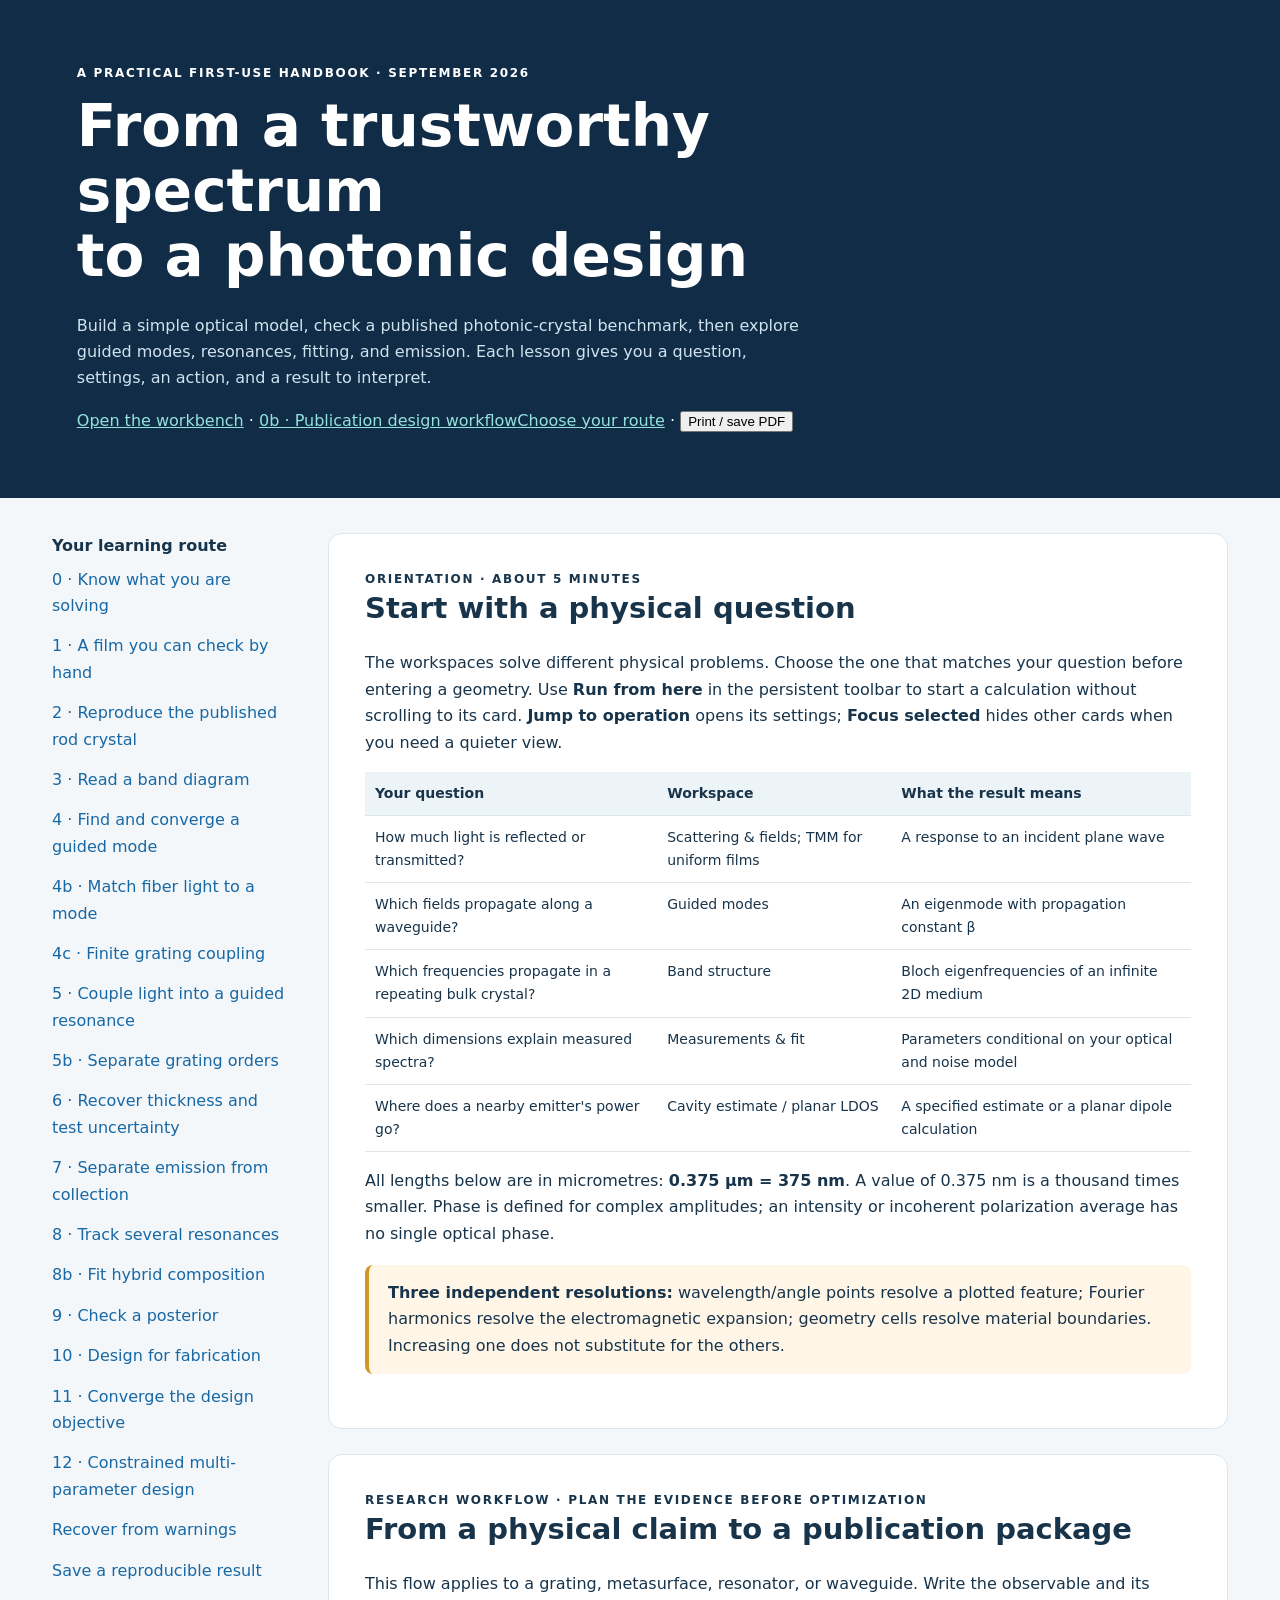
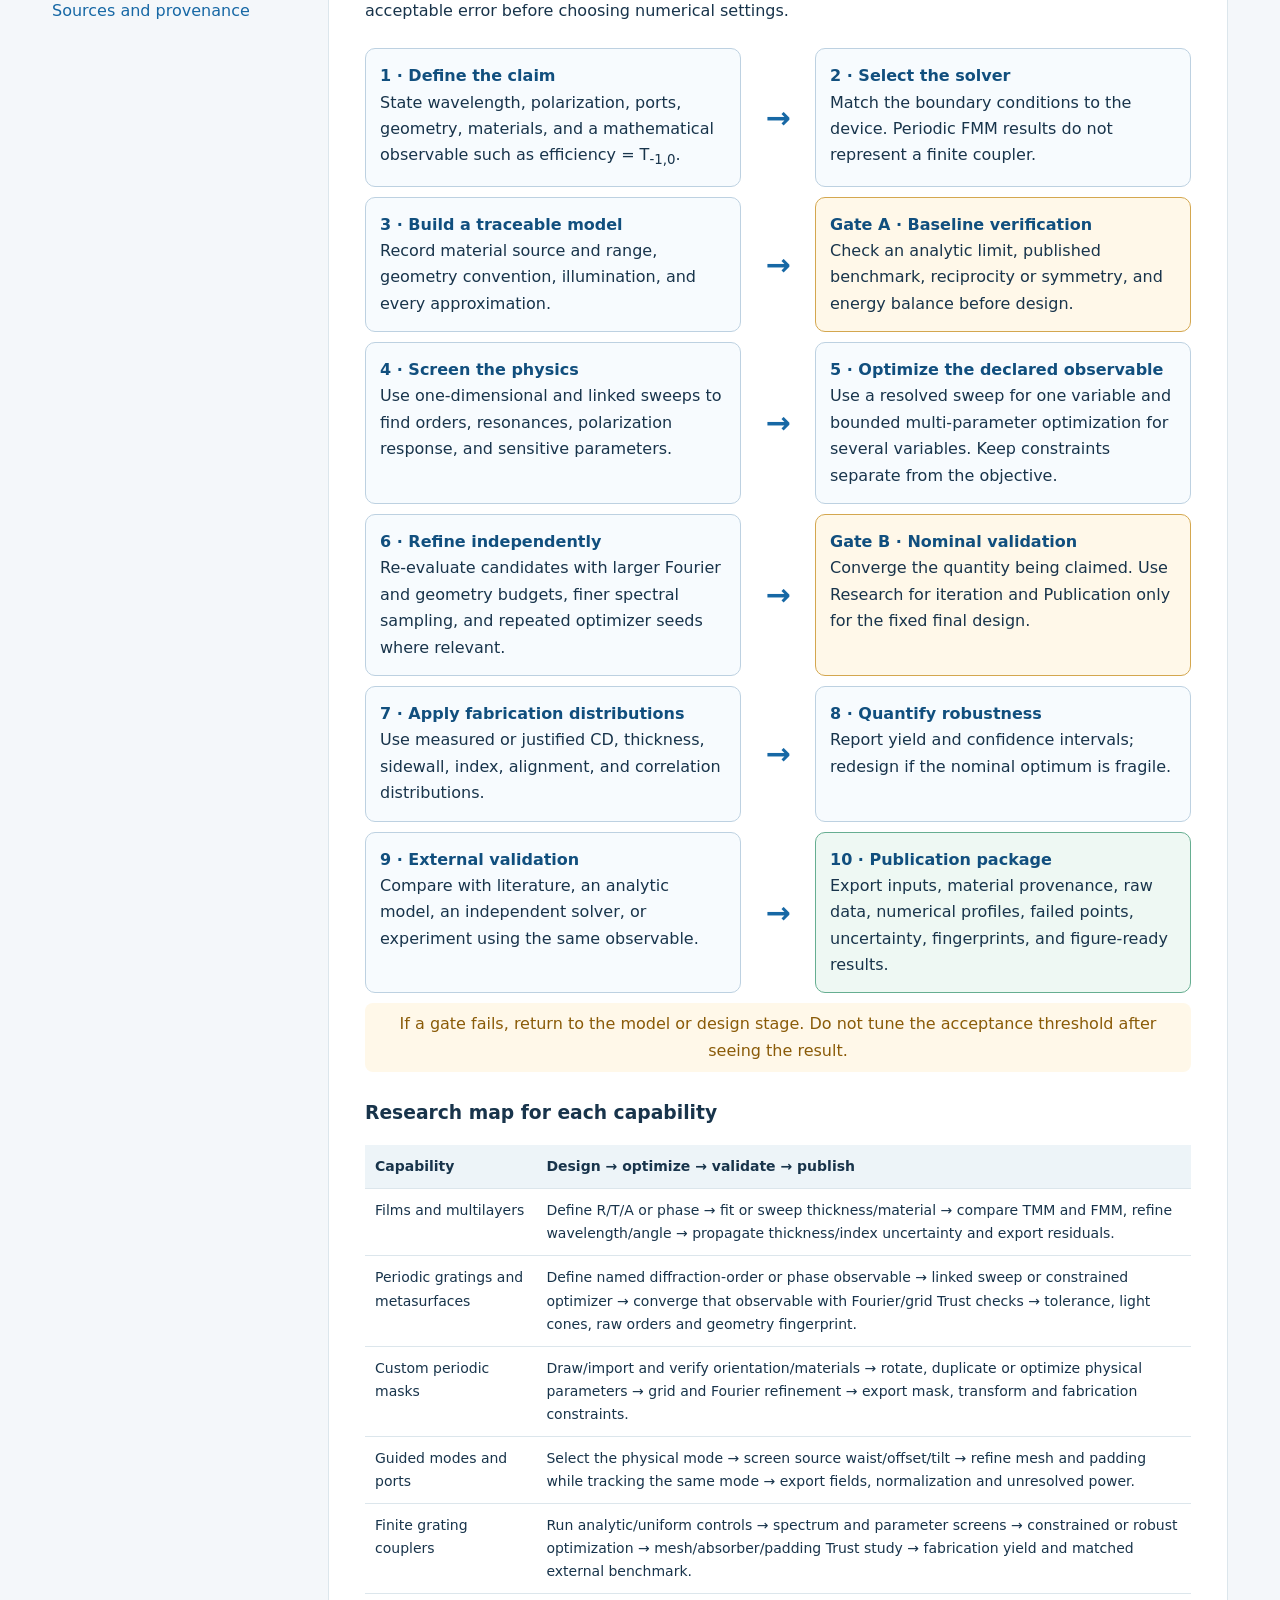
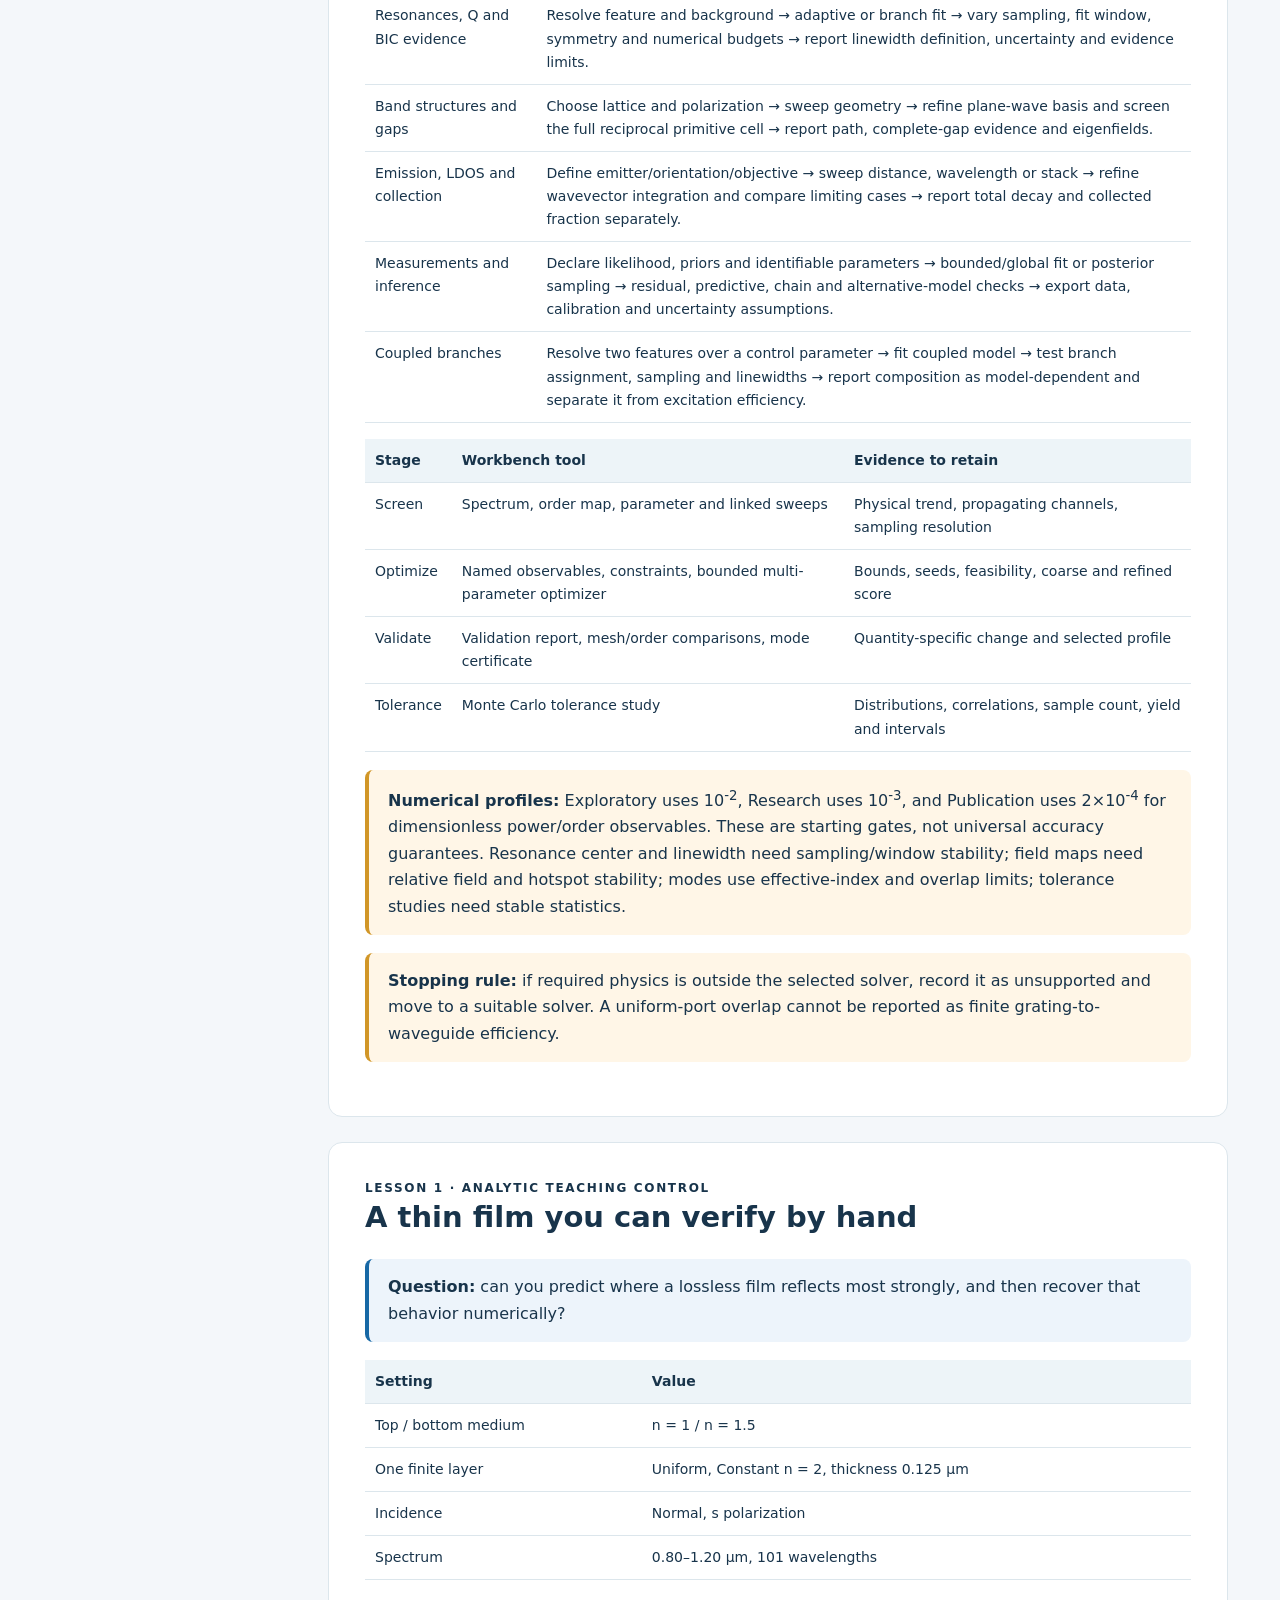
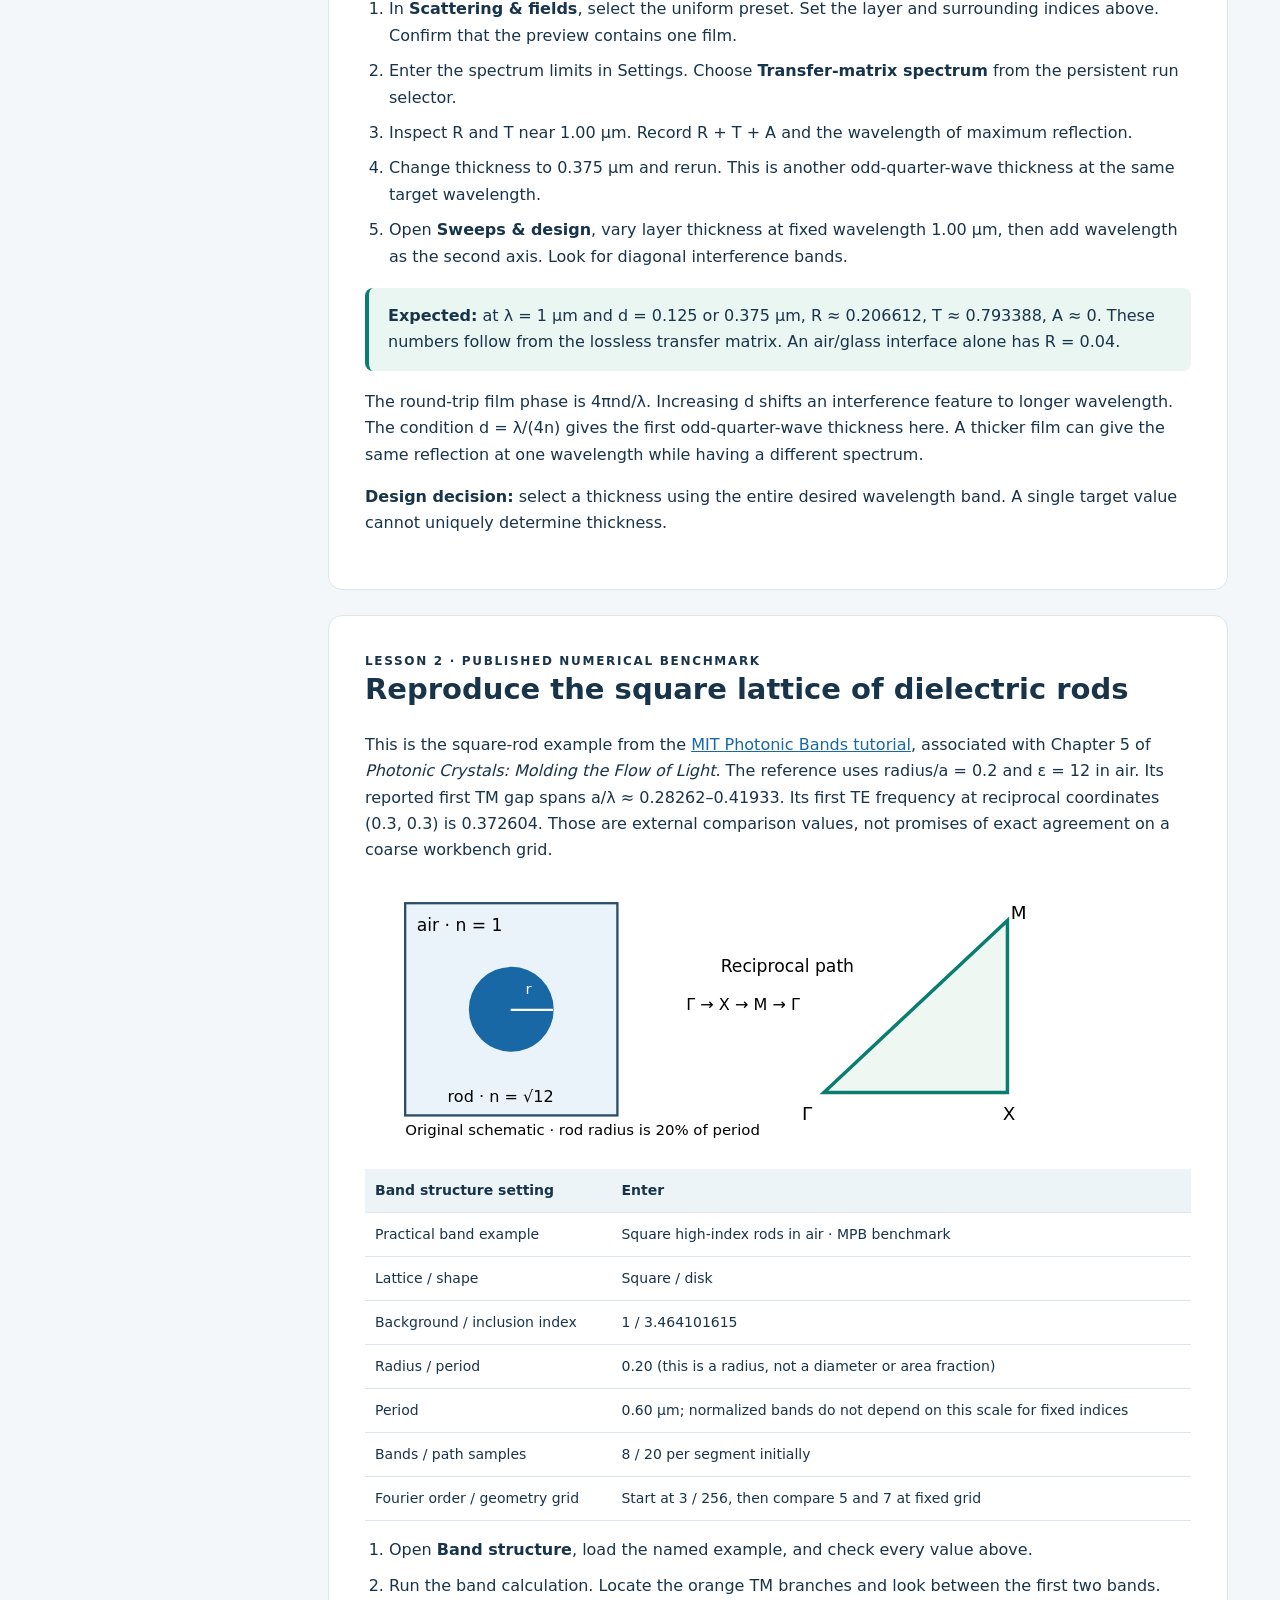
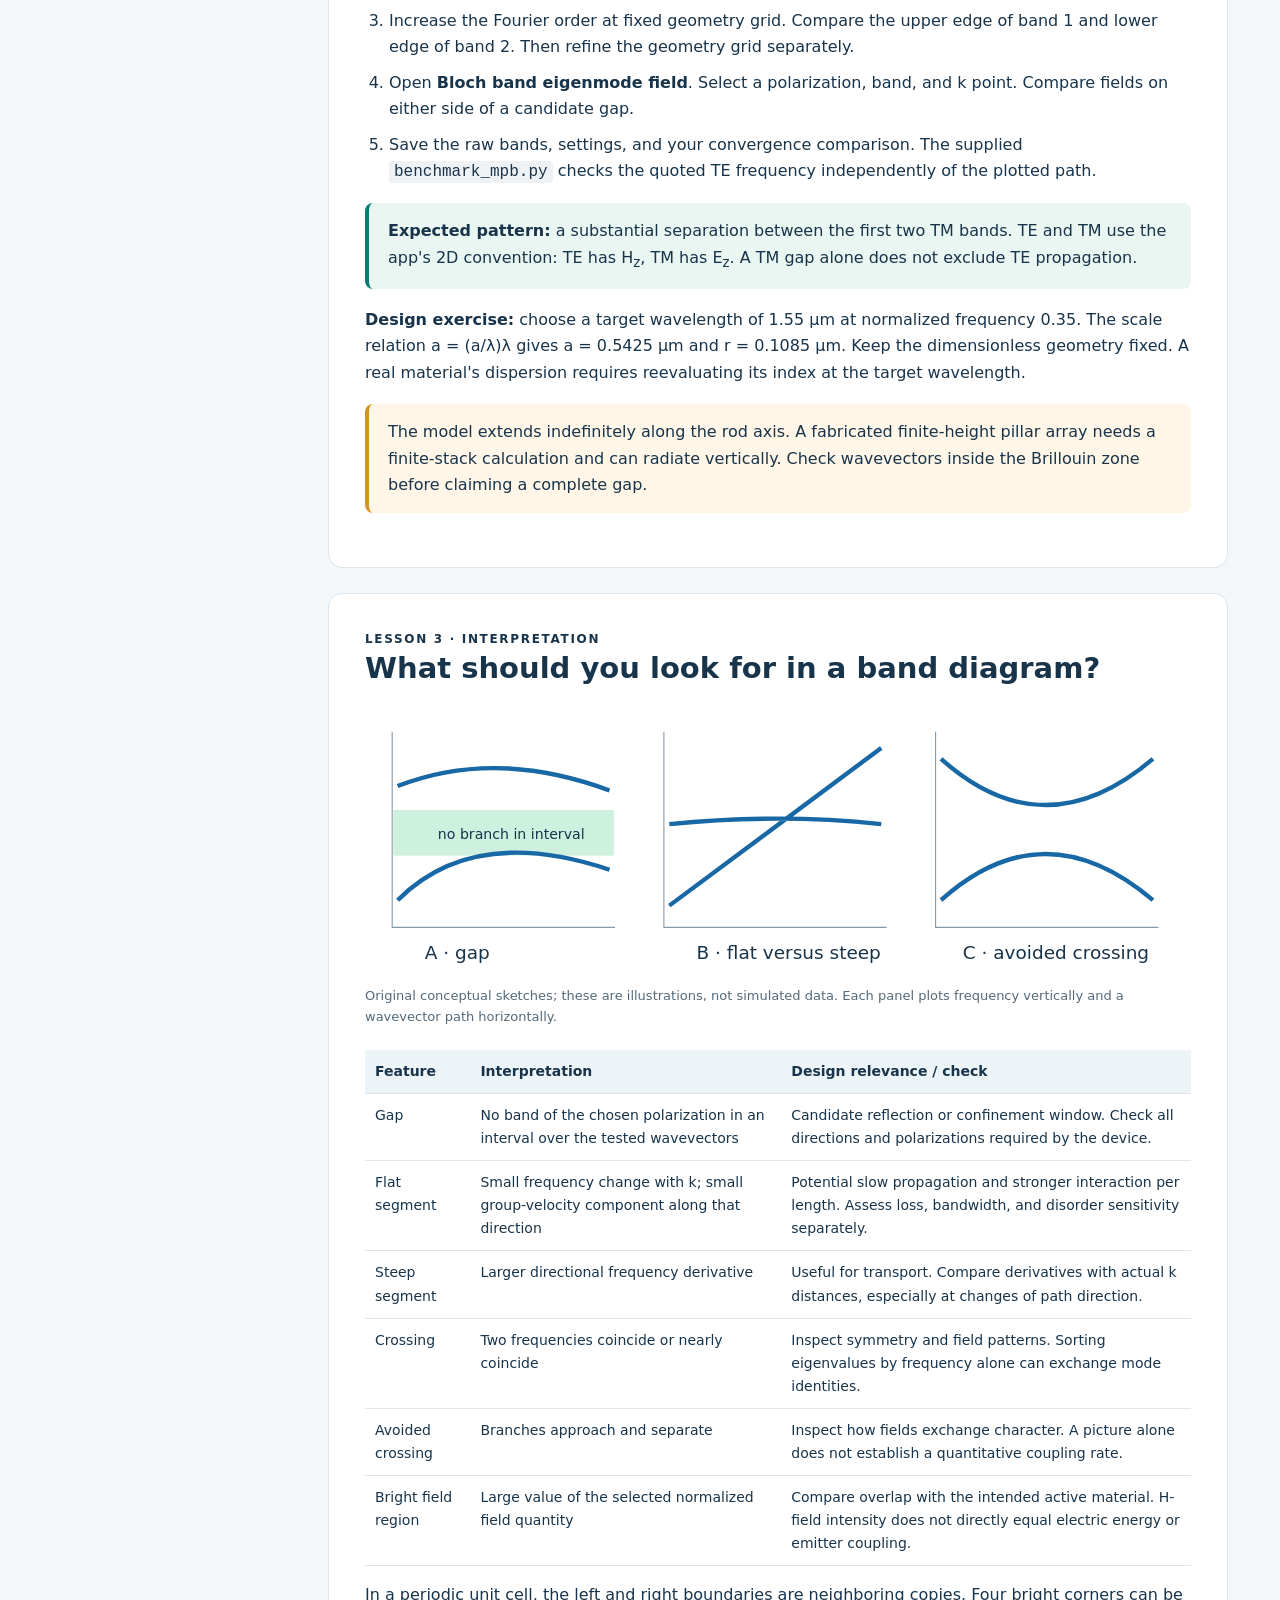
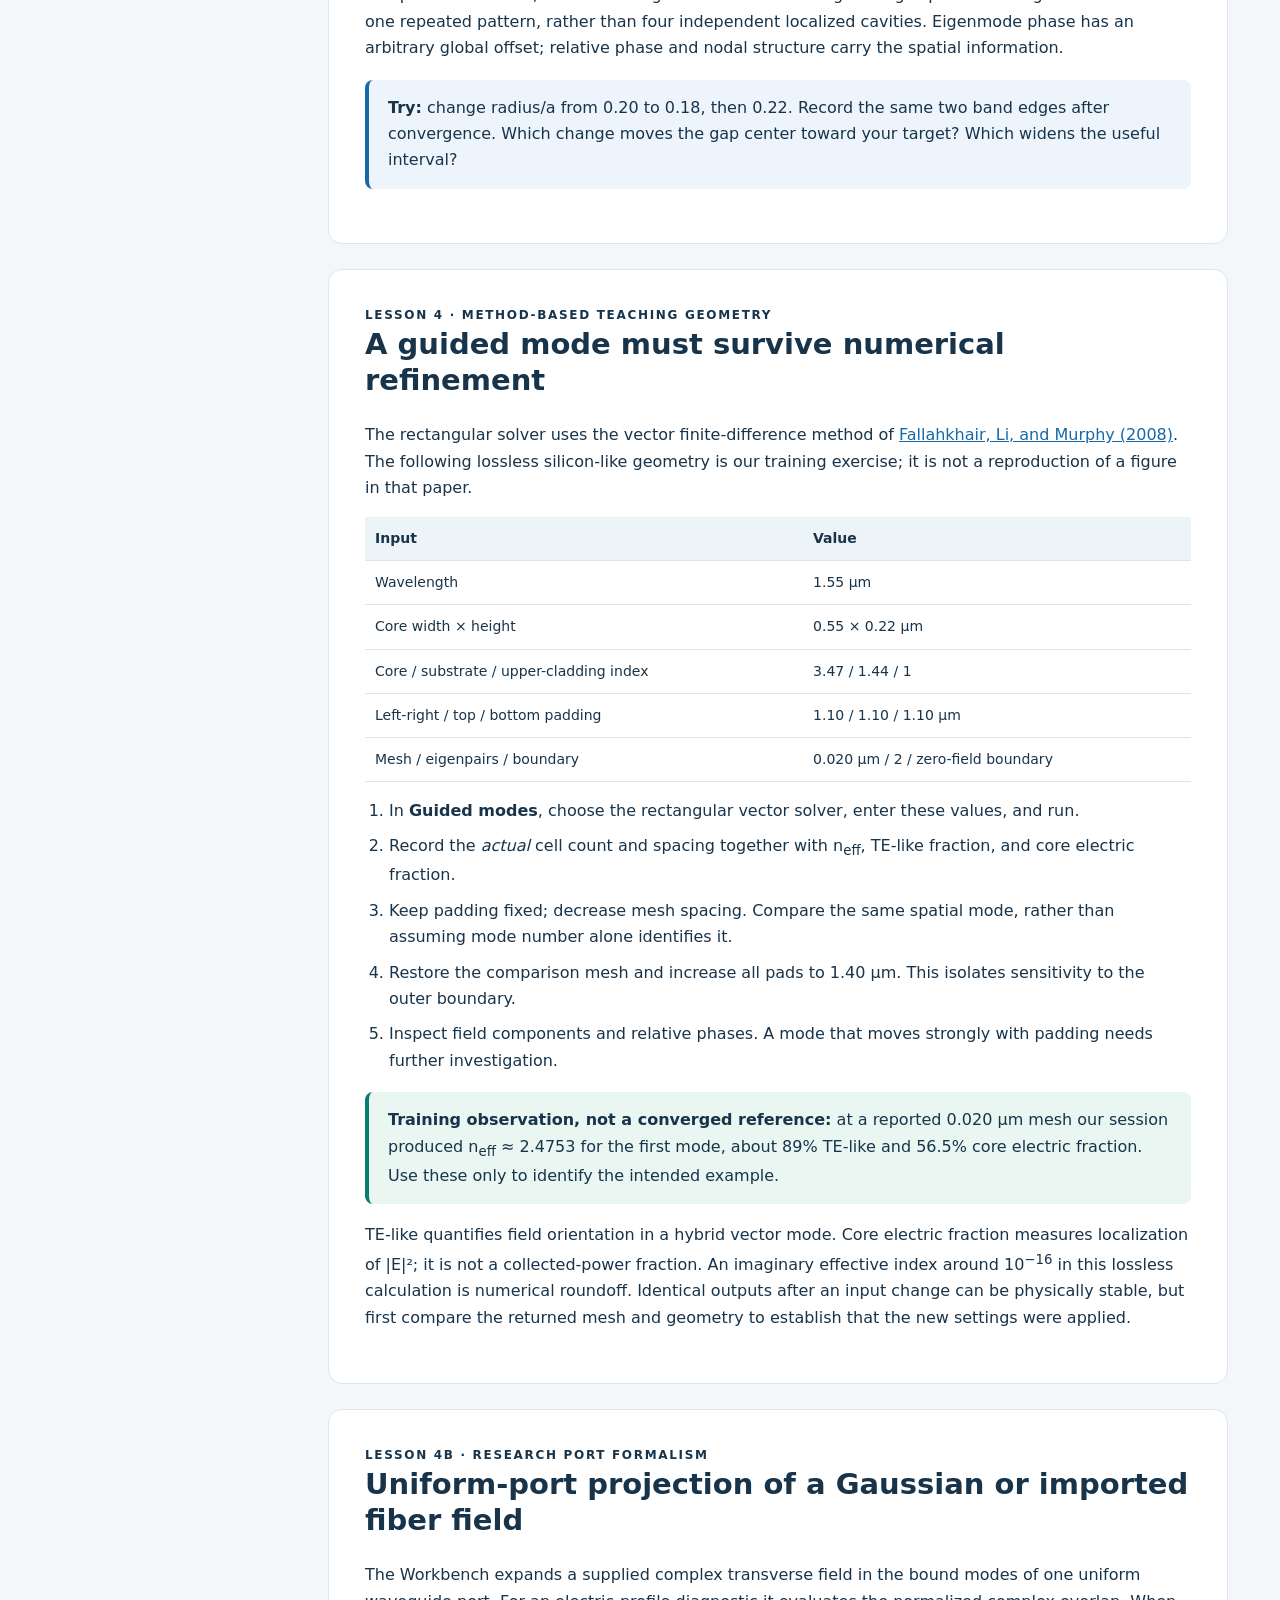
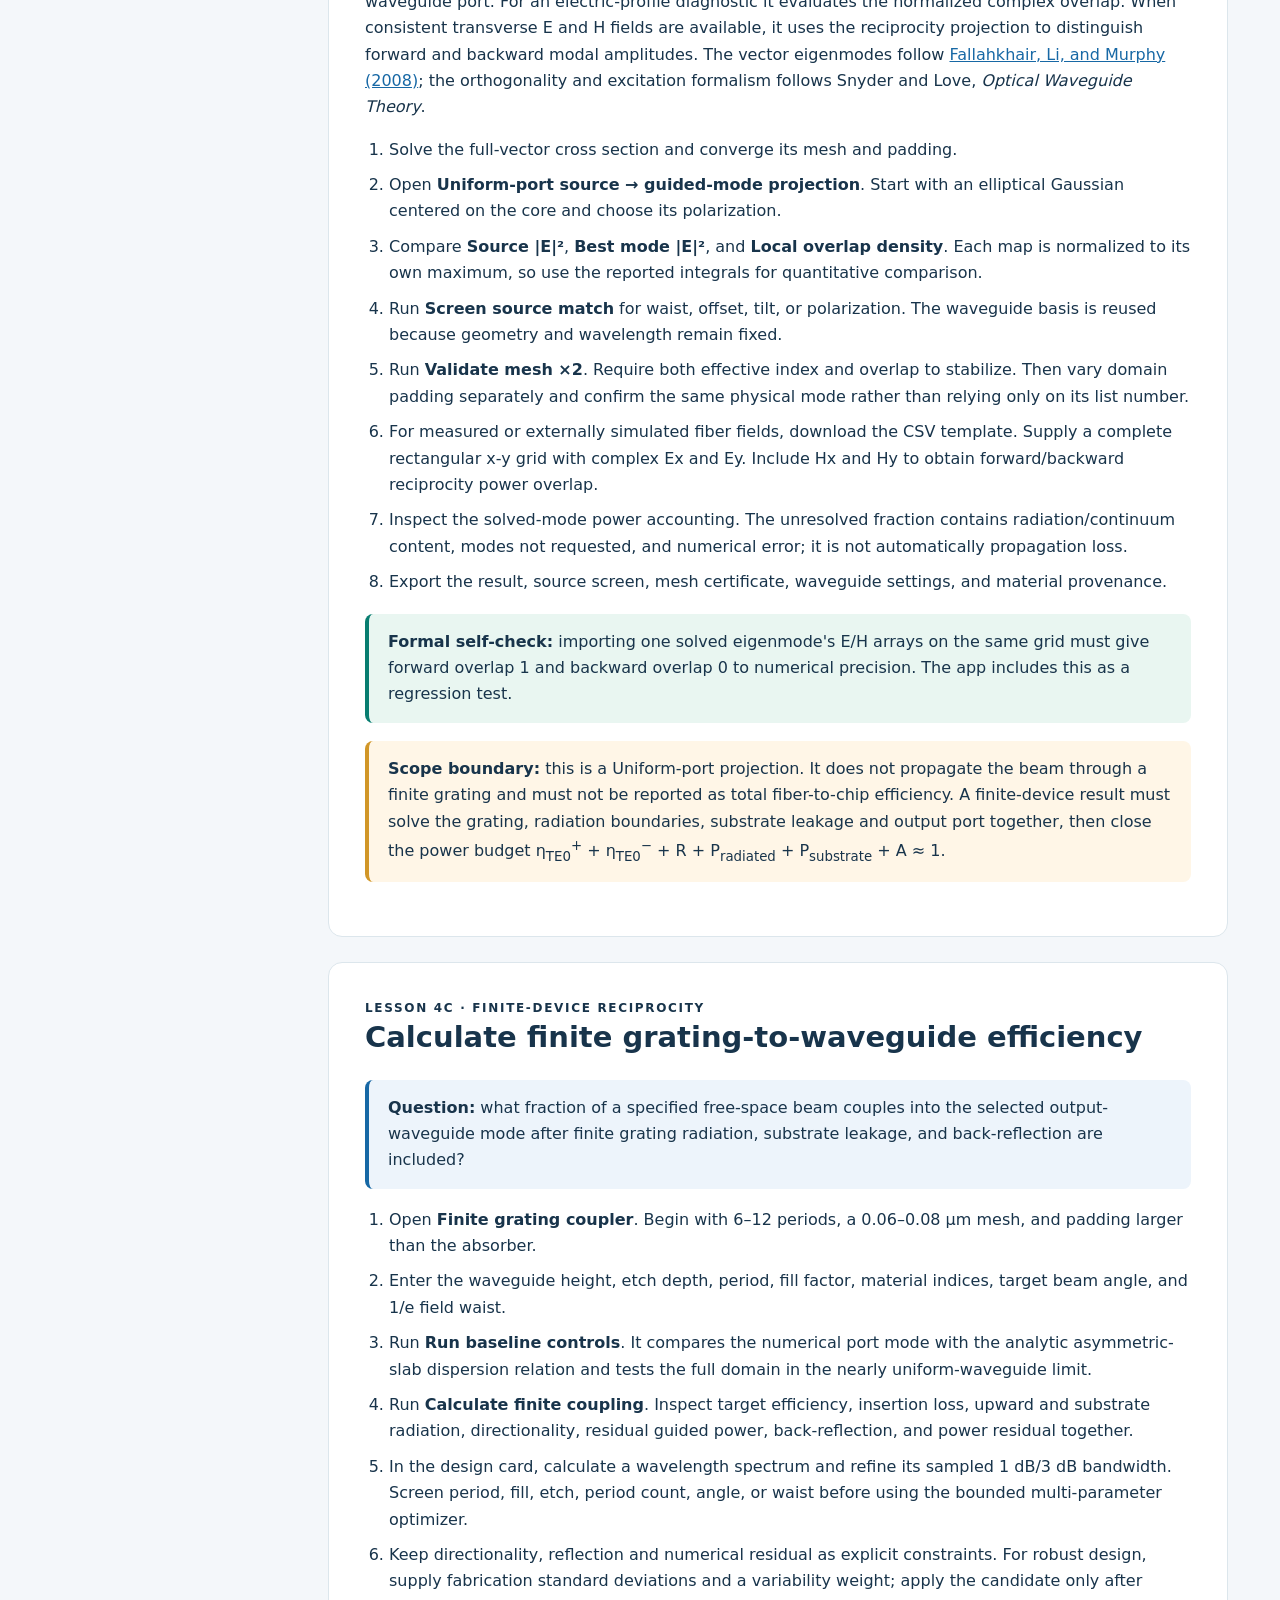
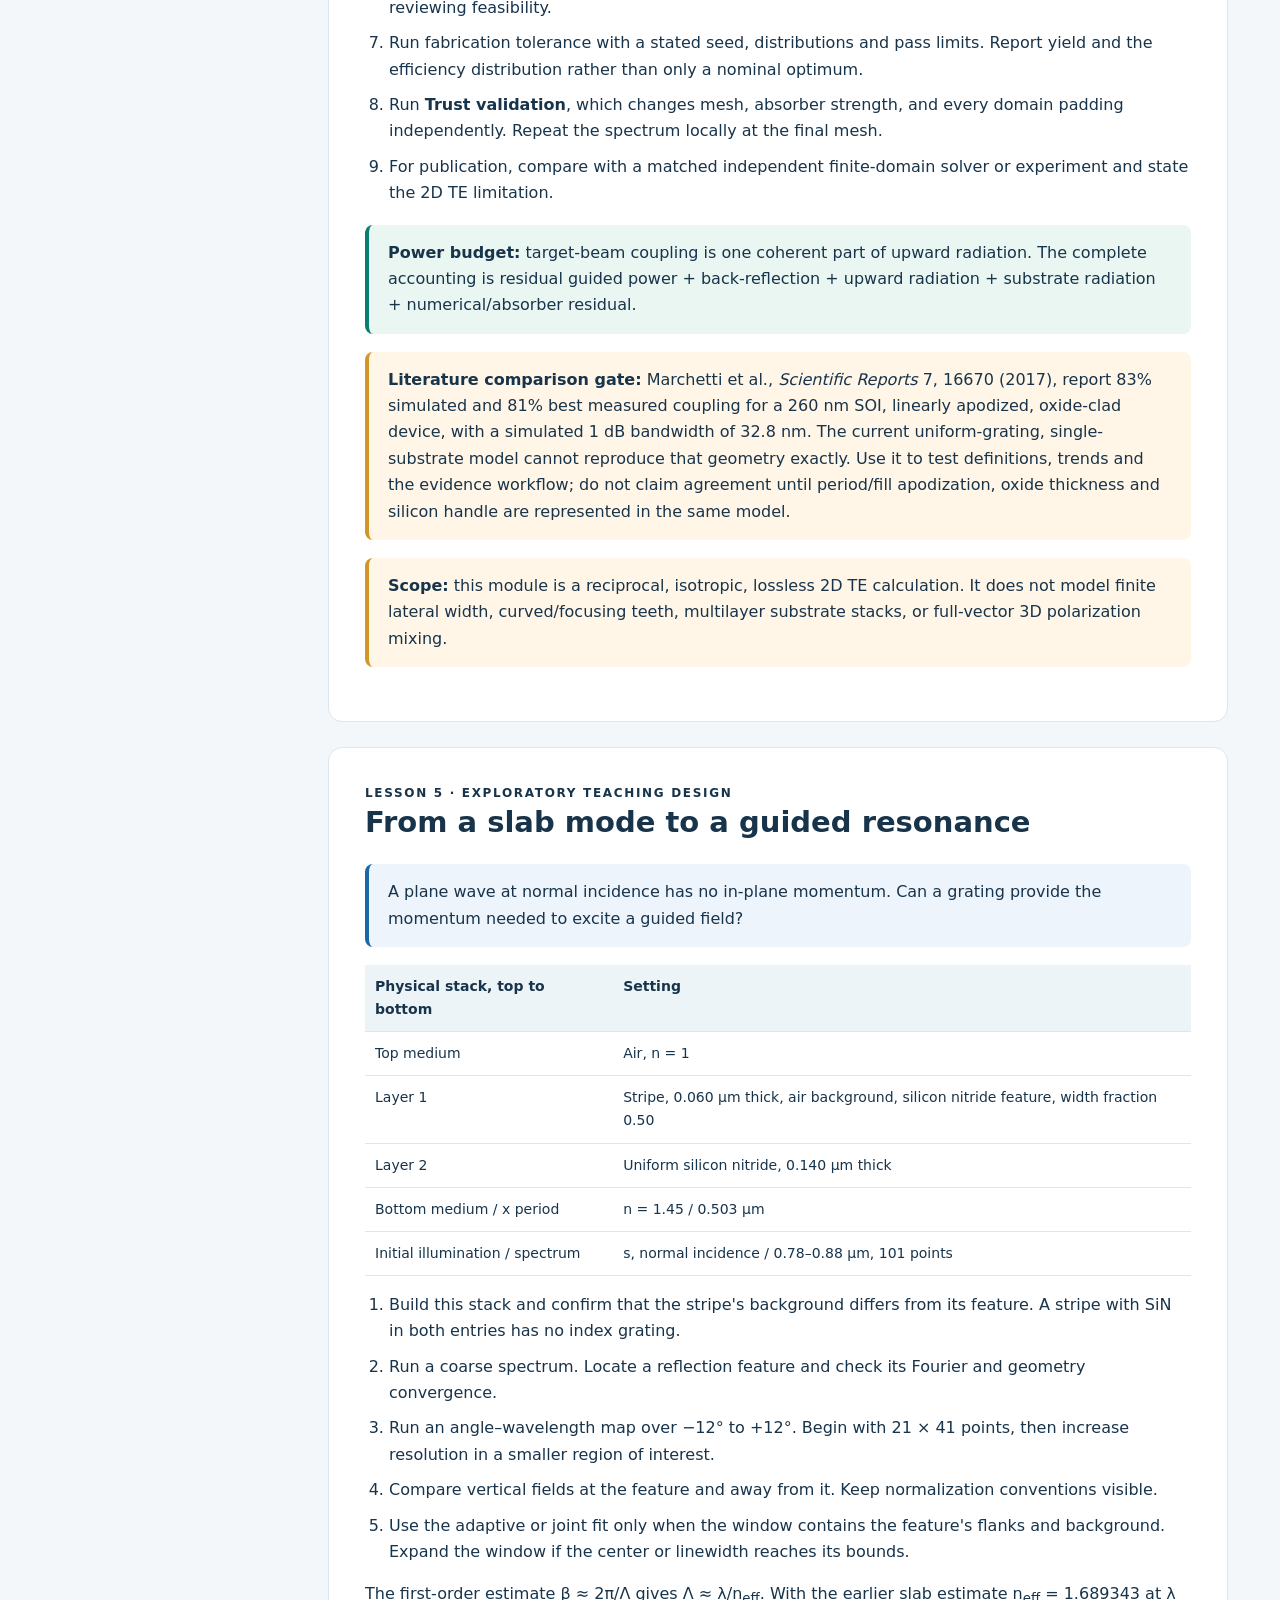
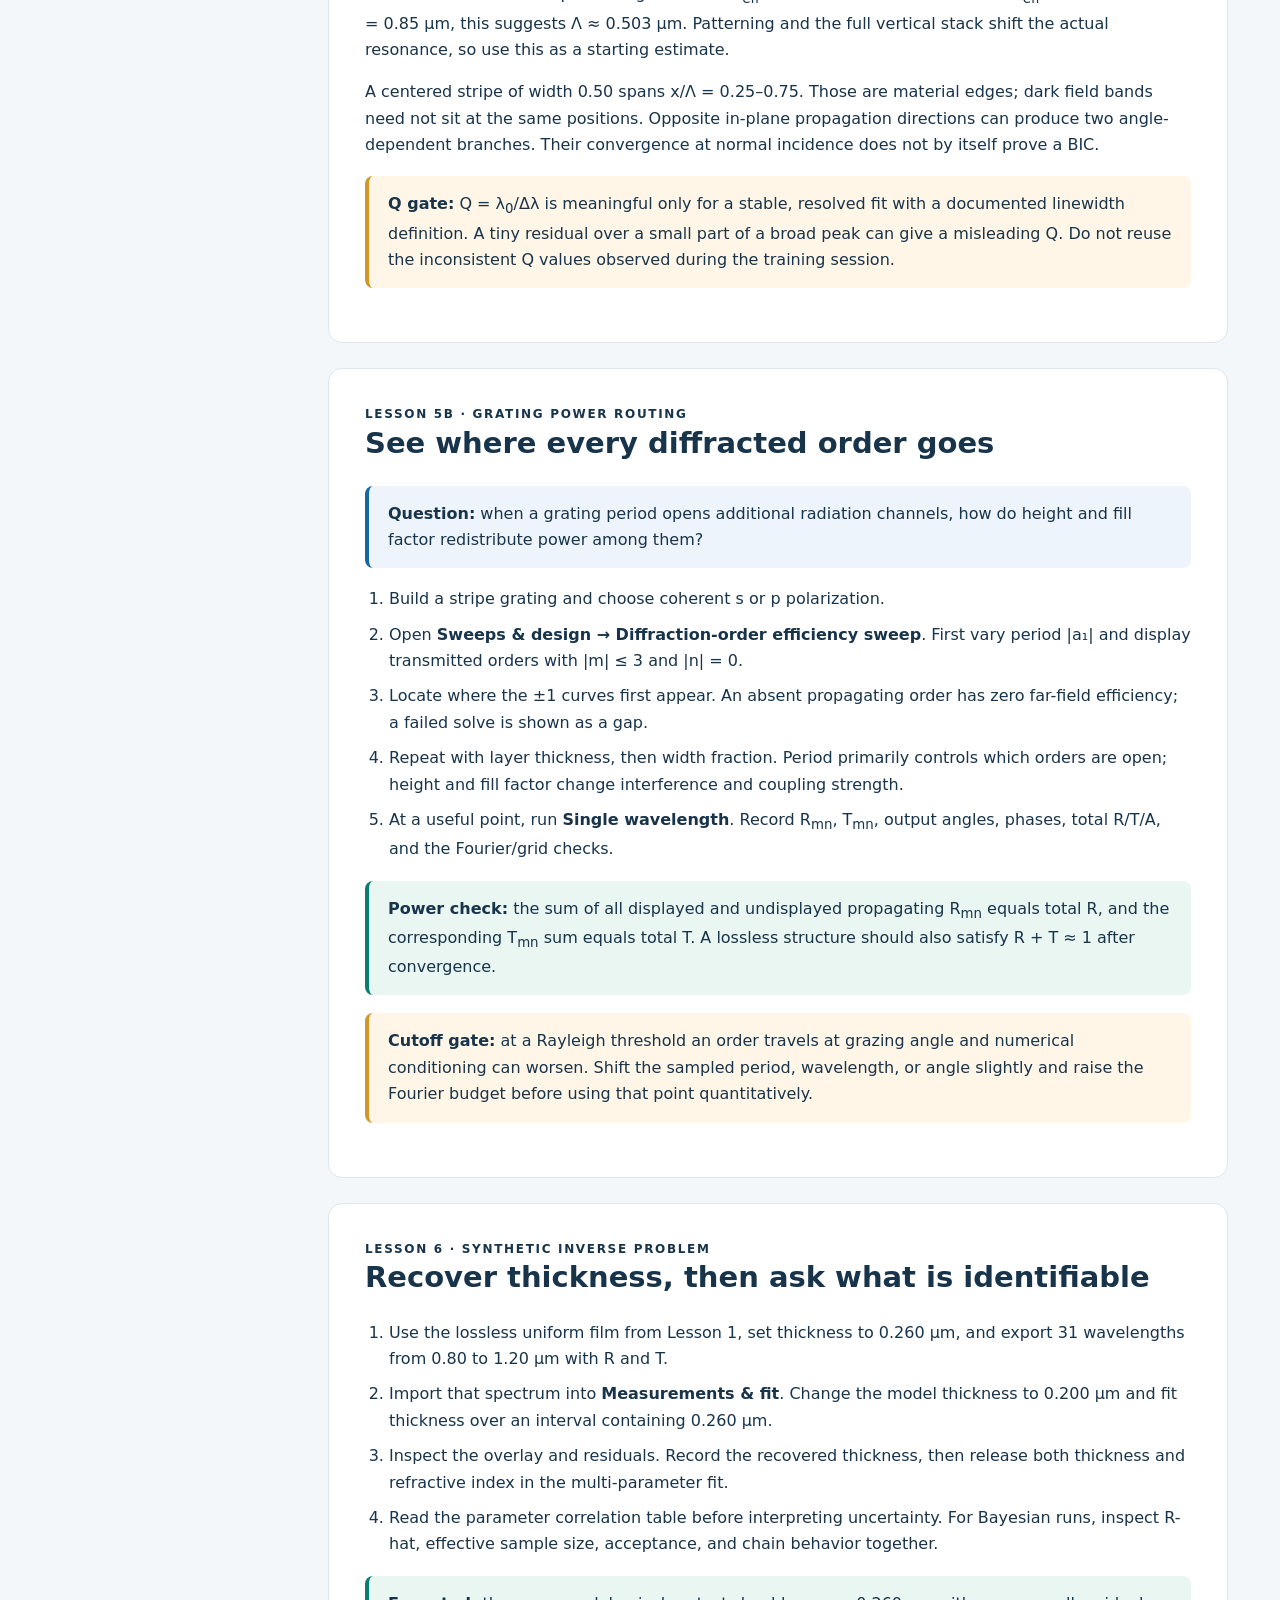
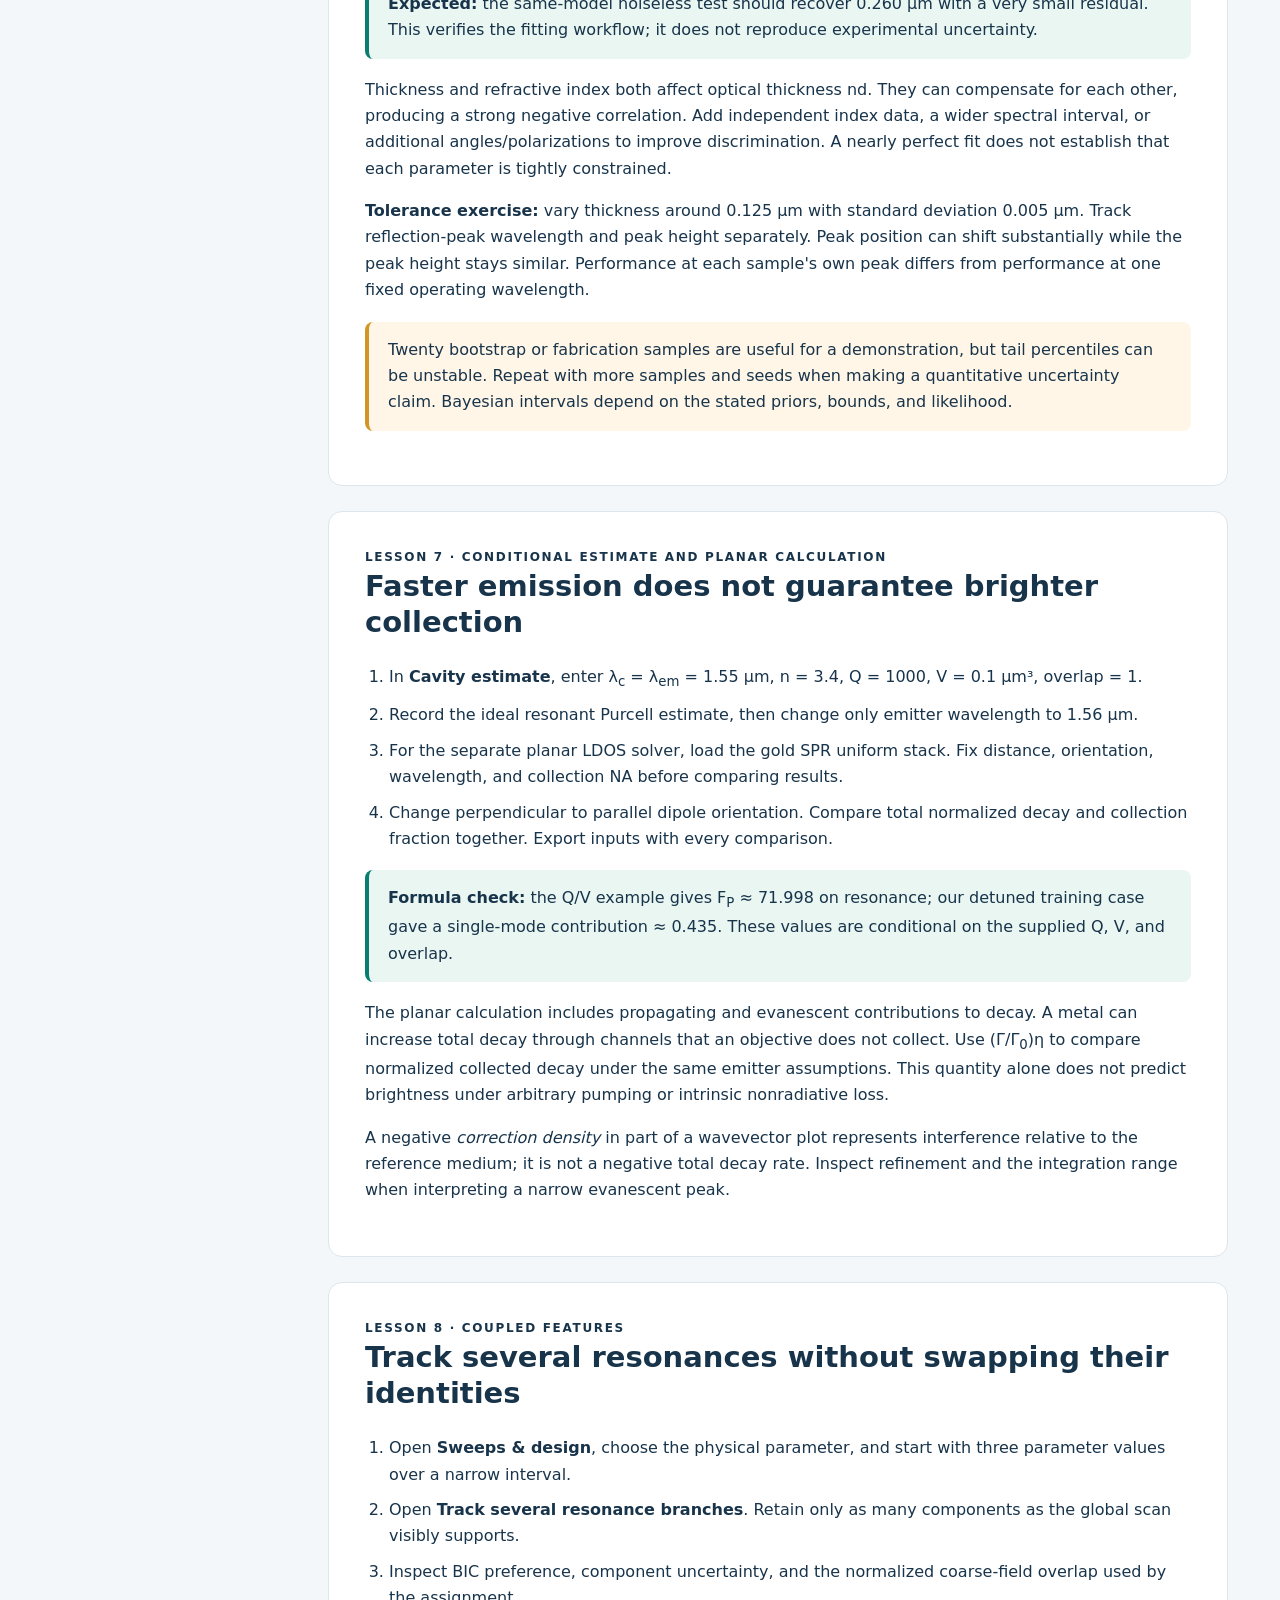
==== FIRST_STEPS.html @ e9a55c4b "Add anonymous usage dashboard and responsive layouts" ====
<!doctype html>
<html lang="en"><head><meta charset="utf-8"><meta name="viewport" content="width=device-width, initial-scale=1"><title>First steps · FMM Research Workbench</title>
<style>
:root{--ink:#18344b;--blue:#1768a5;--green:#087d70;--line:#dce6ec}*{box-sizing:border-box}body{margin:0;color:var(--ink);background:#f4f7fa;font:16px/1.65 system-ui,sans-serif}header{background:#102c46;color:white;padding:64px max(6vw,24px)}header p{max-width:740px;color:#d1e3ef}h1{font-size:clamp(32px,5vw,58px);line-height:1.12;max-width:800px;margin:10px 0 24px}h2{font-size:29px;line-height:1.25;margin-top:0}h3{margin:26px 0 8px}a{color:var(--blue)}header a{color:#94e2dc}.eyebrow{letter-spacing:.14em;text-transform:uppercase;font-size:12px;font-weight:700}.layout{display:grid;grid-template-columns:240px minmax(0,900px);gap:36px;max-width:1220px;margin:auto;padding:35px 22px}nav{position:sticky;top:20px;align-self:start}nav a{display:block;padding:7px 0;text-decoration:none}article section{background:white;border:1px solid var(--line);border-radius:14px;padding:36px;margin-bottom:25px;scroll-margin-top:20px}table{width:100%;border-collapse:collapse;margin:16px 0;font-size:14px}th,td{text-align:left;border-bottom:1px solid var(--line);padding:10px;vertical-align:top}th{background:#edf4f8}ol{padding-left:24px}li{margin:9px 0}.expect,.check,.question{padding:15px 19px;border-radius:8px;margin:18px 0}.expect{background:#e9f6f1;border-left:4px solid var(--green)}.check{background:#fff6e7;border-left:4px solid #d19627}.question{background:#edf4fb;border-left:4px solid var(--blue)}.small,figcaption{font-size:13px;color:#546a7b}figure{margin:22px 0}svg{width:100%;height:auto}code{background:#eef2f5;padding:2px 5px;border-radius:4px}.button{display:inline-block;background:var(--blue);color:white;padding:8px 14px;border-radius:7px;text-decoration:none}footer{padding:30px;text-align:center}.two{display:grid;grid-template-columns:1fr 1fr;gap:20px}@media(max-width:800px){.layout{display:block}nav{position:static;margin-bottom:24px}.two{display:block}article section{padding:22px}}@media print{body{background:white;font-size:11pt}header{background:white;color:var(--ink);padding:10px}header p{color:var(--ink)}nav,.no-print{display:none}.layout{display:block;padding:0}article section{break-before:page;border:0;padding:12px}h2,h3{break-after:avoid}table,figure,.expect,.check{break-inside:avoid}a{color:inherit}}
.research-flow{display:grid;grid-template-columns:minmax(0,1fr) 54px minmax(0,1fr);align-items:stretch;gap:10px;margin:24px 0}.flow-node{border:1px solid #bdd1e1;border-radius:10px;padding:14px;background:#f7fbfe}.flow-node strong{display:block;color:#114f7e}.flow-gate{border-color:#d4a74f;background:#fff8e9}.flow-output{border-color:#66ae91;background:#eef8f3}.flow-arrow{display:grid;place-items:center;color:#1768a5;font-size:30px;font-weight:800}.flow-loop{grid-column:1/-1;text-align:center;color:#8a5b08;background:#fff8e9;border-radius:8px;padding:8px}@media(max-width:800px){.research-flow{grid-template-columns:1fr}.flow-arrow{transform:rotate(90deg);min-height:30px}.flow-loop{grid-column:1}}
</style></head><body>
<header><div class="eyebrow">A practical first-use handbook · September 2026</div><h1>From a trustworthy spectrum<br>to a photonic design</h1><p>Build a simple optical model, check a published photonic-crystal benchmark, then explore guided modes, resonances, fitting, and emission. Each lesson gives you a question, settings, an action, and a result to interpret.</p><a href="/">Open the workbench</a> · <a href="#publication-flow">0b &middot; Publication design workflow</a><a href="#route">Choose your route</a> · <button class="no-print" onclick="window.print()">Print / save PDF</button></header>
<div class="layout"><nav aria-label="Handbook contents"><strong>Your learning route</strong><a href="#route">0 · Know what you are solving</a><a href="#film">1 · A film you can check by hand</a><a href="#bands">2 · Reproduce the published rod crystal</a><a href="#reading">3 · Read a band diagram</a><a href="#modes">4 · Find and converge a guided mode</a><a href="#port-coupling">4b · Match fiber light to a mode</a><a href="#finite-grating">4c &middot; Finite grating coupling</a><a href="#gmr">5 · Couple light into a guided resonance</a><a href="#diffraction">5b · Separate grating orders</a><a href="#fit">6 · Recover thickness and test uncertainty</a><a href="#emission">7 · Separate emission from collection</a><a href="#branches">8 · Track several resonances</a><a href="#branch-composition">8b · Fit hybrid composition</a><a href="#posterior">9 · Check a posterior</a><a href="#robust-design">10 · Design for fabrication</a><a href="#observable-validation">11 · Converge the design objective</a><a href="#constrained-design">12 · Constrained multi-parameter design</a><a href="#recovery">Recover from warnings</a><a href="#record">Save a reproducible result</a><a href="#sources">Sources and provenance</a></nav><article>
<section id="route"><div class="eyebrow">Orientation · about 5 minutes</div><h2>Start with a physical question</h2><p>The workspaces solve different physical problems. Choose the one that matches your question before entering a geometry. Use <b>Run from here</b> in the persistent toolbar to start a calculation without scrolling to its card. <b>Jump to operation</b> opens its settings; <b>Focus selected</b> hides other cards when you need a quieter view.</p>
<table><tr><th>Your question</th><th>Workspace</th><th>What the result means</th></tr><tr><td>How much light is reflected or transmitted?</td><td>Scattering &amp; fields; TMM for uniform films</td><td>A response to an incident plane wave</td></tr><tr><td>Which fields propagate along a waveguide?</td><td>Guided modes</td><td>An eigenmode with propagation constant β</td></tr><tr><td>Which frequencies propagate in a repeating bulk crystal?</td><td>Band structure</td><td>Bloch eigenfrequencies of an infinite 2D medium</td></tr><tr><td>Which dimensions explain measured spectra?</td><td>Measurements &amp; fit</td><td>Parameters conditional on your optical and noise model</td></tr><tr><td>Where does a nearby emitter's power go?</td><td>Cavity estimate / planar LDOS</td><td>A specified estimate or a planar dipole calculation</td></tr></table>
<p>All lengths below are in micrometres: <b>0.375 µm = 375 nm</b>. A value of 0.375 nm is a thousand times smaller. Phase is defined for complex amplitudes; an intensity or incoherent polarization average has no single optical phase.</p><div class="check"><b>Three independent resolutions:</b> wavelength/angle points resolve a plotted feature; Fourier harmonics resolve the electromagnetic expansion; geometry cells resolve material boundaries. Increasing one does not substitute for the others.</div></section>

<section id="publication-flow"><div class="eyebrow">Research workflow &middot; plan the evidence before optimization</div><h2>From a physical claim to a publication package</h2><p>This flow applies to a grating, metasurface, resonator, or waveguide. Write the observable and its acceptable error before choosing numerical settings.</p>
<div class="research-flow">
<div class="flow-node"><strong>1 &middot; Define the claim</strong>State wavelength, polarization, ports, geometry, materials, and a mathematical observable such as efficiency = T<sub>-1,0</sub>.</div><div class="flow-arrow">&rarr;</div><div class="flow-node"><strong>2 &middot; Select the solver</strong>Match the boundary conditions to the device. Periodic FMM results do not represent a finite coupler.</div>
<div class="flow-node"><strong>3 &middot; Build a traceable model</strong>Record material source and range, geometry convention, illumination, and every approximation.</div><div class="flow-arrow">&rarr;</div><div class="flow-node flow-gate"><strong>Gate A &middot; Baseline verification</strong>Check an analytic limit, published benchmark, reciprocity or symmetry, and energy balance before design.</div>
<div class="flow-node"><strong>4 &middot; Screen the physics</strong>Use one-dimensional and linked sweeps to find orders, resonances, polarization response, and sensitive parameters.</div><div class="flow-arrow">&rarr;</div><div class="flow-node"><strong>5 &middot; Optimize the declared observable</strong>Use a resolved sweep for one variable and bounded multi-parameter optimization for several variables. Keep constraints separate from the objective.</div>
<div class="flow-node"><strong>6 &middot; Refine independently</strong>Re-evaluate candidates with larger Fourier and geometry budgets, finer spectral sampling, and repeated optimizer seeds where relevant.</div><div class="flow-arrow">&rarr;</div><div class="flow-node flow-gate"><strong>Gate B &middot; Nominal validation</strong>Converge the quantity being claimed. Use Research for iteration and Publication only for the fixed final design.</div>
<div class="flow-node"><strong>7 &middot; Apply fabrication distributions</strong>Use measured or justified CD, thickness, sidewall, index, alignment, and correlation distributions.</div><div class="flow-arrow">&rarr;</div><div class="flow-node"><strong>8 &middot; Quantify robustness</strong>Report yield and confidence intervals; redesign if the nominal optimum is fragile.</div>
<div class="flow-node"><strong>9 &middot; External validation</strong>Compare with literature, an analytic model, an independent solver, or experiment using the same observable.</div><div class="flow-arrow">&rarr;</div><div class="flow-node flow-output"><strong>10 &middot; Publication package</strong>Export inputs, material provenance, raw data, numerical profiles, failed points, uncertainty, fingerprints, and figure-ready results.</div>
<div class="flow-loop">If a gate fails, return to the model or design stage. Do not tune the acceptance threshold after seeing the result.</div></div>
<h3 id="capability-maps">Research map for each capability</h3><table><tr><th>Capability</th><th>Design → optimize → validate → publish</th></tr><tr><td>Films and multilayers</td><td>Define R/T/A or phase → fit or sweep thickness/material → compare TMM and FMM, refine wavelength/angle → propagate thickness/index uncertainty and export residuals.</td></tr><tr><td>Periodic gratings and metasurfaces</td><td>Define named diffraction-order or phase observable → linked sweep or constrained optimizer → converge that observable with Fourier/grid Trust checks → tolerance, light cones, raw orders and geometry fingerprint.</td></tr><tr><td>Custom periodic masks</td><td>Draw/import and verify orientation/materials → rotate, duplicate or optimize physical parameters → grid and Fourier refinement → export mask, transform and fabrication constraints.</td></tr><tr><td>Guided modes and ports</td><td>Select the physical mode → screen source waist/offset/tilt → refine mesh and padding while tracking the same mode → export fields, normalization and unresolved power.</td></tr><tr><td>Finite grating couplers</td><td>Run analytic/uniform controls → spectrum and parameter screens → constrained or robust optimization → mesh/absorber/padding Trust study → fabrication yield and matched external benchmark.</td></tr><tr><td>Resonances, Q and BIC evidence</td><td>Resolve feature and background → adaptive or branch fit → vary sampling, fit window, symmetry and numerical budgets → report linewidth definition, uncertainty and evidence limits.</td></tr><tr><td>Band structures and gaps</td><td>Choose lattice and polarization → sweep geometry → refine plane-wave basis and screen the full reciprocal primitive cell → report path, complete-gap evidence and eigenfields.</td></tr><tr><td>Emission, LDOS and collection</td><td>Define emitter/orientation/objective → sweep distance, wavelength or stack → refine wavevector integration and compare limiting cases → report total decay and collected fraction separately.</td></tr><tr><td>Measurements and inference</td><td>Declare likelihood, priors and identifiable parameters → bounded/global fit or posterior sampling → residual, predictive, chain and alternative-model checks → export data, calibration and uncertainty assumptions.</td></tr><tr><td>Coupled branches</td><td>Resolve two features over a control parameter → fit coupled model → test branch assignment, sampling and linewidths → report composition as model-dependent and separate it from excitation efficiency.</td></tr></table>
<table><tr><th>Stage</th><th>Workbench tool</th><th>Evidence to retain</th></tr><tr><td>Screen</td><td>Spectrum, order map, parameter and linked sweeps</td><td>Physical trend, propagating channels, sampling resolution</td></tr><tr><td>Optimize</td><td>Named observables, constraints, bounded multi-parameter optimizer</td><td>Bounds, seeds, feasibility, coarse and refined score</td></tr><tr><td>Validate</td><td>Validation report, mesh/order comparisons, mode certificate</td><td>Quantity-specific change and selected profile</td></tr><tr><td>Tolerance</td><td>Monte Carlo tolerance study</td><td>Distributions, correlations, sample count, yield and intervals</td></tr></table>
<div class="check"><b>Numerical profiles:</b> Exploratory uses 10<sup>-2</sup>, Research uses 10<sup>-3</sup>, and Publication uses 2&times;10<sup>-4</sup> for dimensionless power/order observables. These are starting gates, not universal accuracy guarantees. Resonance center and linewidth need sampling/window stability; field maps need relative field and hotspot stability; modes use effective-index and overlap limits; tolerance studies need stable statistics.</div>
<div class="check"><b>Stopping rule:</b> if required physics is outside the selected solver, record it as unsupported and move to a suitable solver. A uniform-port overlap cannot be reported as finite grating-to-waveguide efficiency.</div></section>

<section id="film"><div class="eyebrow">Lesson 1 · analytic teaching control</div><h2>A thin film you can verify by hand</h2><p class="question"><b>Question:</b> can you predict where a lossless film reflects most strongly, and then recover that behavior numerically?</p><table><tr><th>Setting</th><th>Value</th></tr><tr><td>Top / bottom medium</td><td>n = 1 / n = 1.5</td></tr><tr><td>One finite layer</td><td>Uniform, Constant n = 2, thickness 0.125 µm</td></tr><tr><td>Incidence</td><td>Normal, s polarization</td></tr><tr><td>Spectrum</td><td>0.80–1.20 µm, 101 wavelengths</td></tr></table>
<ol><li>In <b>Scattering &amp; fields</b>, select the uniform preset. Set the layer and surrounding indices above. Confirm that the preview contains one film.</li><li>Enter the spectrum limits in Settings. Choose <b>Transfer-matrix spectrum</b> from the persistent run selector.</li><li>Inspect R and T near 1.00 µm. Record R + T + A and the wavelength of maximum reflection.</li><li>Change thickness to 0.375 µm and rerun. This is another odd-quarter-wave thickness at the same target wavelength.</li><li>Open <b>Sweeps &amp; design</b>, vary layer thickness at fixed wavelength 1.00 µm, then add wavelength as the second axis. Look for diagonal interference bands.</li></ol>
<div class="expect"><b>Expected:</b> at λ = 1 µm and d = 0.125 or 0.375 µm, R ≈ 0.206612, T ≈ 0.793388, A ≈ 0. These numbers follow from the lossless transfer matrix. An air/glass interface alone has R = 0.04.</div>
<p>The round-trip film phase is 4πnd/λ. Increasing d shifts an interference feature to longer wavelength. The condition d = λ/(4n) gives the first odd-quarter-wave thickness here. A thicker film can give the same reflection at one wavelength while having a different spectrum.</p><p><b>Design decision:</b> select a thickness using the entire desired wavelength band. A single target value cannot uniquely determine thickness.</p></section>

<section id="bands"><div class="eyebrow">Lesson 2 · published numerical benchmark</div><h2>Reproduce the square lattice of dielectric rods</h2><p>This is the square-rod example from the <a href="https://mpb.readthedocs.io/en/stable/Python_Tutorial/">MIT Photonic Bands tutorial</a>, associated with Chapter 5 of <i>Photonic Crystals: Molding the Flow of Light</i>. The reference uses radius/a = 0.2 and ε = 12 in air. Its reported first TM gap spans a/λ ≈ 0.28262–0.41933. Its first TE frequency at reciprocal coordinates (0.3, 0.3) is 0.372604. Those are external comparison values, not promises of exact agreement on a coarse workbench grid.</p>
<figure><svg viewBox="0 0 720 220" role="img" aria-label="Square unit cell with rod radius 0.2a and reciprocal path Gamma X M Gamma"><rect x="35" y="15" width="185" height="185" fill="#eaf3fa" stroke="#284c69" stroke-width="2"/><circle cx="127.5" cy="107.5" r="37" fill="#1768a5"/><path d="M127 108h37" stroke="white" stroke-width="2"/><text x="140" y="94" fill="white" font-size="13">r</text><text x="45" y="39" font-size="15">air · n = 1</text><text x="72" y="188" font-size="14">rod · n = √12</text><path d="M400 180H560V30Z" fill="#eef7f2" stroke="#087d70" stroke-width="3"/><text x="381" y="204">Γ</text><text x="556" y="204">X</text><text x="563" y="29">M</text><text x="310" y="75" font-size="15">Reciprocal path</text><text x="280" y="108" font-size="14">Γ → X → M → Γ</text><text x="35" y="217" font-size="13">Original schematic · rod radius is 20% of period</text></svg></figure>
<table><tr><th>Band structure setting</th><th>Enter</th></tr><tr><td>Practical band example</td><td>Square high-index rods in air · MPB benchmark</td></tr><tr><td>Lattice / shape</td><td>Square / disk</td></tr><tr><td>Background / inclusion index</td><td>1 / 3.464101615</td></tr><tr><td>Radius / period</td><td>0.20 (this is a radius, not a diameter or area fraction)</td></tr><tr><td>Period</td><td>0.60 µm; normalized bands do not depend on this scale for fixed indices</td></tr><tr><td>Bands / path samples</td><td>8 / 20 per segment initially</td></tr><tr><td>Fourier order / geometry grid</td><td>Start at 3 / 256, then compare 5 and 7 at fixed grid</td></tr></table>
<ol><li>Open <b>Band structure</b>, load the named example, and check every value above.</li><li>Run the band calculation. Locate the orange TM branches and look between the first two bands.</li><li>Increase the Fourier order at fixed geometry grid. Compare the upper edge of band 1 and lower edge of band 2. Then refine the geometry grid separately.</li><li>Open <b>Bloch band eigenmode field</b>. Select a polarization, band, and k point. Compare fields on either side of a candidate gap.</li><li>Save the raw bands, settings, and your convergence comparison. The supplied <code>benchmark_mpb.py</code> checks the quoted TE frequency independently of the plotted path.</li></ol>
<div class="expect"><b>Expected pattern:</b> a substantial separation between the first two TM bands. TE and TM use the app's 2D convention: TE has H<sub>z</sub>, TM has E<sub>z</sub>. A TM gap alone does not exclude TE propagation.</div>
<p><b>Design exercise:</b> choose a target wavelength of 1.55 µm at normalized frequency 0.35. The scale relation a = (a/λ)λ gives a = 0.5425 µm and r = 0.1085 µm. Keep the dimensionless geometry fixed. A real material's dispersion requires reevaluating its index at the target wavelength.</p><div class="check">The model extends indefinitely along the rod axis. A fabricated finite-height pillar array needs a finite-stack calculation and can radiate vertically. Check wavevectors inside the Brillouin zone before claiming a complete gap.</div></section>

<section id="reading"><div class="eyebrow">Lesson 3 · interpretation</div><h2>What should you look for in a band diagram?</h2><figure><svg viewBox="0 0 760 245" role="img" aria-label="Conceptual band gap, flat band and avoided crossing"><g fill="none" stroke="#8399aa"><path d="M25 20v180h205M275 20v180h205M525 20v180h205"/></g><rect x="26" y="92" width="203" height="42" fill="#cef0df"/><g fill="none" stroke="#1768a5" stroke-width="4"><path d="M30 175Q100 105 225 147M30 70Q120 35 225 74M280 105Q380 95 475 105M280 180L475 35M530 175Q625 90 725 175M530 45Q625 130 725 45"/></g><g font-size="17" fill="#18344b"><text x="55" y="229">A · gap</text><text x="305" y="229">B · flat versus steep</text><text x="550" y="229">C · avoided crossing</text><text x="67" y="119" font-size="13">no branch in interval</text></g></svg><figcaption>Original conceptual sketches; these are illustrations, not simulated data. Each panel plots frequency vertically and a wavevector path horizontally.</figcaption></figure>
<table><tr><th>Feature</th><th>Interpretation</th><th>Design relevance / check</th></tr><tr><td>Gap</td><td>No band of the chosen polarization in an interval over the tested wavevectors</td><td>Candidate reflection or confinement window. Check all directions and polarizations required by the device.</td></tr><tr><td>Flat segment</td><td>Small frequency change with k; small group-velocity component along that direction</td><td>Potential slow propagation and stronger interaction per length. Assess loss, bandwidth, and disorder sensitivity separately.</td></tr><tr><td>Steep segment</td><td>Larger directional frequency derivative</td><td>Useful for transport. Compare derivatives with actual k distances, especially at changes of path direction.</td></tr><tr><td>Crossing</td><td>Two frequencies coincide or nearly coincide</td><td>Inspect symmetry and field patterns. Sorting eigenvalues by frequency alone can exchange mode identities.</td></tr><tr><td>Avoided crossing</td><td>Branches approach and separate</td><td>Inspect how fields exchange character. A picture alone does not establish a quantitative coupling rate.</td></tr><tr><td>Bright field region</td><td>Large value of the selected normalized field quantity</td><td>Compare overlap with the intended active material. H-field intensity does not directly equal electric energy or emitter coupling.</td></tr></table>
<p>In a periodic unit cell, the left and right boundaries are neighboring copies. Four bright corners can be one repeated pattern, rather than four independent localized cavities. Eigenmode phase has an arbitrary global offset; relative phase and nodal structure carry the spatial information.</p><p class="question"><b>Try:</b> change radius/a from 0.20 to 0.18, then 0.22. Record the same two band edges after convergence. Which change moves the gap center toward your target? Which widens the useful interval?</p></section>

<section id="modes"><div class="eyebrow">Lesson 4 · method-based teaching geometry</div><h2>A guided mode must survive numerical refinement</h2><p>The rectangular solver uses the vector finite-difference method of <a href="https://doi.org/10.1109/JLT.2008.923643">Fallahkhair, Li, and Murphy (2008)</a>. The following lossless silicon-like geometry is our training exercise; it is not a reproduction of a figure in that paper.</p>
<table><tr><th>Input</th><th>Value</th></tr><tr><td>Wavelength</td><td>1.55 µm</td></tr><tr><td>Core width × height</td><td>0.55 × 0.22 µm</td></tr><tr><td>Core / substrate / upper-cladding index</td><td>3.47 / 1.44 / 1</td></tr><tr><td>Left-right / top / bottom padding</td><td>1.10 / 1.10 / 1.10 µm</td></tr><tr><td>Mesh / eigenpairs / boundary</td><td>0.020 µm / 2 / zero-field boundary</td></tr></table>
<ol><li>In <b>Guided modes</b>, choose the rectangular vector solver, enter these values, and run.</li><li>Record the <i>actual</i> cell count and spacing together with n<sub>eff</sub>, TE-like fraction, and core electric fraction.</li><li>Keep padding fixed; decrease mesh spacing. Compare the same spatial mode, rather than assuming mode number alone identifies it.</li><li>Restore the comparison mesh and increase all pads to 1.40 µm. This isolates sensitivity to the outer boundary.</li><li>Inspect field components and relative phases. A mode that moves strongly with padding needs further investigation.</li></ol>
<div class="expect"><b>Training observation, not a converged reference:</b> at a reported 0.020 µm mesh our session produced n<sub>eff</sub> ≈ 2.4753 for the first mode, about 89% TE-like and 56.5% core electric fraction. Use these only to identify the intended example.</div>
<p>TE-like quantifies field orientation in a hybrid vector mode. Core electric fraction measures localization of |E|²; it is not a collected-power fraction. An imaginary effective index around 10<sup>−16</sup> in this lossless calculation is numerical roundoff. Identical outputs after an input change can be physically stable, but first compare the returned mesh and geometry to establish that the new settings were applied.</p></section>
<section id="port-coupling"><div class="eyebrow">Lesson 4b · research port formalism</div><h2>Uniform-port projection of a Gaussian or imported fiber field</h2><p>The Workbench expands a supplied complex transverse field in the bound modes of one uniform waveguide port. For an electric-profile diagnostic it evaluates the normalized complex overlap. When consistent transverse E and H fields are available, it uses the reciprocity projection to distinguish forward and backward modal amplitudes. The vector eigenmodes follow <a href="https://doi.org/10.1109/JLT.2008.923643">Fallahkhair, Li, and Murphy (2008)</a>; the orthogonality and excitation formalism follows Snyder and Love, <i>Optical Waveguide Theory</i>.</p><ol><li>Solve the full-vector cross section and converge its mesh and padding.</li><li>Open <b>Uniform-port source → guided-mode projection</b>. Start with an elliptical Gaussian centered on the core and choose its polarization.</li><li>Compare <b>Source |E|²</b>, <b>Best mode |E|²</b>, and <b>Local overlap density</b>. Each map is normalized to its own maximum, so use the reported integrals for quantitative comparison.</li><li>Run <b>Screen source match</b> for waist, offset, tilt, or polarization. The waveguide basis is reused because geometry and wavelength remain fixed.</li><li>Run <b>Validate mesh ×2</b>. Require both effective index and overlap to stabilize. Then vary domain padding separately and confirm the same physical mode rather than relying only on its list number.</li><li>For measured or externally simulated fiber fields, download the CSV template. Supply a complete rectangular x-y grid with complex Ex and Ey. Include Hx and Hy to obtain forward/backward reciprocity power overlap.</li><li>Inspect the solved-mode power accounting. The unresolved fraction contains radiation/continuum content, modes not requested, and numerical error; it is not automatically propagation loss.</li><li>Export the result, source screen, mesh certificate, waveguide settings, and material provenance.</li></ol><div class="expect"><b>Formal self-check:</b> importing one solved eigenmode's E/H arrays on the same grid must give forward overlap 1 and backward overlap 0 to numerical precision. The app includes this as a regression test.</div><div class="check"><b>Scope boundary:</b> this is a Uniform-port projection. It does not propagate the beam through a finite grating and must not be reported as total fiber-to-chip efficiency. A finite-device result must solve the grating, radiation boundaries, substrate leakage and output port together, then close the power budget η<sub>TE0</sub><sup>+</sup> + η<sub>TE0</sub><sup>−</sup> + R + P<sub>radiated</sub> + P<sub>substrate</sub> + A ≈ 1.</div></section>

<section id="finite-grating"><div class="eyebrow">Lesson 4c &middot; finite-device reciprocity</div><h2>Calculate finite grating-to-waveguide efficiency</h2><p class="question"><b>Question:</b> what fraction of a specified free-space beam couples into the selected output-waveguide mode after finite grating radiation, substrate leakage, and back-reflection are included?</p><ol><li>Open <b>Finite grating coupler</b>. Begin with 6&ndash;12 periods, a 0.06&ndash;0.08 &micro;m mesh, and padding larger than the absorber.</li><li>Enter the waveguide height, etch depth, period, fill factor, material indices, target beam angle, and 1/e field waist.</li><li>Run <b>Run baseline controls</b>. It compares the numerical port mode with the analytic asymmetric-slab dispersion relation and tests the full domain in the nearly uniform-waveguide limit.</li><li>Run <b>Calculate finite coupling</b>. Inspect target efficiency, insertion loss, upward and substrate radiation, directionality, residual guided power, back-reflection, and power residual together.</li><li>In the design card, calculate a wavelength spectrum and refine its sampled 1 dB/3 dB bandwidth. Screen period, fill, etch, period count, angle, or waist before using the bounded multi-parameter optimizer.</li><li>Keep directionality, reflection and numerical residual as explicit constraints. For robust design, supply fabrication standard deviations and a variability weight; apply the candidate only after reviewing feasibility.</li><li>Run fabrication tolerance with a stated seed, distributions and pass limits. Report yield and the efficiency distribution rather than only a nominal optimum.</li><li>Run <b>Trust validation</b>, which changes mesh, absorber strength, and every domain padding independently. Repeat the spectrum locally at the final mesh.</li><li>For publication, compare with a matched independent finite-domain solver or experiment and state the 2D TE limitation.</li></ol><div class="expect"><b>Power budget:</b> target-beam coupling is one coherent part of upward radiation. The complete accounting is residual guided power + back-reflection + upward radiation + substrate radiation + numerical/absorber residual.</div><div class="check"><b>Literature comparison gate:</b> Marchetti et al., <i>Scientific Reports</i> 7, 16670 (2017), report 83% simulated and 81% best measured coupling for a 260 nm SOI, linearly apodized, oxide-clad device, with a simulated 1 dB bandwidth of 32.8 nm. The current uniform-grating, single-substrate model cannot reproduce that geometry exactly. Use it to test definitions, trends and the evidence workflow; do not claim agreement until period/fill apodization, oxide thickness and silicon handle are represented in the same model.</div><div class="check"><b>Scope:</b> this module is a reciprocal, isotropic, lossless 2D TE calculation. It does not model finite lateral width, curved/focusing teeth, multilayer substrate stacks, or full-vector 3D polarization mixing.</div></section>

<section id="gmr"><div class="eyebrow">Lesson 5 · exploratory teaching design</div><h2>From a slab mode to a guided resonance</h2><p class="question">A plane wave at normal incidence has no in-plane momentum. Can a grating provide the momentum needed to excite a guided field?</p><table><tr><th>Physical stack, top to bottom</th><th>Setting</th></tr><tr><td>Top medium</td><td>Air, n = 1</td></tr><tr><td>Layer 1</td><td>Stripe, 0.060 µm thick, air background, silicon nitride feature, width fraction 0.50</td></tr><tr><td>Layer 2</td><td>Uniform silicon nitride, 0.140 µm thick</td></tr><tr><td>Bottom medium / x period</td><td>n = 1.45 / 0.503 µm</td></tr><tr><td>Initial illumination / spectrum</td><td>s, normal incidence / 0.78–0.88 µm, 101 points</td></tr></table>
<ol><li>Build this stack and confirm that the stripe's background differs from its feature. A stripe with SiN in both entries has no index grating.</li><li>Run a coarse spectrum. Locate a reflection feature and check its Fourier and geometry convergence.</li><li>Run an angle–wavelength map over −12° to +12°. Begin with 21 × 41 points, then increase resolution in a smaller region of interest.</li><li>Compare vertical fields at the feature and away from it. Keep normalization conventions visible.</li><li>Use the adaptive or joint fit only when the window contains the feature's flanks and background. Expand the window if the center or linewidth reaches its bounds.</li></ol>
<p>The first-order estimate β ≈ 2π/Λ gives Λ ≈ λ/n<sub>eff</sub>. With the earlier slab estimate n<sub>eff</sub> = 1.689343 at λ = 0.85 µm, this suggests Λ ≈ 0.503 µm. Patterning and the full vertical stack shift the actual resonance, so use this as a starting estimate.</p><p>A centered stripe of width 0.50 spans x/Λ = 0.25–0.75. Those are material edges; dark field bands need not sit at the same positions. Opposite in-plane propagation directions can produce two angle-dependent branches. Their convergence at normal incidence does not by itself prove a BIC.</p><div class="check"><b>Q gate:</b> Q = λ<sub>0</sub>/Δλ is meaningful only for a stable, resolved fit with a documented linewidth definition. A tiny residual over a small part of a broad peak can give a misleading Q. Do not reuse the inconsistent Q values observed during the training session.</div></section>

<section id="diffraction"><div class="eyebrow">Lesson 5b · grating power routing</div><h2>See where every diffracted order goes</h2><p class="question"><b>Question:</b> when a grating period opens additional radiation channels, how do height and fill factor redistribute power among them?</p><ol><li>Build a stripe grating and choose coherent s or p polarization.</li><li>Open <b>Sweeps &amp; design → Diffraction-order efficiency sweep</b>. First vary period |a₁| and display transmitted orders with |m| ≤ 3 and |n| = 0.</li><li>Locate where the ±1 curves first appear. An absent propagating order has zero far-field efficiency; a failed solve is shown as a gap.</li><li>Repeat with layer thickness, then width fraction. Period primarily controls which orders are open; height and fill factor change interference and coupling strength.</li><li>At a useful point, run <b>Single wavelength</b>. Record R<sub>mn</sub>, T<sub>mn</sub>, output angles, phases, total R/T/A, and the Fourier/grid checks.</li></ol><div class="expect"><b>Power check:</b> the sum of all displayed and undisplayed propagating R<sub>mn</sub> equals total R, and the corresponding T<sub>mn</sub> sum equals total T. A lossless structure should also satisfy R + T ≈ 1 after convergence.</div><div class="check"><b>Cutoff gate:</b> at a Rayleigh threshold an order travels at grazing angle and numerical conditioning can worsen. Shift the sampled period, wavelength, or angle slightly and raise the Fourier budget before using that point quantitatively.</div></section>

<section id="fit"><div class="eyebrow">Lesson 6 · synthetic inverse problem</div><h2>Recover thickness, then ask what is identifiable</h2><ol><li>Use the lossless uniform film from Lesson 1, set thickness to 0.260 µm, and export 31 wavelengths from 0.80 to 1.20 µm with R and T.</li><li>Import that spectrum into <b>Measurements &amp; fit</b>. Change the model thickness to 0.200 µm and fit thickness over an interval containing 0.260 µm.</li><li>Inspect the overlay and residuals. Record the recovered thickness, then release both thickness and refractive index in the multi-parameter fit.</li><li>Read the parameter correlation table before interpreting uncertainty. For Bayesian runs, inspect R-hat, effective sample size, acceptance, and chain behavior together.</li></ol><div class="expect"><b>Expected:</b> the same-model noiseless test should recover 0.260 µm with a very small residual. This verifies the fitting workflow; it does not reproduce experimental uncertainty.</div><p>Thickness and refractive index both affect optical thickness nd. They can compensate for each other, producing a strong negative correlation. Add independent index data, a wider spectral interval, or additional angles/polarizations to improve discrimination. A nearly perfect fit does not establish that each parameter is tightly constrained.</p><p><b>Tolerance exercise:</b> vary thickness around 0.125 µm with standard deviation 0.005 µm. Track reflection-peak wavelength and peak height separately. Peak position can shift substantially while the peak height stays similar. Performance at each sample's own peak differs from performance at one fixed operating wavelength.</p><div class="check">Twenty bootstrap or fabrication samples are useful for a demonstration, but tail percentiles can be unstable. Repeat with more samples and seeds when making a quantitative uncertainty claim. Bayesian intervals depend on the stated priors, bounds, and likelihood.</div></section>

<section id="emission"><div class="eyebrow">Lesson 7 · conditional estimate and planar calculation</div><h2>Faster emission does not guarantee brighter collection</h2><ol><li>In <b>Cavity estimate</b>, enter λ<sub>c</sub> = λ<sub>em</sub> = 1.55 µm, n = 3.4, Q = 1000, V = 0.1 µm³, overlap = 1.</li><li>Record the ideal resonant Purcell estimate, then change only emitter wavelength to 1.56 µm.</li><li>For the separate planar LDOS solver, load the gold SPR uniform stack. Fix distance, orientation, wavelength, and collection NA before comparing results.</li><li>Change perpendicular to parallel dipole orientation. Compare total normalized decay and collection fraction together. Export inputs with every comparison.</li></ol><div class="expect"><b>Formula check:</b> the Q/V example gives F<sub>P</sub> ≈ 71.998 on resonance; our detuned training case gave a single-mode contribution ≈ 0.435. These values are conditional on the supplied Q, V, and overlap.</div><p>The planar calculation includes propagating and evanescent contributions to decay. A metal can increase total decay through channels that an objective does not collect. Use (Γ/Γ<sub>0</sub>)η to compare normalized collected decay under the same emitter assumptions. This quantity alone does not predict brightness under arbitrary pumping or intrinsic nonradiative loss.</p><p>A negative <i>correction density</i> in part of a wavevector plot represents interference relative to the reference medium; it is not a negative total decay rate. Inspect refinement and the integration range when interpreting a narrow evanescent peak.</p></section>

<section id="branches"><div class="eyebrow">Lesson 8 · coupled features</div><h2>Track several resonances without swapping their identities</h2><ol><li>Open <b>Sweeps &amp; design</b>, choose the physical parameter, and start with three parameter values over a narrow interval.</li><li>Open <b>Track several resonance branches</b>. Retain only as many components as the global scan visibly supports.</li><li>Inspect BIC preference, component uncertainty, and the normalized coarse-field overlap used by the assignment.</li><li>Increase the parameter and wavelength sampling separately. A branch that disappears, jumps by several linewidths, or changes field shape is not securely identified.</li><li>For an apparent avoided crossing, report the minimum separation together with both linewidths and the sampling uncertainty.</li></ol><div class="check">The assignment uses fitted centers, linewidths, and driven intensity overlap. It is a practical tracking diagnostic, not a complex pole or normalized quasinormal-mode overlap.</div></section>
<section id="branch-composition"><div class="eyebrow">Lesson 8b · hybrid composition</div><h2>Fit upper and lower coupled branches</h2><ol><li>Track at least two identifiable branches across four or more angle, momentum, or geometry values.</li><li>Open <b>Upper/lower coupled-branch composition</b> and load the latest first two branches, or import parameter and two wavelength columns.</li><li>Fit the model and inspect the energy residual before interpreting the splitting.</li><li>At zero detuning, the fitted upper and lower states should each approach 50% photonic and 50% matter character. Far from the crossing, their character exchanges.</li><li>If independently known bare linewidths are available, enter both to report the stated cooperativity indicators.</li></ol><div class="check">The model assumes one linear bare photonic energy and one constant bare matter energy with Hermitian coupling. Hopfield fractions are eigenvector composition. They do not measure how efficiently an external beam excites either branch.</div></section>

<section id="posterior"><div class="eyebrow">Lesson 9 · statistical model checking</div><h2>A posterior must predict the observations</h2><ol><li>Use repeated measurements to estimate σ and inspect residual correlation versus wavelength.</li><li>Run independent chains with documented priors and bounds. Use AR(1) correlation only when repeat-measurement residuals support it.</li><li>Require rank-normalized split R̂ near one and inspect both bulk and tail effective sample sizes.</li><li>Compare measured points with the exported 95% posterior predictive intervals. Coverage that is very low signals a poor likelihood, optical model, material model, or calibration.</li><li>Repeat with another seed and a plausible alternative noise model before quoting a narrow credible interval.</li></ol><p>A posterior interval describes uncertainty conditional on the entered model. It does not include an omitted layer, incorrect dispersion, angular spread, polarization impurity, or a wrong likelihood.</p></section>

<section id="robust-design"><div class="eyebrow">Lesson 10 · fabrication-aware design</div><h2>Optimize a distribution rather than one perfect geometry</h2><ol><li>Choose bounded variables and optical objectives. First run one fabrication sample per candidate to locate a useful region.</li><li>Enter one-standard-deviation fabrication uncertainty beside each variable and raise samples per candidate.</li><li>The robust loss combines the sample mean with a user-selected variability penalty. Inspect mean, standard deviation, and worst sampled loss.</li><li>Rerun with another seed and more samples. Then use the separate tolerance workspace on the selected geometry.</li><li>For a grating, choose <b>Reflected order Rₘₙ</b> or <b>Transmitted order Tₘₙ</b> and enter signed m,n. Compare the sampled peak with the efficiency at the fixed operating wavelength; fabrication can shift a good peak away from the required wavelength.</li><li>Validate the final design at reserved wavelengths and with tighter Fourier/grid settings.</li></ol><div class="expect"><b>Design rule:</b> prefer a slightly lower nominal peak when it materially reduces sensitivity and improves the worst credible fabricated device.</div></section>

<section id="observable-validation"><div class="eyebrow">Lesson 11 · converge the scientific claim</div><h2>Validate the requested diffraction objective</h2><ol><li>Set the operating wavelength and geometry. Open <b>Validation report and diffraction light cones</b>.</li><li>Enter the quantity used in the claim. For a symmetric four-beam splitter use <code>To(1,0)+To(-1,0)+To(0,1)+To(0,-1)</code>. For imbalance use <code>stdev([To(1,0),To(-1,0),To(0,1),To(0,-1)])</code>.</li><li>Run adaptive validation. Check the requested-observable change, the largest individual-order change, grid doubling, energy residual, and material validity together.</li><li>Inspect the two light cones. Green orders propagate; gray orders are evanescent; a red order is at a grazing Rayleigh cutoff and should be shifted slightly.</li><li>For a square design open <b>Linked custom-observable sweep</b>, use period x as the driver, and link period y with scale 1 and offset 0. Add radius or height links when their relation to period must be preserved.</li><li>Enable validation at every sweep point when selecting the final design. Only validated points are eligible for the reported optimum.</li><li>Export the report. Preserve its submitted-model SHA-256 fingerprint with figures and tables.</li></ol><div class="expect"><b>Trust rule:</b> convergence follows the observable you intend to publish, rather than relying only on total R/T/A.</div><div class="check">The solver now accepts up to 201 requested Fourier harmonics and a 512 × 512 geometry grid. Cost and memory can rise sharply. Start moderately, use adaptive validation, and reserve the largest settings for unresolved important points.</div></section>

<section id="constrained-design"><div class="eyebrow">Lesson 12 · constrained design</div><h2>Optimize a 50:50 two-order splitter</h2><ol><li>Open <b>Sweeps &amp; design</b> and the <b>Multi-objective geometry optimizer</b>. Add period x, period y, fill x, fill y and layer thickness as independent variables, each with fabrication-based bounds.</li><li>Keep the reusable observables <code>eta2 = To(0,0)+To(-1,0)</code>, <code>balance = abs(To(0,0)-To(-1,0))/eta2</code>, and <code>unwanted = T-eta2</code>. Definitions are evaluated in order, so later metrics may use earlier names.</li><li>Add a custom objective, enter <code>eta2</code> as its reusable name, and maximize it at the operating wavelength.</li><li>Add separate constraints <code>eta2 ≥ 0.70</code> and <code>balance ≤ 0.02</code>. These are feasibility requirements; their violations are not hidden in the objective score.</li><li>Use a modest global budget first. Enable candidate convergence screening after the feasible region is found.</li><li>Read the feasibility table and design dashboard. A high score with a failed constraint is not an acceptable design.</li><li>Require the automatic final Trust report to pass at every objective and constraint wavelength. Export the report with its model fingerprints.</li></ol><div class="expect"><b>Expected report:</b> the best geometry, named metric values, each constraint with Pass or Fail, R/T/A and specular powers, active diffraction orders, and Fourier/grid Trust status.</div><div class="check">This search is bounded differential evolution and cannot prove a global optimum. Repeat with several seeds and then run fabrication tolerance analysis. Pareto-front and yield-constrained optimization remain later extensions.</div></section>

<section id="recovery"><div class="eyebrow">Keep beside you while calculating</div><h2>A warning should tell you the next action</h2><table><tr><th>Message / symptom</th><th>Next action</th><th>What establishes success?</th></tr><tr><td>100 of 101 Fourier checks passed</td><td>Open the failed coordinate in the recovery list. Increase harmonics and check the geometry grid. Rerun the spectrum.</td><td>The points used for the claim pass and the feature stays stable.</td></tr><tr><td>Grazing-order cutoff</td><td>Shift wavelength or angle slightly. For a uniform film use TMM; a bookkeeping period should not determine film physics.</td><td>Neighboring solutions are stable; the cutoff is documented.</td></tr><tr><td>Map looks pixelated</td><td>Increase computed wavelength/angle samples or narrow the range. Set your maximum scan points before running.</td><td>The feature position and width stabilize with sampling. Display smoothing adds no data.</td></tr><tr><td>Fine mesh rejected</td><td>Read requested cell count. Reduce the window or coarsen mesh if it exceeds 120,000 cells. Refine mesh and padding separately.</td><td>Both refinements stabilize the same mode within your stated tolerance.</td></tr><tr><td>Fit at a bound / unstable Q</td><td>Widen the interval, resolve the background and linewidth, then refit.</td><td>Center and width stay stable under window and sampling changes.</td></tr><tr><td>Very low acceptance / low ESS</td><td>Reconsider proposal scale and parameterization; inspect chains and lengthen sampling after tuning.</td><td>Chains mix and estimates agree across independent runs.</td></tr><tr><td>Changed inputs, identical outputs</td><td>Compare returned input geometry and mesh, then rerun. Do not infer caching from equal rounded numbers alone.</td><td>The result metadata match the intended inputs.</td></tr></table><p>Elapsed time is measured. Remaining time is estimated from completed work and can change as a solver encounters harder points. Cancellation takes effect at a solver checkpoint; a matrix factorization may need to finish first.</p></section>

<section id="usage"><h2>Choose a comfortable layout and understand usage</h2><p>The interface uses split settings/results panes on wide screens and landscape tablets, and a stacked layout in portrait. Use <b>Workspace layout</b> in the run bar to force Split or Stacked when the automatic choice does not suit the screen. Plots remain scrollable and can be enlarged without changing calculated data.</p><p>Open <b>Usage statistics</b> to see approximate anonymous browsers, sessions, page views, completed and failed calculations, recent daily activity, and frequently used calculation types. The counter does not inspect simulation inputs or results and does not store names, email addresses, IP addresses, user agents, or uploaded data. One person using different browsers can count more than once, while several people sharing one browser can count once. Always read the displayed collection start time: the free online deployment uses temporary storage unless a durable usage path is configured.</p></section>

<section id="record"><h2>Leave with a reproducible result</h2><p>Save the project, raw data, material sources, solver settings, and convergence comparisons. In a figure caption identify the physical model, axes and units, polarization, numerical resolution, and any failed or masked points. Keep an exploratory plot separate from a result that passed its stated checks.</p><table><tr><th>Record</th><th>Your value</th></tr><tr><td>Physical question and chosen solver</td><td>________________________________</td></tr><tr><td>Geometry, materials, wavelength and polarization</td><td>________________________________</td></tr><tr><td>Independent reference or analytic control</td><td>________________________________</td></tr><tr><td>Mesh / Fourier / domain / sampling changes</td><td>________________________________</td></tr><tr><td>Observable and acceptable change</td><td>________________________________</td></tr><tr><td>Remaining limitation and next design decision</td><td>________________________________</td></tr></table></section>

<section id="sources"><h2>Sources and provenance</h2><p>The square-rod structure and external numerical values in Lesson 2 come from the <a href="https://mpb.readthedocs.io/en/stable/Python_Tutorial/">official MPB tutorial</a>. The associated textbook is <a href="https://ab-initio.mit.edu/book/">Joannopoulos et al., <i>Photonic Crystals: Molding the Flow of Light</i>, second edition</a>. The vector solver method is <a href="https://doi.org/10.1109/JLT.2008.923643">Fallahkhair, Li &amp; Murphy, JLT 26, 1423–1431 (2008)</a>.</p><p>Uniform-port modal projection follows the reciprocity and mode-orthogonality treatment in Snyder &amp; Love, <i>Optical Waveguide Theory</i>. Finite grating-coupler context follows <a href="https://doi.org/10.1143/JJAP.45.6071">Taillaert et al. (2006)</a>. The high-efficiency comparison case follows <a href="https://doi.org/10.1038/s41598-017-16505-z">Marchetti et al. (2017)</a>. Independent time-domain verification guidance follows <a href="https://doi.org/10.1016/j.cpc.2009.11.008">Oskooi et al. (2010)</a>.</p><p>The interface organization takes inspiration from <a href="https://www.comsol.com/support/learning-center/article/34891/12">COMSOL's model/settings/graphics organization</a> and <a href="https://optics.ansys.com/hc/en-us/articles/36952912384403-Ansys-Lumerical-FDTD-Modern-User-Interface">Lumerical's visible simulation controls</a>. No commercial solver equivalence is implied.</p><p class="small">Original diagrams and teaching exercises were prepared for this workbench. Session observations are explicitly labeled and are not external validation data. Runtime depends on hardware and numerical settings. This handbook is an introduction; advanced research claims need checks specific to the actual device.</p></section>
</article></div><footer>FMM Research Workbench · Learn → calculate → check → interpret → design</footer></body></html>
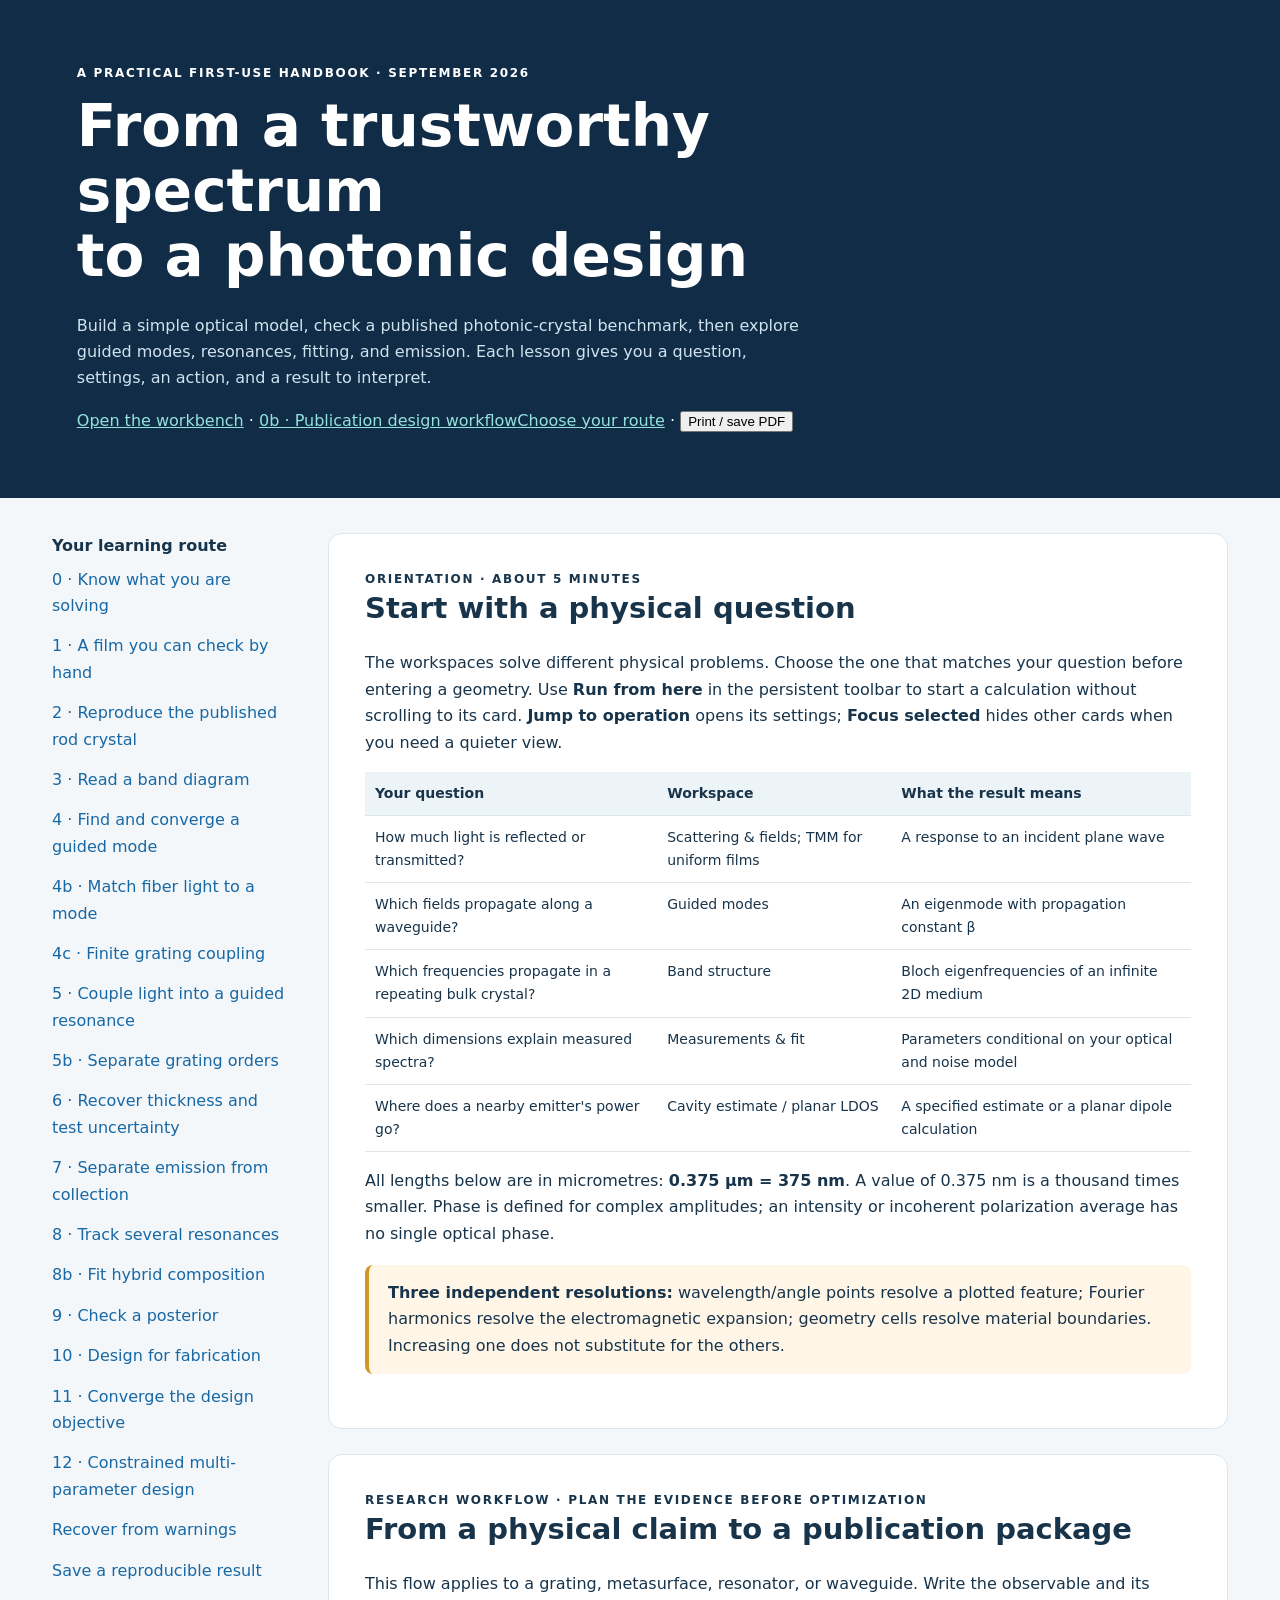
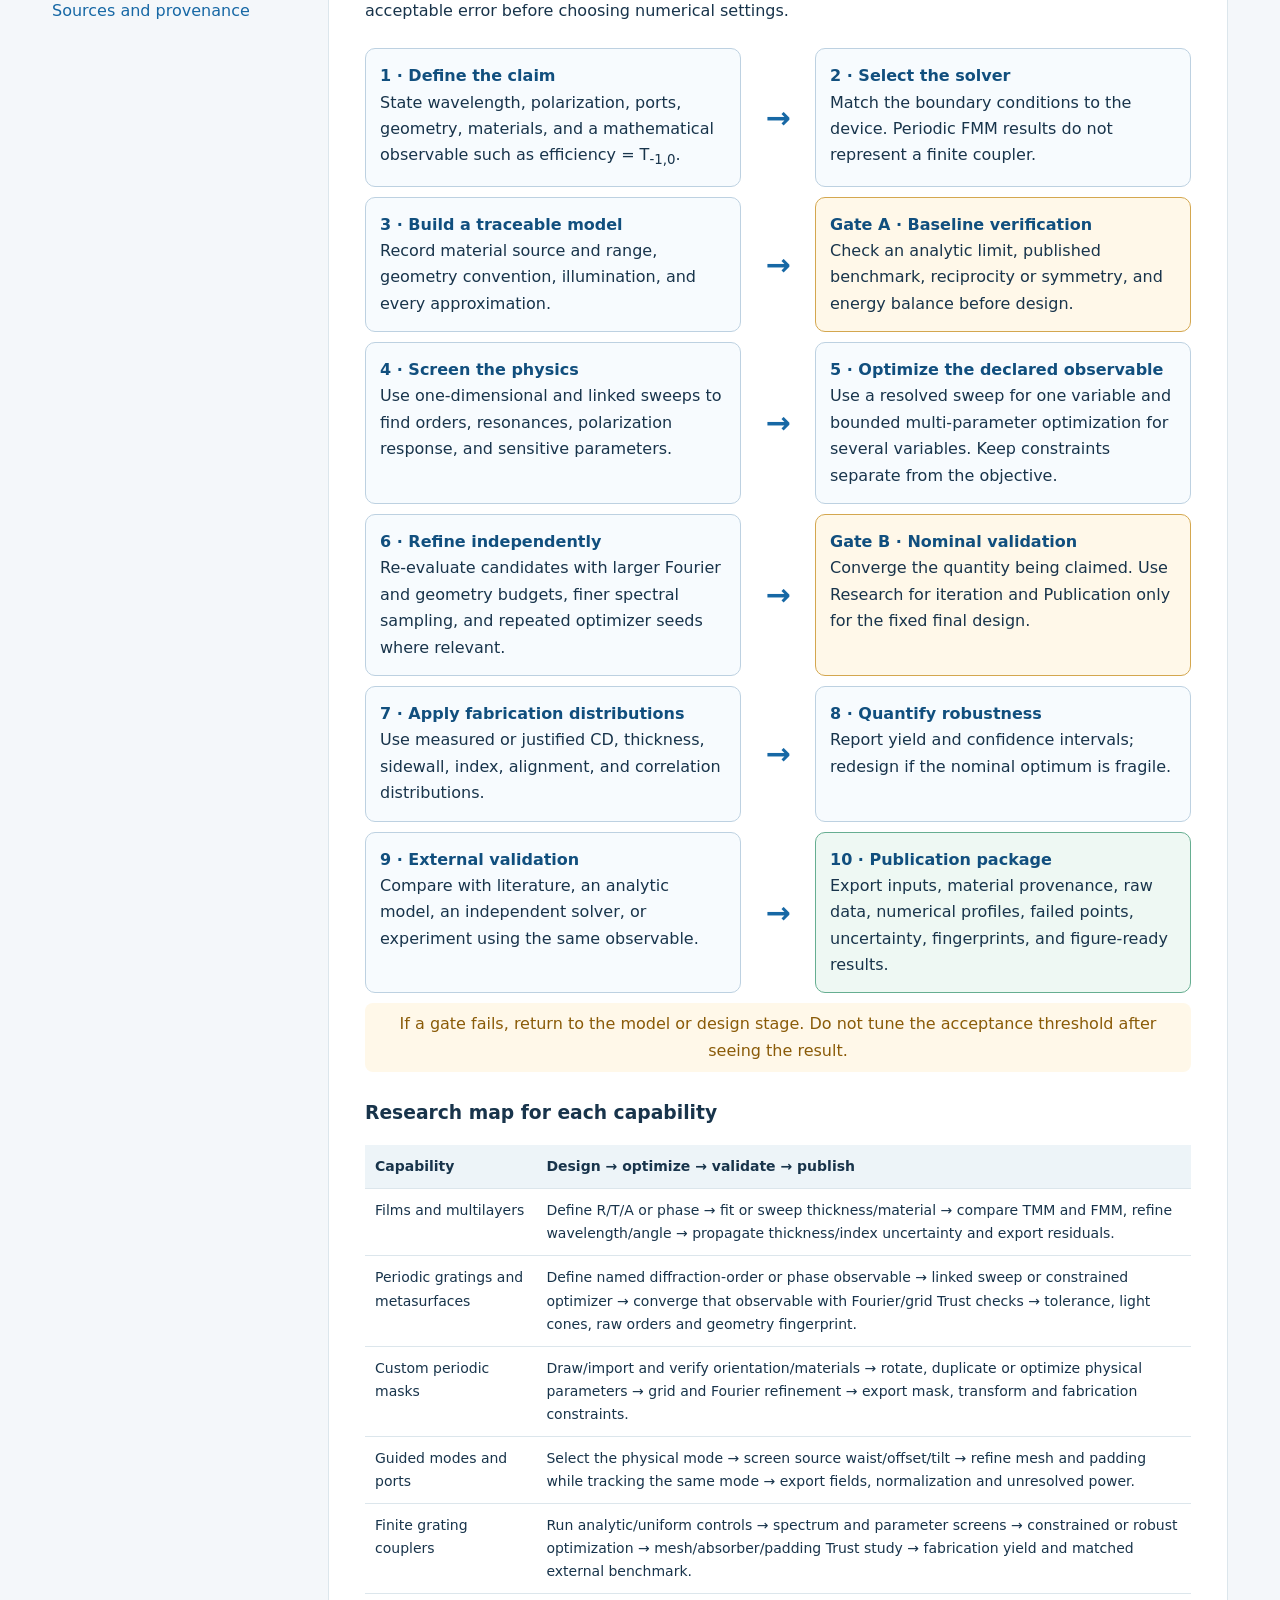
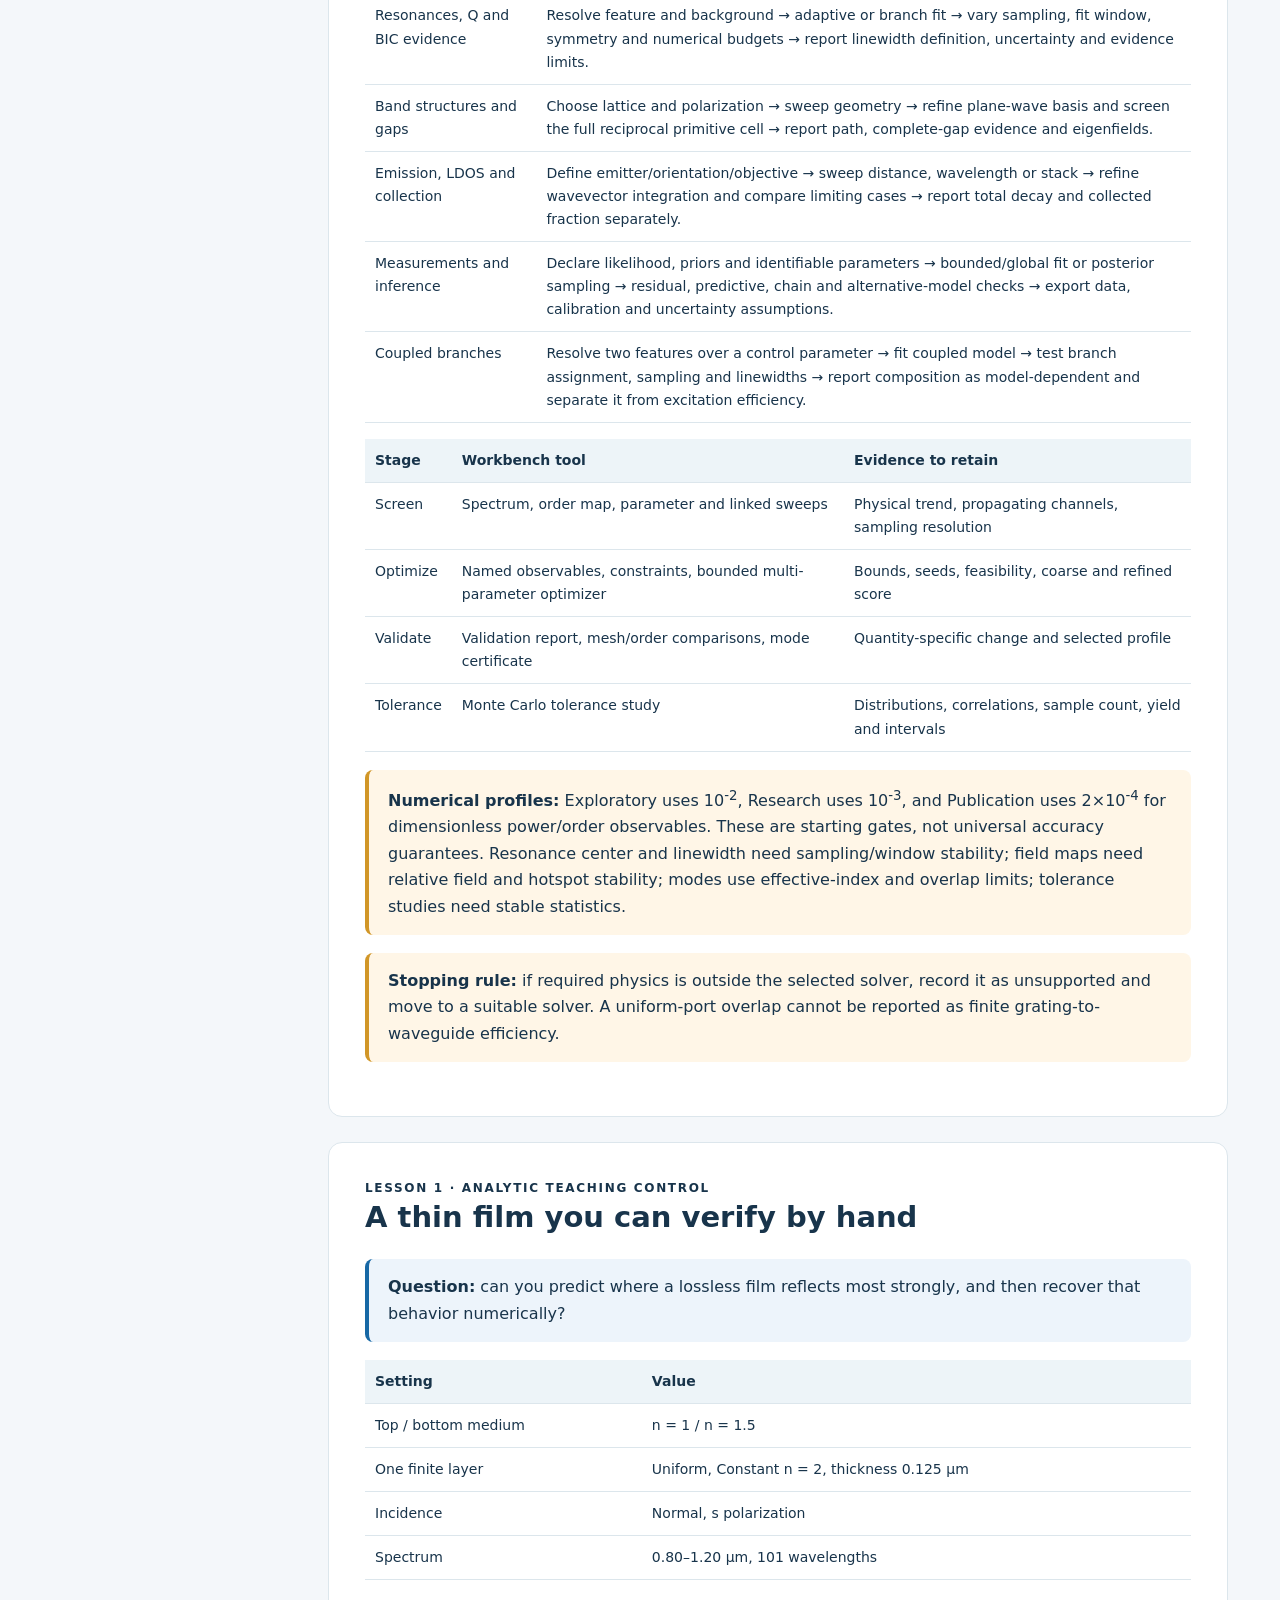
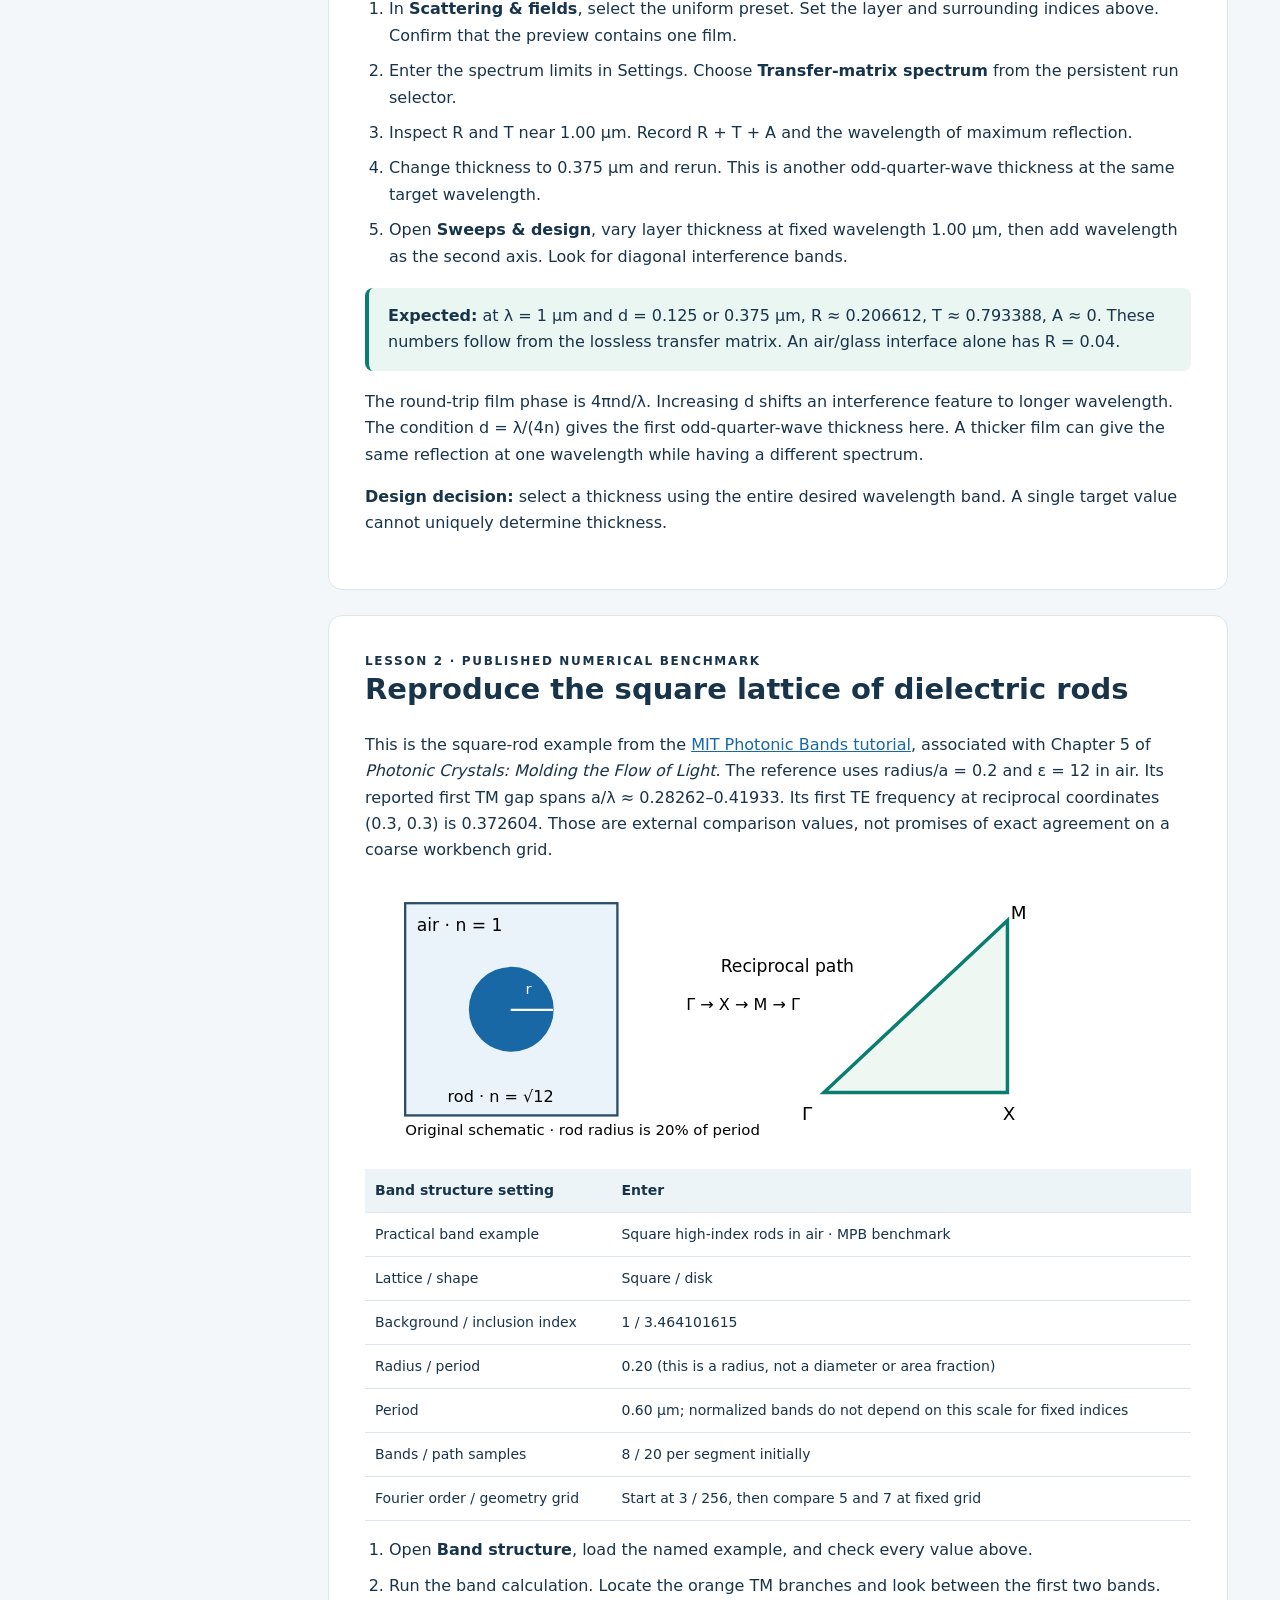
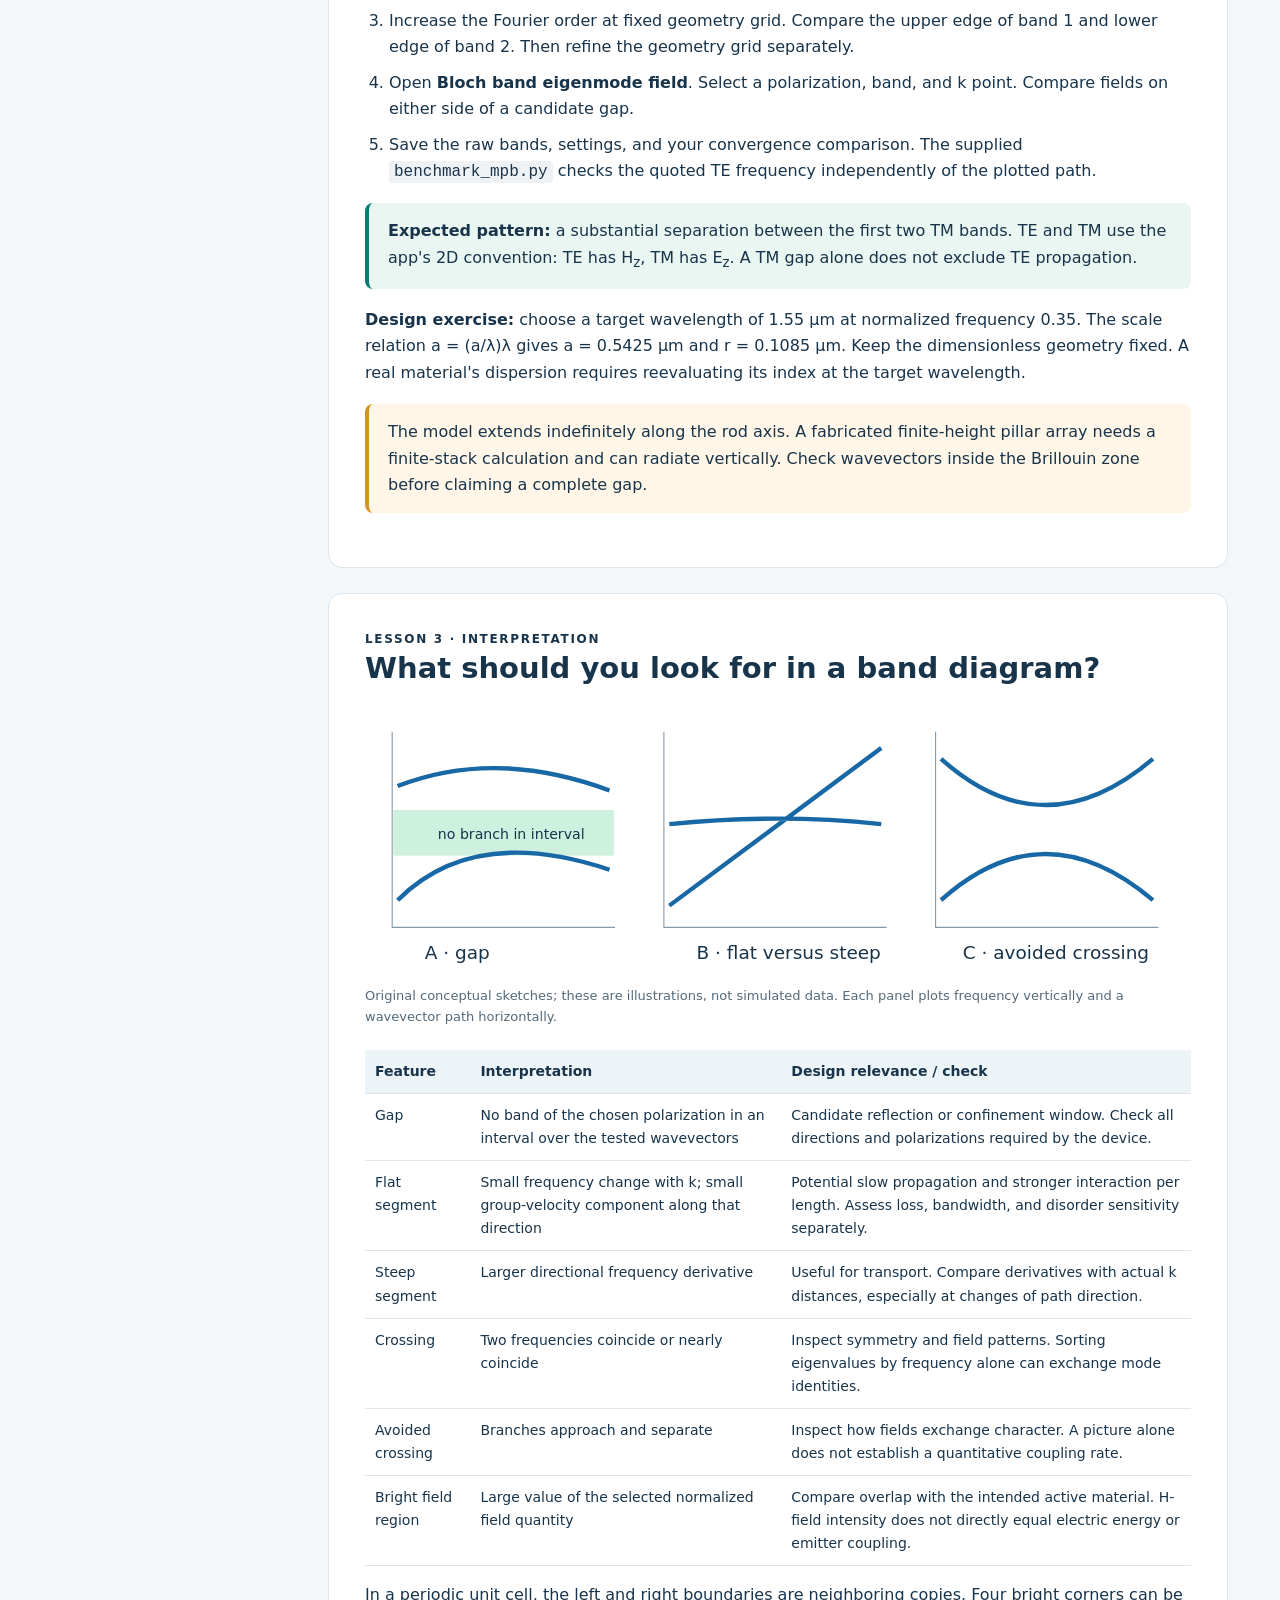
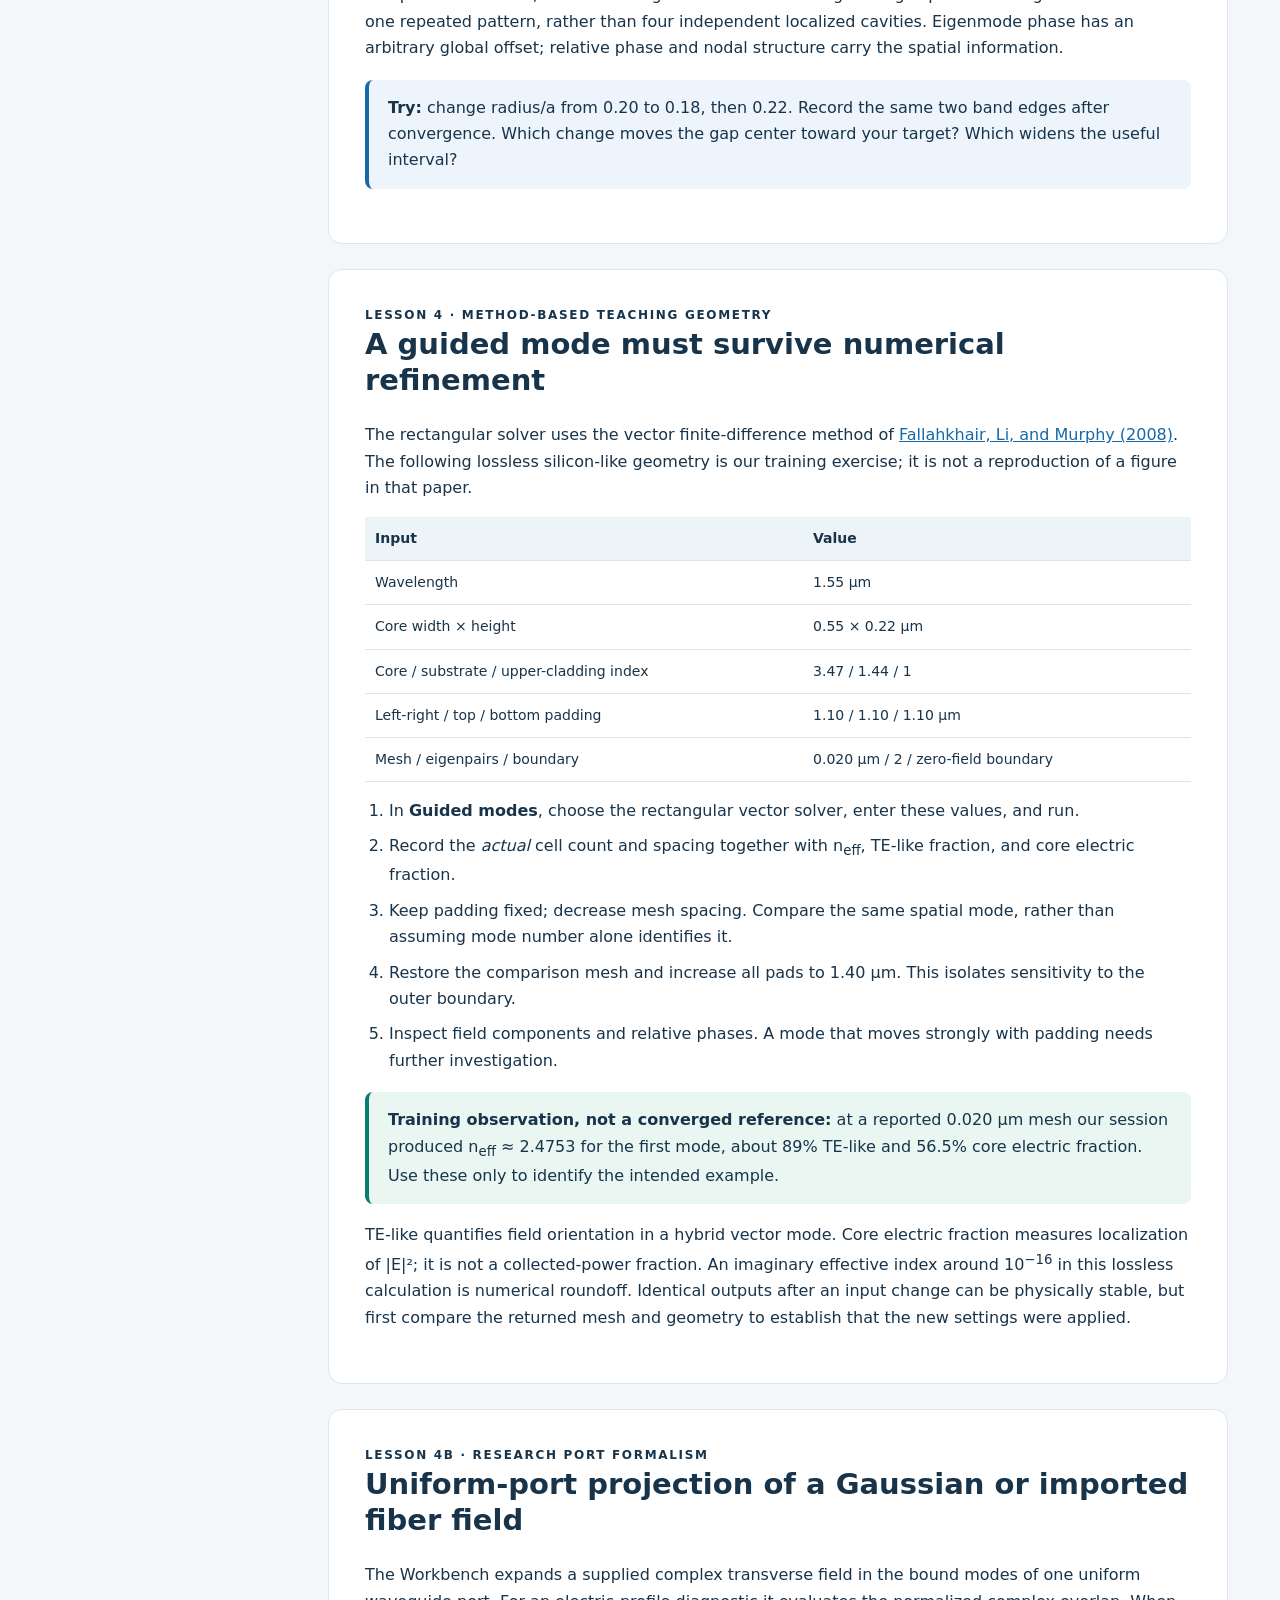
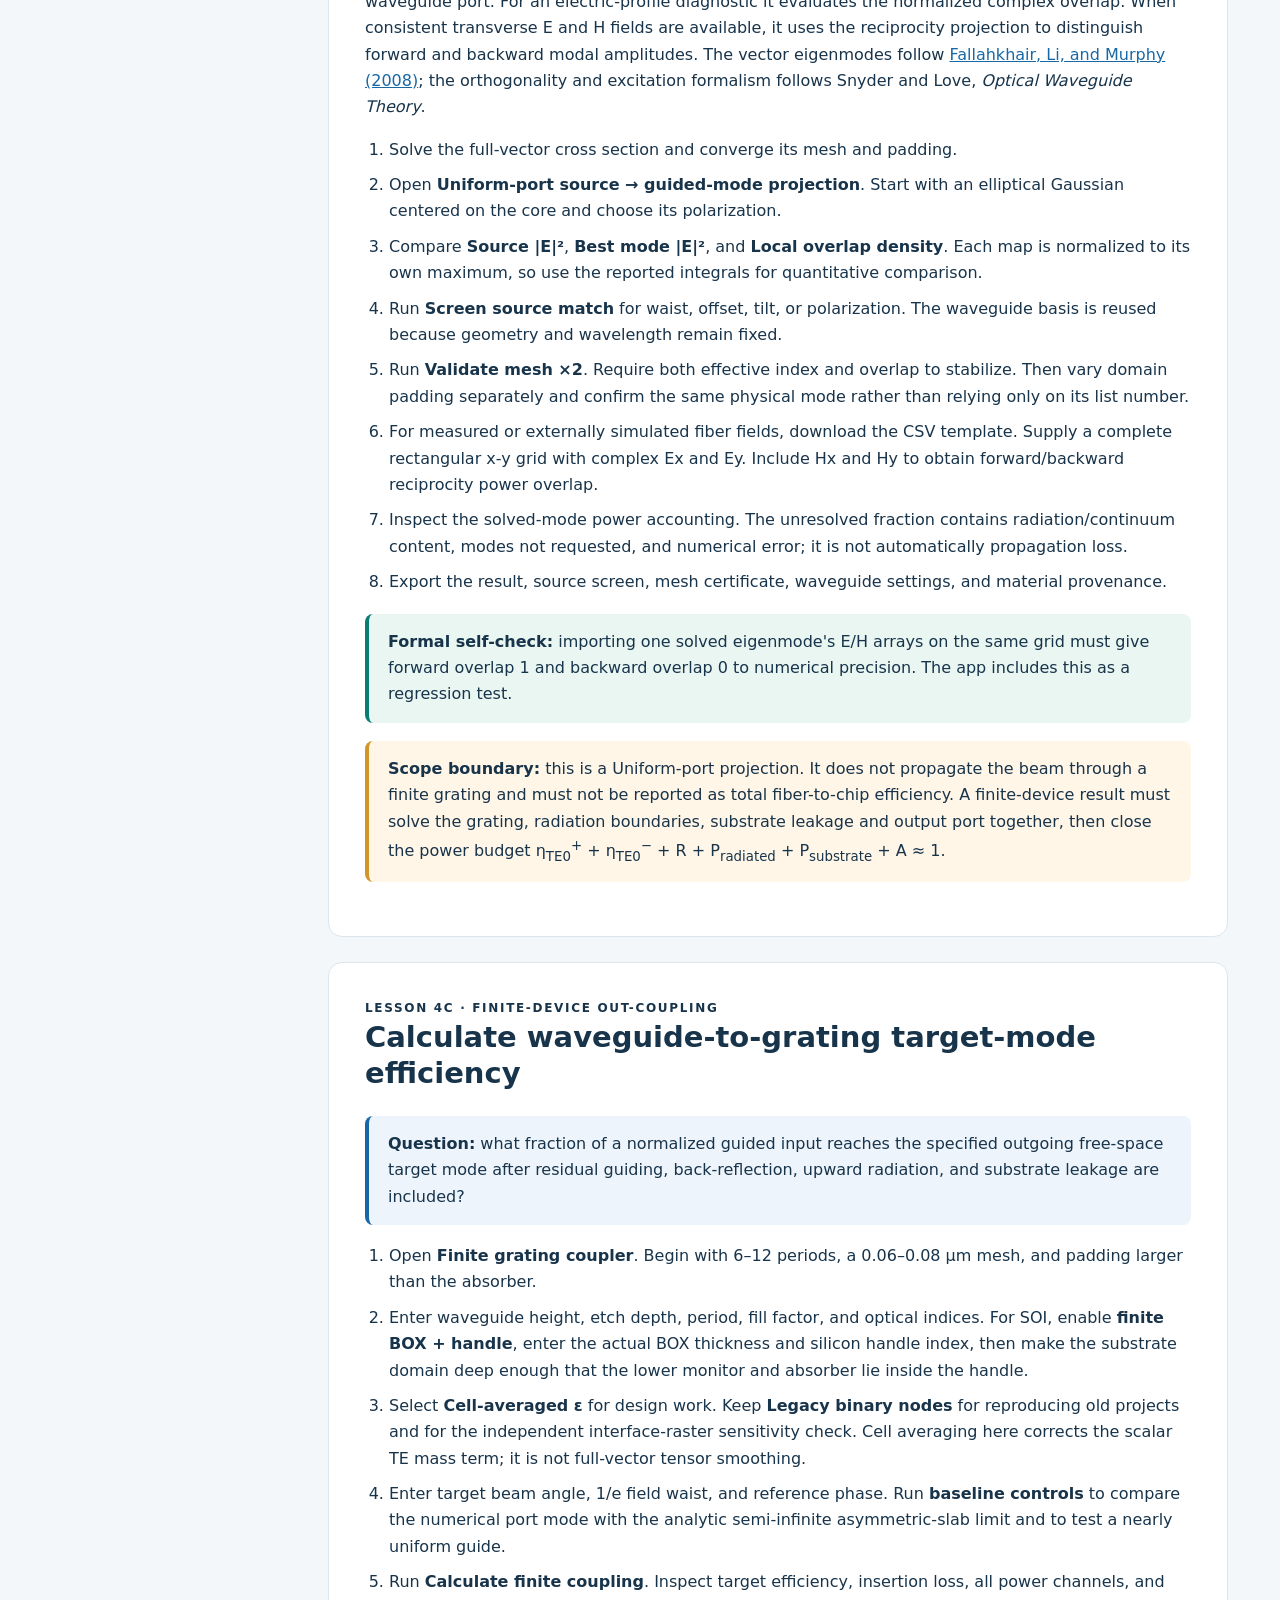
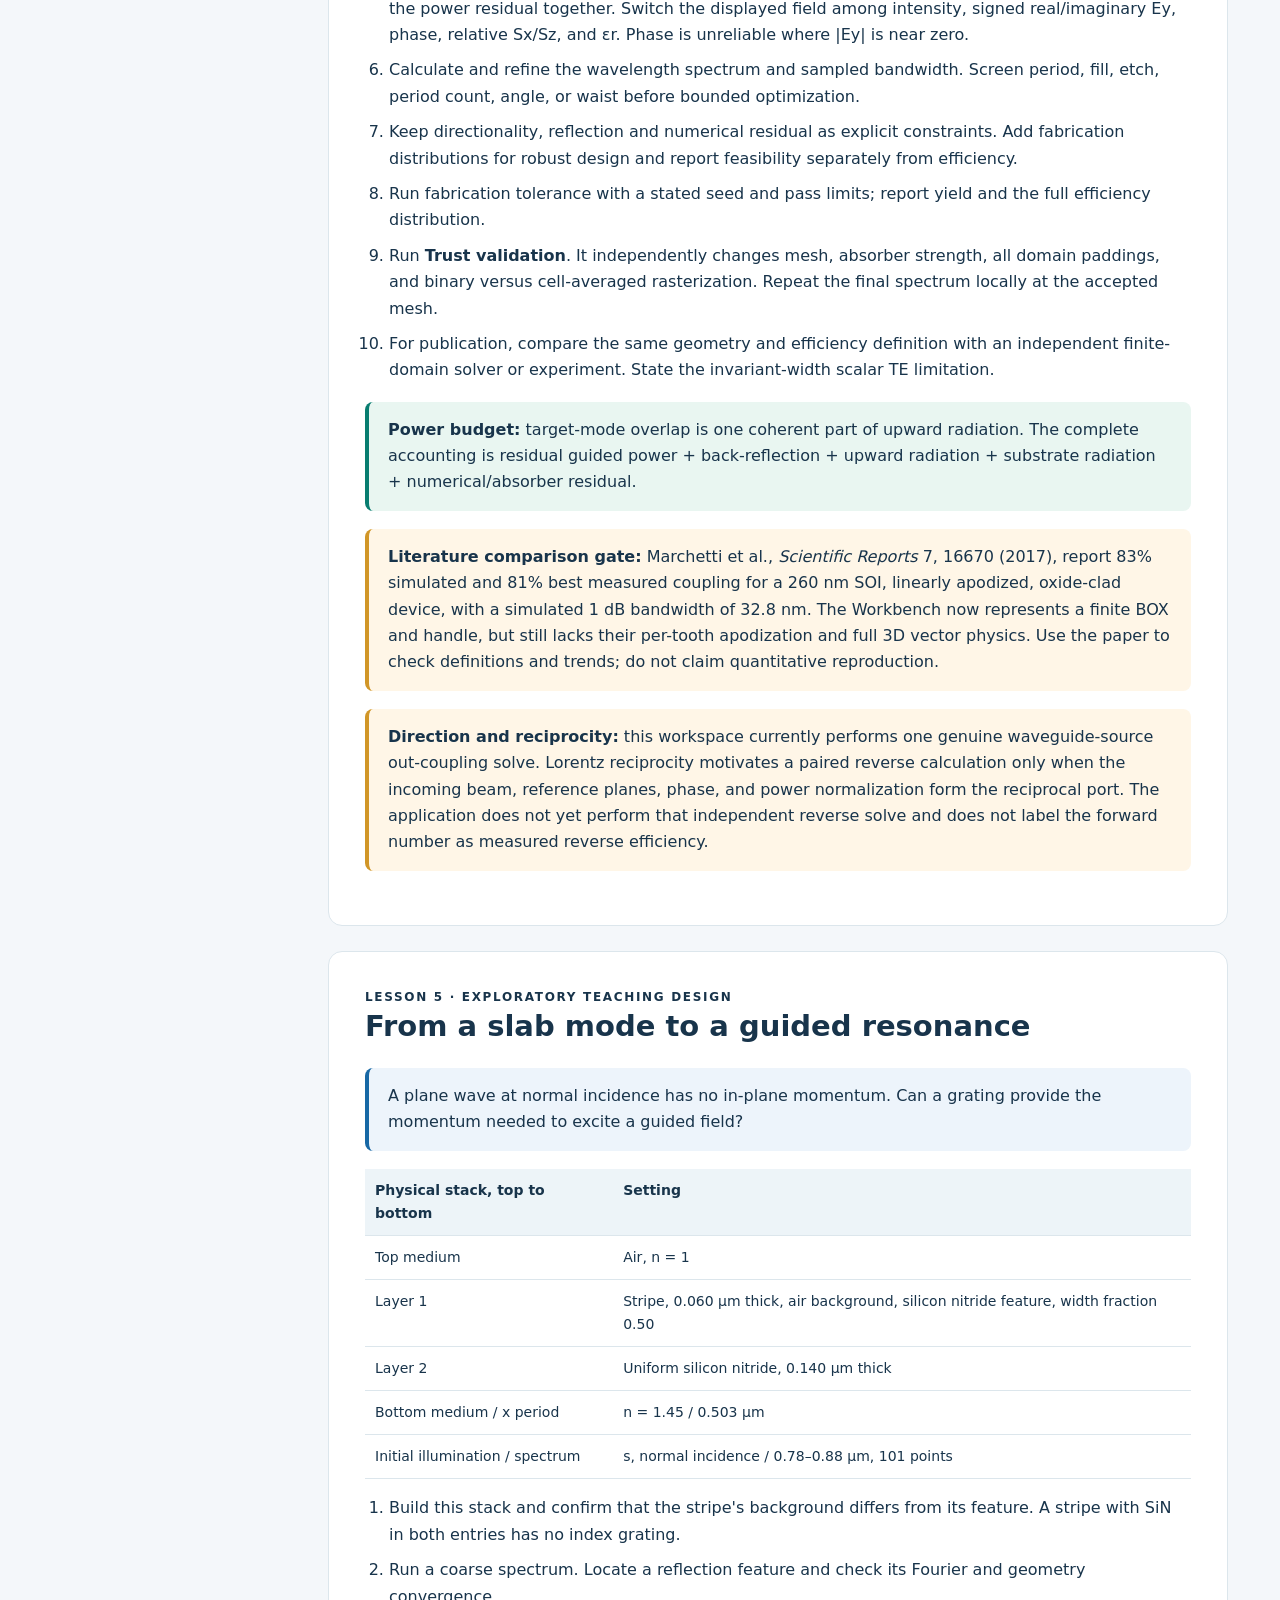
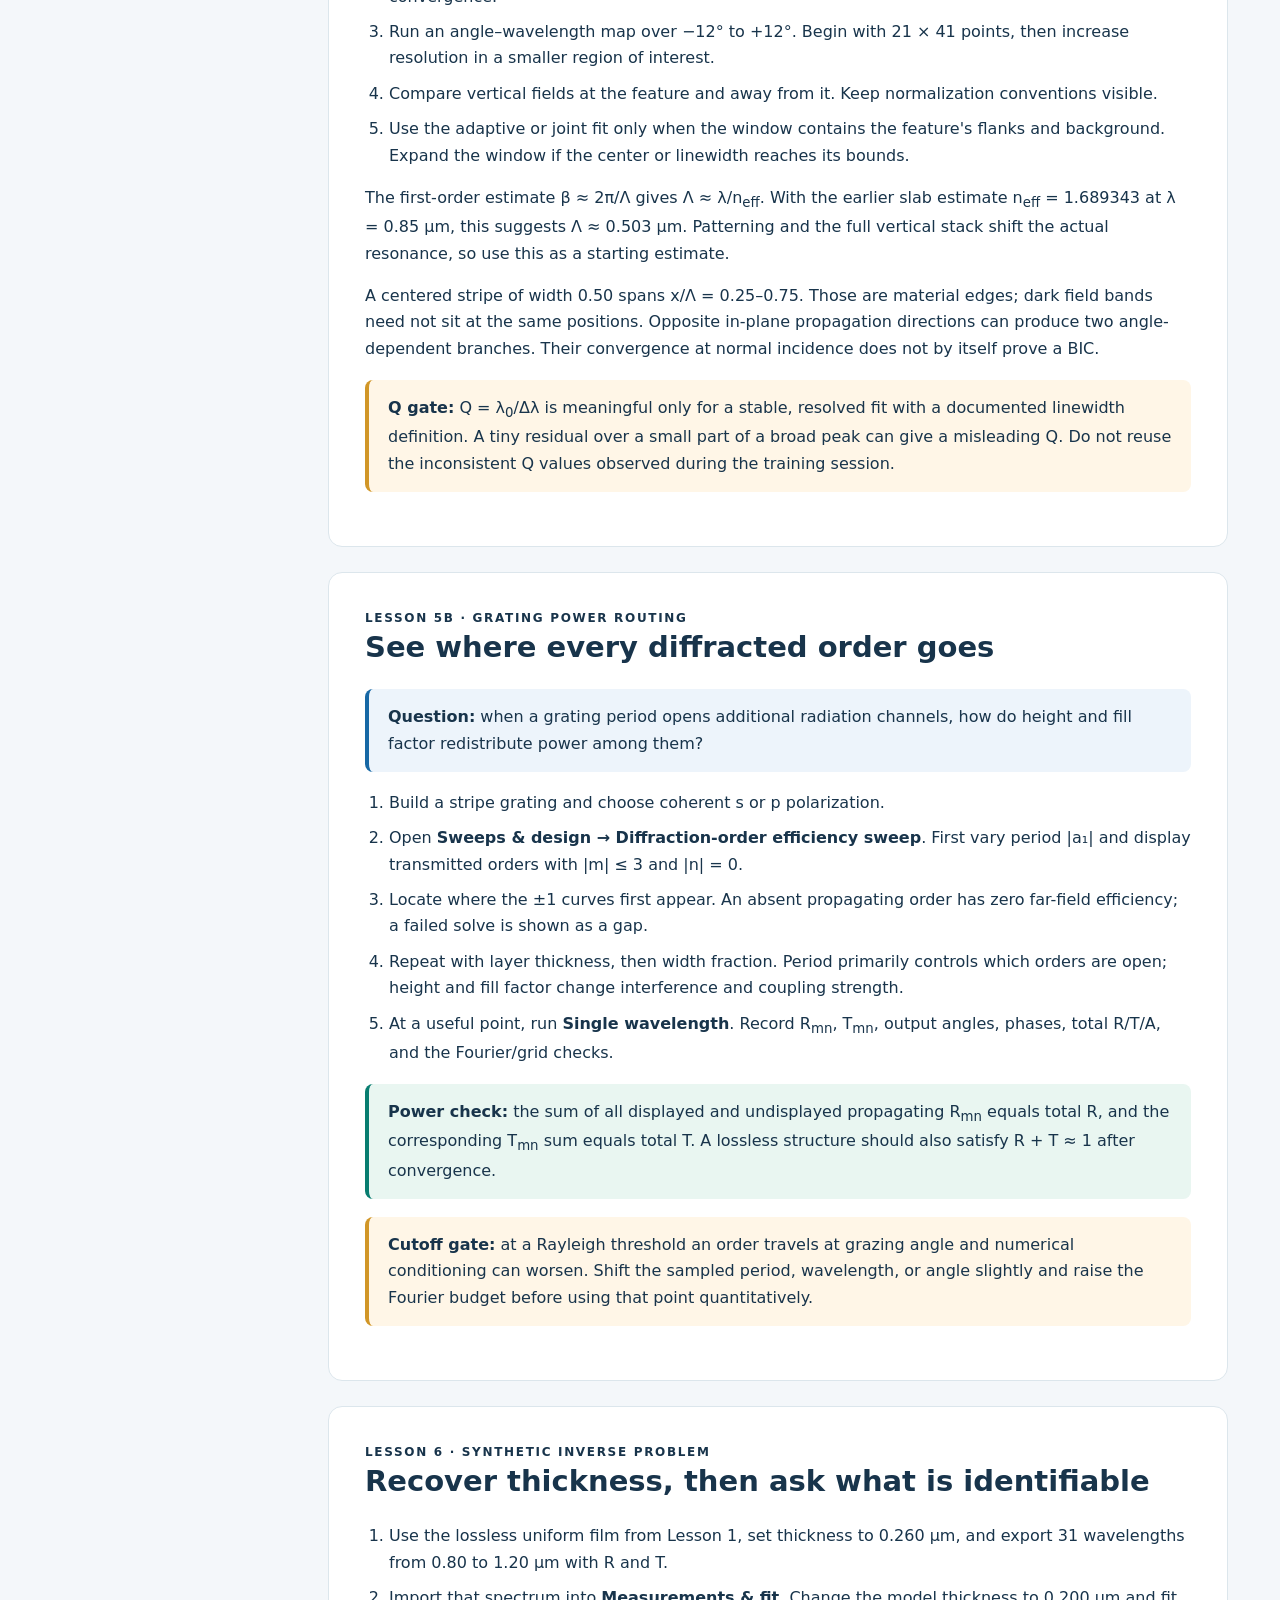
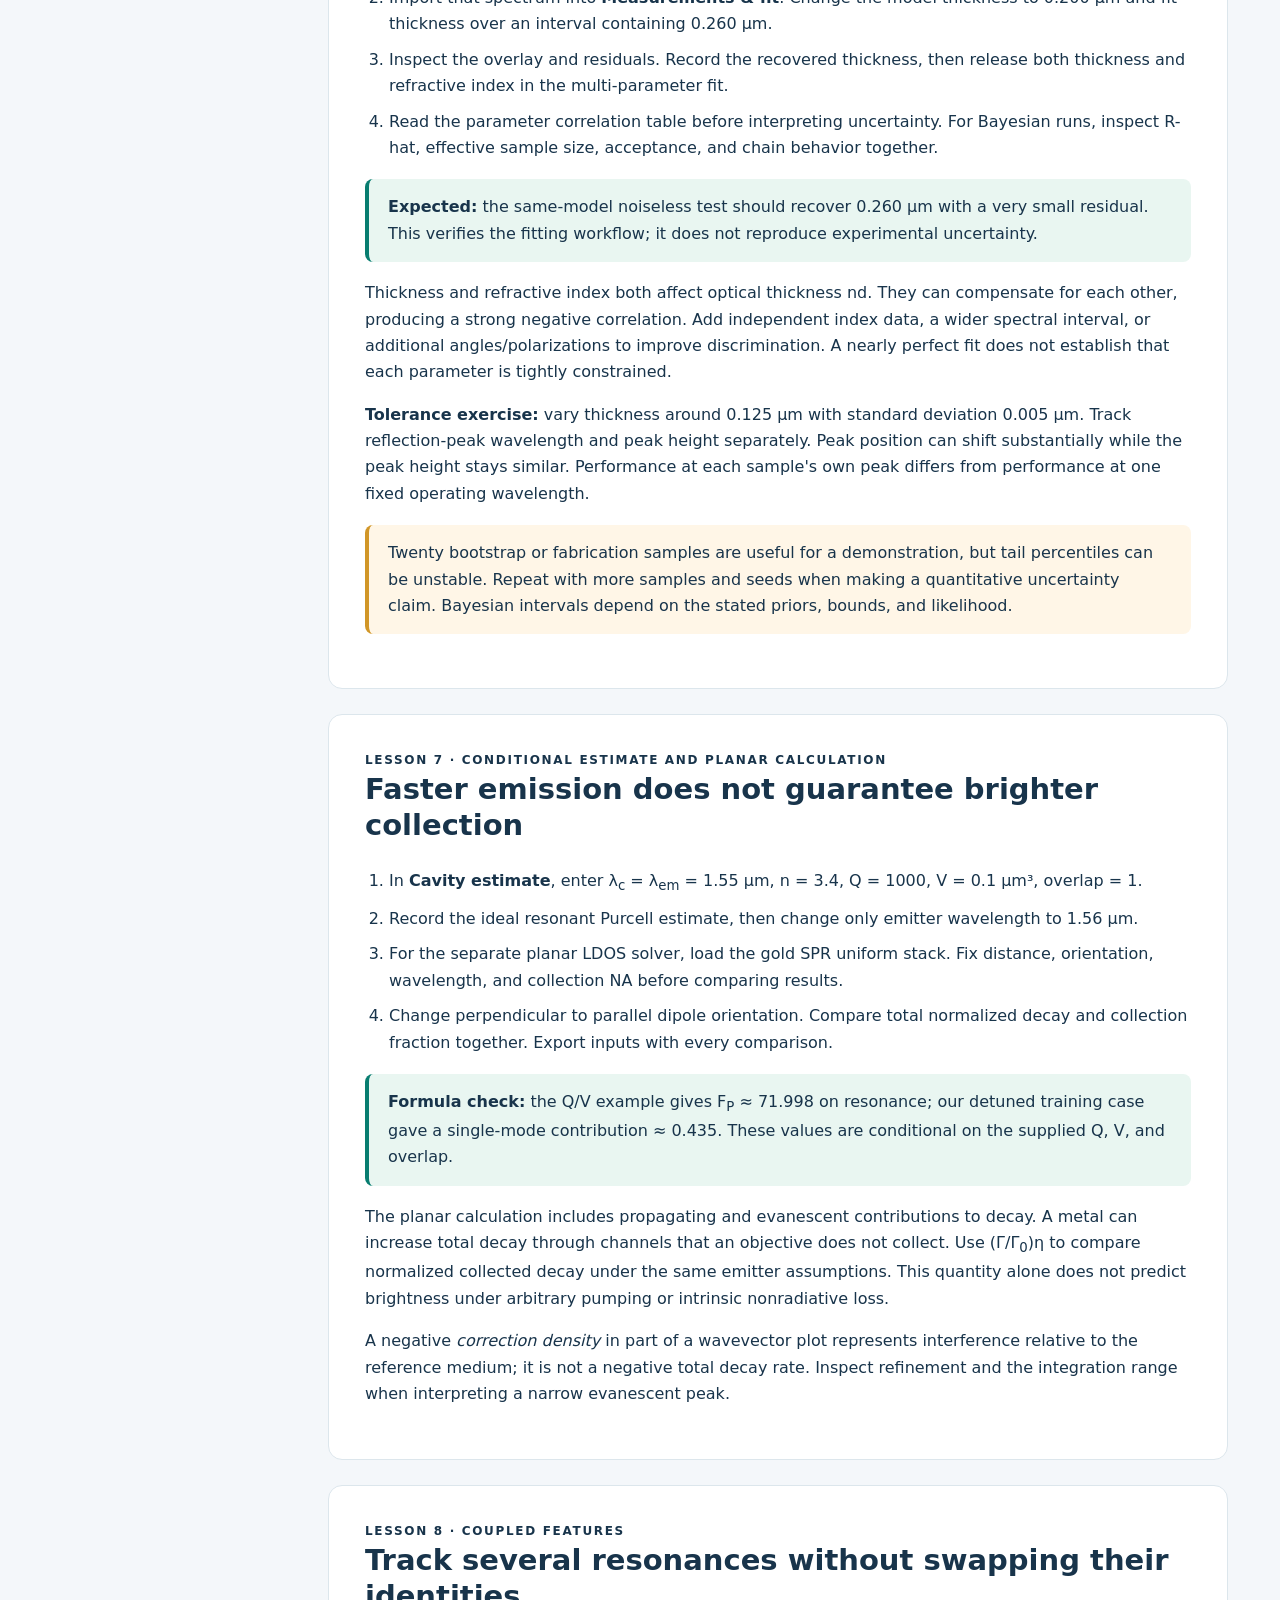
==== commit 51f08069: "Add finite SOI stack and interface-aware fields" ====
--- a/FIRST_STEPS.html
+++ b/FIRST_STEPS.html
@@ -47,7 +47,7 @@
 <p>TE-like quantifies field orientation in a hybrid vector mode. Core electric fraction measures localization of |E|²; it is not a collected-power fraction. An imaginary effective index around 10<sup>−16</sup> in this lossless calculation is numerical roundoff. Identical outputs after an input change can be physically stable, but first compare the returned mesh and geometry to establish that the new settings were applied.</p></section>
 <section id="port-coupling"><div class="eyebrow">Lesson 4b · research port formalism</div><h2>Uniform-port projection of a Gaussian or imported fiber field</h2><p>The Workbench expands a supplied complex transverse field in the bound modes of one uniform waveguide port. For an electric-profile diagnostic it evaluates the normalized complex overlap. When consistent transverse E and H fields are available, it uses the reciprocity projection to distinguish forward and backward modal amplitudes. The vector eigenmodes follow <a href="https://doi.org/10.1109/JLT.2008.923643">Fallahkhair, Li, and Murphy (2008)</a>; the orthogonality and excitation formalism follows Snyder and Love, <i>Optical Waveguide Theory</i>.</p><ol><li>Solve the full-vector cross section and converge its mesh and padding.</li><li>Open <b>Uniform-port source → guided-mode projection</b>. Start with an elliptical Gaussian centered on the core and choose its polarization.</li><li>Compare <b>Source |E|²</b>, <b>Best mode |E|²</b>, and <b>Local overlap density</b>. Each map is normalized to its own maximum, so use the reported integrals for quantitative comparison.</li><li>Run <b>Screen source match</b> for waist, offset, tilt, or polarization. The waveguide basis is reused because geometry and wavelength remain fixed.</li><li>Run <b>Validate mesh ×2</b>. Require both effective index and overlap to stabilize. Then vary domain padding separately and confirm the same physical mode rather than relying only on its list number.</li><li>For measured or externally simulated fiber fields, download the CSV template. Supply a complete rectangular x-y grid with complex Ex and Ey. Include Hx and Hy to obtain forward/backward reciprocity power overlap.</li><li>Inspect the solved-mode power accounting. The unresolved fraction contains radiation/continuum content, modes not requested, and numerical error; it is not automatically propagation loss.</li><li>Export the result, source screen, mesh certificate, waveguide settings, and material provenance.</li></ol><div class="expect"><b>Formal self-check:</b> importing one solved eigenmode's E/H arrays on the same grid must give forward overlap 1 and backward overlap 0 to numerical precision. The app includes this as a regression test.</div><div class="check"><b>Scope boundary:</b> this is a Uniform-port projection. It does not propagate the beam through a finite grating and must not be reported as total fiber-to-chip efficiency. A finite-device result must solve the grating, radiation boundaries, substrate leakage and output port together, then close the power budget η<sub>TE0</sub><sup>+</sup> + η<sub>TE0</sub><sup>−</sup> + R + P<sub>radiated</sub> + P<sub>substrate</sub> + A ≈ 1.</div></section>
 
-<section id="finite-grating"><div class="eyebrow">Lesson 4c &middot; finite-device reciprocity</div><h2>Calculate finite grating-to-waveguide efficiency</h2><p class="question"><b>Question:</b> what fraction of a specified free-space beam couples into the selected output-waveguide mode after finite grating radiation, substrate leakage, and back-reflection are included?</p><ol><li>Open <b>Finite grating coupler</b>. Begin with 6&ndash;12 periods, a 0.06&ndash;0.08 &micro;m mesh, and padding larger than the absorber.</li><li>Enter the waveguide height, etch depth, period, fill factor, material indices, target beam angle, and 1/e field waist.</li><li>Run <b>Run baseline controls</b>. It compares the numerical port mode with the analytic asymmetric-slab dispersion relation and tests the full domain in the nearly uniform-waveguide limit.</li><li>Run <b>Calculate finite coupling</b>. Inspect target efficiency, insertion loss, upward and substrate radiation, directionality, residual guided power, back-reflection, and power residual together.</li><li>In the design card, calculate a wavelength spectrum and refine its sampled 1 dB/3 dB bandwidth. Screen period, fill, etch, period count, angle, or waist before using the bounded multi-parameter optimizer.</li><li>Keep directionality, reflection and numerical residual as explicit constraints. For robust design, supply fabrication standard deviations and a variability weight; apply the candidate only after reviewing feasibility.</li><li>Run fabrication tolerance with a stated seed, distributions and pass limits. Report yield and the efficiency distribution rather than only a nominal optimum.</li><li>Run <b>Trust validation</b>, which changes mesh, absorber strength, and every domain padding independently. Repeat the spectrum locally at the final mesh.</li><li>For publication, compare with a matched independent finite-domain solver or experiment and state the 2D TE limitation.</li></ol><div class="expect"><b>Power budget:</b> target-beam coupling is one coherent part of upward radiation. The complete accounting is residual guided power + back-reflection + upward radiation + substrate radiation + numerical/absorber residual.</div><div class="check"><b>Literature comparison gate:</b> Marchetti et al., <i>Scientific Reports</i> 7, 16670 (2017), report 83% simulated and 81% best measured coupling for a 260 nm SOI, linearly apodized, oxide-clad device, with a simulated 1 dB bandwidth of 32.8 nm. The current uniform-grating, single-substrate model cannot reproduce that geometry exactly. Use it to test definitions, trends and the evidence workflow; do not claim agreement until period/fill apodization, oxide thickness and silicon handle are represented in the same model.</div><div class="check"><b>Scope:</b> this module is a reciprocal, isotropic, lossless 2D TE calculation. It does not model finite lateral width, curved/focusing teeth, multilayer substrate stacks, or full-vector 3D polarization mixing.</div></section>
+<section id="finite-grating"><div class="eyebrow">Lesson 4c &middot; finite-device out-coupling</div><h2>Calculate waveguide-to-grating target-mode efficiency</h2><p class="question"><b>Question:</b> what fraction of a normalized guided input reaches the specified outgoing free-space target mode after residual guiding, back-reflection, upward radiation, and substrate leakage are included?</p><ol><li>Open <b>Finite grating coupler</b>. Begin with 6&ndash;12 periods, a 0.06&ndash;0.08 &micro;m mesh, and padding larger than the absorber.</li><li>Enter waveguide height, etch depth, period, fill factor, and optical indices. For SOI, enable <b>finite BOX + handle</b>, enter the actual BOX thickness and silicon handle index, then make the substrate domain deep enough that the lower monitor and absorber lie inside the handle.</li><li>Select <b>Cell-averaged ε</b> for design work. Keep <b>Legacy binary nodes</b> for reproducing old projects and for the independent interface-raster sensitivity check. Cell averaging here corrects the scalar TE mass term; it is not full-vector tensor smoothing.</li><li>Enter target beam angle, 1/e field waist, and reference phase. Run <b>baseline controls</b> to compare the numerical port mode with the analytic semi-infinite asymmetric-slab limit and to test a nearly uniform guide.</li><li>Run <b>Calculate finite coupling</b>. Inspect target efficiency, insertion loss, all power channels, and the power residual together. Switch the displayed field among intensity, signed real/imaginary Ey, phase, relative Sx/Sz, and εr. Phase is unreliable where |Ey| is near zero.</li><li>Calculate and refine the wavelength spectrum and sampled bandwidth. Screen period, fill, etch, period count, angle, or waist before bounded optimization.</li><li>Keep directionality, reflection and numerical residual as explicit constraints. Add fabrication distributions for robust design and report feasibility separately from efficiency.</li><li>Run fabrication tolerance with a stated seed and pass limits; report yield and the full efficiency distribution.</li><li>Run <b>Trust validation</b>. It independently changes mesh, absorber strength, all domain paddings, and binary versus cell-averaged rasterization. Repeat the final spectrum locally at the accepted mesh.</li><li>For publication, compare the same geometry and efficiency definition with an independent finite-domain solver or experiment. State the invariant-width scalar TE limitation.</li></ol><div class="expect"><b>Power budget:</b> target-mode overlap is one coherent part of upward radiation. The complete accounting is residual guided power + back-reflection + upward radiation + substrate radiation + numerical/absorber residual.</div><div class="check"><b>Literature comparison gate:</b> Marchetti et al., <i>Scientific Reports</i> 7, 16670 (2017), report 83% simulated and 81% best measured coupling for a 260 nm SOI, linearly apodized, oxide-clad device, with a simulated 1 dB bandwidth of 32.8 nm. The Workbench now represents a finite BOX and handle, but still lacks their per-tooth apodization and full 3D vector physics. Use the paper to check definitions and trends; do not claim quantitative reproduction.</div><div class="check"><b>Direction and reciprocity:</b> this workspace currently performs one genuine waveguide-source out-coupling solve. Lorentz reciprocity motivates a paired reverse calculation only when the incoming beam, reference planes, phase, and power normalization form the reciprocal port. The application does not yet perform that independent reverse solve and does not label the forward number as measured reverse efficiency.</div></section>
 
 <section id="gmr"><div class="eyebrow">Lesson 5 · exploratory teaching design</div><h2>From a slab mode to a guided resonance</h2><p class="question">A plane wave at normal incidence has no in-plane momentum. Can a grating provide the momentum needed to excite a guided field?</p><table><tr><th>Physical stack, top to bottom</th><th>Setting</th></tr><tr><td>Top medium</td><td>Air, n = 1</td></tr><tr><td>Layer 1</td><td>Stripe, 0.060 µm thick, air background, silicon nitride feature, width fraction 0.50</td></tr><tr><td>Layer 2</td><td>Uniform silicon nitride, 0.140 µm thick</td></tr><tr><td>Bottom medium / x period</td><td>n = 1.45 / 0.503 µm</td></tr><tr><td>Initial illumination / spectrum</td><td>s, normal incidence / 0.78–0.88 µm, 101 points</td></tr></table>
 <ol><li>Build this stack and confirm that the stripe's background differs from its feature. A stripe with SiN in both entries has no index grating.</li><li>Run a coarse spectrum. Locate a reflection feature and check its Fourier and geometry convergence.</li><li>Run an angle–wavelength map over −12° to +12°. Begin with 21 × 41 points, then increase resolution in a smaller region of interest.</li><li>Compare vertical fields at the feature and away from it. Keep normalization conventions visible.</li><li>Use the adaptive or joint fit only when the window contains the feature's flanks and background. Expand the window if the center or linewidth reaches its bounds.</li></ol>
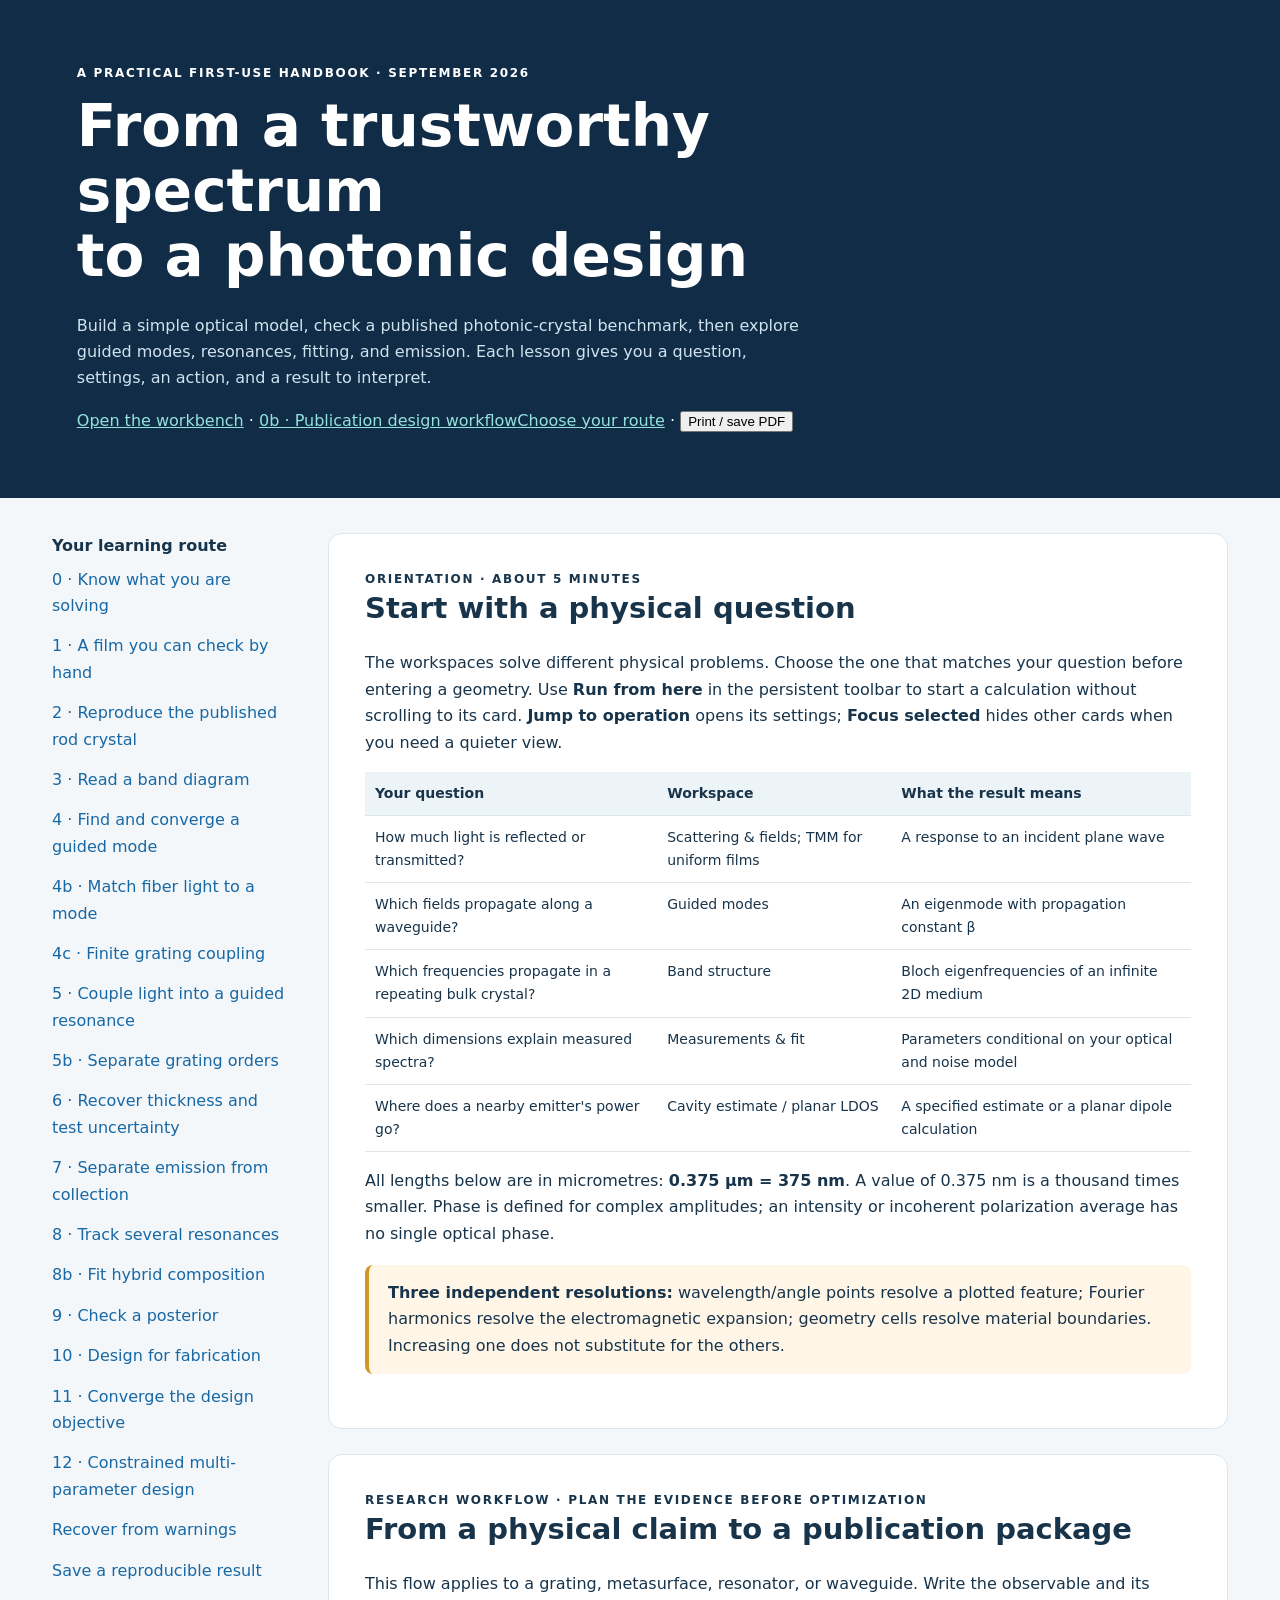
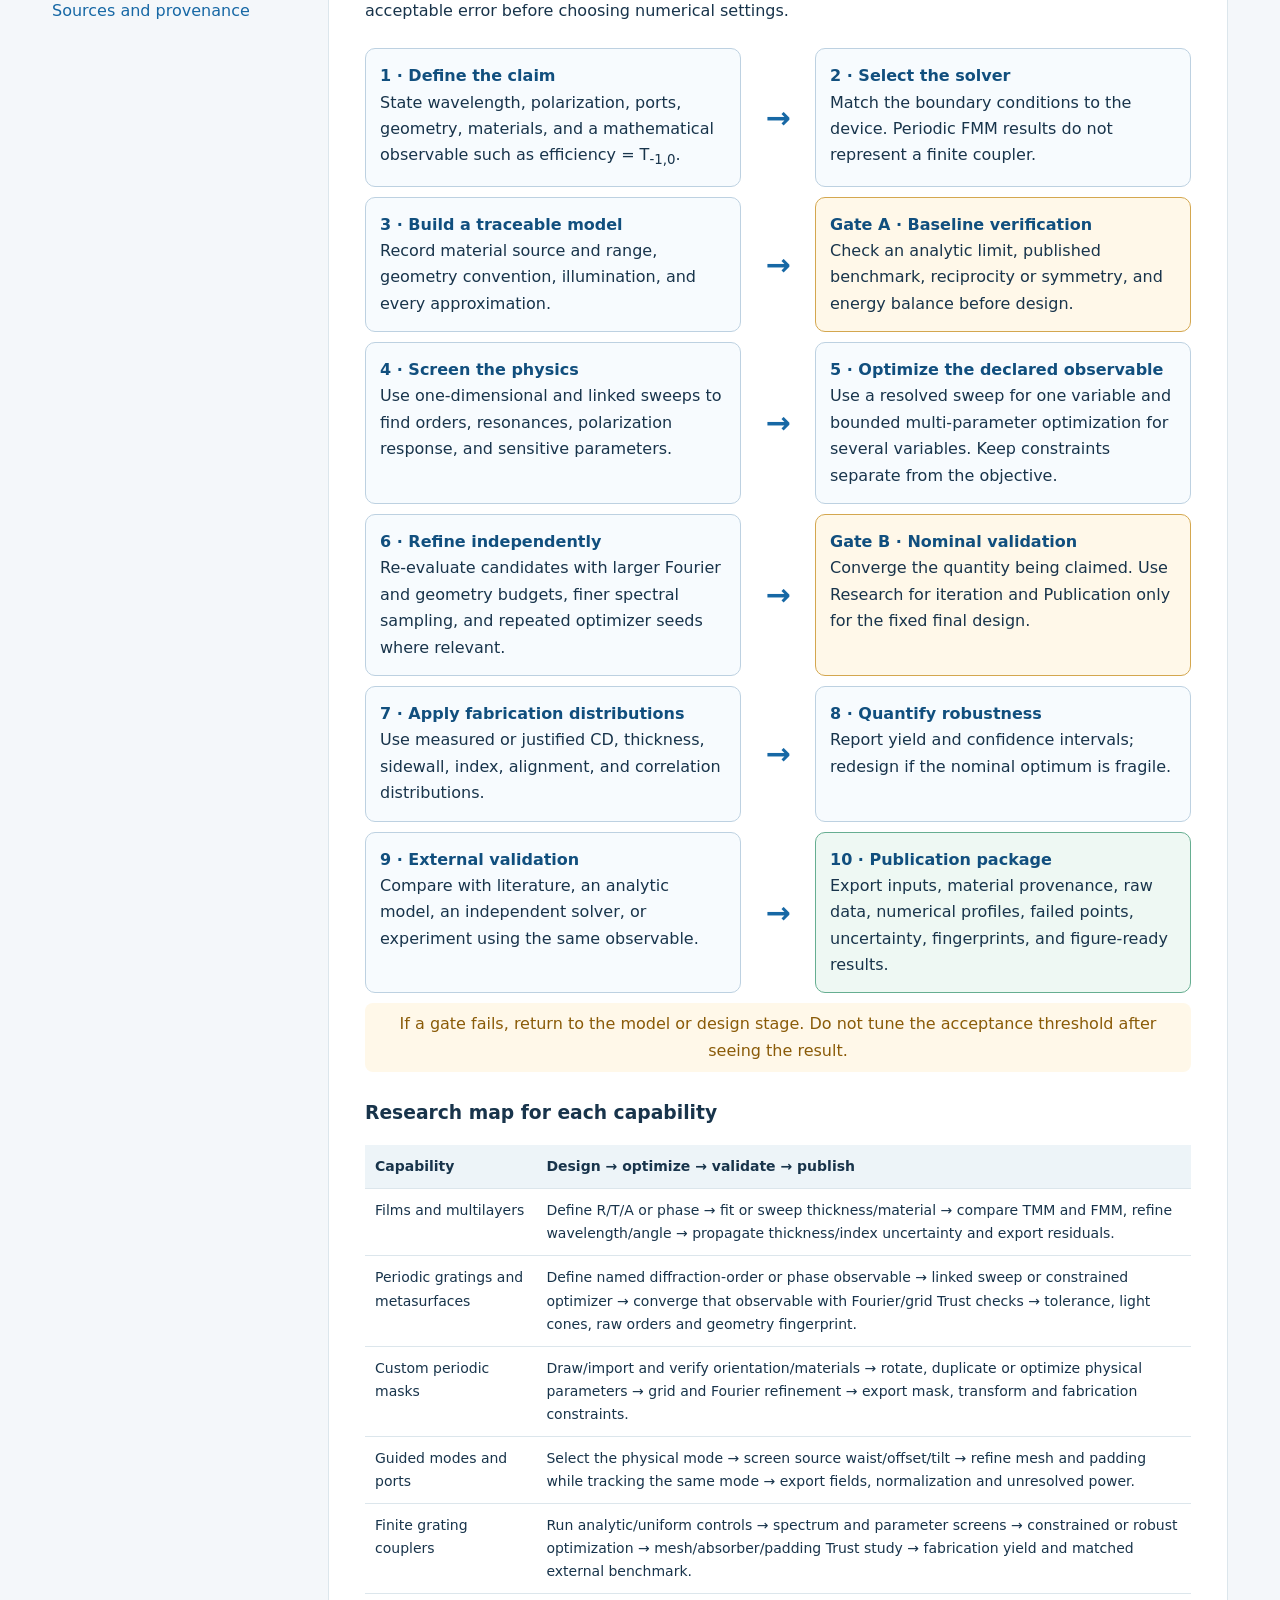
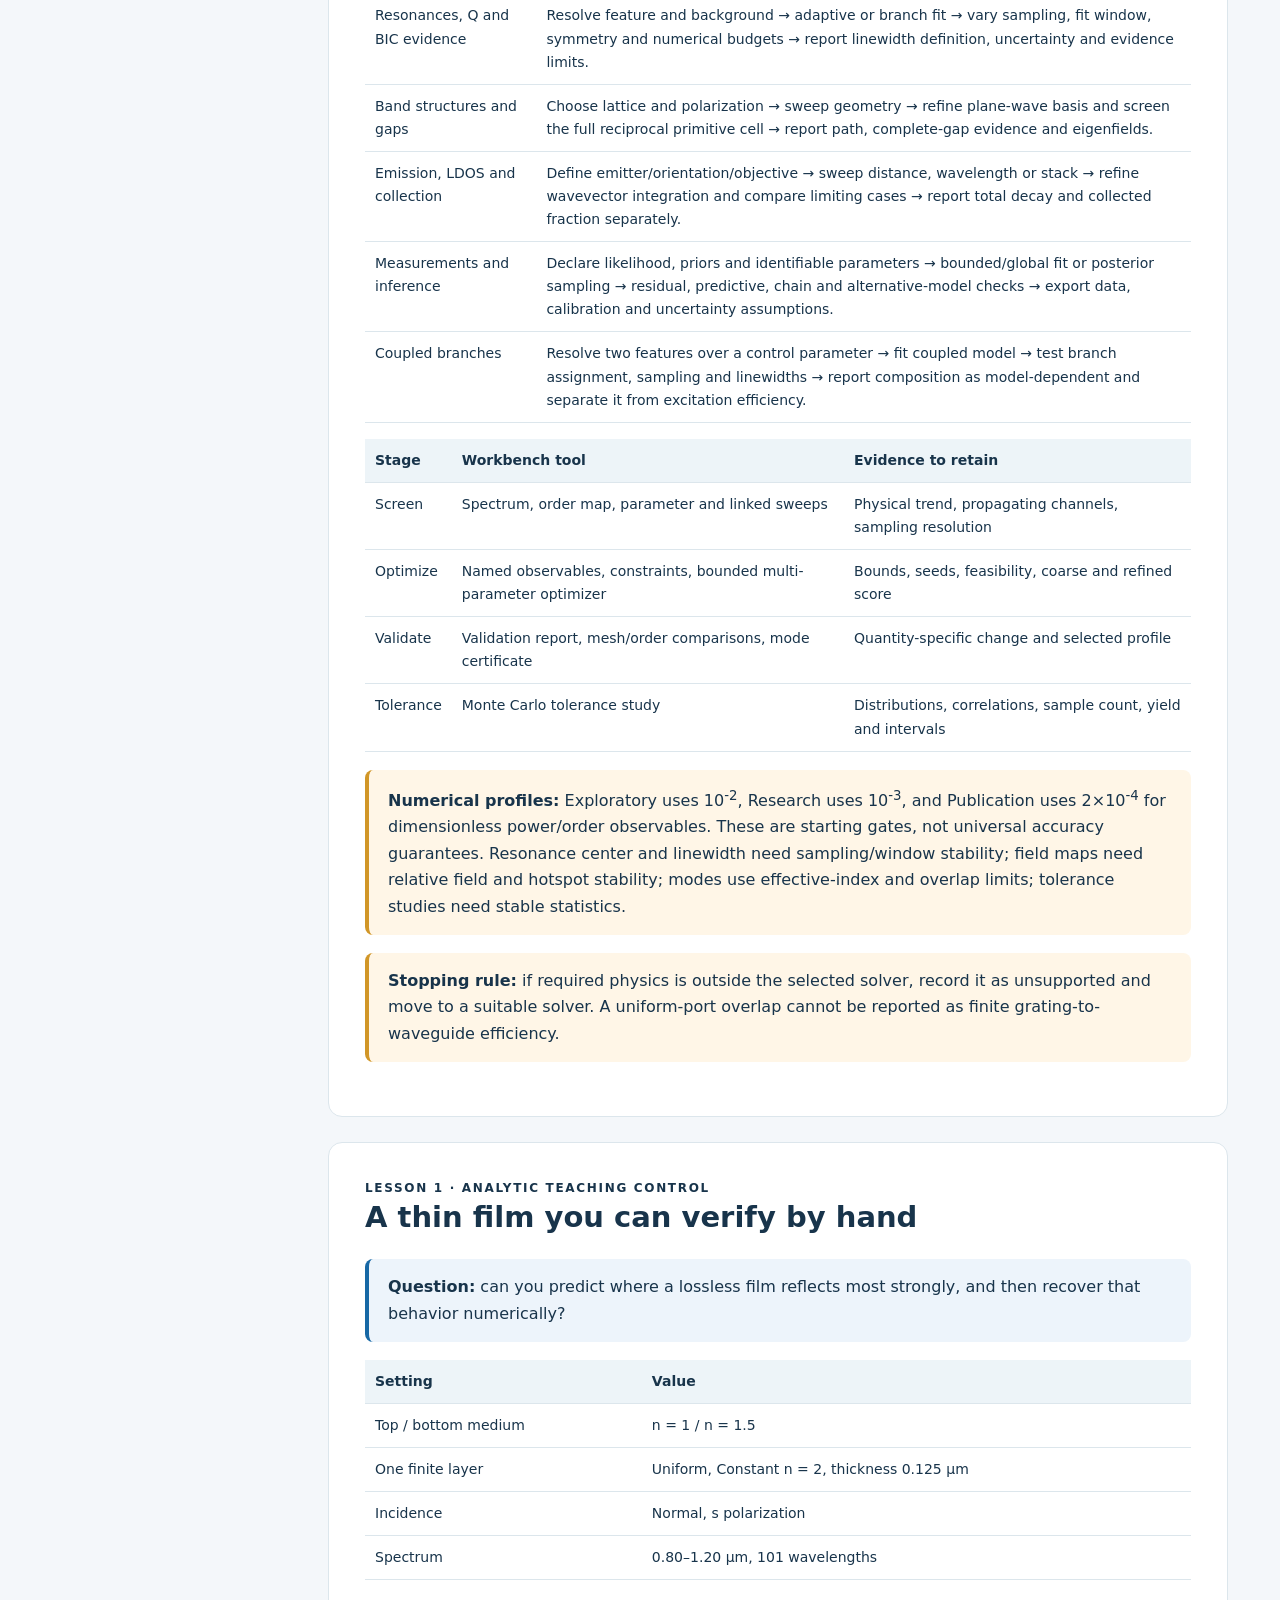
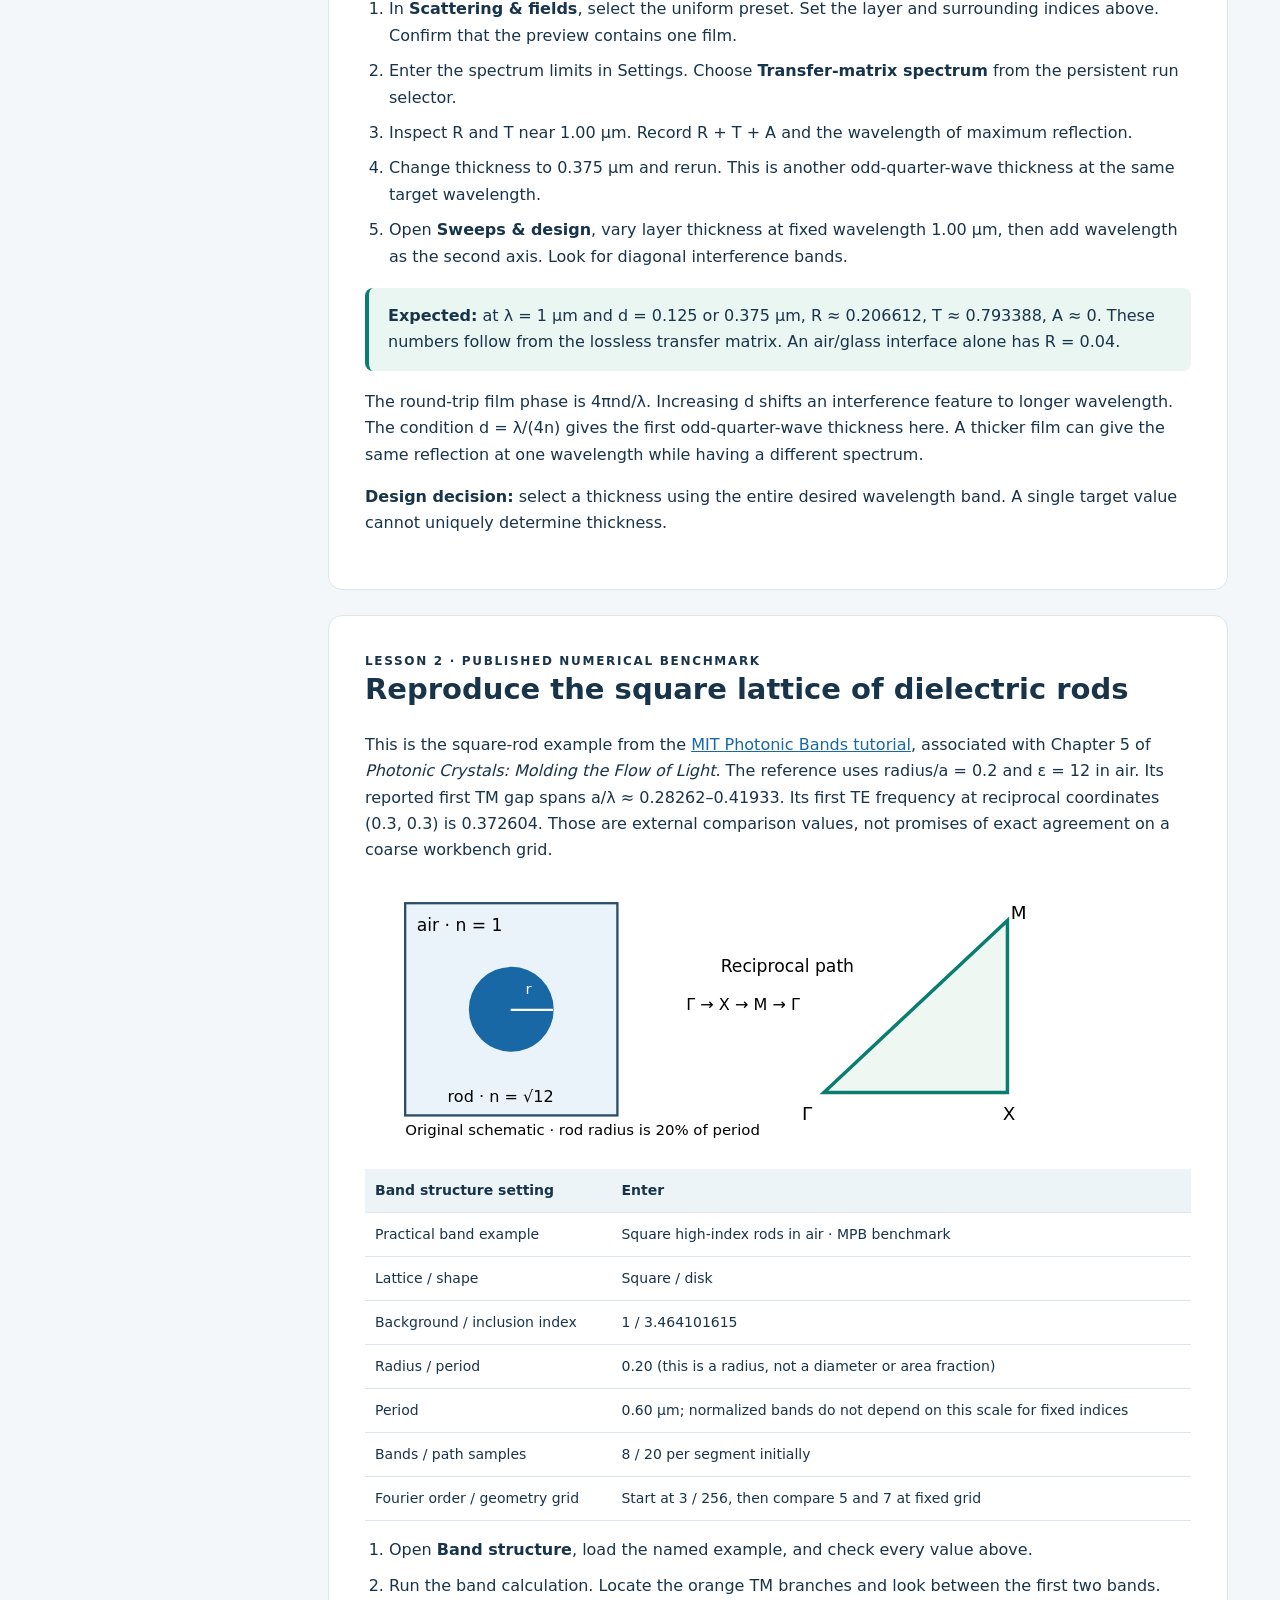
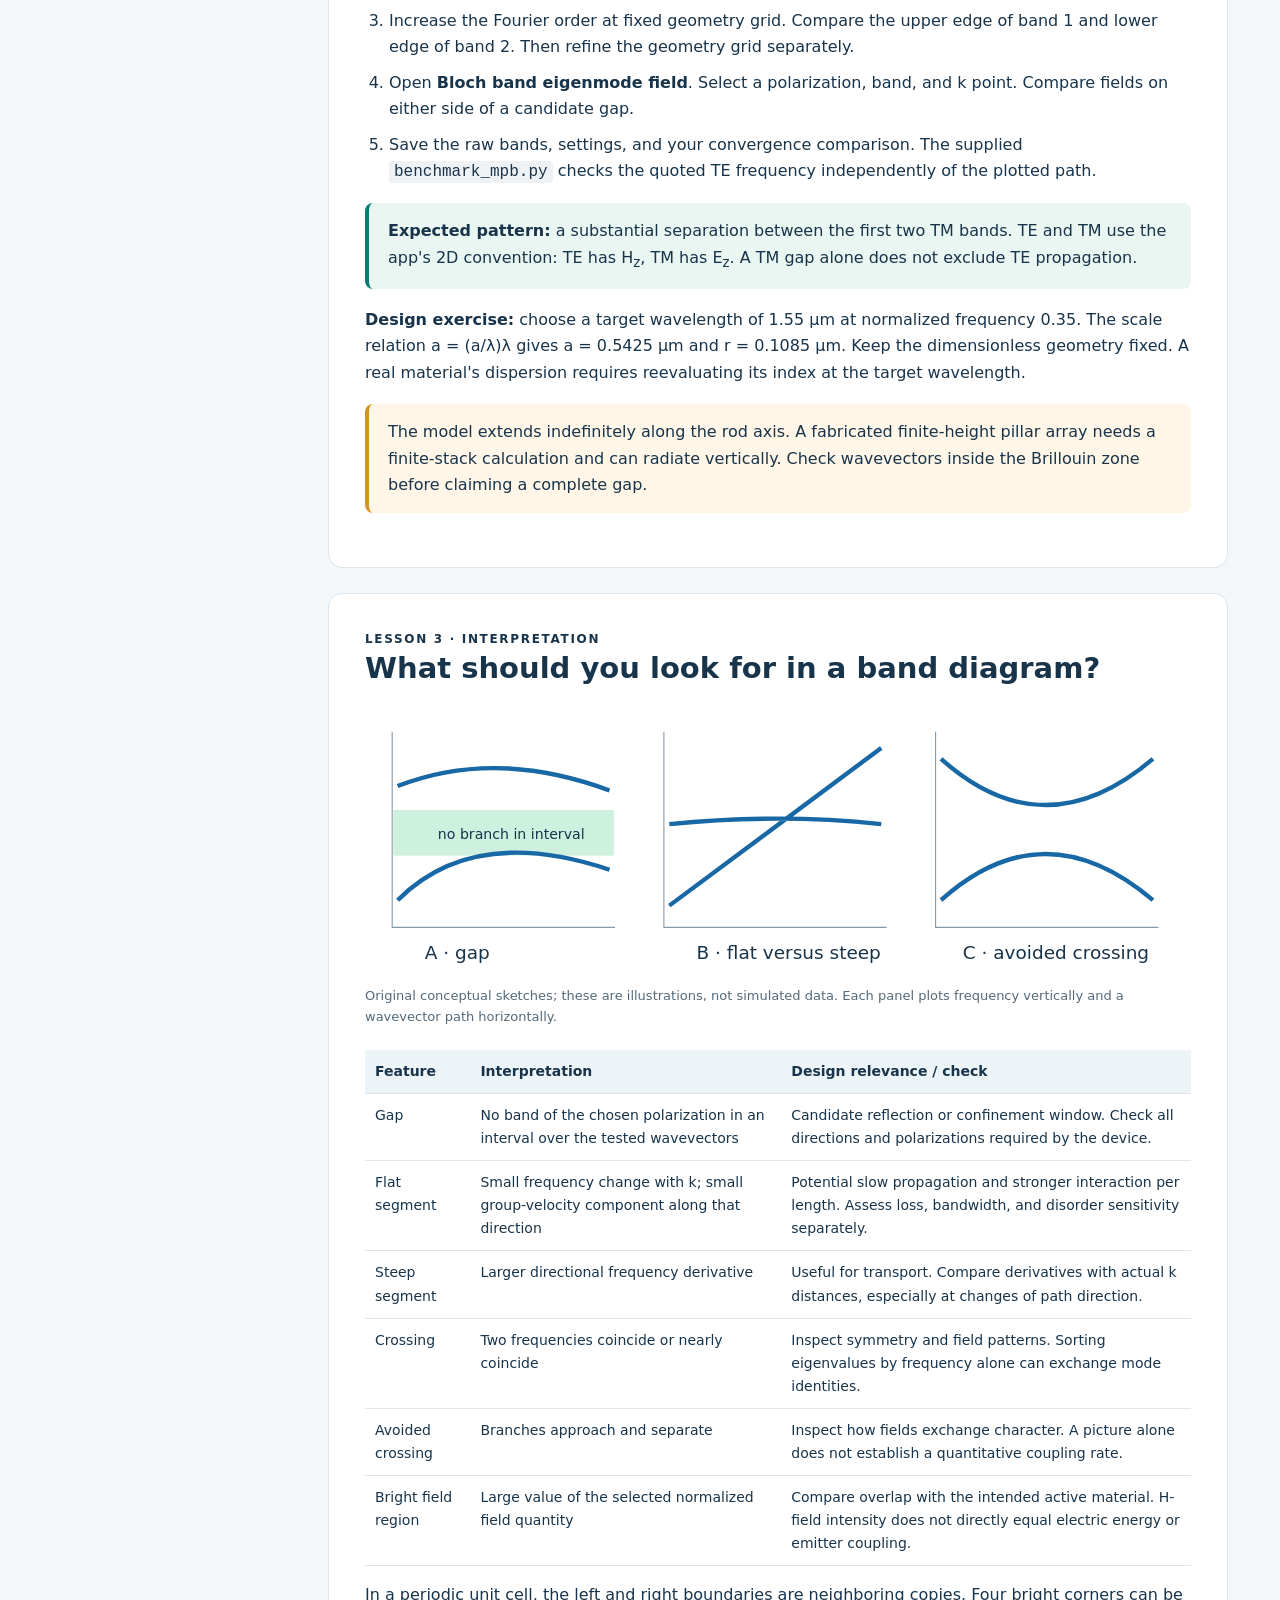
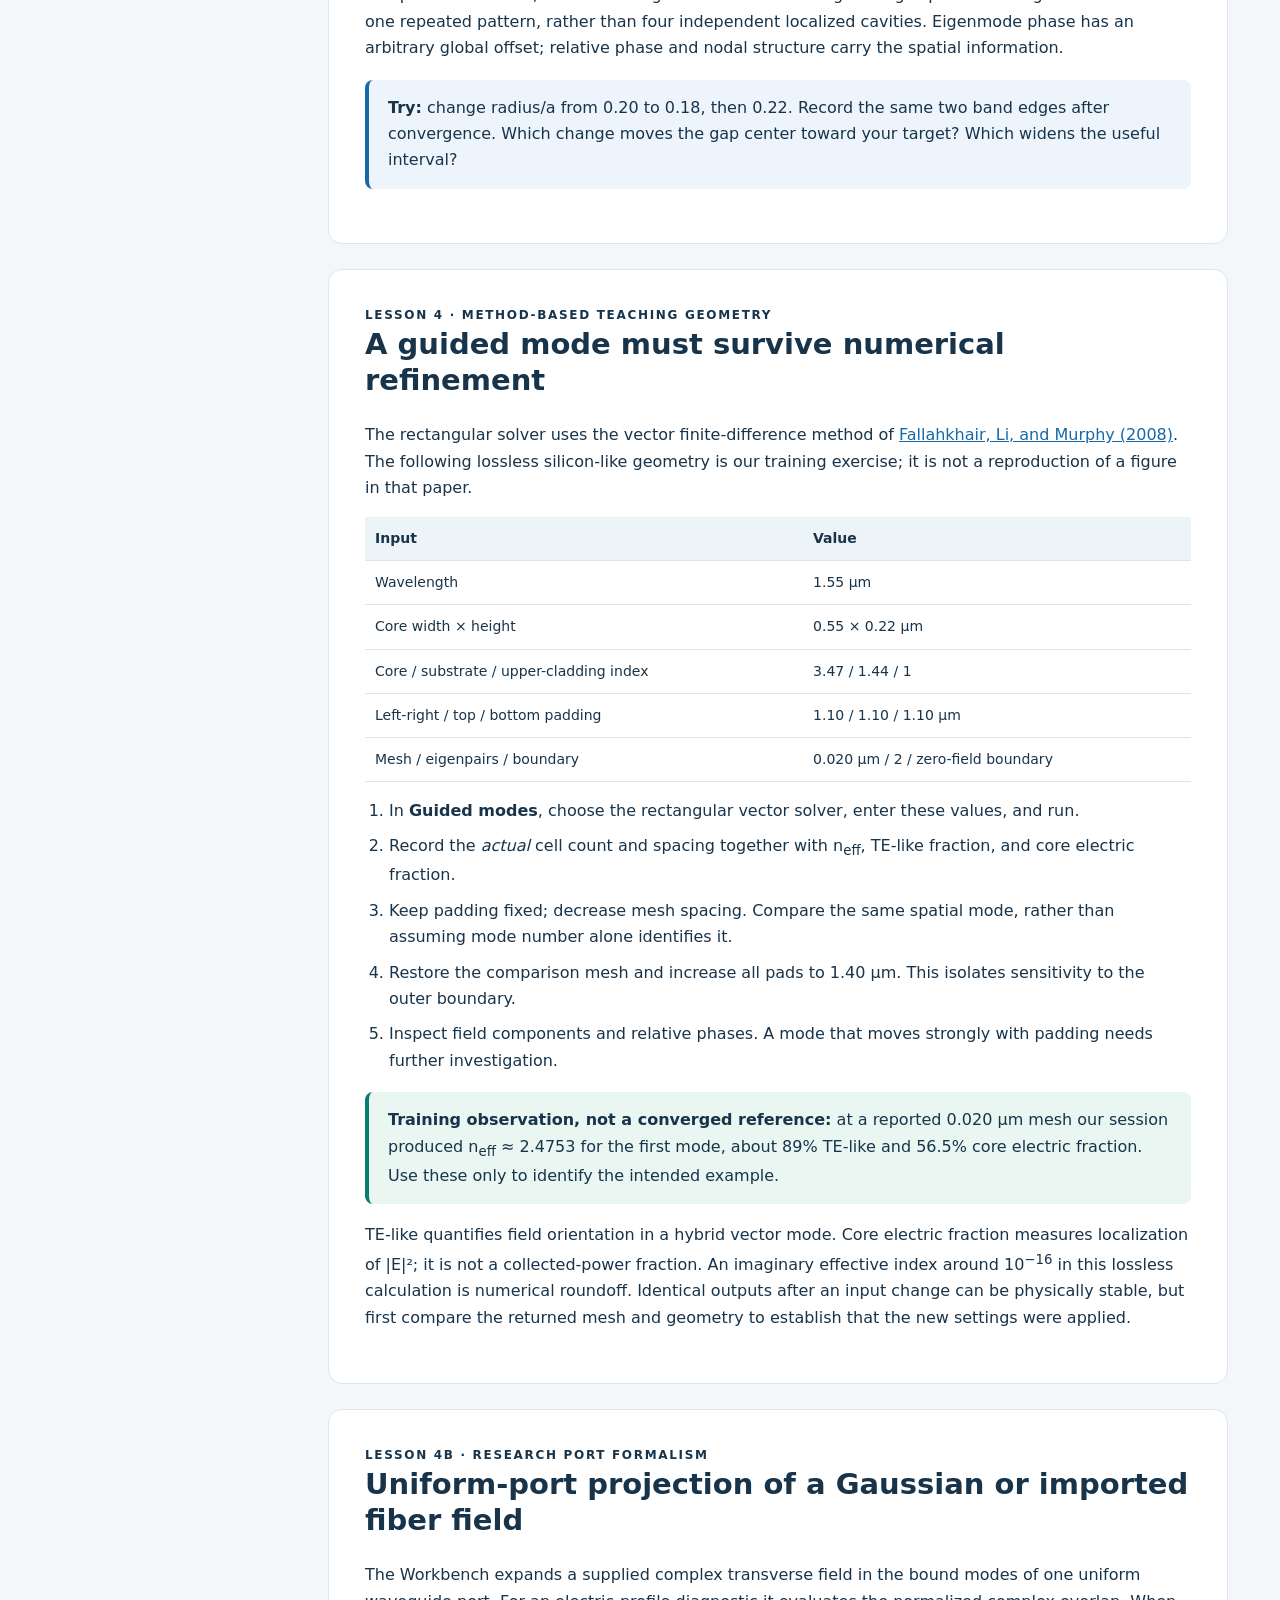
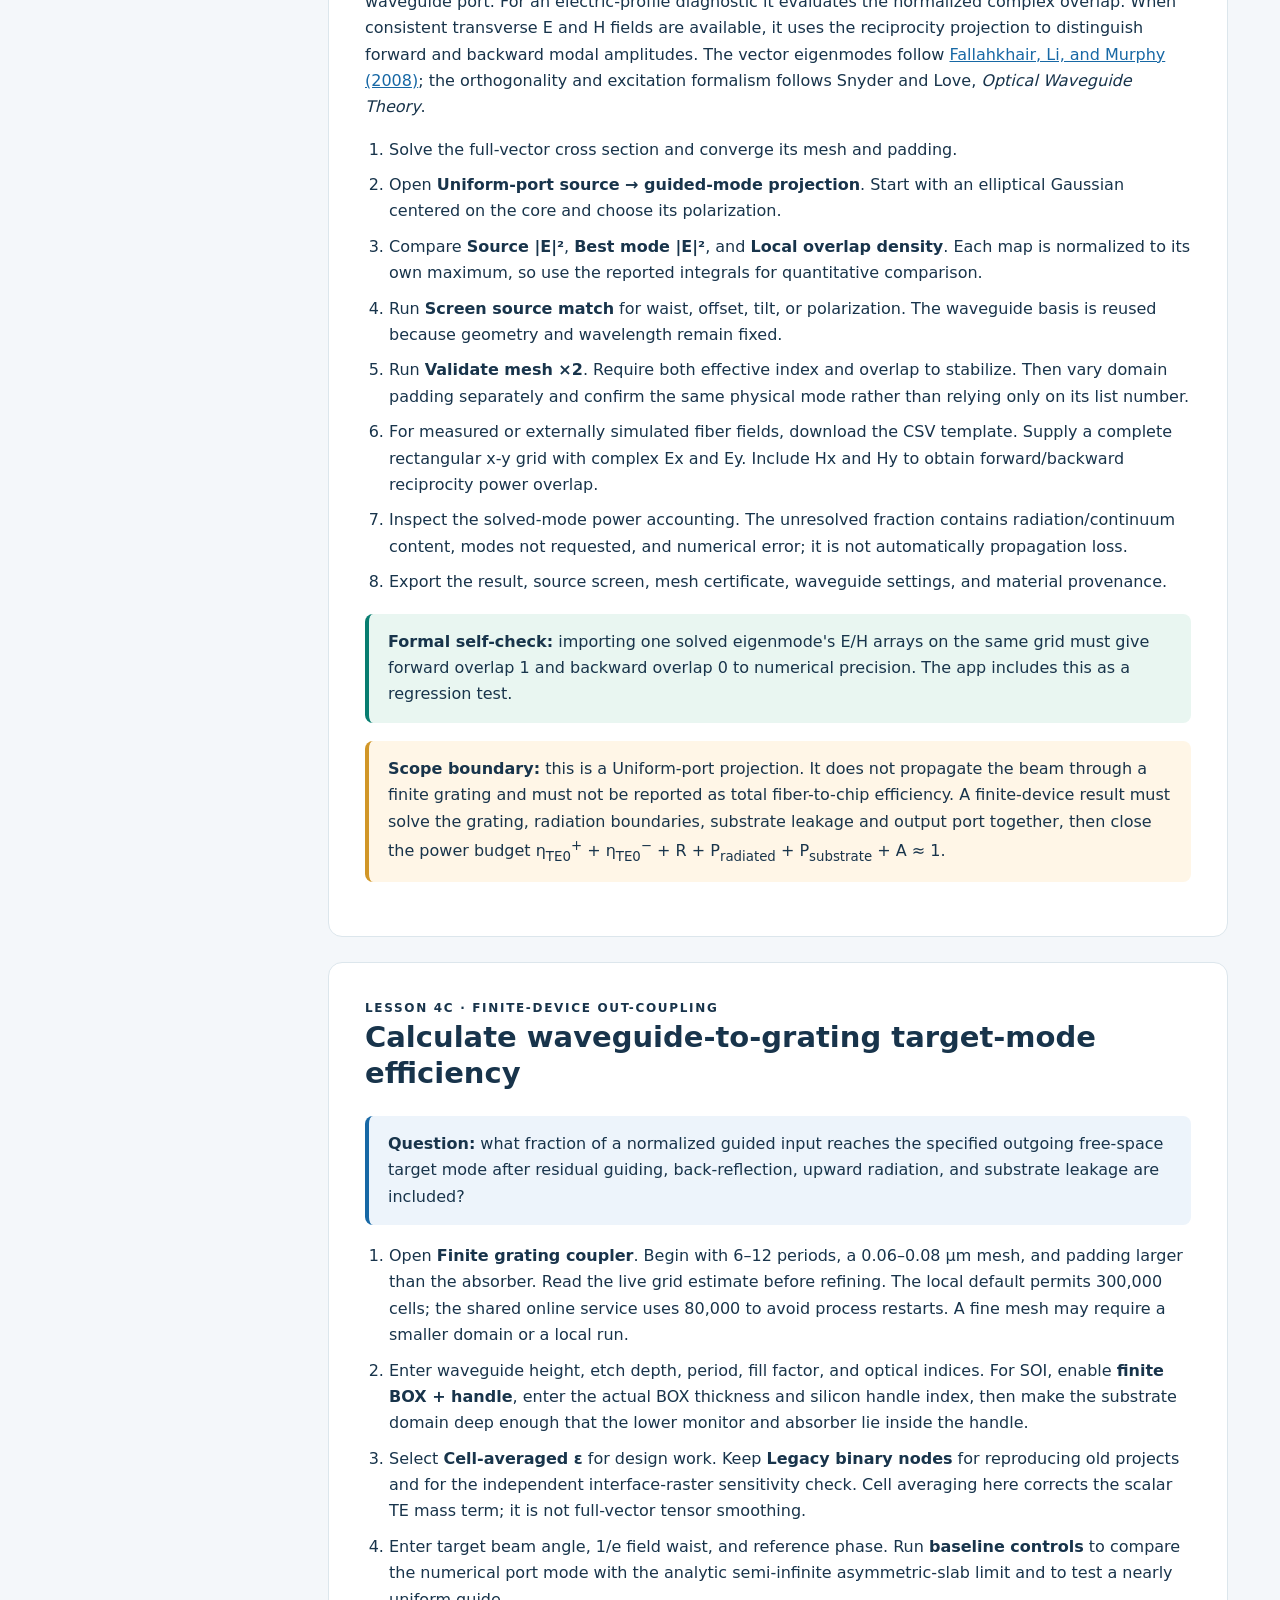
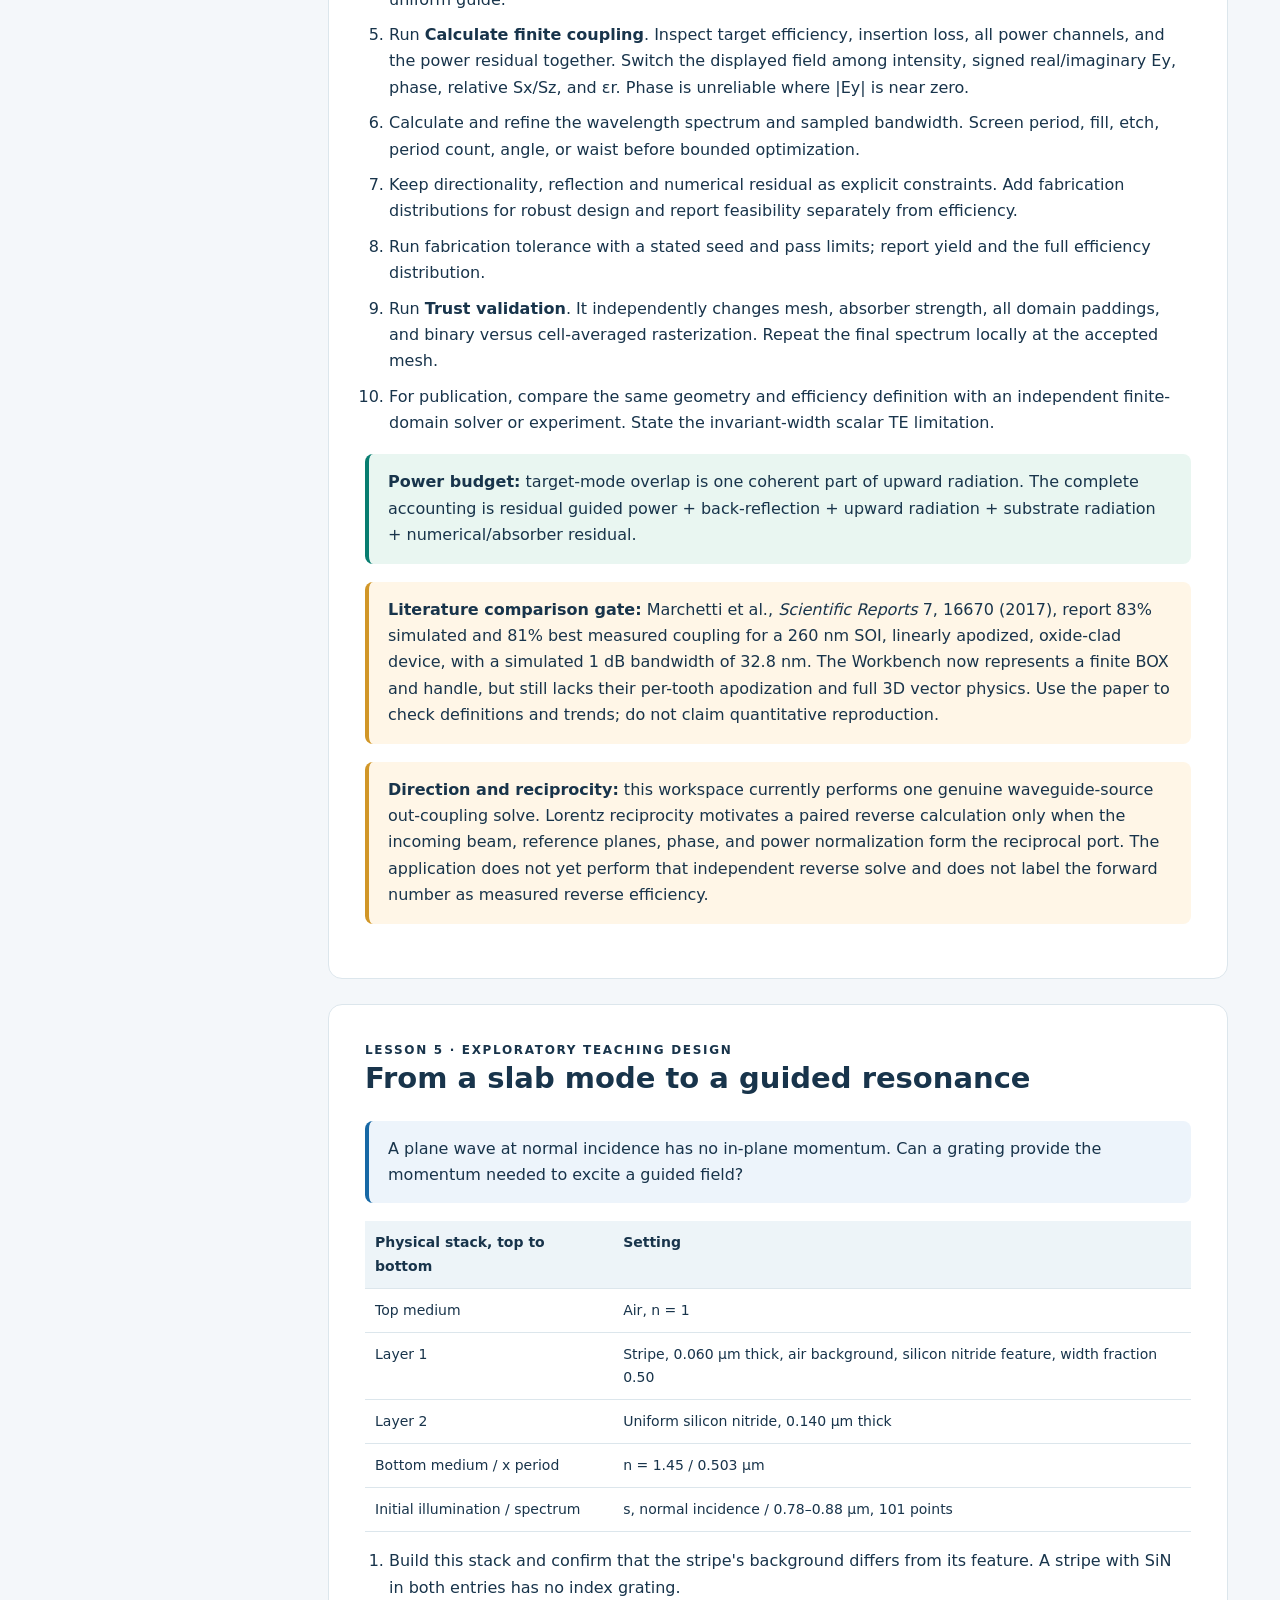
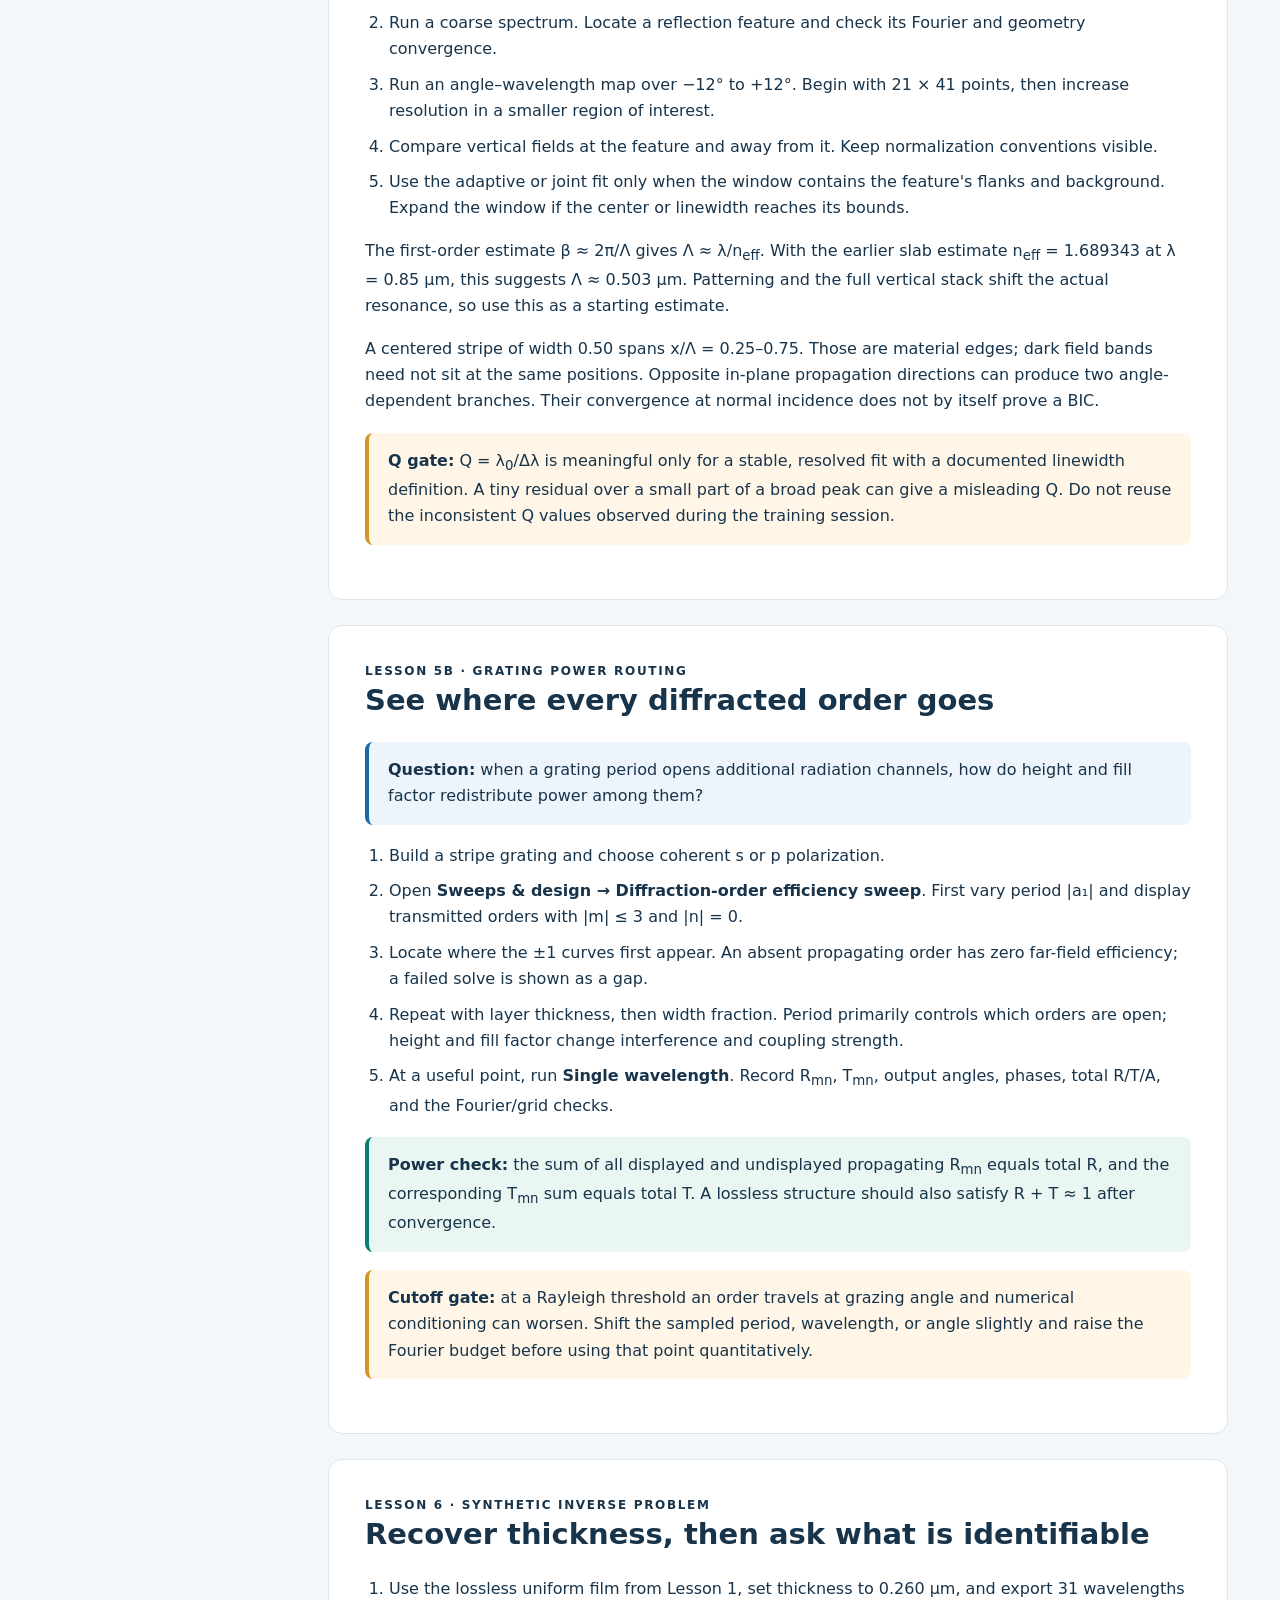
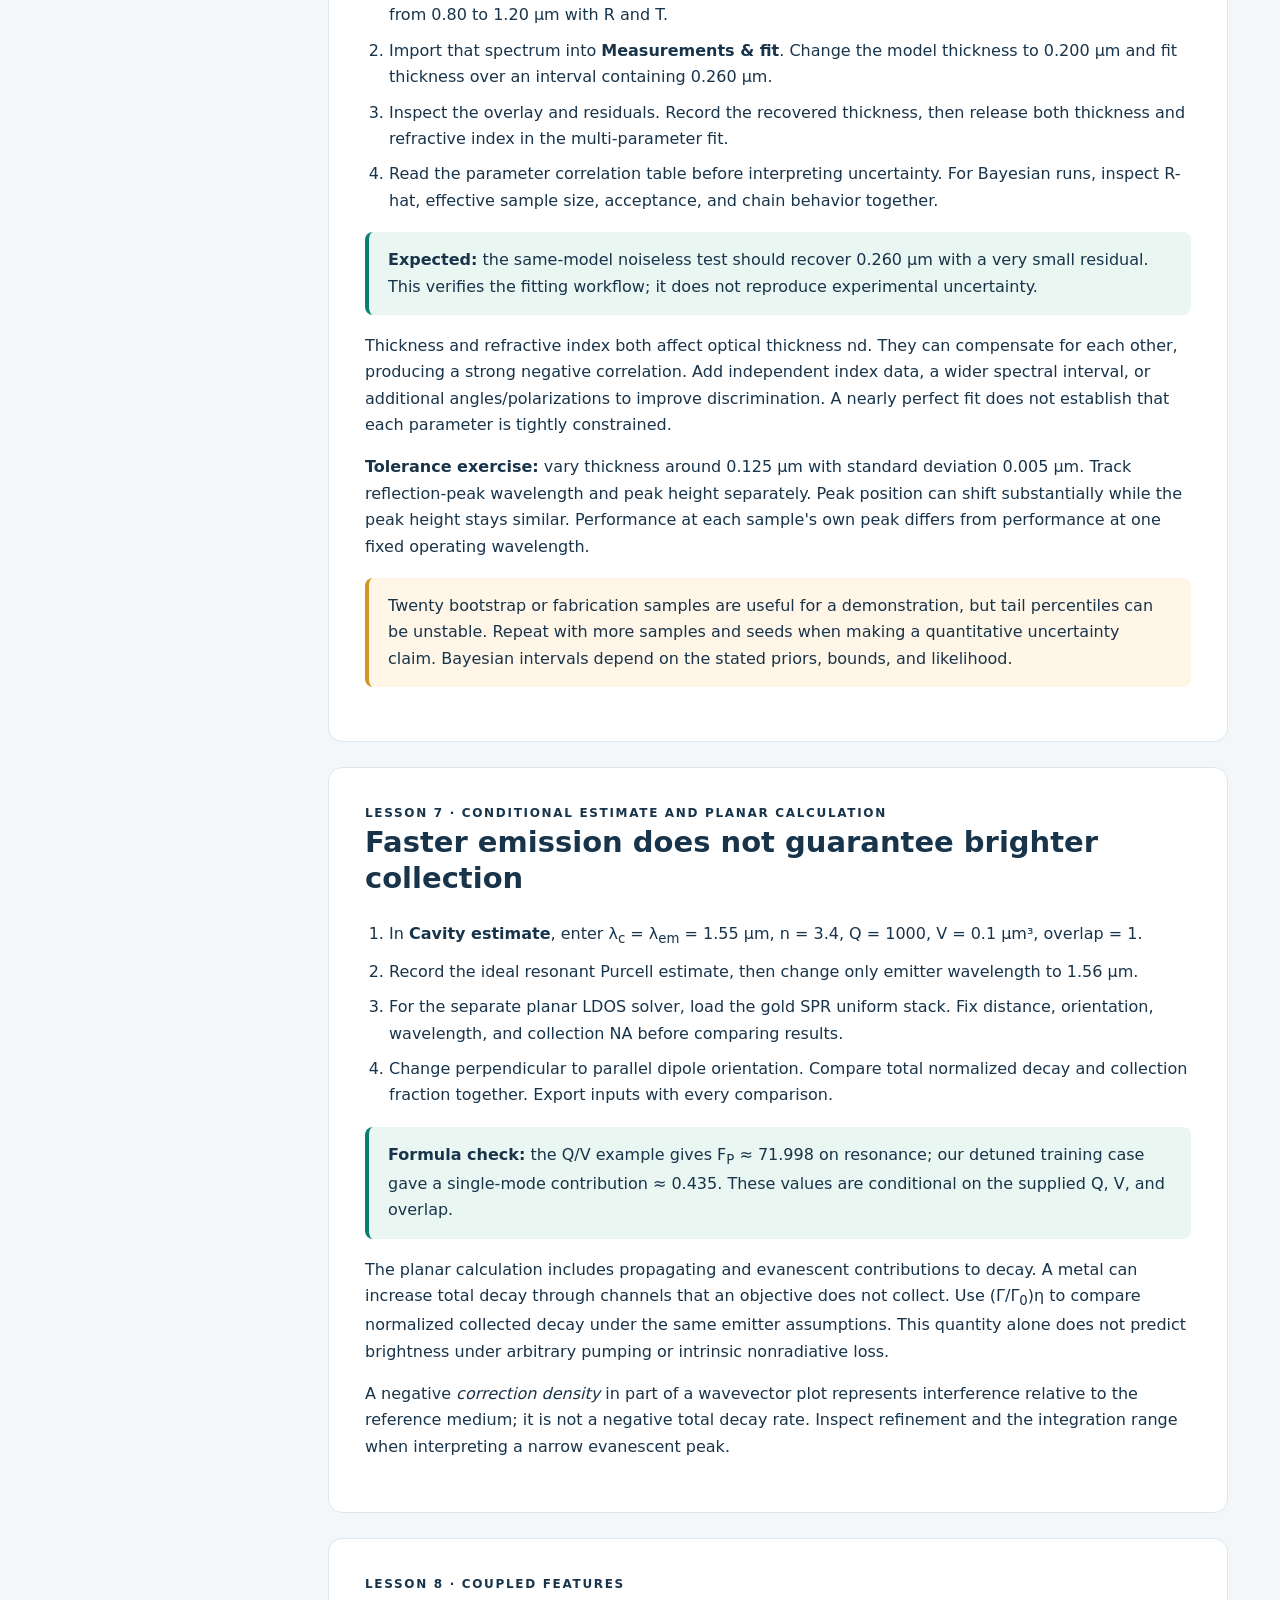
==== commit ade75338: "Raise finite grid capacity and clarify coupler plots" ====
--- a/FIRST_STEPS.html
+++ b/FIRST_STEPS.html
@@ -47,7 +47,7 @@
 <p>TE-like quantifies field orientation in a hybrid vector mode. Core electric fraction measures localization of |E|²; it is not a collected-power fraction. An imaginary effective index around 10<sup>−16</sup> in this lossless calculation is numerical roundoff. Identical outputs after an input change can be physically stable, but first compare the returned mesh and geometry to establish that the new settings were applied.</p></section>
 <section id="port-coupling"><div class="eyebrow">Lesson 4b · research port formalism</div><h2>Uniform-port projection of a Gaussian or imported fiber field</h2><p>The Workbench expands a supplied complex transverse field in the bound modes of one uniform waveguide port. For an electric-profile diagnostic it evaluates the normalized complex overlap. When consistent transverse E and H fields are available, it uses the reciprocity projection to distinguish forward and backward modal amplitudes. The vector eigenmodes follow <a href="https://doi.org/10.1109/JLT.2008.923643">Fallahkhair, Li, and Murphy (2008)</a>; the orthogonality and excitation formalism follows Snyder and Love, <i>Optical Waveguide Theory</i>.</p><ol><li>Solve the full-vector cross section and converge its mesh and padding.</li><li>Open <b>Uniform-port source → guided-mode projection</b>. Start with an elliptical Gaussian centered on the core and choose its polarization.</li><li>Compare <b>Source |E|²</b>, <b>Best mode |E|²</b>, and <b>Local overlap density</b>. Each map is normalized to its own maximum, so use the reported integrals for quantitative comparison.</li><li>Run <b>Screen source match</b> for waist, offset, tilt, or polarization. The waveguide basis is reused because geometry and wavelength remain fixed.</li><li>Run <b>Validate mesh ×2</b>. Require both effective index and overlap to stabilize. Then vary domain padding separately and confirm the same physical mode rather than relying only on its list number.</li><li>For measured or externally simulated fiber fields, download the CSV template. Supply a complete rectangular x-y grid with complex Ex and Ey. Include Hx and Hy to obtain forward/backward reciprocity power overlap.</li><li>Inspect the solved-mode power accounting. The unresolved fraction contains radiation/continuum content, modes not requested, and numerical error; it is not automatically propagation loss.</li><li>Export the result, source screen, mesh certificate, waveguide settings, and material provenance.</li></ol><div class="expect"><b>Formal self-check:</b> importing one solved eigenmode's E/H arrays on the same grid must give forward overlap 1 and backward overlap 0 to numerical precision. The app includes this as a regression test.</div><div class="check"><b>Scope boundary:</b> this is a Uniform-port projection. It does not propagate the beam through a finite grating and must not be reported as total fiber-to-chip efficiency. A finite-device result must solve the grating, radiation boundaries, substrate leakage and output port together, then close the power budget η<sub>TE0</sub><sup>+</sup> + η<sub>TE0</sub><sup>−</sup> + R + P<sub>radiated</sub> + P<sub>substrate</sub> + A ≈ 1.</div></section>
 
-<section id="finite-grating"><div class="eyebrow">Lesson 4c &middot; finite-device out-coupling</div><h2>Calculate waveguide-to-grating target-mode efficiency</h2><p class="question"><b>Question:</b> what fraction of a normalized guided input reaches the specified outgoing free-space target mode after residual guiding, back-reflection, upward radiation, and substrate leakage are included?</p><ol><li>Open <b>Finite grating coupler</b>. Begin with 6&ndash;12 periods, a 0.06&ndash;0.08 &micro;m mesh, and padding larger than the absorber.</li><li>Enter waveguide height, etch depth, period, fill factor, and optical indices. For SOI, enable <b>finite BOX + handle</b>, enter the actual BOX thickness and silicon handle index, then make the substrate domain deep enough that the lower monitor and absorber lie inside the handle.</li><li>Select <b>Cell-averaged ε</b> for design work. Keep <b>Legacy binary nodes</b> for reproducing old projects and for the independent interface-raster sensitivity check. Cell averaging here corrects the scalar TE mass term; it is not full-vector tensor smoothing.</li><li>Enter target beam angle, 1/e field waist, and reference phase. Run <b>baseline controls</b> to compare the numerical port mode with the analytic semi-infinite asymmetric-slab limit and to test a nearly uniform guide.</li><li>Run <b>Calculate finite coupling</b>. Inspect target efficiency, insertion loss, all power channels, and the power residual together. Switch the displayed field among intensity, signed real/imaginary Ey, phase, relative Sx/Sz, and εr. Phase is unreliable where |Ey| is near zero.</li><li>Calculate and refine the wavelength spectrum and sampled bandwidth. Screen period, fill, etch, period count, angle, or waist before bounded optimization.</li><li>Keep directionality, reflection and numerical residual as explicit constraints. Add fabrication distributions for robust design and report feasibility separately from efficiency.</li><li>Run fabrication tolerance with a stated seed and pass limits; report yield and the full efficiency distribution.</li><li>Run <b>Trust validation</b>. It independently changes mesh, absorber strength, all domain paddings, and binary versus cell-averaged rasterization. Repeat the final spectrum locally at the accepted mesh.</li><li>For publication, compare the same geometry and efficiency definition with an independent finite-domain solver or experiment. State the invariant-width scalar TE limitation.</li></ol><div class="expect"><b>Power budget:</b> target-mode overlap is one coherent part of upward radiation. The complete accounting is residual guided power + back-reflection + upward radiation + substrate radiation + numerical/absorber residual.</div><div class="check"><b>Literature comparison gate:</b> Marchetti et al., <i>Scientific Reports</i> 7, 16670 (2017), report 83% simulated and 81% best measured coupling for a 260 nm SOI, linearly apodized, oxide-clad device, with a simulated 1 dB bandwidth of 32.8 nm. The Workbench now represents a finite BOX and handle, but still lacks their per-tooth apodization and full 3D vector physics. Use the paper to check definitions and trends; do not claim quantitative reproduction.</div><div class="check"><b>Direction and reciprocity:</b> this workspace currently performs one genuine waveguide-source out-coupling solve. Lorentz reciprocity motivates a paired reverse calculation only when the incoming beam, reference planes, phase, and power normalization form the reciprocal port. The application does not yet perform that independent reverse solve and does not label the forward number as measured reverse efficiency.</div></section>
+<section id="finite-grating"><div class="eyebrow">Lesson 4c &middot; finite-device out-coupling</div><h2>Calculate waveguide-to-grating target-mode efficiency</h2><p class="question"><b>Question:</b> what fraction of a normalized guided input reaches the specified outgoing free-space target mode after residual guiding, back-reflection, upward radiation, and substrate leakage are included?</p><ol><li>Open <b>Finite grating coupler</b>. Begin with 6&ndash;12 periods, a 0.06&ndash;0.08 &micro;m mesh, and padding larger than the absorber. Read the live grid estimate before refining. The local default permits 300,000 cells; the shared online service uses 80,000 to avoid process restarts. A fine mesh may require a smaller domain or a local run.</li><li>Enter waveguide height, etch depth, period, fill factor, and optical indices. For SOI, enable <b>finite BOX + handle</b>, enter the actual BOX thickness and silicon handle index, then make the substrate domain deep enough that the lower monitor and absorber lie inside the handle.</li><li>Select <b>Cell-averaged ε</b> for design work. Keep <b>Legacy binary nodes</b> for reproducing old projects and for the independent interface-raster sensitivity check. Cell averaging here corrects the scalar TE mass term; it is not full-vector tensor smoothing.</li><li>Enter target beam angle, 1/e field waist, and reference phase. Run <b>baseline controls</b> to compare the numerical port mode with the analytic semi-infinite asymmetric-slab limit and to test a nearly uniform guide.</li><li>Run <b>Calculate finite coupling</b>. Inspect target efficiency, insertion loss, all power channels, and the power residual together. Switch the displayed field among intensity, signed real/imaginary Ey, phase, relative Sx/Sz, and εr. Phase is unreliable where |Ey| is near zero.</li><li>Calculate and refine the wavelength spectrum and sampled bandwidth. Screen period, fill, etch, period count, angle, or waist before bounded optimization.</li><li>Keep directionality, reflection and numerical residual as explicit constraints. Add fabrication distributions for robust design and report feasibility separately from efficiency.</li><li>Run fabrication tolerance with a stated seed and pass limits; report yield and the full efficiency distribution.</li><li>Run <b>Trust validation</b>. It independently changes mesh, absorber strength, all domain paddings, and binary versus cell-averaged rasterization. Repeat the final spectrum locally at the accepted mesh.</li><li>For publication, compare the same geometry and efficiency definition with an independent finite-domain solver or experiment. State the invariant-width scalar TE limitation.</li></ol><div class="expect"><b>Power budget:</b> target-mode overlap is one coherent part of upward radiation. The complete accounting is residual guided power + back-reflection + upward radiation + substrate radiation + numerical/absorber residual.</div><div class="check"><b>Literature comparison gate:</b> Marchetti et al., <i>Scientific Reports</i> 7, 16670 (2017), report 83% simulated and 81% best measured coupling for a 260 nm SOI, linearly apodized, oxide-clad device, with a simulated 1 dB bandwidth of 32.8 nm. The Workbench now represents a finite BOX and handle, but still lacks their per-tooth apodization and full 3D vector physics. Use the paper to check definitions and trends; do not claim quantitative reproduction.</div><div class="check"><b>Direction and reciprocity:</b> this workspace currently performs one genuine waveguide-source out-coupling solve. Lorentz reciprocity motivates a paired reverse calculation only when the incoming beam, reference planes, phase, and power normalization form the reciprocal port. The application does not yet perform that independent reverse solve and does not label the forward number as measured reverse efficiency.</div></section>
 
 <section id="gmr"><div class="eyebrow">Lesson 5 · exploratory teaching design</div><h2>From a slab mode to a guided resonance</h2><p class="question">A plane wave at normal incidence has no in-plane momentum. Can a grating provide the momentum needed to excite a guided field?</p><table><tr><th>Physical stack, top to bottom</th><th>Setting</th></tr><tr><td>Top medium</td><td>Air, n = 1</td></tr><tr><td>Layer 1</td><td>Stripe, 0.060 µm thick, air background, silicon nitride feature, width fraction 0.50</td></tr><tr><td>Layer 2</td><td>Uniform silicon nitride, 0.140 µm thick</td></tr><tr><td>Bottom medium / x period</td><td>n = 1.45 / 0.503 µm</td></tr><tr><td>Initial illumination / spectrum</td><td>s, normal incidence / 0.78–0.88 µm, 101 points</td></tr></table>
 <ol><li>Build this stack and confirm that the stripe's background differs from its feature. A stripe with SiN in both entries has no index grating.</li><li>Run a coarse spectrum. Locate a reflection feature and check its Fourier and geometry convergence.</li><li>Run an angle–wavelength map over −12° to +12°. Begin with 21 × 41 points, then increase resolution in a smaller region of interest.</li><li>Compare vertical fields at the feature and away from it. Keep normalization conventions visible.</li><li>Use the adaptive or joint fit only when the window contains the feature's flanks and background. Expand the window if the center or linewidth reaches its bounds.</li></ol>
@@ -70,7 +70,7 @@
 
 <section id="constrained-design"><div class="eyebrow">Lesson 12 · constrained design</div><h2>Optimize a 50:50 two-order splitter</h2><ol><li>Open <b>Sweeps &amp; design</b> and the <b>Multi-objective geometry optimizer</b>. Add period x, period y, fill x, fill y and layer thickness as independent variables, each with fabrication-based bounds.</li><li>Keep the reusable observables <code>eta2 = To(0,0)+To(-1,0)</code>, <code>balance = abs(To(0,0)-To(-1,0))/eta2</code>, and <code>unwanted = T-eta2</code>. Definitions are evaluated in order, so later metrics may use earlier names.</li><li>Add a custom objective, enter <code>eta2</code> as its reusable name, and maximize it at the operating wavelength.</li><li>Add separate constraints <code>eta2 ≥ 0.70</code> and <code>balance ≤ 0.02</code>. These are feasibility requirements; their violations are not hidden in the objective score.</li><li>Use a modest global budget first. Enable candidate convergence screening after the feasible region is found.</li><li>Read the feasibility table and design dashboard. A high score with a failed constraint is not an acceptable design.</li><li>Require the automatic final Trust report to pass at every objective and constraint wavelength. Export the report with its model fingerprints.</li></ol><div class="expect"><b>Expected report:</b> the best geometry, named metric values, each constraint with Pass or Fail, R/T/A and specular powers, active diffraction orders, and Fourier/grid Trust status.</div><div class="check">This search is bounded differential evolution and cannot prove a global optimum. Repeat with several seeds and then run fabrication tolerance analysis. Pareto-front and yield-constrained optimization remain later extensions.</div></section>
 
-<section id="recovery"><div class="eyebrow">Keep beside you while calculating</div><h2>A warning should tell you the next action</h2><table><tr><th>Message / symptom</th><th>Next action</th><th>What establishes success?</th></tr><tr><td>100 of 101 Fourier checks passed</td><td>Open the failed coordinate in the recovery list. Increase harmonics and check the geometry grid. Rerun the spectrum.</td><td>The points used for the claim pass and the feature stays stable.</td></tr><tr><td>Grazing-order cutoff</td><td>Shift wavelength or angle slightly. For a uniform film use TMM; a bookkeeping period should not determine film physics.</td><td>Neighboring solutions are stable; the cutoff is documented.</td></tr><tr><td>Map looks pixelated</td><td>Increase computed wavelength/angle samples or narrow the range. Set your maximum scan points before running.</td><td>The feature position and width stabilize with sampling. Display smoothing adds no data.</td></tr><tr><td>Fine mesh rejected</td><td>Read requested cell count. Reduce the window or coarsen mesh if it exceeds 120,000 cells. Refine mesh and padding separately.</td><td>Both refinements stabilize the same mode within your stated tolerance.</td></tr><tr><td>Fit at a bound / unstable Q</td><td>Widen the interval, resolve the background and linewidth, then refit.</td><td>Center and width stay stable under window and sampling changes.</td></tr><tr><td>Very low acceptance / low ESS</td><td>Reconsider proposal scale and parameterization; inspect chains and lengthen sampling after tuning.</td><td>Chains mix and estimates agree across independent runs.</td></tr><tr><td>Changed inputs, identical outputs</td><td>Compare returned input geometry and mesh, then rerun. Do not infer caching from equal rounded numbers alone.</td><td>The result metadata match the intended inputs.</td></tr></table><p>Elapsed time is measured. Remaining time is estimated from completed work and can change as a solver encounters harder points. Cancellation takes effect at a solver checkpoint; a matrix factorization may need to finish first.</p></section>
+<section id="recovery"><div class="eyebrow">Keep beside you while calculating</div><h2>A warning should tell you the next action</h2><table><tr><th>Message / symptom</th><th>Next action</th><th>What establishes success?</th></tr><tr><td>100 of 101 Fourier checks passed</td><td>Open the failed coordinate in the recovery list. Increase harmonics and check the geometry grid. Rerun the spectrum.</td><td>The points used for the claim pass and the feature stays stable.</td></tr><tr><td>Grazing-order cutoff</td><td>Shift wavelength or angle slightly. For a uniform film use TMM; a bookkeeping period should not determine film physics.</td><td>Neighboring solutions are stable; the cutoff is documented.</td></tr><tr><td>Map looks pixelated</td><td>Increase computed wavelength/angle samples or narrow the range. Set your maximum scan points before running.</td><td>The feature position and width stabilize with sampling. Display smoothing adds no data.</td></tr><tr><td>Fine mesh rejected</td><td>Read the live grid estimate and the server-reported limit. Reduce the window or coarsen the mesh when needed. Local and shared-online limits differ; refine mesh and padding separately.</td><td>Both refinements stabilize the same mode within your stated tolerance.</td></tr><tr><td>Fit at a bound / unstable Q</td><td>Widen the interval, resolve the background and linewidth, then refit.</td><td>Center and width stay stable under window and sampling changes.</td></tr><tr><td>Very low acceptance / low ESS</td><td>Reconsider proposal scale and parameterization; inspect chains and lengthen sampling after tuning.</td><td>Chains mix and estimates agree across independent runs.</td></tr><tr><td>Changed inputs, identical outputs</td><td>Compare returned input geometry and mesh, then rerun. Do not infer caching from equal rounded numbers alone.</td><td>The result metadata match the intended inputs.</td></tr></table><p>Elapsed time is measured. Remaining time is estimated from completed work and can change as a solver encounters harder points. Cancellation takes effect at a solver checkpoint; a matrix factorization may need to finish first.</p></section>
 
 <section id="usage"><h2>Choose a comfortable layout and understand usage</h2><p>The interface uses split settings/results panes on wide screens and landscape tablets, and a stacked layout in portrait. Use <b>Workspace layout</b> in the run bar to force Split or Stacked when the automatic choice does not suit the screen. Plots remain scrollable and can be enlarged without changing calculated data.</p><p>Open <b>Usage statistics</b> to see approximate anonymous browsers, sessions, page views, completed and failed calculations, recent daily activity, and frequently used calculation types. The counter does not inspect simulation inputs or results and does not store names, email addresses, IP addresses, user agents, or uploaded data. One person using different browsers can count more than once, while several people sharing one browser can count once. Always read the displayed collection start time: the free online deployment uses temporary storage unless a durable usage path is configured.</p></section>
 
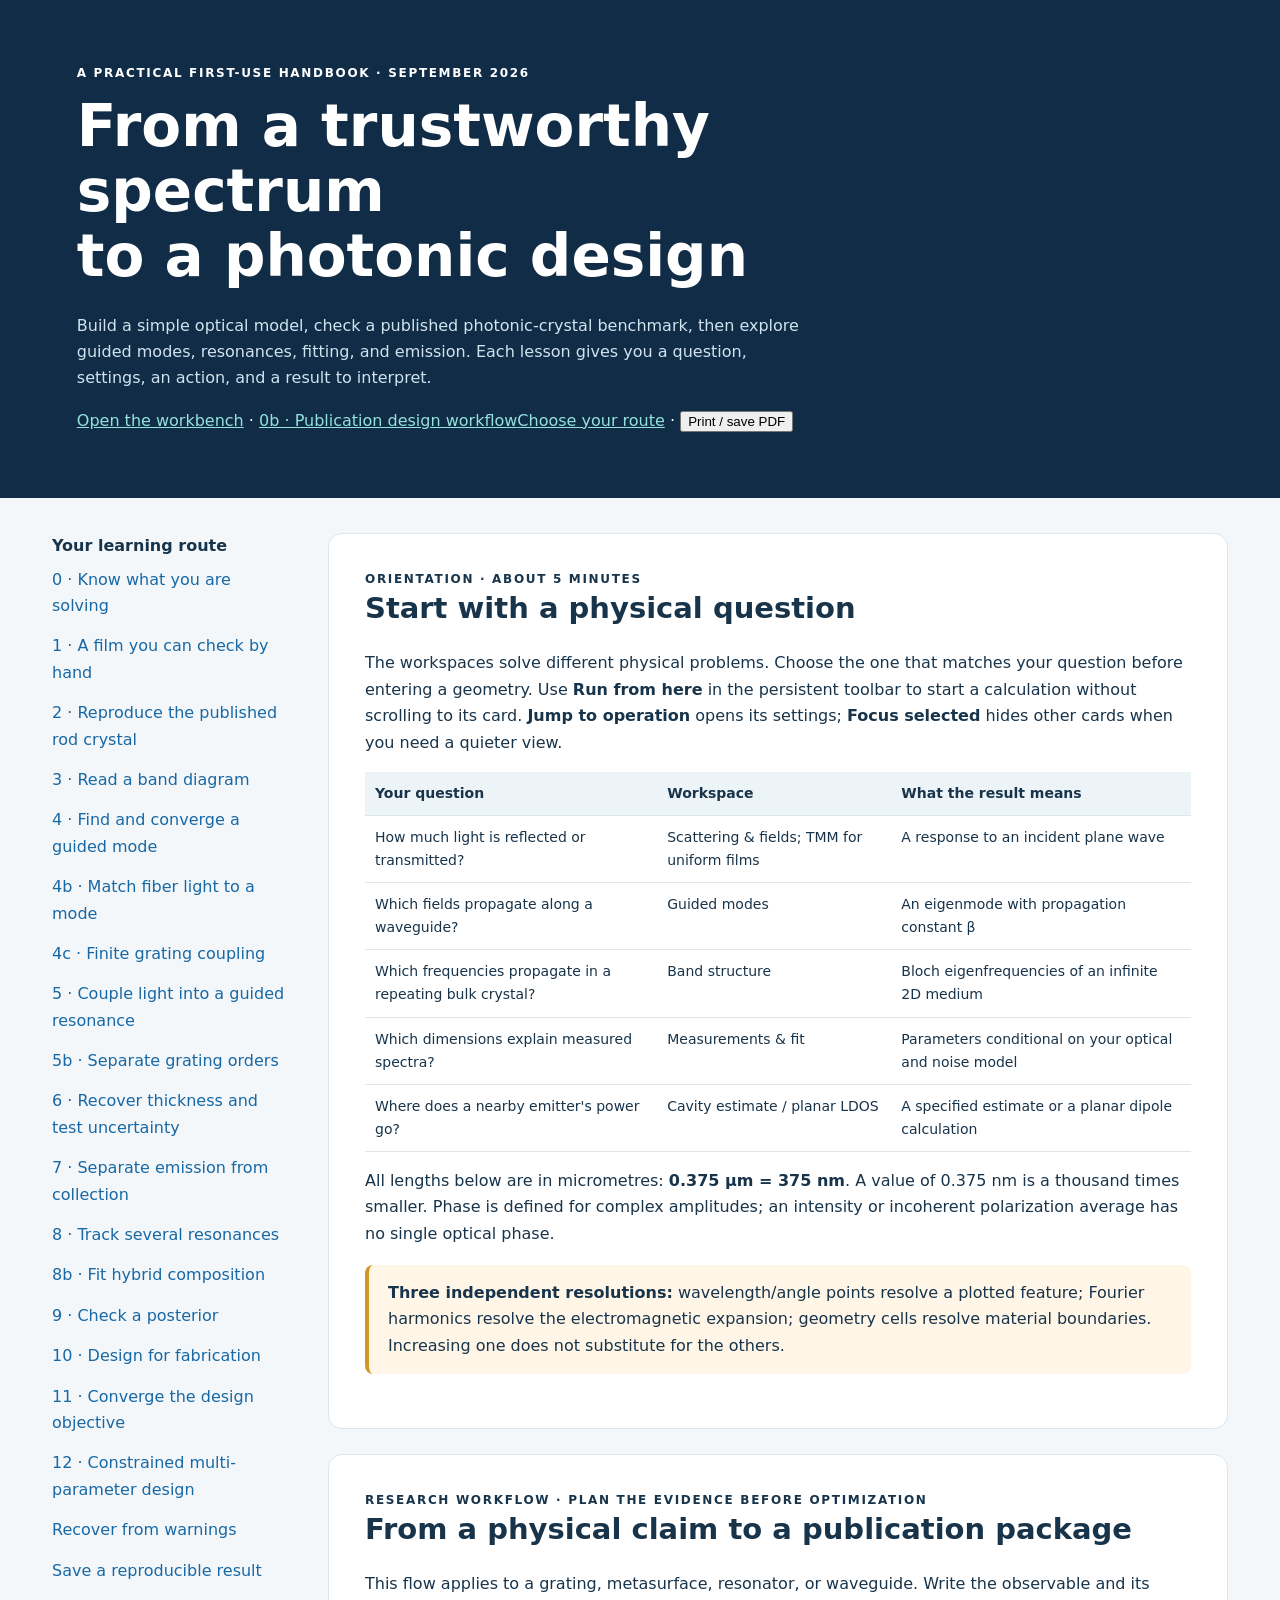
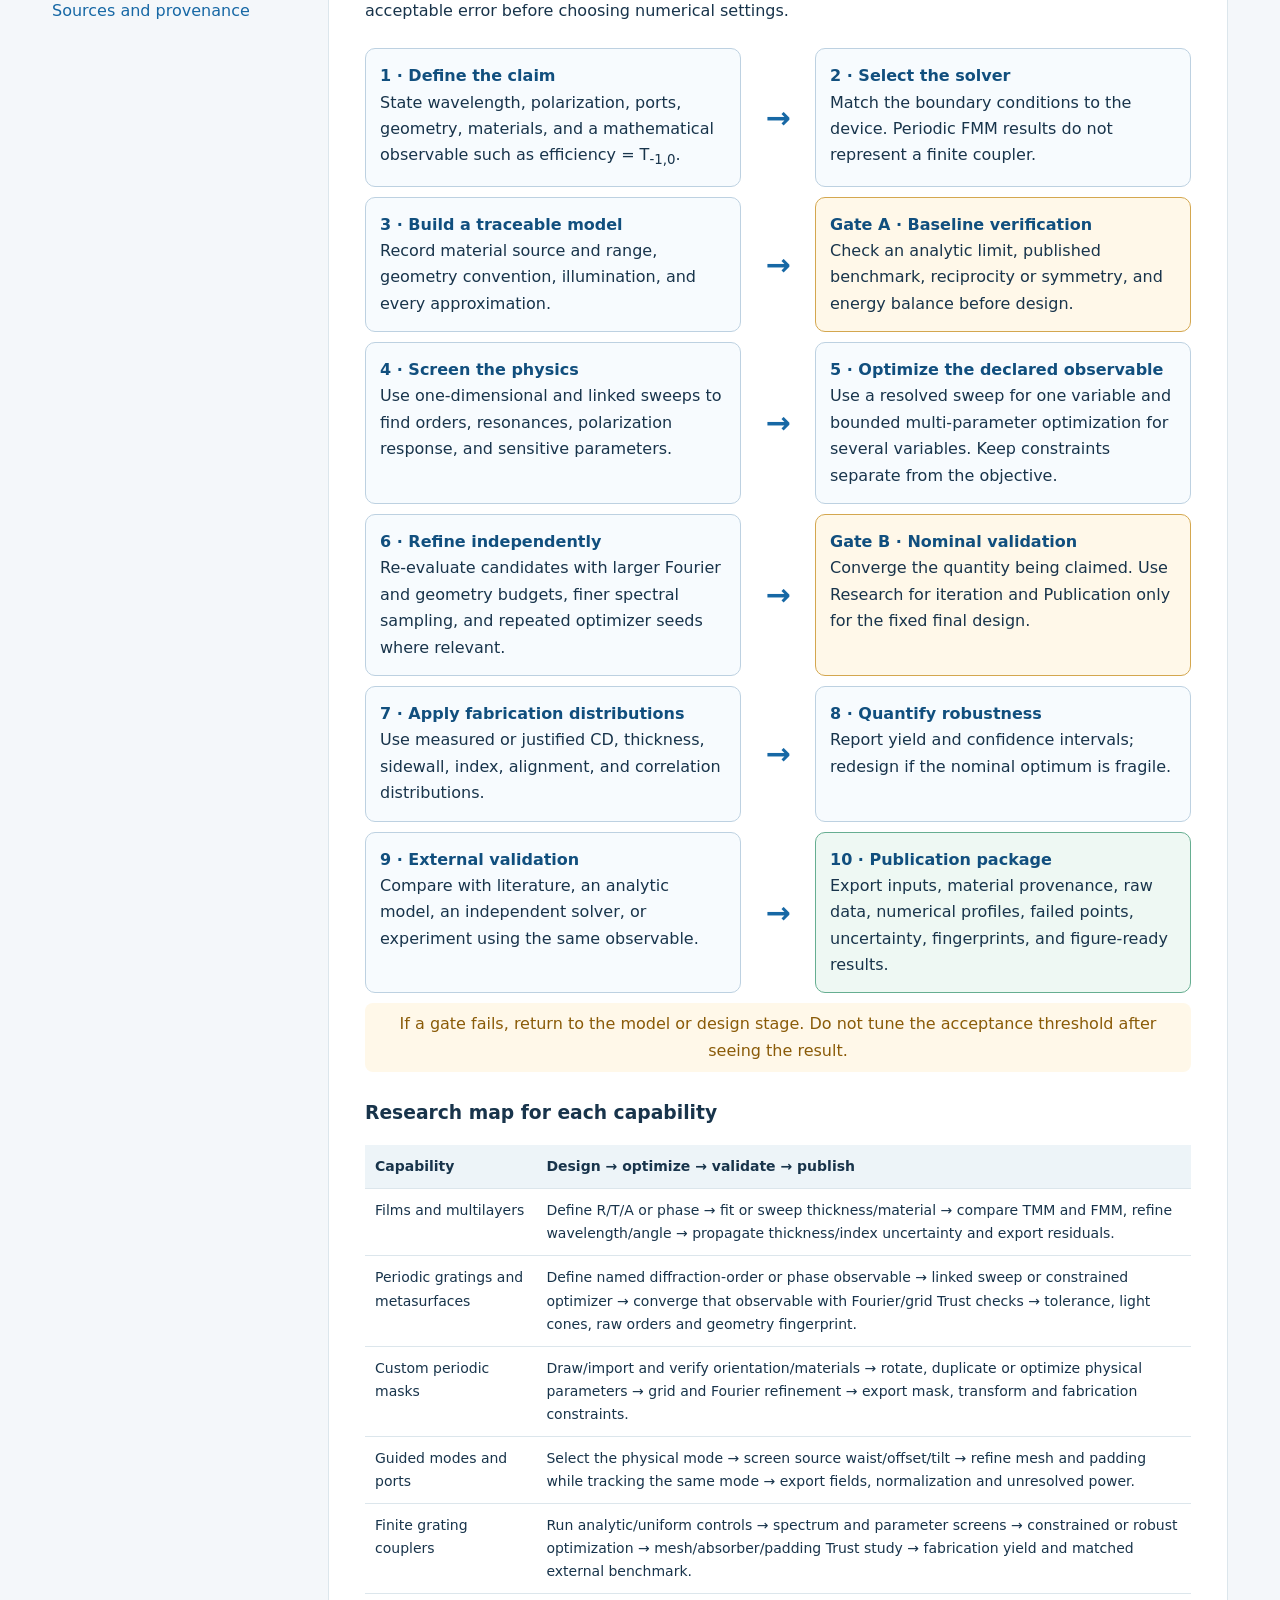
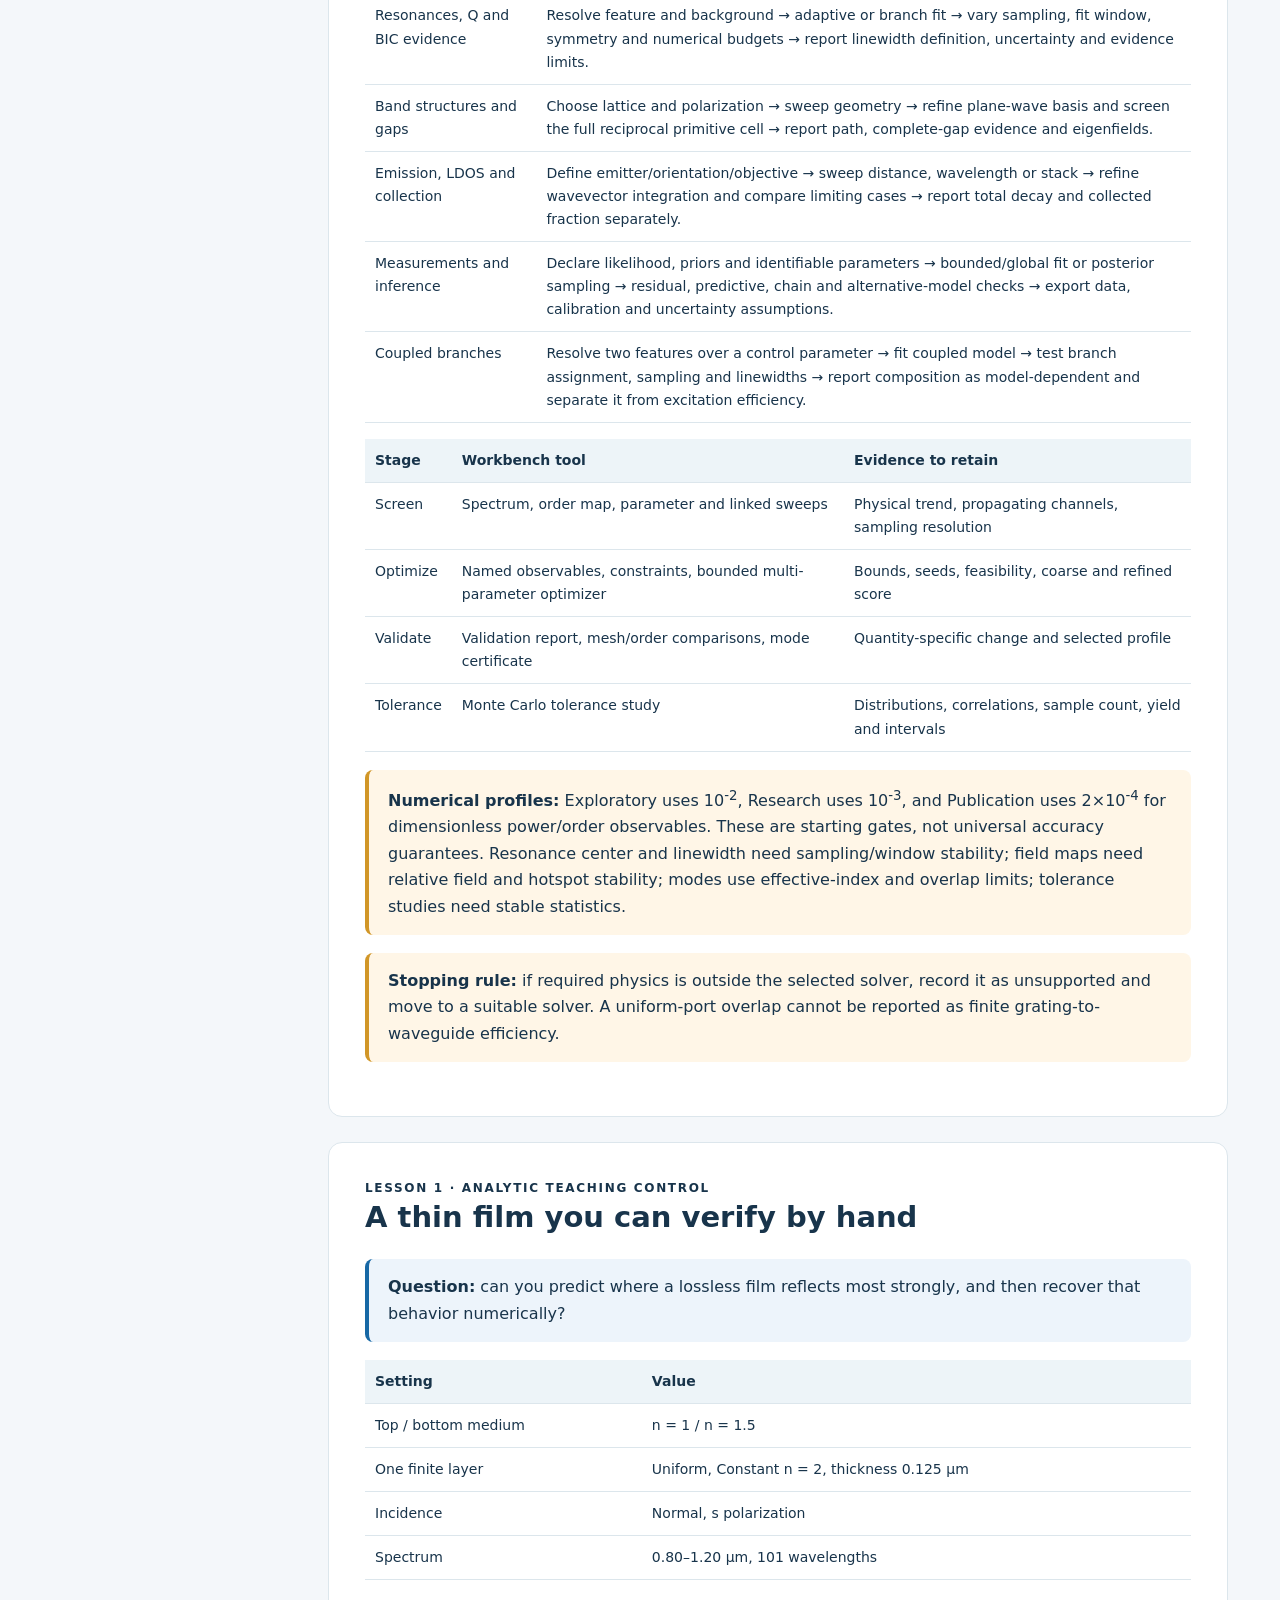
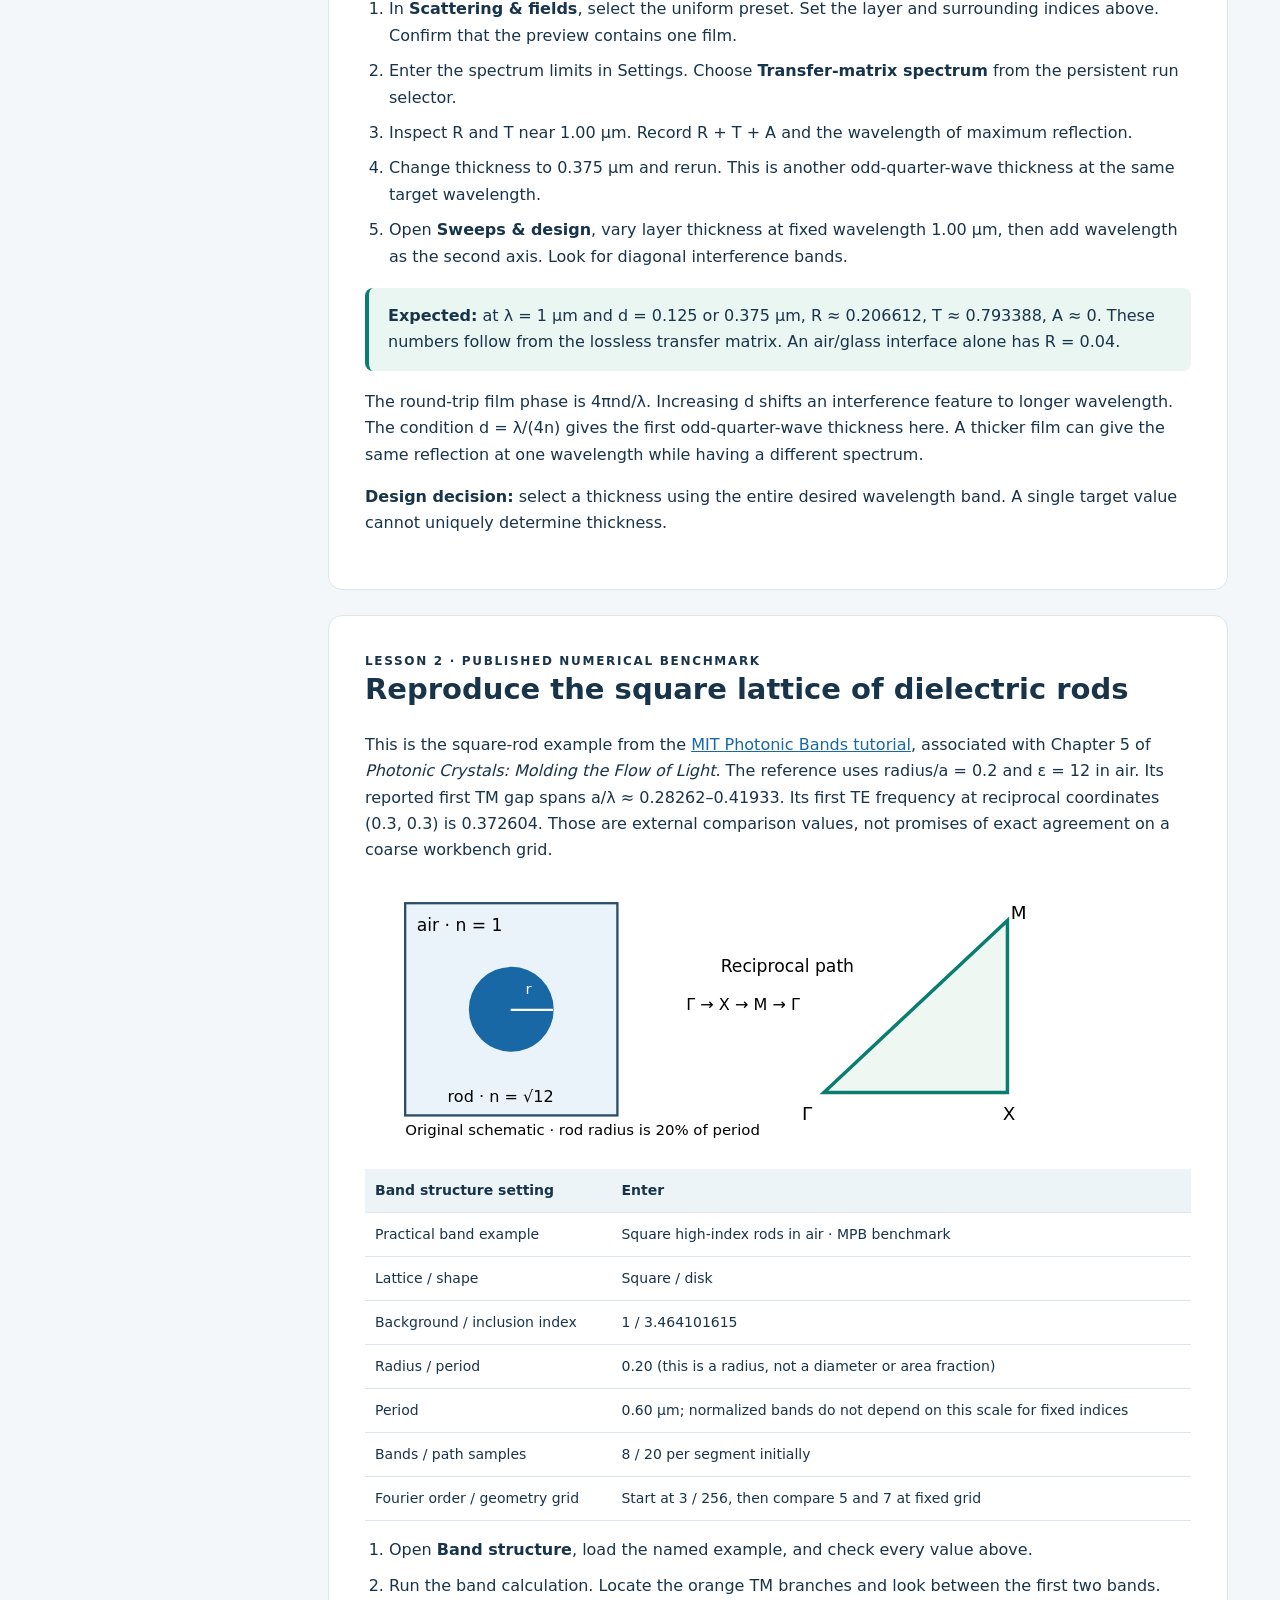
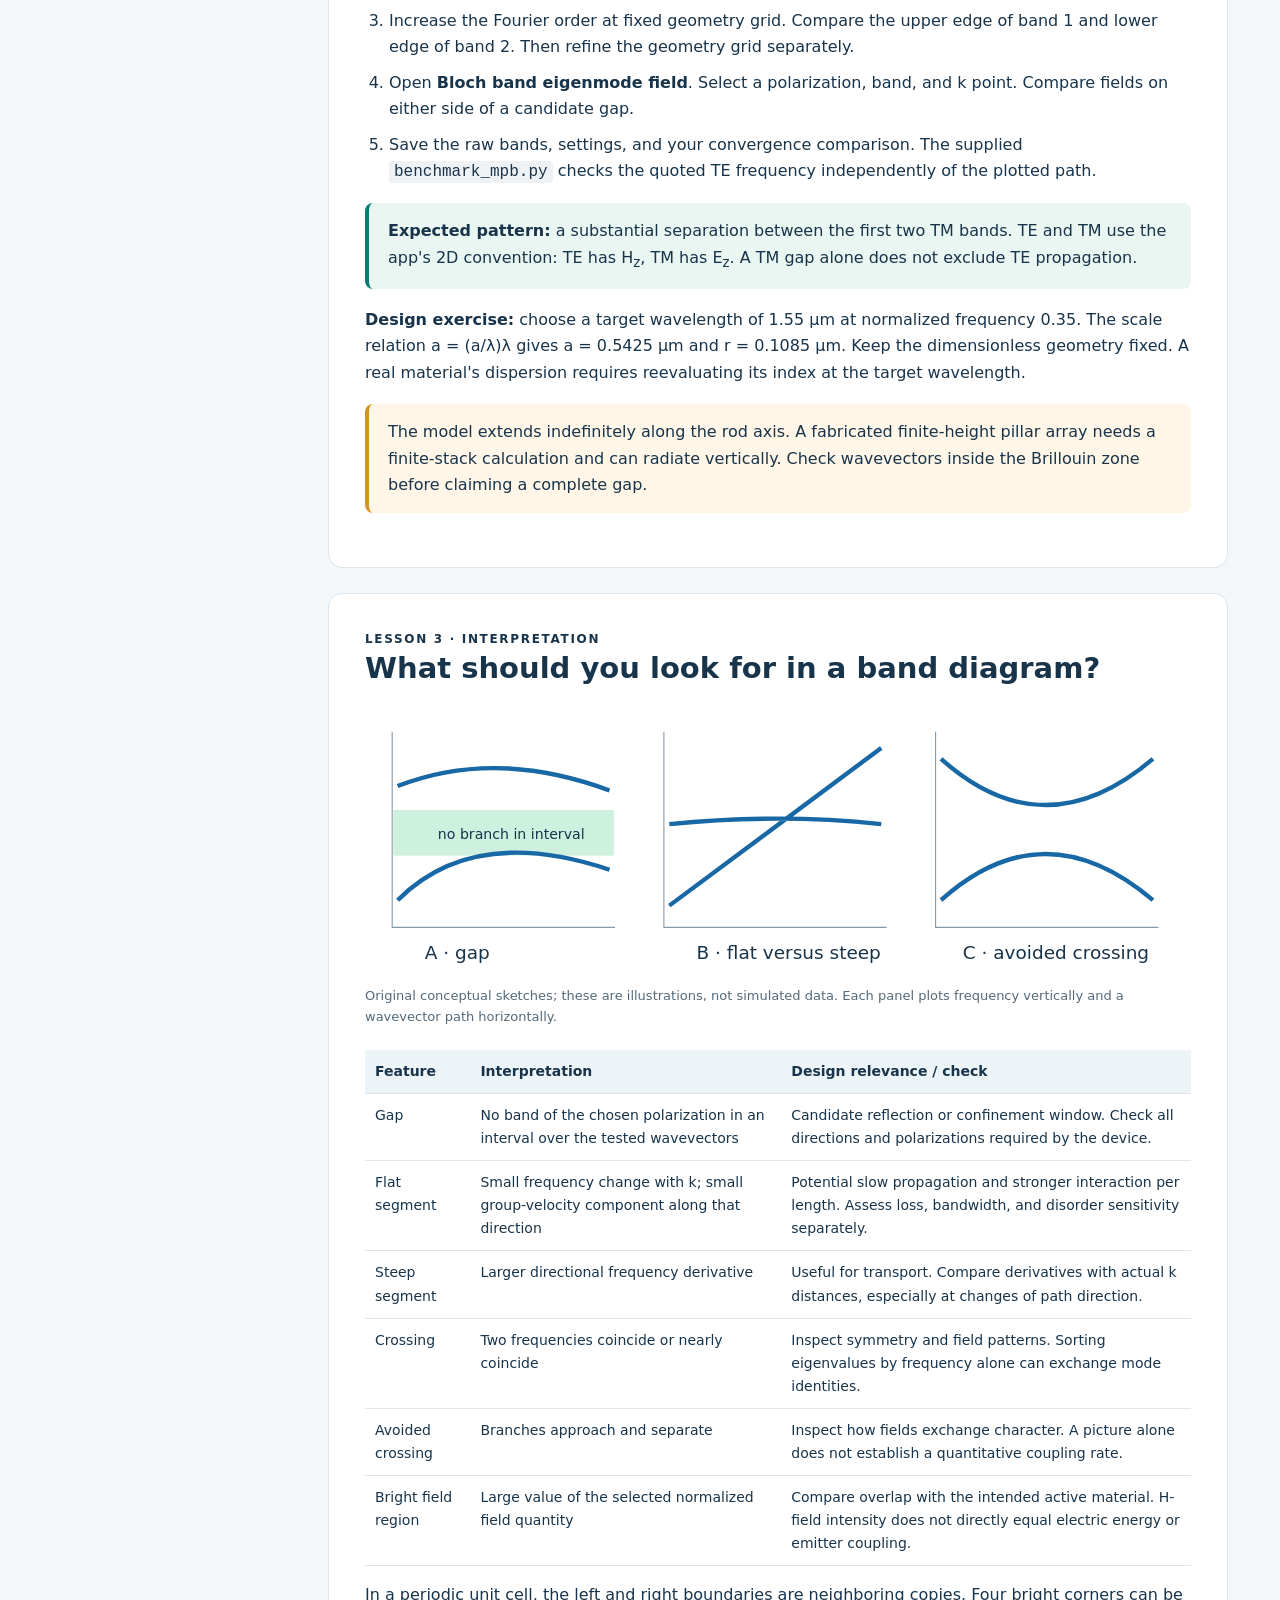
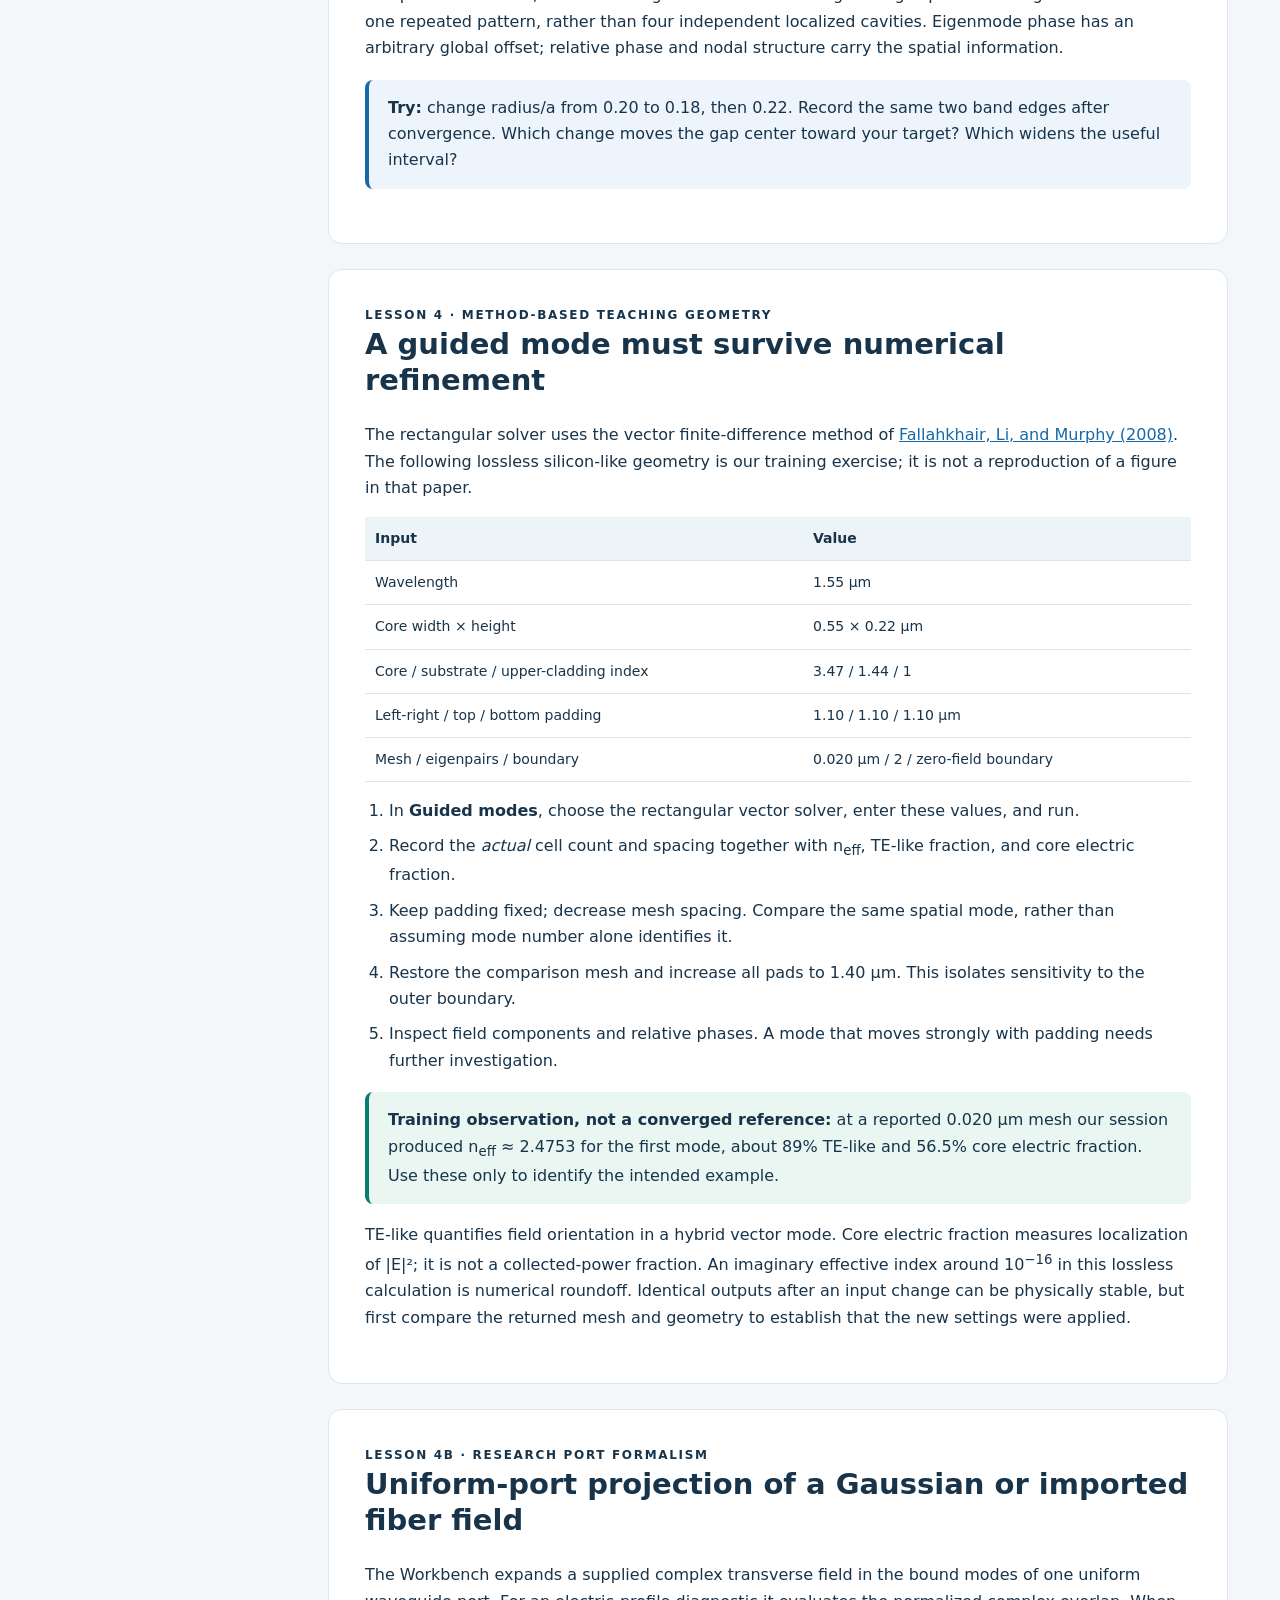
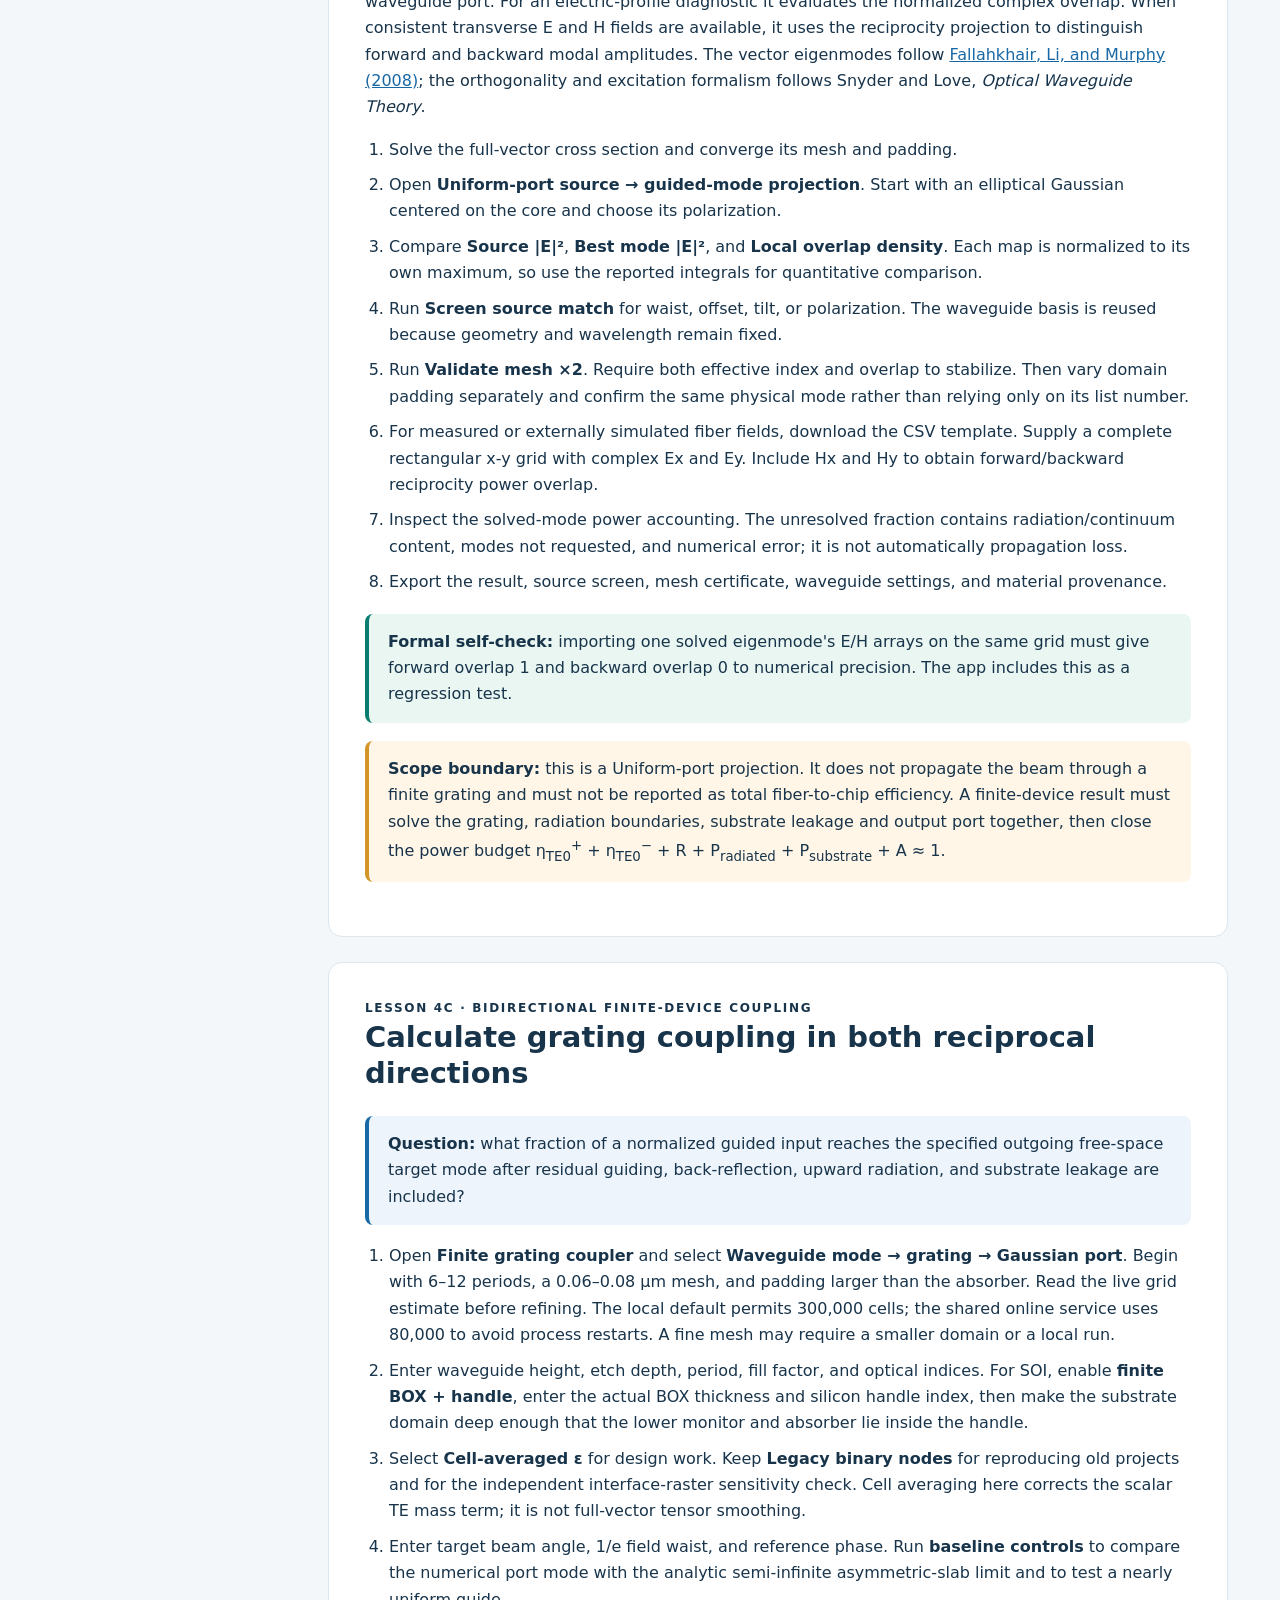
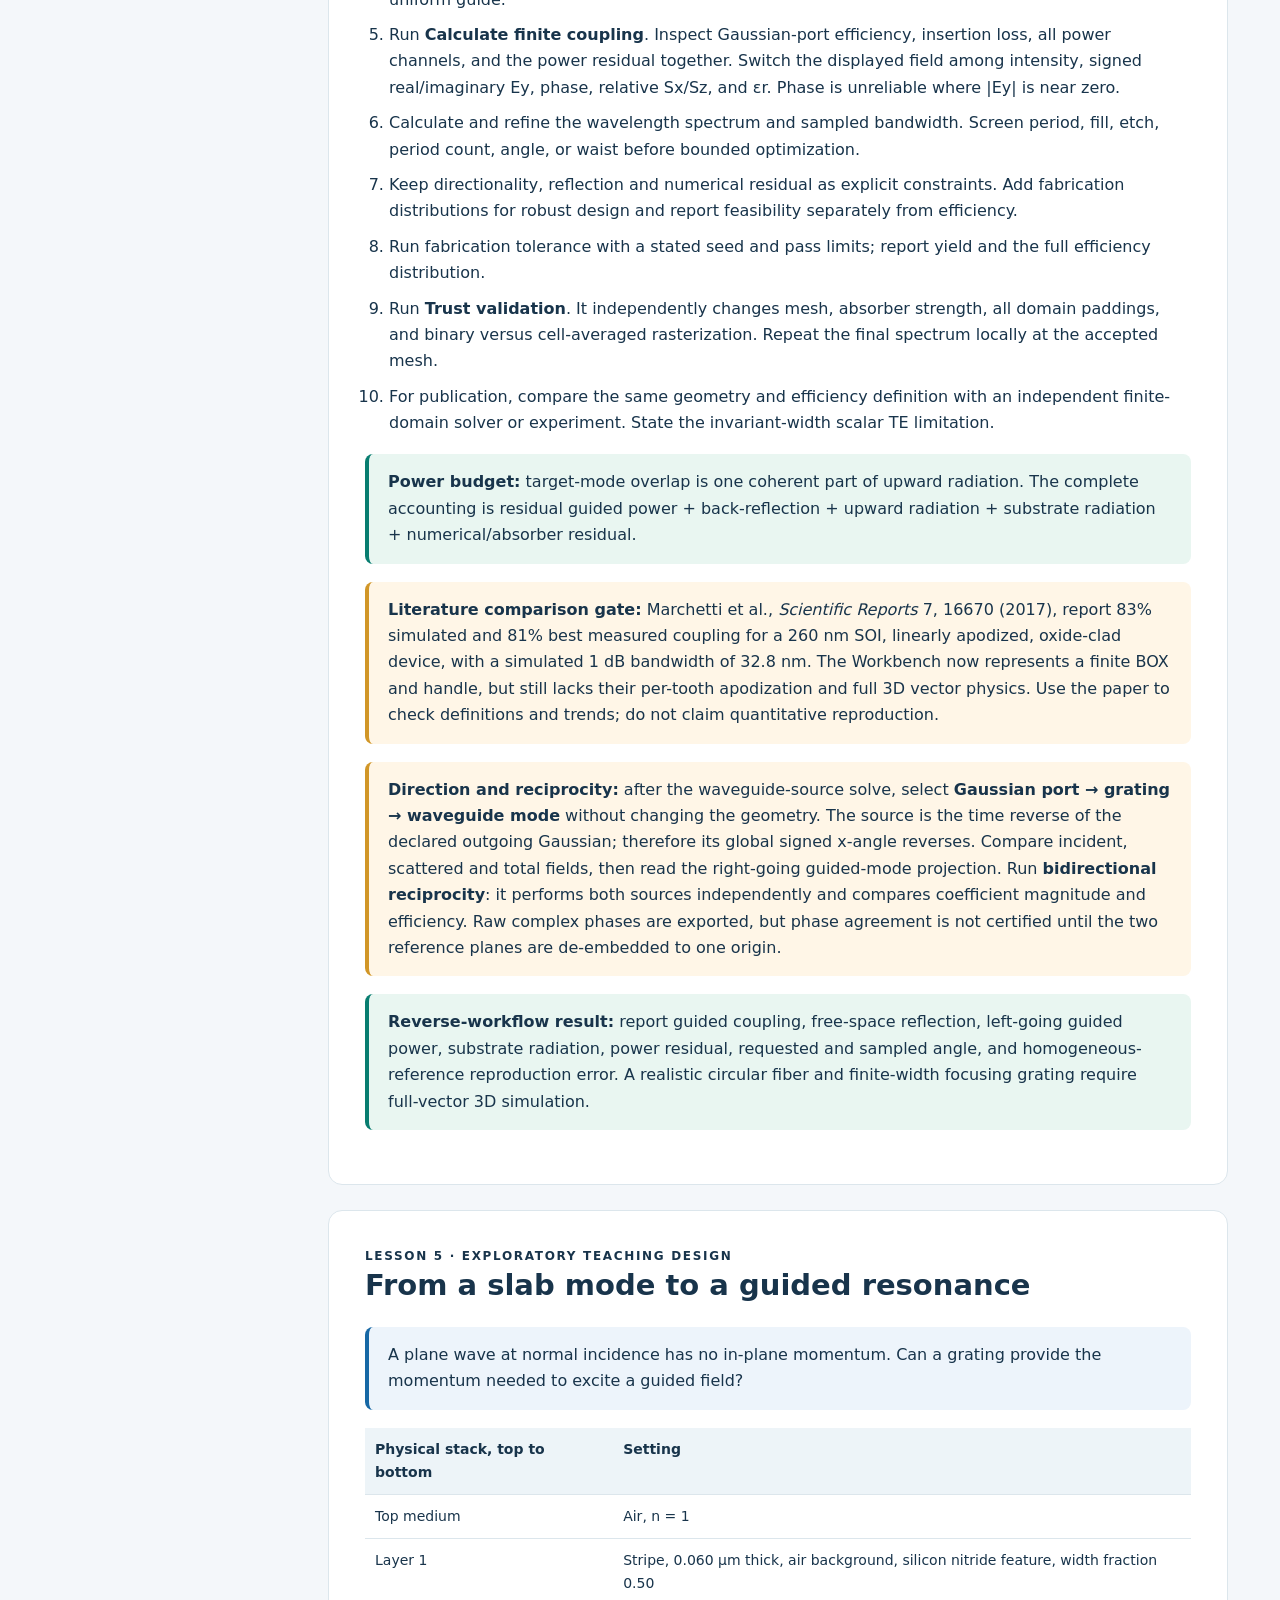
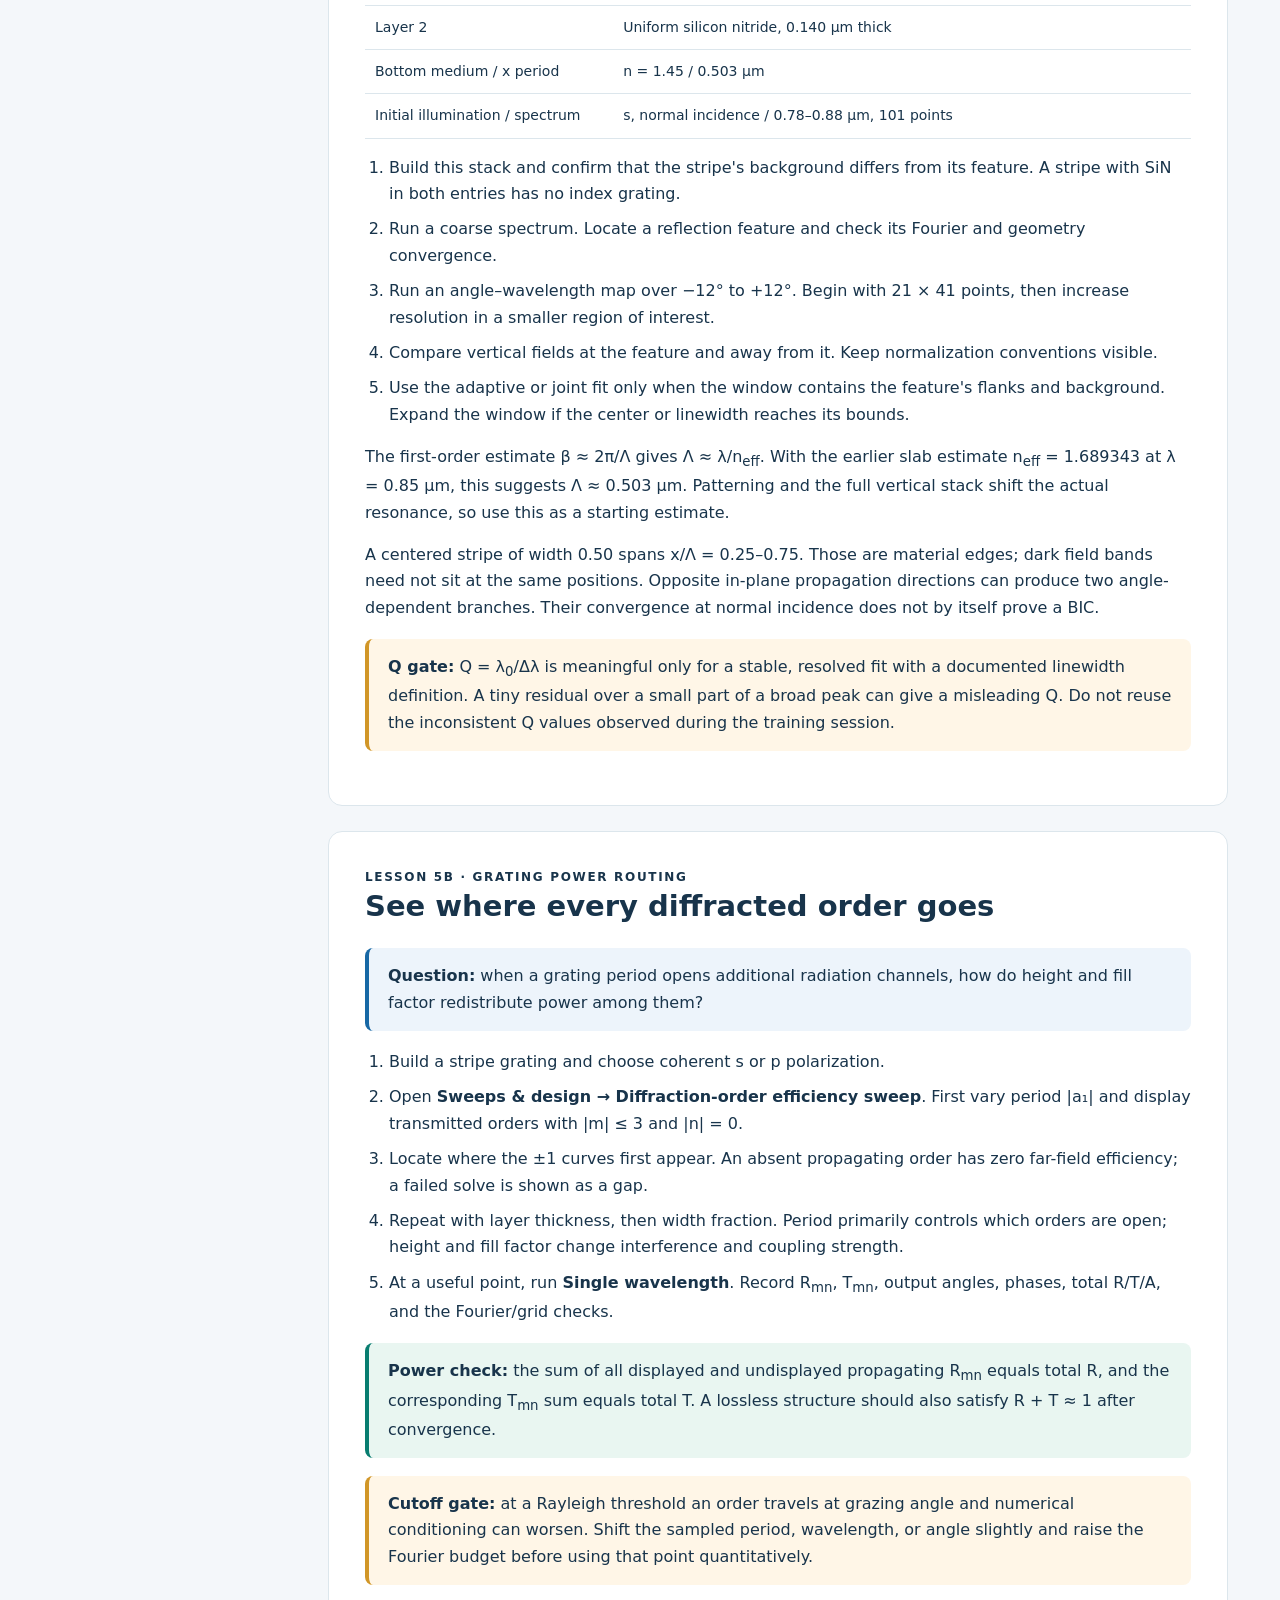
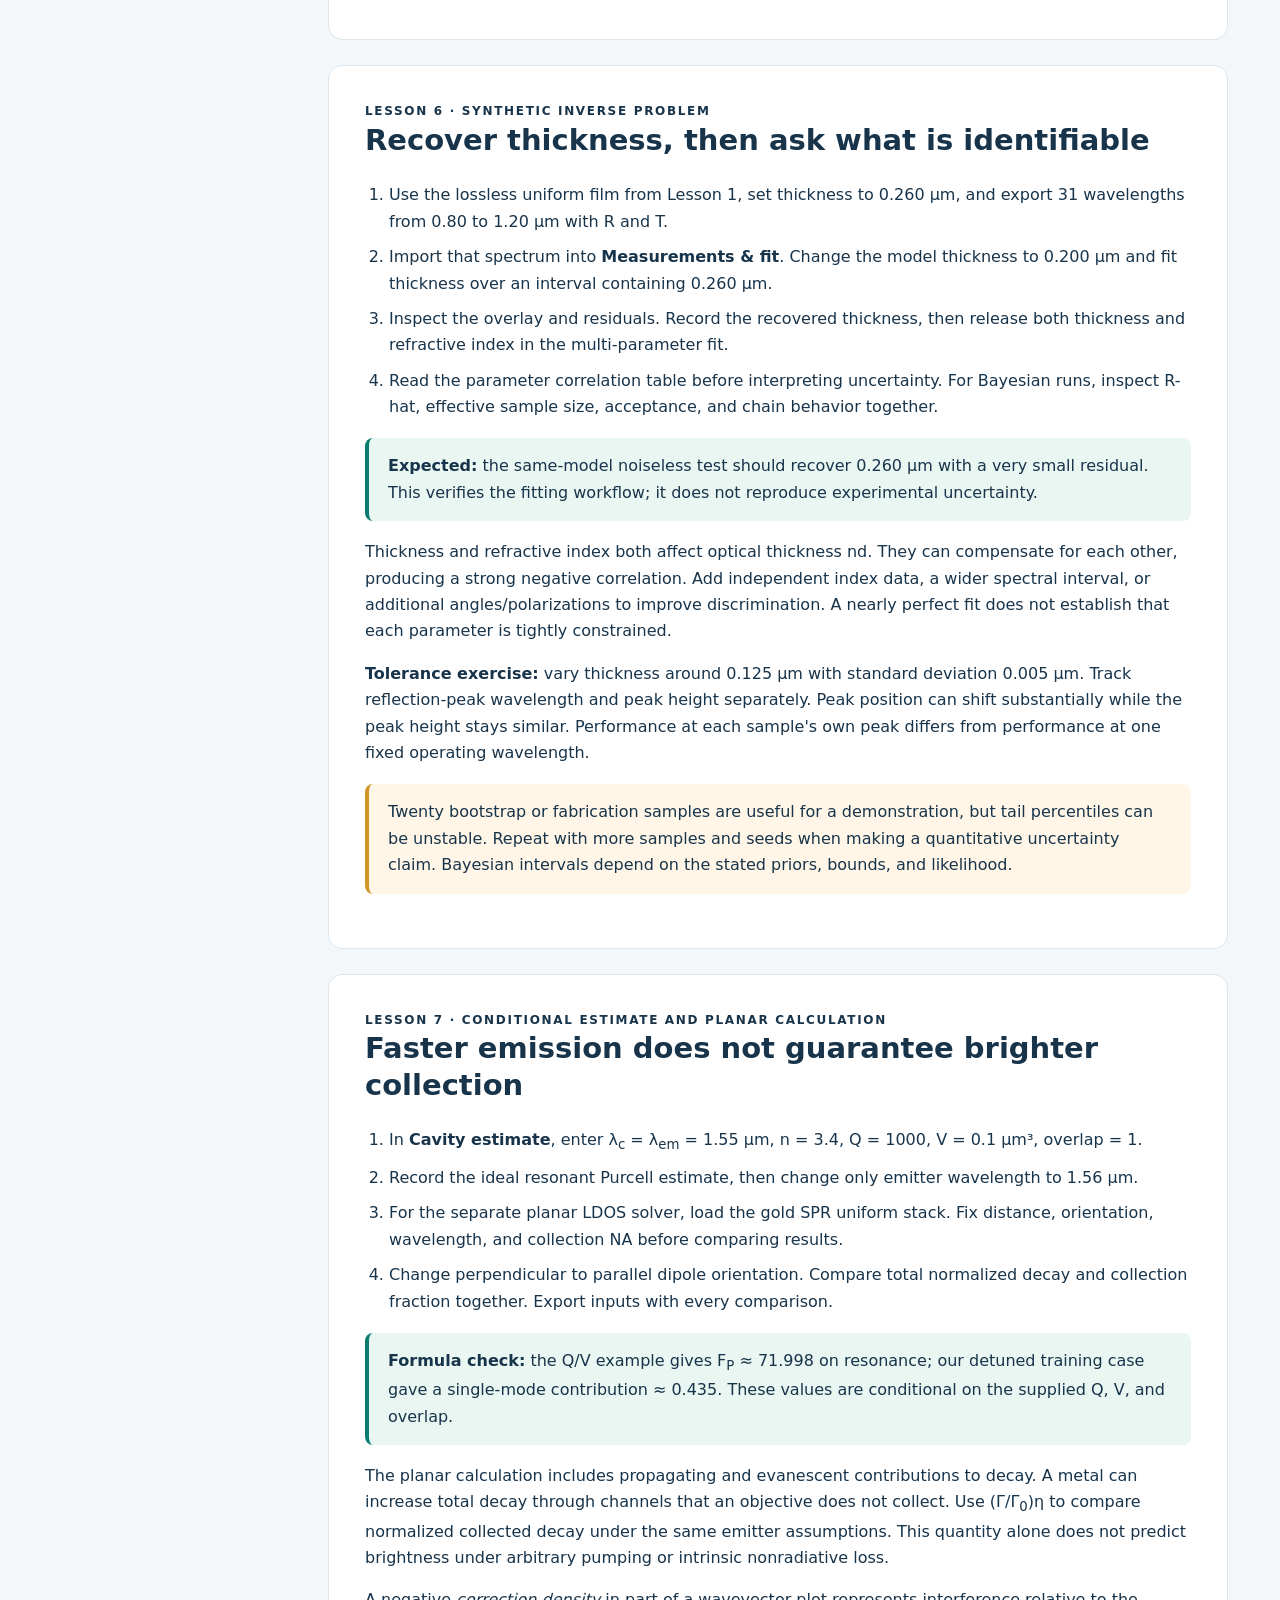
==== commit aa0ac646: "Add bidirectional finite grating coupling" ====
--- a/FIRST_STEPS.html
+++ b/FIRST_STEPS.html
@@ -47,7 +47,7 @@
 <p>TE-like quantifies field orientation in a hybrid vector mode. Core electric fraction measures localization of |E|²; it is not a collected-power fraction. An imaginary effective index around 10<sup>−16</sup> in this lossless calculation is numerical roundoff. Identical outputs after an input change can be physically stable, but first compare the returned mesh and geometry to establish that the new settings were applied.</p></section>
 <section id="port-coupling"><div class="eyebrow">Lesson 4b · research port formalism</div><h2>Uniform-port projection of a Gaussian or imported fiber field</h2><p>The Workbench expands a supplied complex transverse field in the bound modes of one uniform waveguide port. For an electric-profile diagnostic it evaluates the normalized complex overlap. When consistent transverse E and H fields are available, it uses the reciprocity projection to distinguish forward and backward modal amplitudes. The vector eigenmodes follow <a href="https://doi.org/10.1109/JLT.2008.923643">Fallahkhair, Li, and Murphy (2008)</a>; the orthogonality and excitation formalism follows Snyder and Love, <i>Optical Waveguide Theory</i>.</p><ol><li>Solve the full-vector cross section and converge its mesh and padding.</li><li>Open <b>Uniform-port source → guided-mode projection</b>. Start with an elliptical Gaussian centered on the core and choose its polarization.</li><li>Compare <b>Source |E|²</b>, <b>Best mode |E|²</b>, and <b>Local overlap density</b>. Each map is normalized to its own maximum, so use the reported integrals for quantitative comparison.</li><li>Run <b>Screen source match</b> for waist, offset, tilt, or polarization. The waveguide basis is reused because geometry and wavelength remain fixed.</li><li>Run <b>Validate mesh ×2</b>. Require both effective index and overlap to stabilize. Then vary domain padding separately and confirm the same physical mode rather than relying only on its list number.</li><li>For measured or externally simulated fiber fields, download the CSV template. Supply a complete rectangular x-y grid with complex Ex and Ey. Include Hx and Hy to obtain forward/backward reciprocity power overlap.</li><li>Inspect the solved-mode power accounting. The unresolved fraction contains radiation/continuum content, modes not requested, and numerical error; it is not automatically propagation loss.</li><li>Export the result, source screen, mesh certificate, waveguide settings, and material provenance.</li></ol><div class="expect"><b>Formal self-check:</b> importing one solved eigenmode's E/H arrays on the same grid must give forward overlap 1 and backward overlap 0 to numerical precision. The app includes this as a regression test.</div><div class="check"><b>Scope boundary:</b> this is a Uniform-port projection. It does not propagate the beam through a finite grating and must not be reported as total fiber-to-chip efficiency. A finite-device result must solve the grating, radiation boundaries, substrate leakage and output port together, then close the power budget η<sub>TE0</sub><sup>+</sup> + η<sub>TE0</sub><sup>−</sup> + R + P<sub>radiated</sub> + P<sub>substrate</sub> + A ≈ 1.</div></section>
 
-<section id="finite-grating"><div class="eyebrow">Lesson 4c &middot; finite-device out-coupling</div><h2>Calculate waveguide-to-grating target-mode efficiency</h2><p class="question"><b>Question:</b> what fraction of a normalized guided input reaches the specified outgoing free-space target mode after residual guiding, back-reflection, upward radiation, and substrate leakage are included?</p><ol><li>Open <b>Finite grating coupler</b>. Begin with 6&ndash;12 periods, a 0.06&ndash;0.08 &micro;m mesh, and padding larger than the absorber. Read the live grid estimate before refining. The local default permits 300,000 cells; the shared online service uses 80,000 to avoid process restarts. A fine mesh may require a smaller domain or a local run.</li><li>Enter waveguide height, etch depth, period, fill factor, and optical indices. For SOI, enable <b>finite BOX + handle</b>, enter the actual BOX thickness and silicon handle index, then make the substrate domain deep enough that the lower monitor and absorber lie inside the handle.</li><li>Select <b>Cell-averaged ε</b> for design work. Keep <b>Legacy binary nodes</b> for reproducing old projects and for the independent interface-raster sensitivity check. Cell averaging here corrects the scalar TE mass term; it is not full-vector tensor smoothing.</li><li>Enter target beam angle, 1/e field waist, and reference phase. Run <b>baseline controls</b> to compare the numerical port mode with the analytic semi-infinite asymmetric-slab limit and to test a nearly uniform guide.</li><li>Run <b>Calculate finite coupling</b>. Inspect target efficiency, insertion loss, all power channels, and the power residual together. Switch the displayed field among intensity, signed real/imaginary Ey, phase, relative Sx/Sz, and εr. Phase is unreliable where |Ey| is near zero.</li><li>Calculate and refine the wavelength spectrum and sampled bandwidth. Screen period, fill, etch, period count, angle, or waist before bounded optimization.</li><li>Keep directionality, reflection and numerical residual as explicit constraints. Add fabrication distributions for robust design and report feasibility separately from efficiency.</li><li>Run fabrication tolerance with a stated seed and pass limits; report yield and the full efficiency distribution.</li><li>Run <b>Trust validation</b>. It independently changes mesh, absorber strength, all domain paddings, and binary versus cell-averaged rasterization. Repeat the final spectrum locally at the accepted mesh.</li><li>For publication, compare the same geometry and efficiency definition with an independent finite-domain solver or experiment. State the invariant-width scalar TE limitation.</li></ol><div class="expect"><b>Power budget:</b> target-mode overlap is one coherent part of upward radiation. The complete accounting is residual guided power + back-reflection + upward radiation + substrate radiation + numerical/absorber residual.</div><div class="check"><b>Literature comparison gate:</b> Marchetti et al., <i>Scientific Reports</i> 7, 16670 (2017), report 83% simulated and 81% best measured coupling for a 260 nm SOI, linearly apodized, oxide-clad device, with a simulated 1 dB bandwidth of 32.8 nm. The Workbench now represents a finite BOX and handle, but still lacks their per-tooth apodization and full 3D vector physics. Use the paper to check definitions and trends; do not claim quantitative reproduction.</div><div class="check"><b>Direction and reciprocity:</b> this workspace currently performs one genuine waveguide-source out-coupling solve. Lorentz reciprocity motivates a paired reverse calculation only when the incoming beam, reference planes, phase, and power normalization form the reciprocal port. The application does not yet perform that independent reverse solve and does not label the forward number as measured reverse efficiency.</div></section>
+<section id="finite-grating"><div class="eyebrow">Lesson 4c &middot; bidirectional finite-device coupling</div><h2>Calculate grating coupling in both reciprocal directions</h2><p class="question"><b>Question:</b> what fraction of a normalized guided input reaches the specified outgoing free-space target mode after residual guiding, back-reflection, upward radiation, and substrate leakage are included?</p><ol><li>Open <b>Finite grating coupler</b> and select <b>Waveguide mode → grating → Gaussian port</b>. Begin with 6&ndash;12 periods, a 0.06&ndash;0.08 &micro;m mesh, and padding larger than the absorber. Read the live grid estimate before refining. The local default permits 300,000 cells; the shared online service uses 80,000 to avoid process restarts. A fine mesh may require a smaller domain or a local run.</li><li>Enter waveguide height, etch depth, period, fill factor, and optical indices. For SOI, enable <b>finite BOX + handle</b>, enter the actual BOX thickness and silicon handle index, then make the substrate domain deep enough that the lower monitor and absorber lie inside the handle.</li><li>Select <b>Cell-averaged ε</b> for design work. Keep <b>Legacy binary nodes</b> for reproducing old projects and for the independent interface-raster sensitivity check. Cell averaging here corrects the scalar TE mass term; it is not full-vector tensor smoothing.</li><li>Enter target beam angle, 1/e field waist, and reference phase. Run <b>baseline controls</b> to compare the numerical port mode with the analytic semi-infinite asymmetric-slab limit and to test a nearly uniform guide.</li><li>Run <b>Calculate finite coupling</b>. Inspect Gaussian-port efficiency, insertion loss, all power channels, and the power residual together. Switch the displayed field among intensity, signed real/imaginary Ey, phase, relative Sx/Sz, and εr. Phase is unreliable where |Ey| is near zero.</li><li>Calculate and refine the wavelength spectrum and sampled bandwidth. Screen period, fill, etch, period count, angle, or waist before bounded optimization.</li><li>Keep directionality, reflection and numerical residual as explicit constraints. Add fabrication distributions for robust design and report feasibility separately from efficiency.</li><li>Run fabrication tolerance with a stated seed and pass limits; report yield and the full efficiency distribution.</li><li>Run <b>Trust validation</b>. It independently changes mesh, absorber strength, all domain paddings, and binary versus cell-averaged rasterization. Repeat the final spectrum locally at the accepted mesh.</li><li>For publication, compare the same geometry and efficiency definition with an independent finite-domain solver or experiment. State the invariant-width scalar TE limitation.</li></ol><div class="expect"><b>Power budget:</b> target-mode overlap is one coherent part of upward radiation. The complete accounting is residual guided power + back-reflection + upward radiation + substrate radiation + numerical/absorber residual.</div><div class="check"><b>Literature comparison gate:</b> Marchetti et al., <i>Scientific Reports</i> 7, 16670 (2017), report 83% simulated and 81% best measured coupling for a 260 nm SOI, linearly apodized, oxide-clad device, with a simulated 1 dB bandwidth of 32.8 nm. The Workbench now represents a finite BOX and handle, but still lacks their per-tooth apodization and full 3D vector physics. Use the paper to check definitions and trends; do not claim quantitative reproduction.</div><div class="check"><b>Direction and reciprocity:</b> after the waveguide-source solve, select <b>Gaussian port → grating → waveguide mode</b> without changing the geometry. The source is the time reverse of the declared outgoing Gaussian; therefore its global signed x-angle reverses. Compare incident, scattered and total fields, then read the right-going guided-mode projection. Run <b>bidirectional reciprocity</b>: it performs both sources independently and compares coefficient magnitude and efficiency. Raw complex phases are exported, but phase agreement is not certified until the two reference planes are de-embedded to one origin.</div><div class="expect"><b>Reverse-workflow result:</b> report guided coupling, free-space reflection, left-going guided power, substrate radiation, power residual, requested and sampled angle, and homogeneous-reference reproduction error. A realistic circular fiber and finite-width focusing grating require full-vector 3D simulation.</div></section>
 
 <section id="gmr"><div class="eyebrow">Lesson 5 · exploratory teaching design</div><h2>From a slab mode to a guided resonance</h2><p class="question">A plane wave at normal incidence has no in-plane momentum. Can a grating provide the momentum needed to excite a guided field?</p><table><tr><th>Physical stack, top to bottom</th><th>Setting</th></tr><tr><td>Top medium</td><td>Air, n = 1</td></tr><tr><td>Layer 1</td><td>Stripe, 0.060 µm thick, air background, silicon nitride feature, width fraction 0.50</td></tr><tr><td>Layer 2</td><td>Uniform silicon nitride, 0.140 µm thick</td></tr><tr><td>Bottom medium / x period</td><td>n = 1.45 / 0.503 µm</td></tr><tr><td>Initial illumination / spectrum</td><td>s, normal incidence / 0.78–0.88 µm, 101 points</td></tr></table>
 <ol><li>Build this stack and confirm that the stripe's background differs from its feature. A stripe with SiN in both entries has no index grating.</li><li>Run a coarse spectrum. Locate a reflection feature and check its Fourier and geometry convergence.</li><li>Run an angle–wavelength map over −12° to +12°. Begin with 21 × 41 points, then increase resolution in a smaller region of interest.</li><li>Compare vertical fields at the feature and away from it. Keep normalization conventions visible.</li><li>Use the adaptive or joint fit only when the window contains the feature's flanks and background. Expand the window if the center or linewidth reaches its bounds.</li></ol>
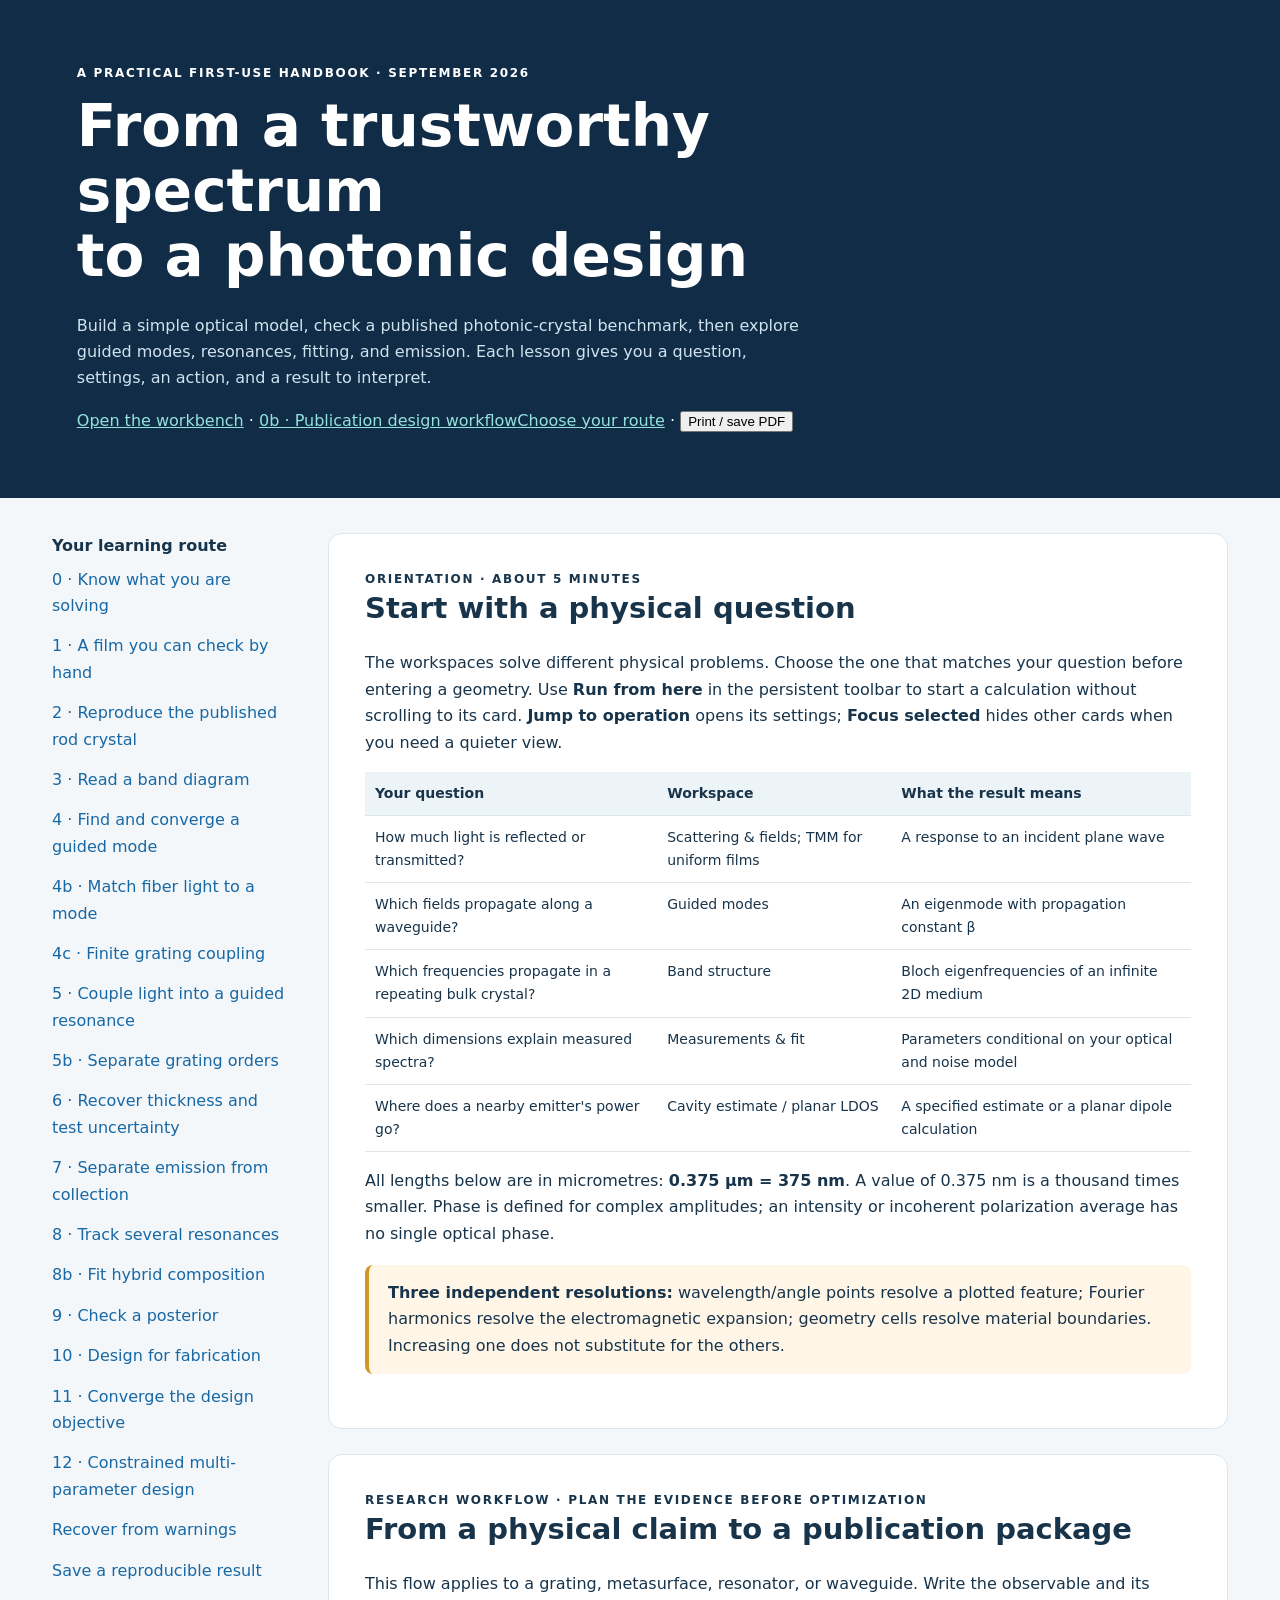
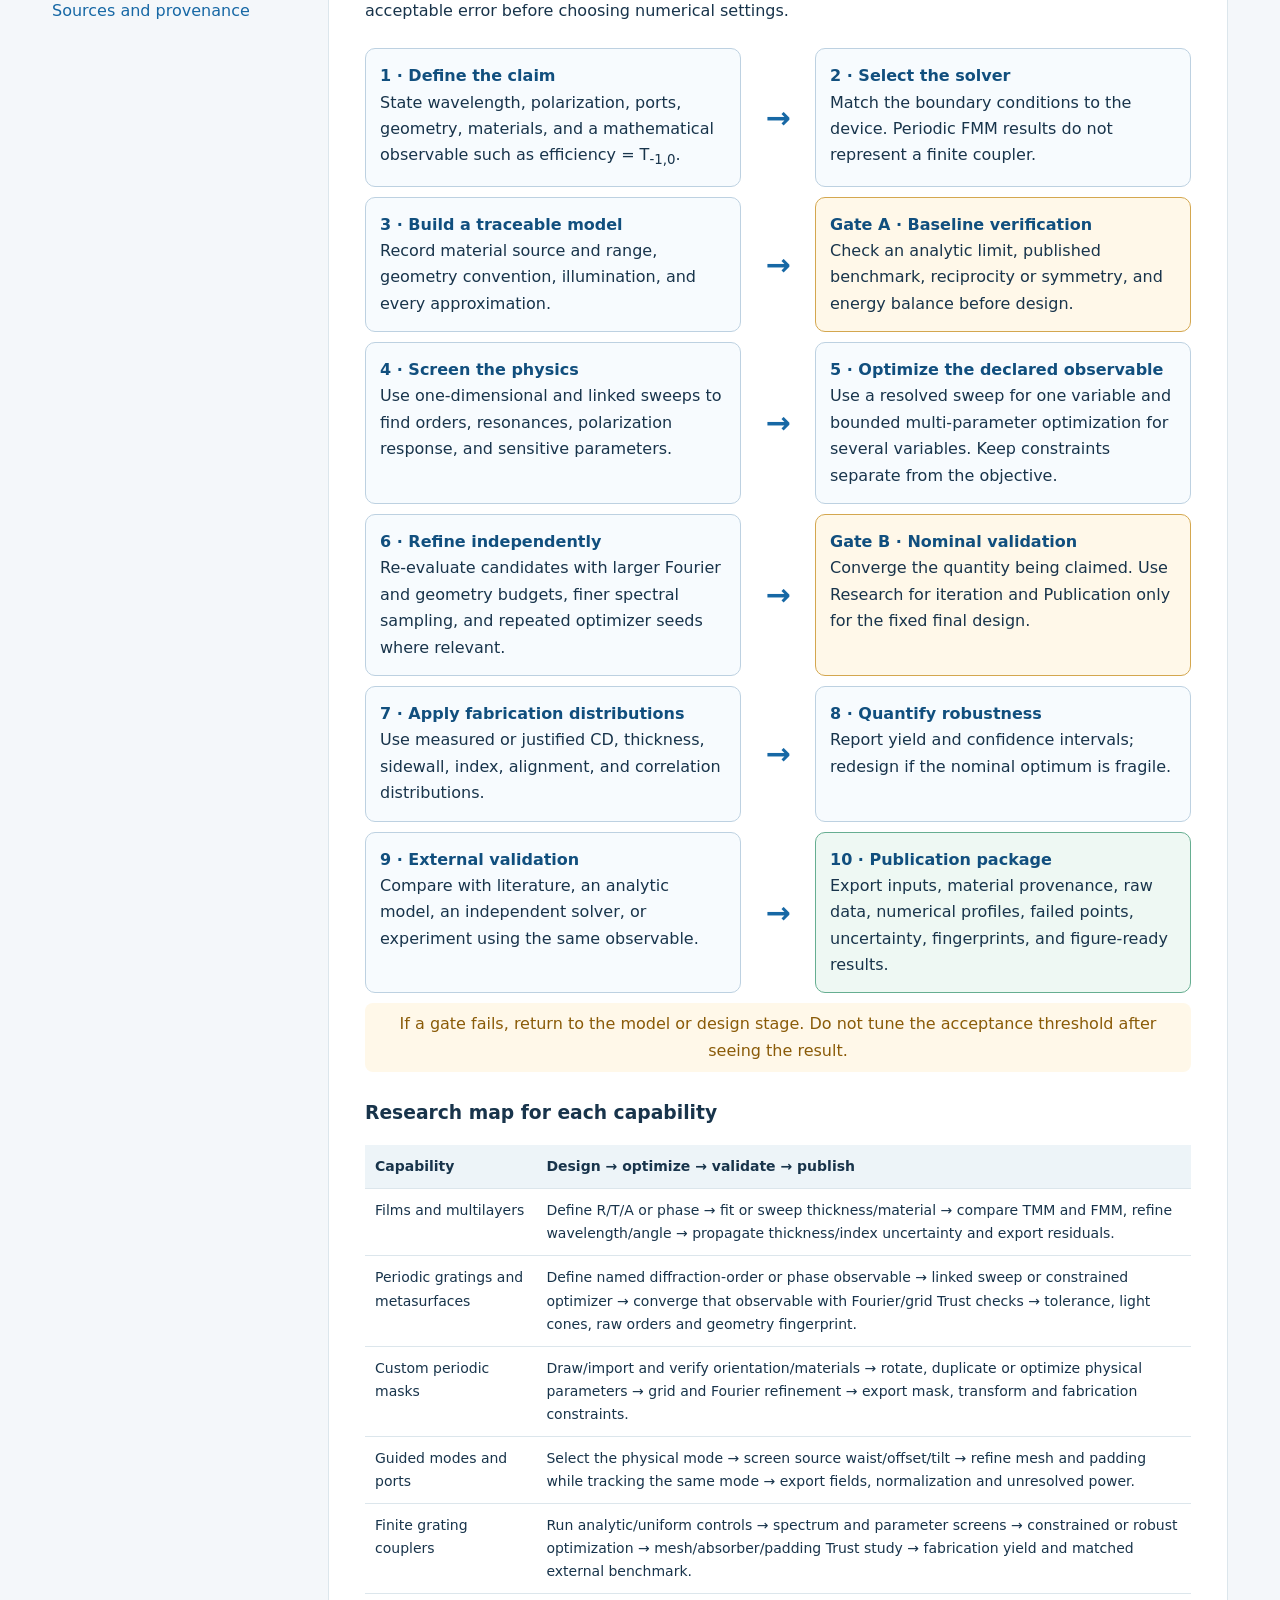
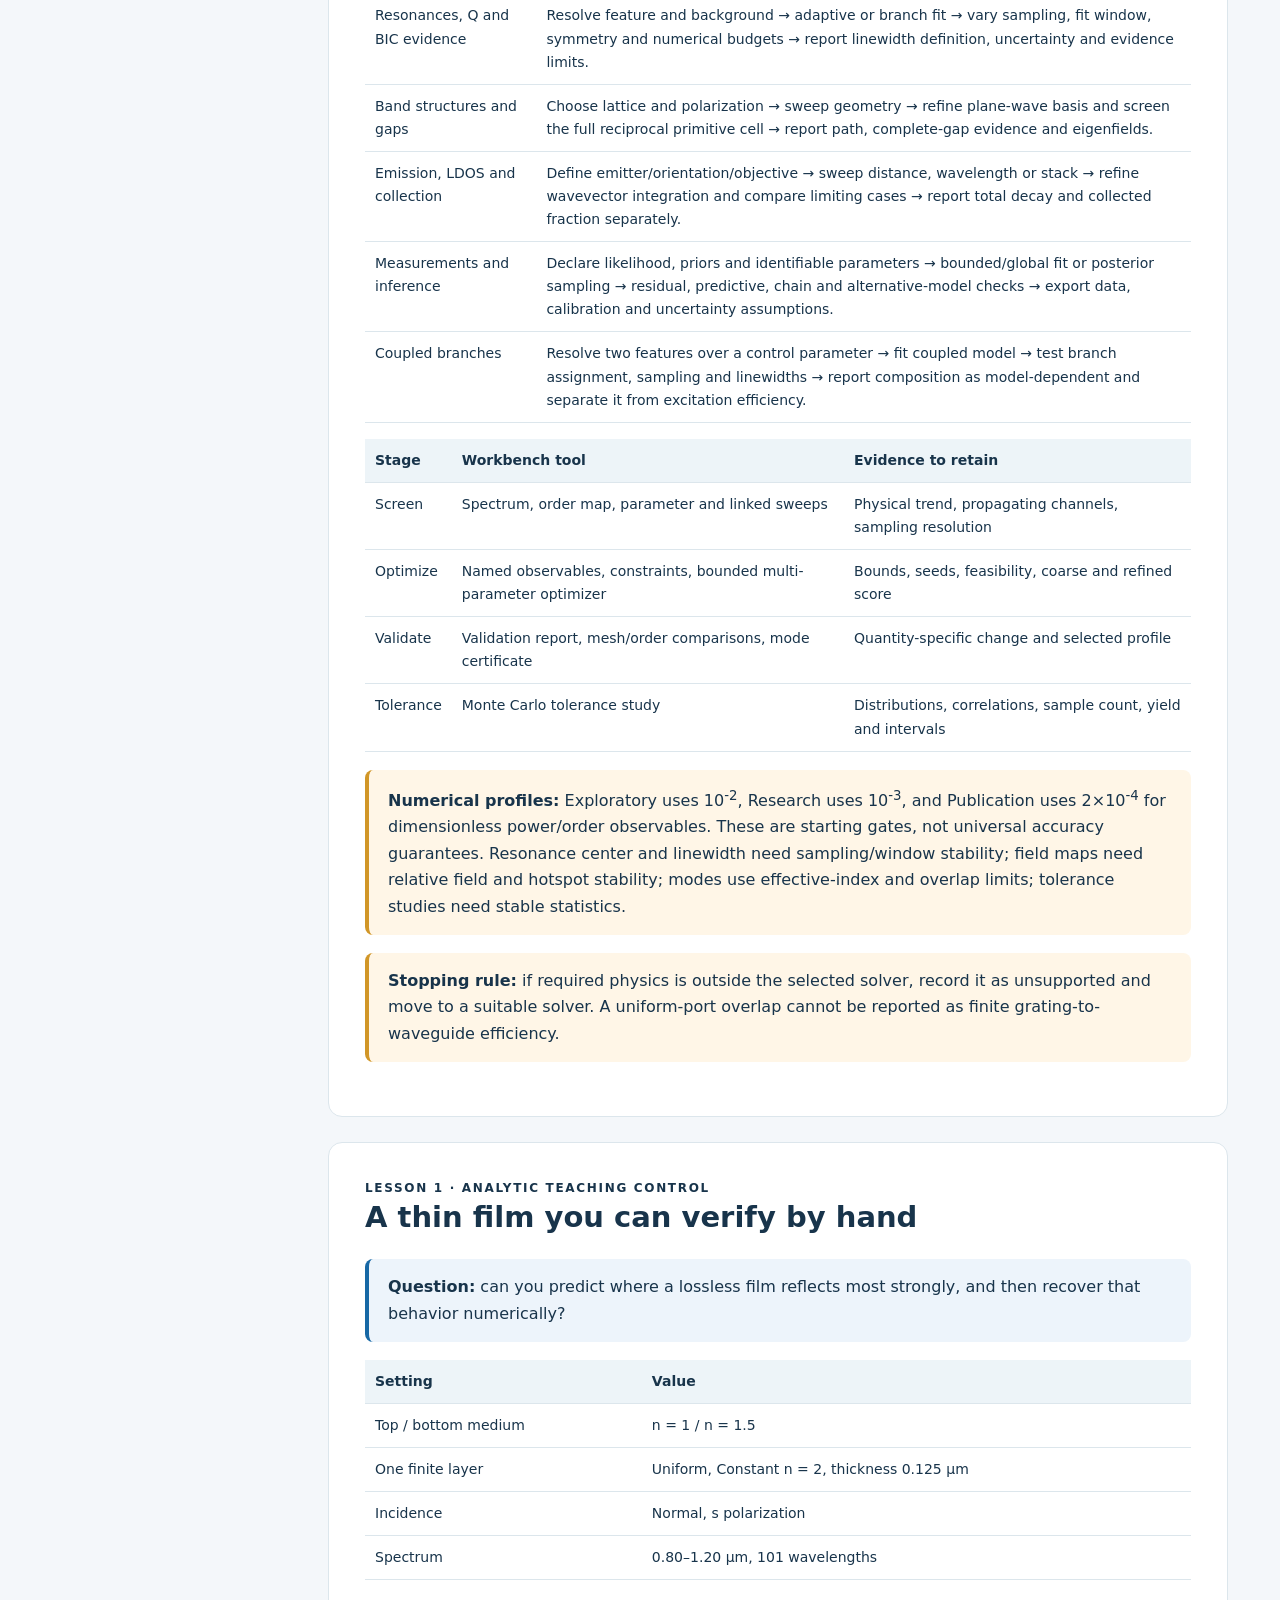
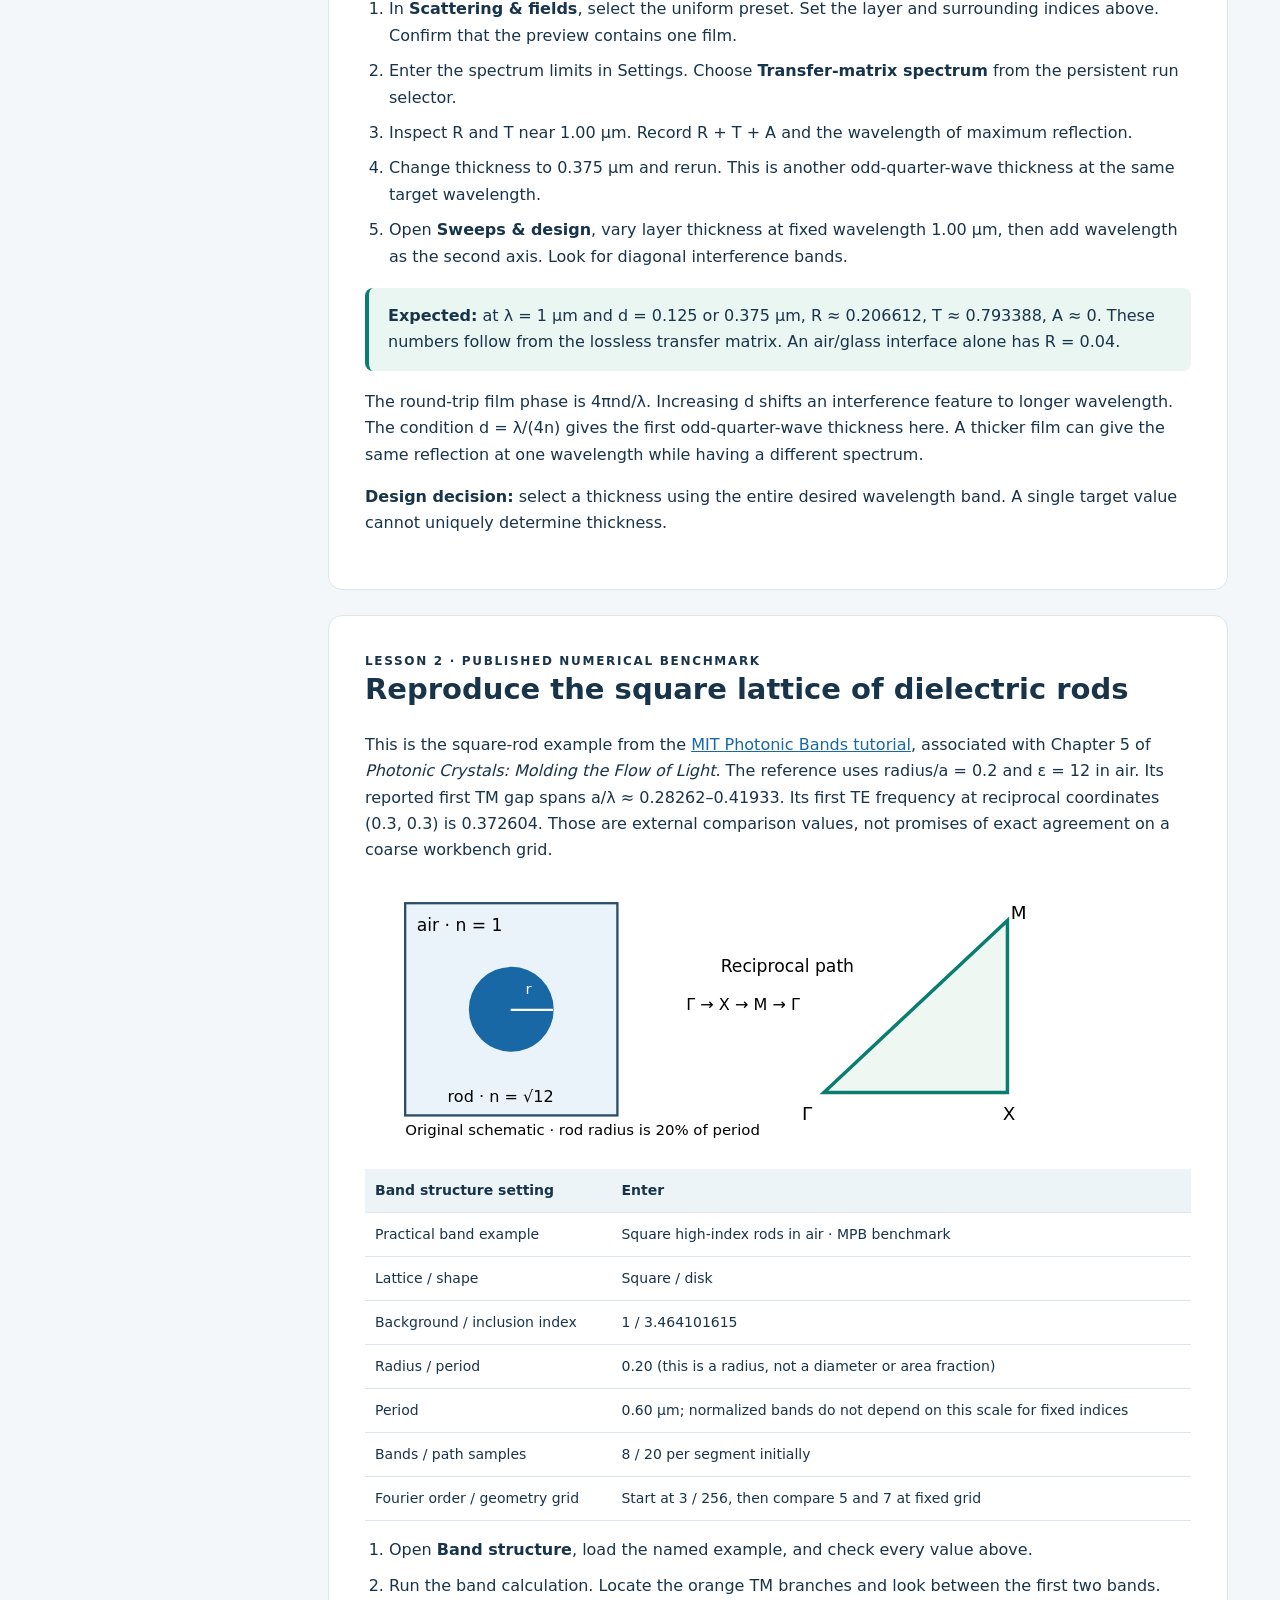
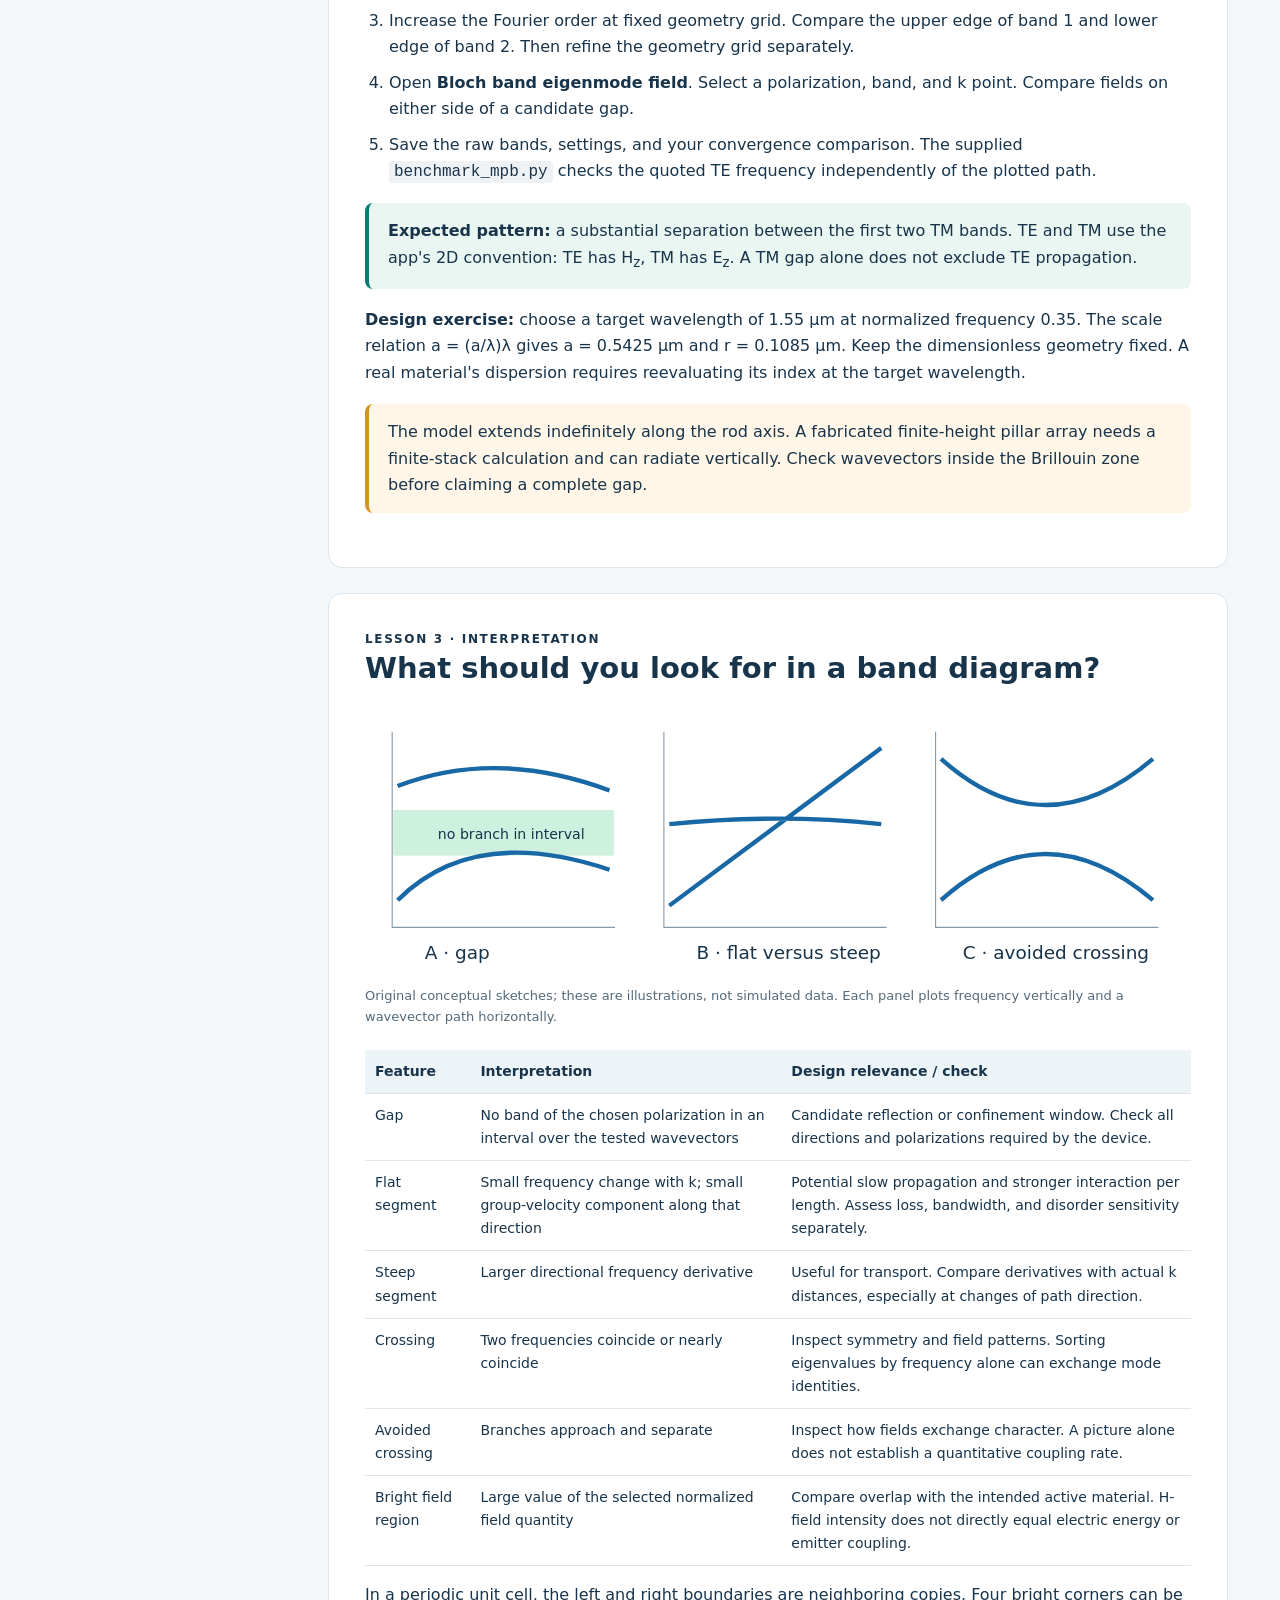
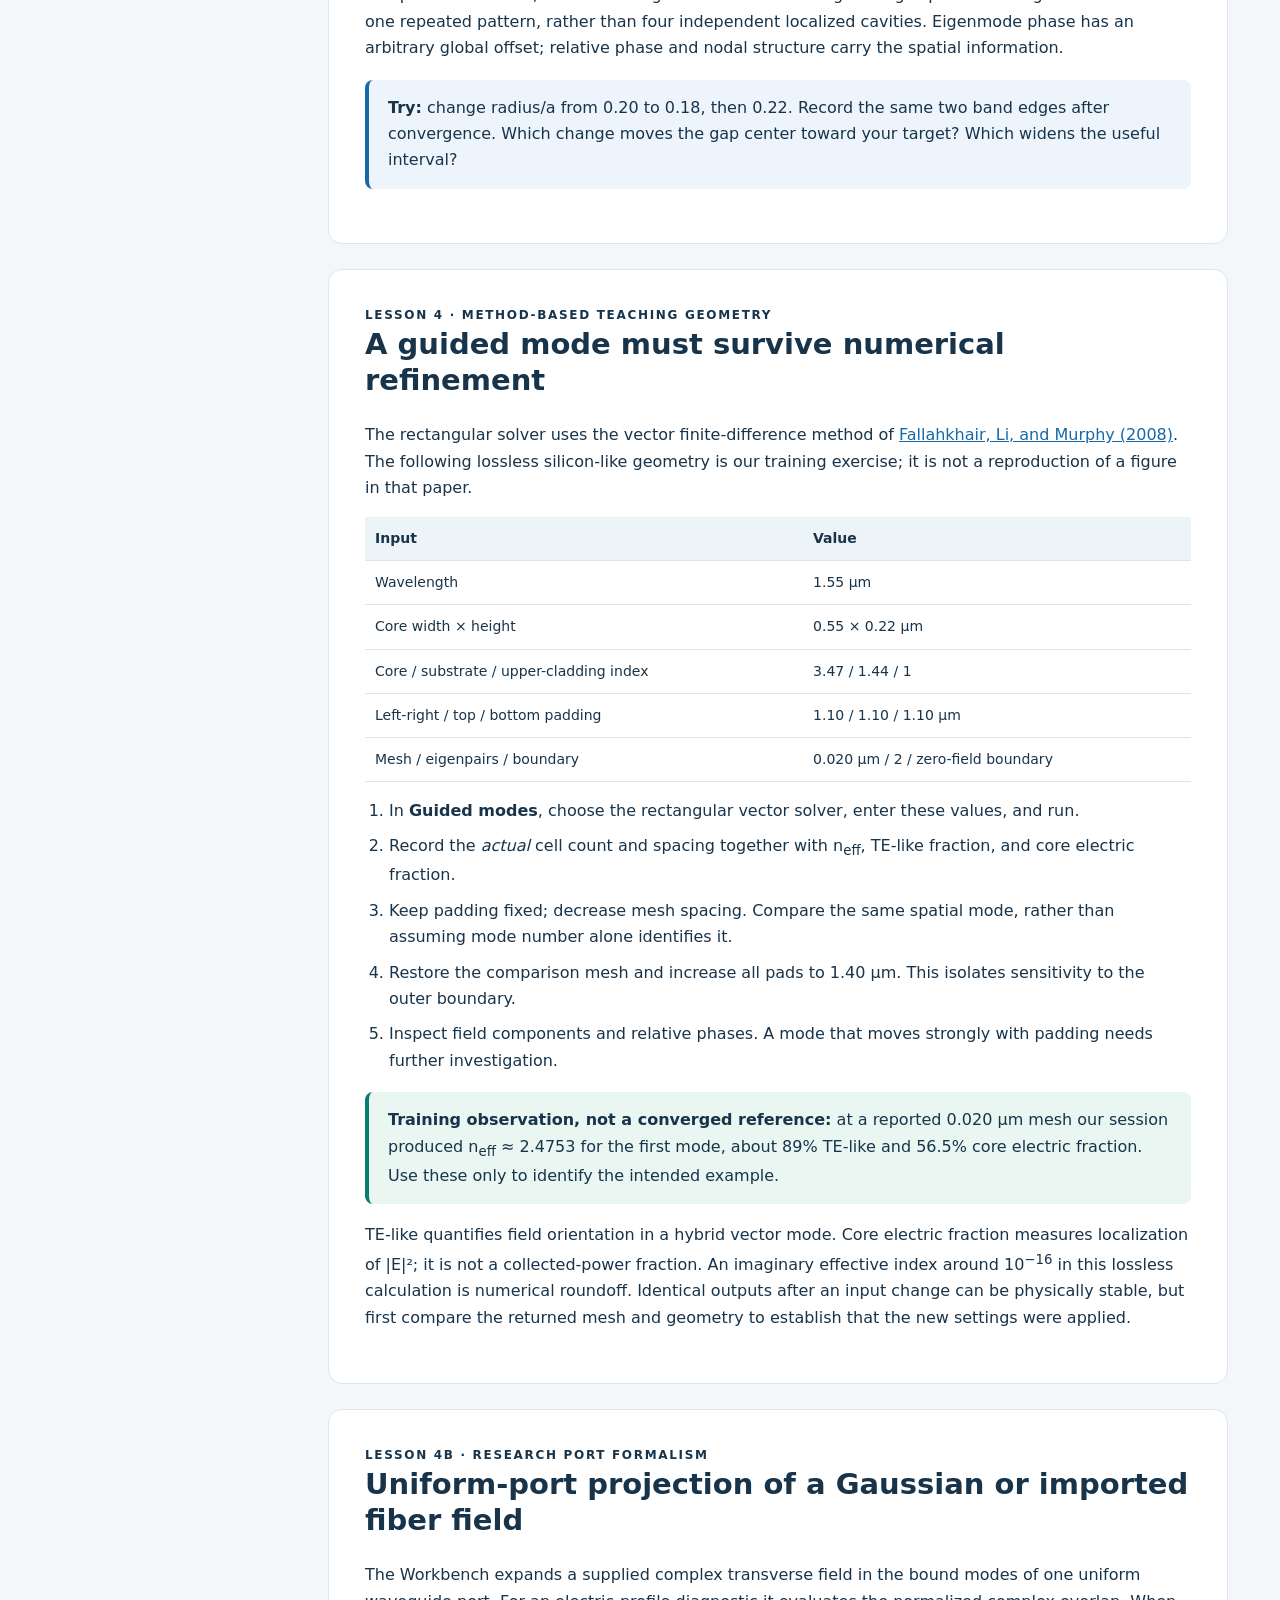
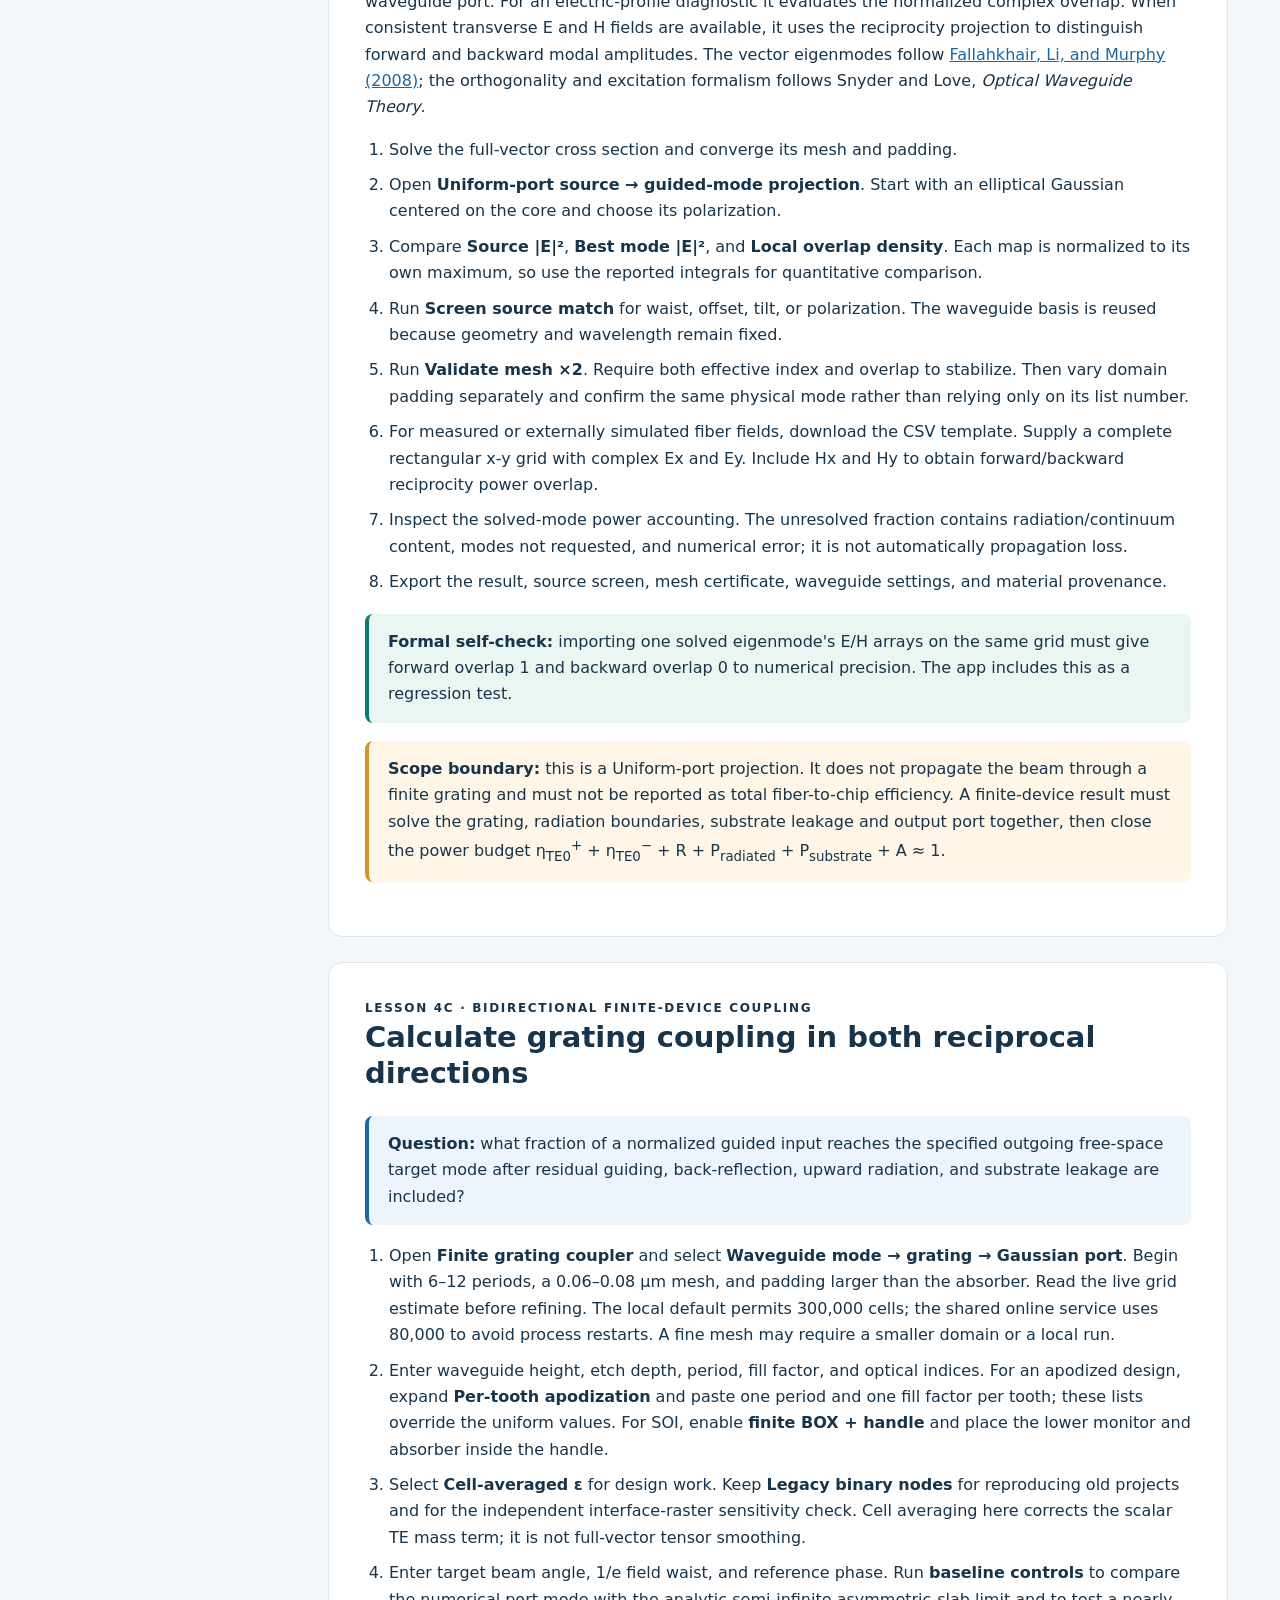
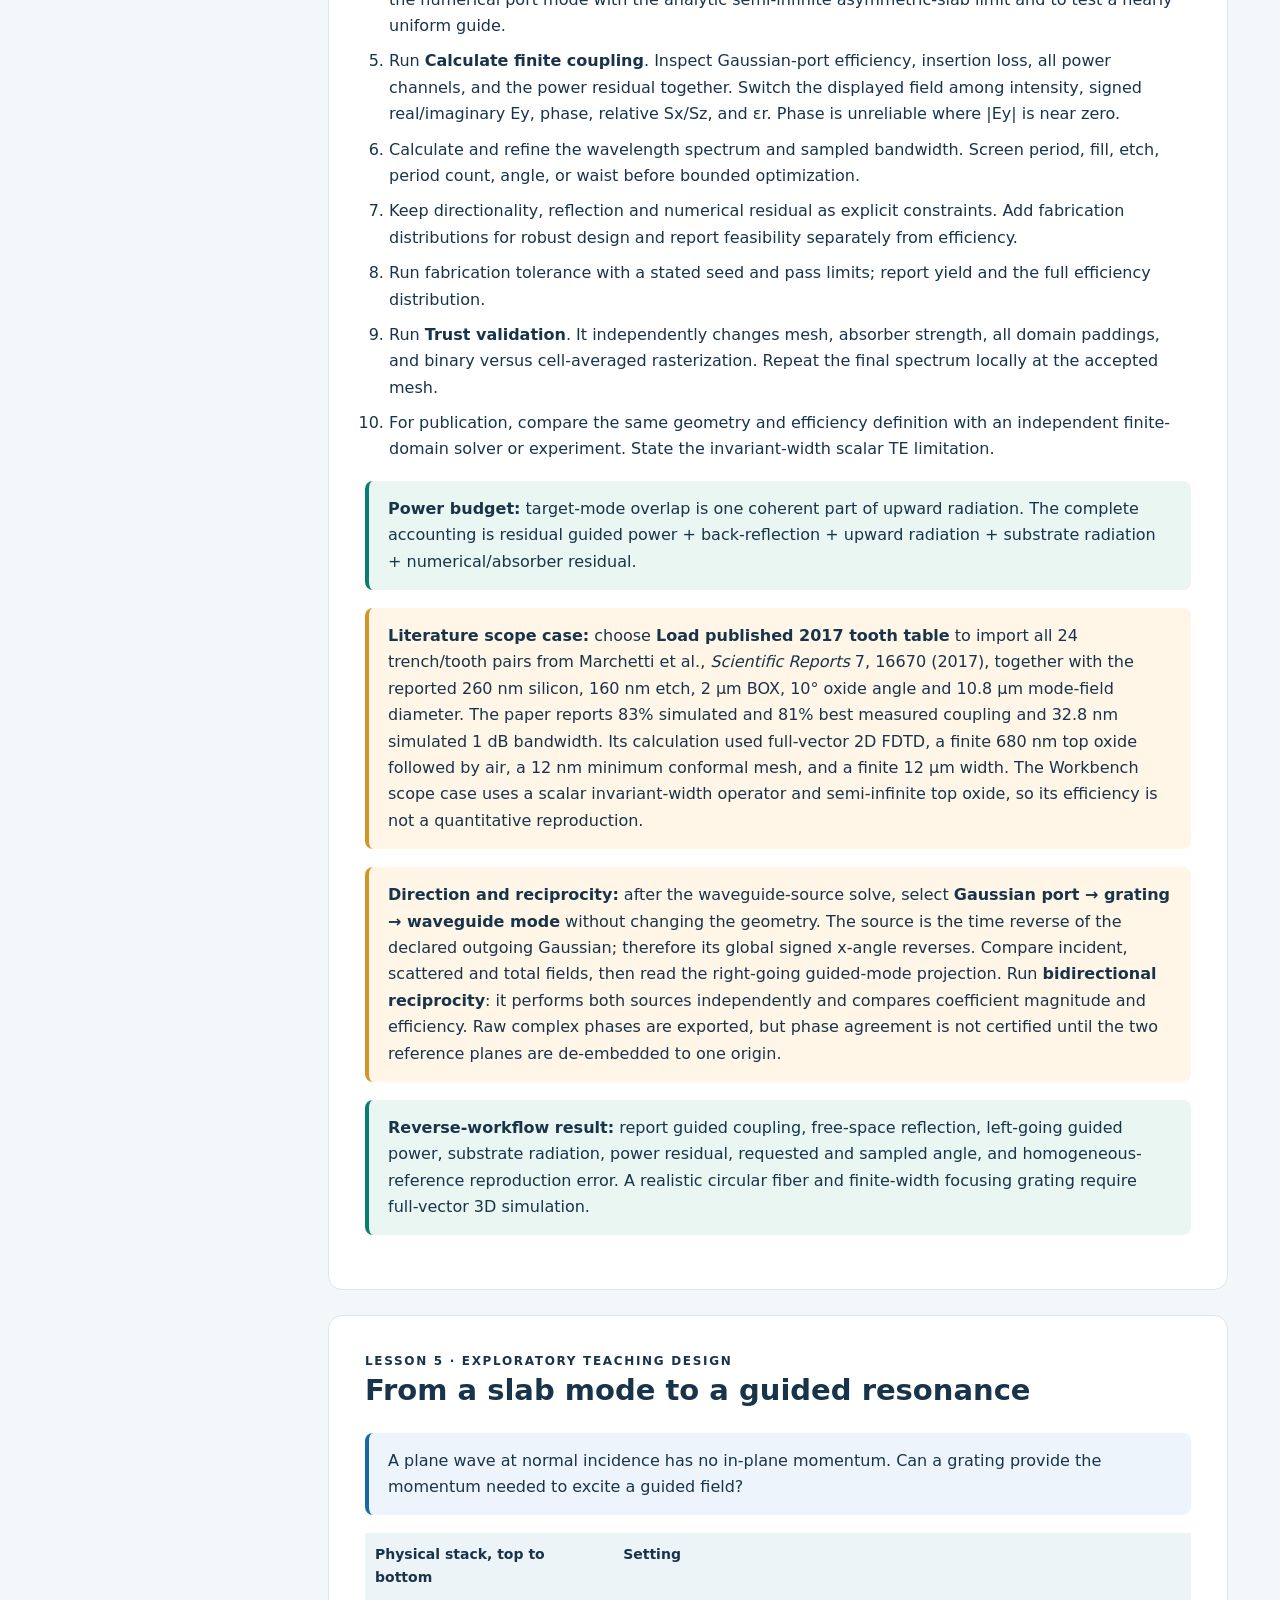
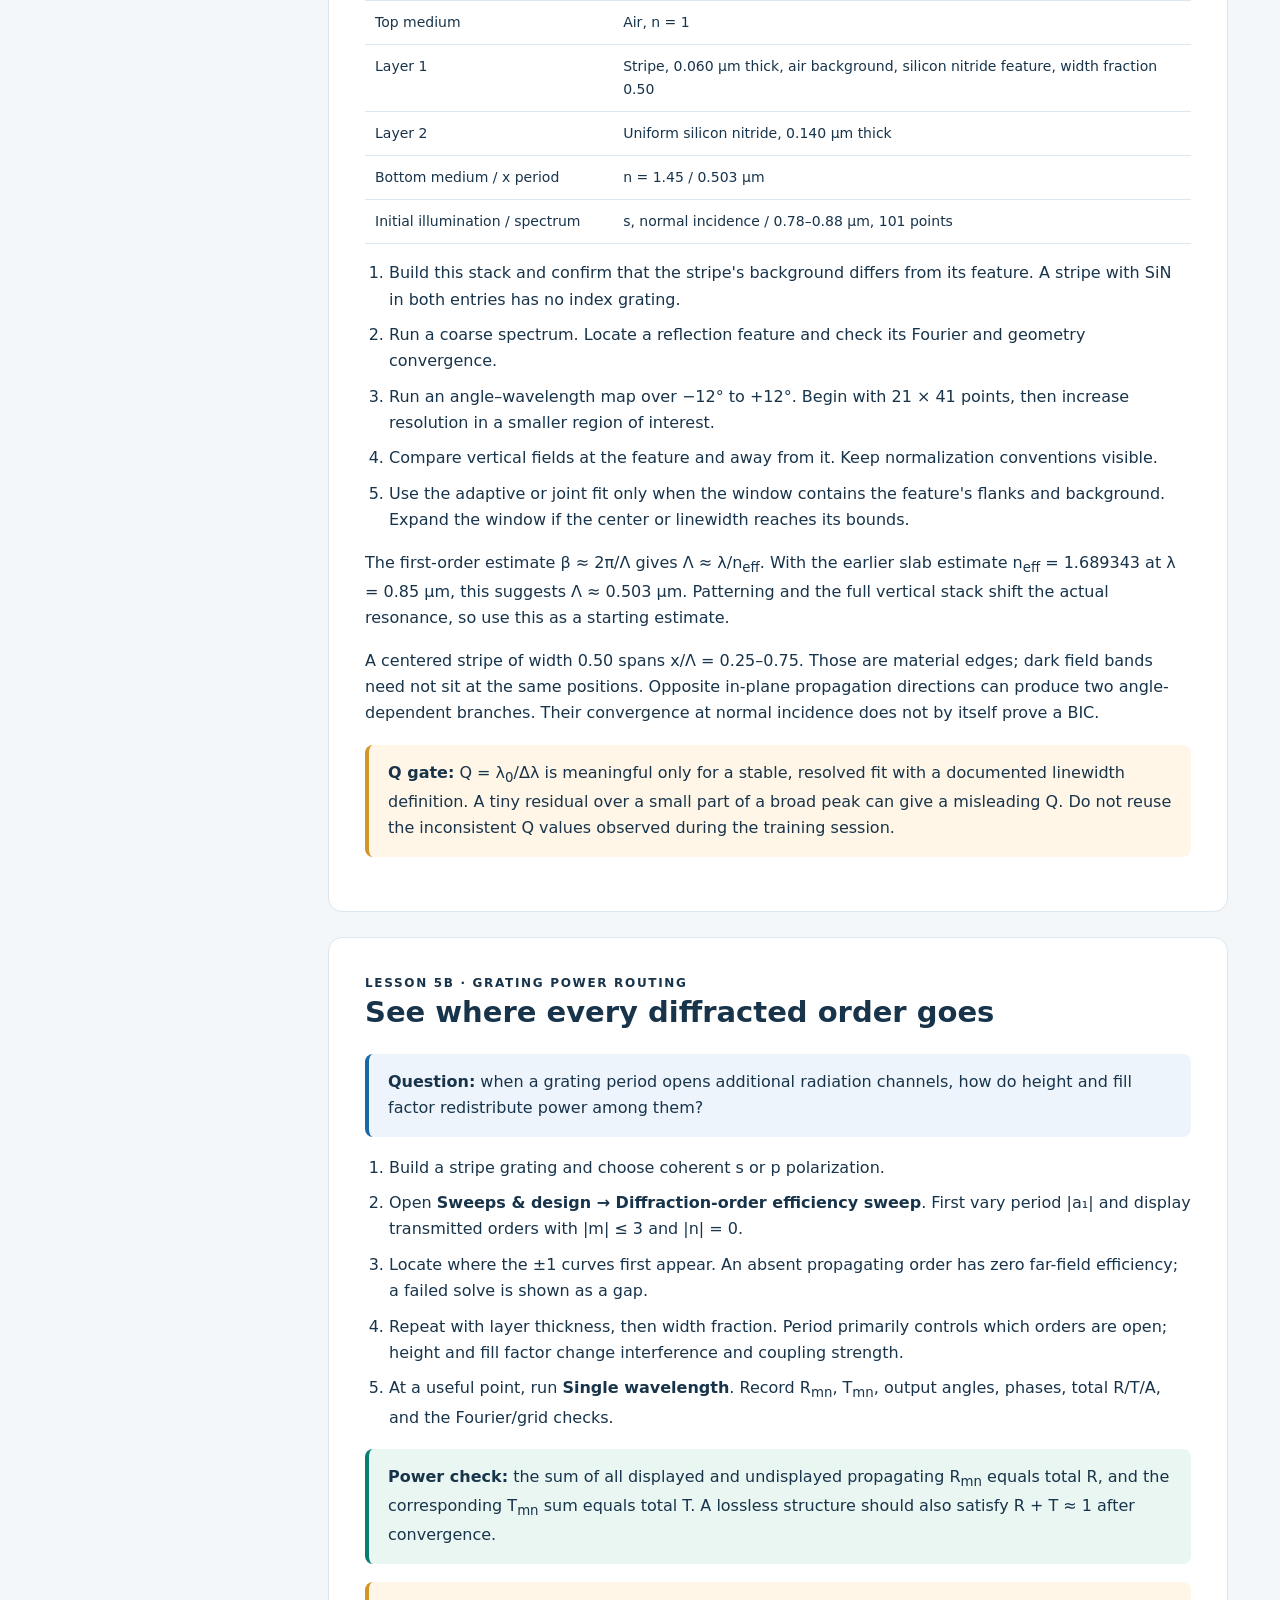
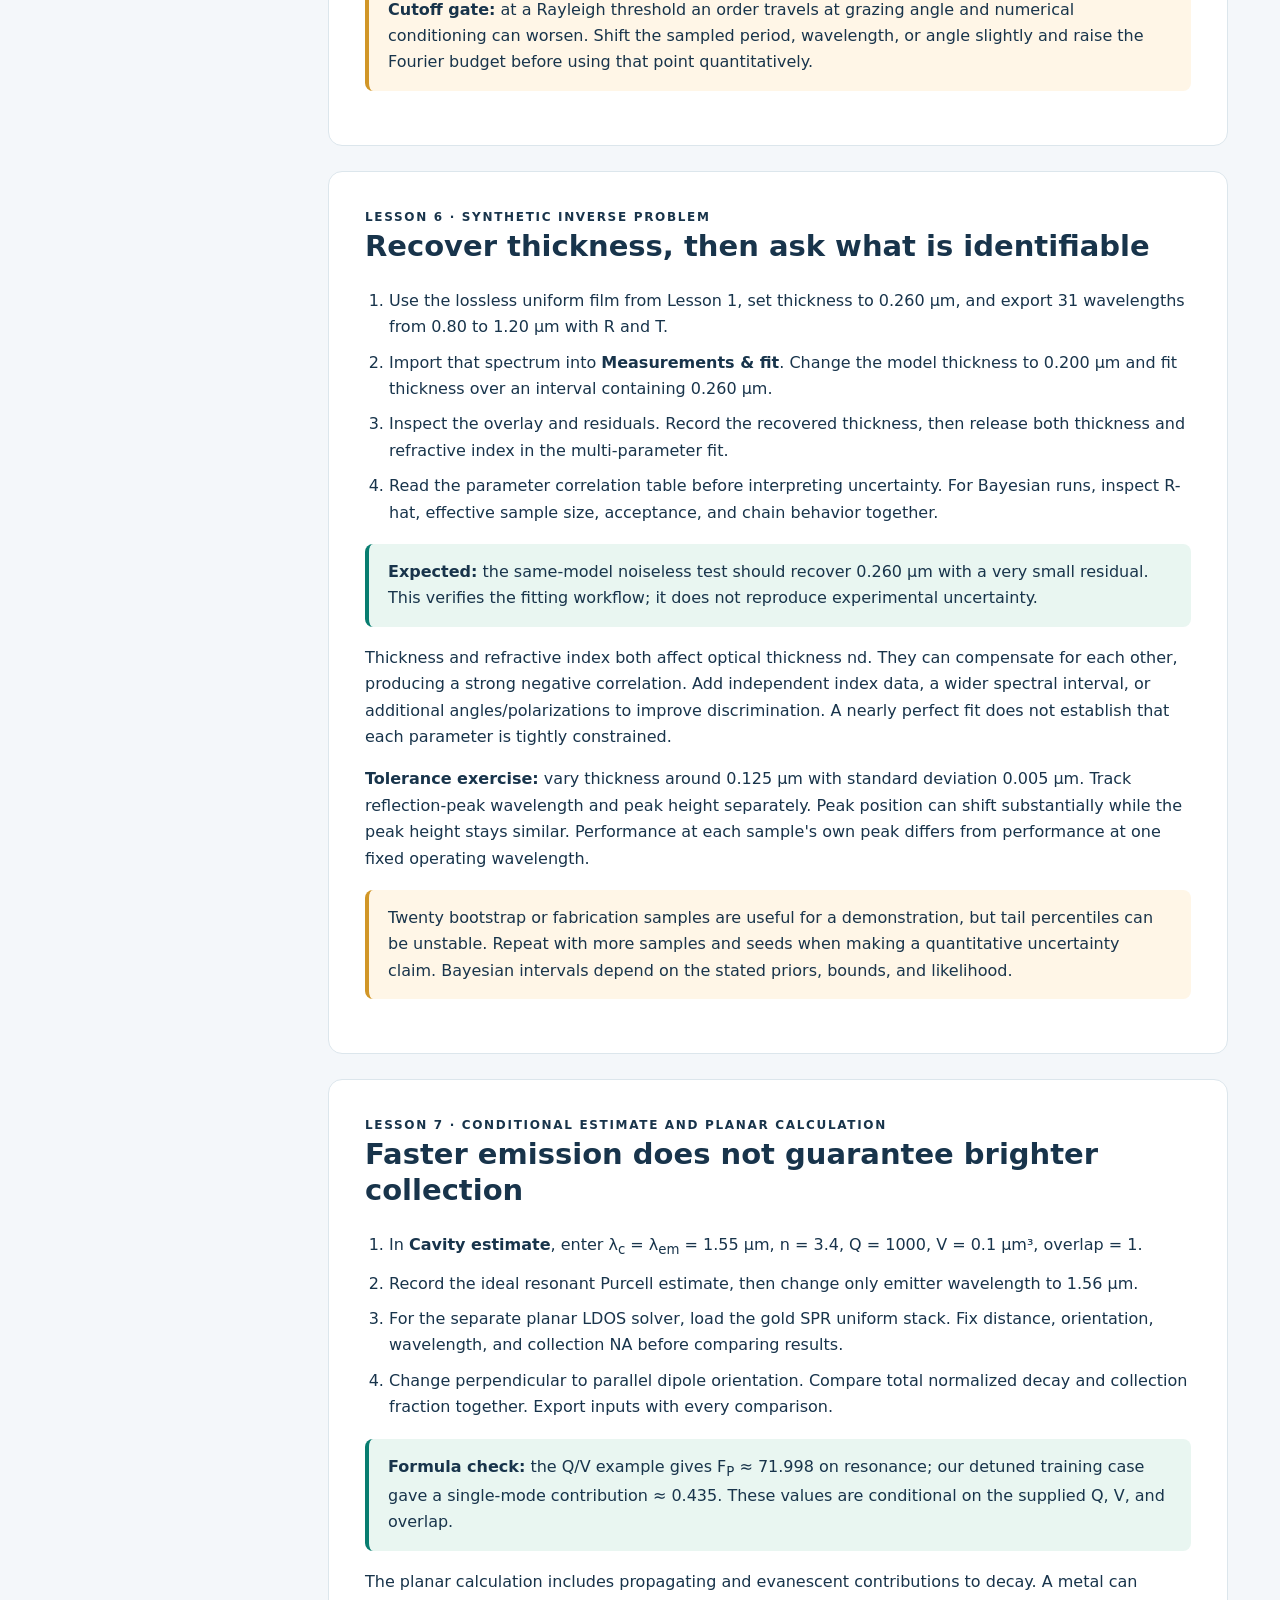
==== commit 530dff02: "Add imported apodized grating geometry" ====
--- a/FIRST_STEPS.html
+++ b/FIRST_STEPS.html
@@ -47,7 +47,7 @@
 <p>TE-like quantifies field orientation in a hybrid vector mode. Core electric fraction measures localization of |E|²; it is not a collected-power fraction. An imaginary effective index around 10<sup>−16</sup> in this lossless calculation is numerical roundoff. Identical outputs after an input change can be physically stable, but first compare the returned mesh and geometry to establish that the new settings were applied.</p></section>
 <section id="port-coupling"><div class="eyebrow">Lesson 4b · research port formalism</div><h2>Uniform-port projection of a Gaussian or imported fiber field</h2><p>The Workbench expands a supplied complex transverse field in the bound modes of one uniform waveguide port. For an electric-profile diagnostic it evaluates the normalized complex overlap. When consistent transverse E and H fields are available, it uses the reciprocity projection to distinguish forward and backward modal amplitudes. The vector eigenmodes follow <a href="https://doi.org/10.1109/JLT.2008.923643">Fallahkhair, Li, and Murphy (2008)</a>; the orthogonality and excitation formalism follows Snyder and Love, <i>Optical Waveguide Theory</i>.</p><ol><li>Solve the full-vector cross section and converge its mesh and padding.</li><li>Open <b>Uniform-port source → guided-mode projection</b>. Start with an elliptical Gaussian centered on the core and choose its polarization.</li><li>Compare <b>Source |E|²</b>, <b>Best mode |E|²</b>, and <b>Local overlap density</b>. Each map is normalized to its own maximum, so use the reported integrals for quantitative comparison.</li><li>Run <b>Screen source match</b> for waist, offset, tilt, or polarization. The waveguide basis is reused because geometry and wavelength remain fixed.</li><li>Run <b>Validate mesh ×2</b>. Require both effective index and overlap to stabilize. Then vary domain padding separately and confirm the same physical mode rather than relying only on its list number.</li><li>For measured or externally simulated fiber fields, download the CSV template. Supply a complete rectangular x-y grid with complex Ex and Ey. Include Hx and Hy to obtain forward/backward reciprocity power overlap.</li><li>Inspect the solved-mode power accounting. The unresolved fraction contains radiation/continuum content, modes not requested, and numerical error; it is not automatically propagation loss.</li><li>Export the result, source screen, mesh certificate, waveguide settings, and material provenance.</li></ol><div class="expect"><b>Formal self-check:</b> importing one solved eigenmode's E/H arrays on the same grid must give forward overlap 1 and backward overlap 0 to numerical precision. The app includes this as a regression test.</div><div class="check"><b>Scope boundary:</b> this is a Uniform-port projection. It does not propagate the beam through a finite grating and must not be reported as total fiber-to-chip efficiency. A finite-device result must solve the grating, radiation boundaries, substrate leakage and output port together, then close the power budget η<sub>TE0</sub><sup>+</sup> + η<sub>TE0</sub><sup>−</sup> + R + P<sub>radiated</sub> + P<sub>substrate</sub> + A ≈ 1.</div></section>
 
-<section id="finite-grating"><div class="eyebrow">Lesson 4c &middot; bidirectional finite-device coupling</div><h2>Calculate grating coupling in both reciprocal directions</h2><p class="question"><b>Question:</b> what fraction of a normalized guided input reaches the specified outgoing free-space target mode after residual guiding, back-reflection, upward radiation, and substrate leakage are included?</p><ol><li>Open <b>Finite grating coupler</b> and select <b>Waveguide mode → grating → Gaussian port</b>. Begin with 6&ndash;12 periods, a 0.06&ndash;0.08 &micro;m mesh, and padding larger than the absorber. Read the live grid estimate before refining. The local default permits 300,000 cells; the shared online service uses 80,000 to avoid process restarts. A fine mesh may require a smaller domain or a local run.</li><li>Enter waveguide height, etch depth, period, fill factor, and optical indices. For SOI, enable <b>finite BOX + handle</b>, enter the actual BOX thickness and silicon handle index, then make the substrate domain deep enough that the lower monitor and absorber lie inside the handle.</li><li>Select <b>Cell-averaged ε</b> for design work. Keep <b>Legacy binary nodes</b> for reproducing old projects and for the independent interface-raster sensitivity check. Cell averaging here corrects the scalar TE mass term; it is not full-vector tensor smoothing.</li><li>Enter target beam angle, 1/e field waist, and reference phase. Run <b>baseline controls</b> to compare the numerical port mode with the analytic semi-infinite asymmetric-slab limit and to test a nearly uniform guide.</li><li>Run <b>Calculate finite coupling</b>. Inspect Gaussian-port efficiency, insertion loss, all power channels, and the power residual together. Switch the displayed field among intensity, signed real/imaginary Ey, phase, relative Sx/Sz, and εr. Phase is unreliable where |Ey| is near zero.</li><li>Calculate and refine the wavelength spectrum and sampled bandwidth. Screen period, fill, etch, period count, angle, or waist before bounded optimization.</li><li>Keep directionality, reflection and numerical residual as explicit constraints. Add fabrication distributions for robust design and report feasibility separately from efficiency.</li><li>Run fabrication tolerance with a stated seed and pass limits; report yield and the full efficiency distribution.</li><li>Run <b>Trust validation</b>. It independently changes mesh, absorber strength, all domain paddings, and binary versus cell-averaged rasterization. Repeat the final spectrum locally at the accepted mesh.</li><li>For publication, compare the same geometry and efficiency definition with an independent finite-domain solver or experiment. State the invariant-width scalar TE limitation.</li></ol><div class="expect"><b>Power budget:</b> target-mode overlap is one coherent part of upward radiation. The complete accounting is residual guided power + back-reflection + upward radiation + substrate radiation + numerical/absorber residual.</div><div class="check"><b>Literature comparison gate:</b> Marchetti et al., <i>Scientific Reports</i> 7, 16670 (2017), report 83% simulated and 81% best measured coupling for a 260 nm SOI, linearly apodized, oxide-clad device, with a simulated 1 dB bandwidth of 32.8 nm. The Workbench now represents a finite BOX and handle, but still lacks their per-tooth apodization and full 3D vector physics. Use the paper to check definitions and trends; do not claim quantitative reproduction.</div><div class="check"><b>Direction and reciprocity:</b> after the waveguide-source solve, select <b>Gaussian port → grating → waveguide mode</b> without changing the geometry. The source is the time reverse of the declared outgoing Gaussian; therefore its global signed x-angle reverses. Compare incident, scattered and total fields, then read the right-going guided-mode projection. Run <b>bidirectional reciprocity</b>: it performs both sources independently and compares coefficient magnitude and efficiency. Raw complex phases are exported, but phase agreement is not certified until the two reference planes are de-embedded to one origin.</div><div class="expect"><b>Reverse-workflow result:</b> report guided coupling, free-space reflection, left-going guided power, substrate radiation, power residual, requested and sampled angle, and homogeneous-reference reproduction error. A realistic circular fiber and finite-width focusing grating require full-vector 3D simulation.</div></section>
+<section id="finite-grating"><div class="eyebrow">Lesson 4c &middot; bidirectional finite-device coupling</div><h2>Calculate grating coupling in both reciprocal directions</h2><p class="question"><b>Question:</b> what fraction of a normalized guided input reaches the specified outgoing free-space target mode after residual guiding, back-reflection, upward radiation, and substrate leakage are included?</p><ol><li>Open <b>Finite grating coupler</b> and select <b>Waveguide mode → grating → Gaussian port</b>. Begin with 6&ndash;12 periods, a 0.06&ndash;0.08 &micro;m mesh, and padding larger than the absorber. Read the live grid estimate before refining. The local default permits 300,000 cells; the shared online service uses 80,000 to avoid process restarts. A fine mesh may require a smaller domain or a local run.</li><li>Enter waveguide height, etch depth, period, fill factor, and optical indices. For an apodized design, expand <b>Per-tooth apodization</b> and paste one period and one fill factor per tooth; these lists override the uniform values. For SOI, enable <b>finite BOX + handle</b> and place the lower monitor and absorber inside the handle.</li><li>Select <b>Cell-averaged ε</b> for design work. Keep <b>Legacy binary nodes</b> for reproducing old projects and for the independent interface-raster sensitivity check. Cell averaging here corrects the scalar TE mass term; it is not full-vector tensor smoothing.</li><li>Enter target beam angle, 1/e field waist, and reference phase. Run <b>baseline controls</b> to compare the numerical port mode with the analytic semi-infinite asymmetric-slab limit and to test a nearly uniform guide.</li><li>Run <b>Calculate finite coupling</b>. Inspect Gaussian-port efficiency, insertion loss, all power channels, and the power residual together. Switch the displayed field among intensity, signed real/imaginary Ey, phase, relative Sx/Sz, and εr. Phase is unreliable where |Ey| is near zero.</li><li>Calculate and refine the wavelength spectrum and sampled bandwidth. Screen period, fill, etch, period count, angle, or waist before bounded optimization.</li><li>Keep directionality, reflection and numerical residual as explicit constraints. Add fabrication distributions for robust design and report feasibility separately from efficiency.</li><li>Run fabrication tolerance with a stated seed and pass limits; report yield and the full efficiency distribution.</li><li>Run <b>Trust validation</b>. It independently changes mesh, absorber strength, all domain paddings, and binary versus cell-averaged rasterization. Repeat the final spectrum locally at the accepted mesh.</li><li>For publication, compare the same geometry and efficiency definition with an independent finite-domain solver or experiment. State the invariant-width scalar TE limitation.</li></ol><div class="expect"><b>Power budget:</b> target-mode overlap is one coherent part of upward radiation. The complete accounting is residual guided power + back-reflection + upward radiation + substrate radiation + numerical/absorber residual.</div><div class="check"><b>Literature scope case:</b> choose <b>Load published 2017 tooth table</b> to import all 24 trench/tooth pairs from Marchetti et al., <i>Scientific Reports</i> 7, 16670 (2017), together with the reported 260 nm silicon, 160 nm etch, 2 µm BOX, 10° oxide angle and 10.8 µm mode-field diameter. The paper reports 83% simulated and 81% best measured coupling and 32.8 nm simulated 1 dB bandwidth. Its calculation used full-vector 2D FDTD, a finite 680 nm top oxide followed by air, a 12 nm minimum conformal mesh, and a finite 12 µm width. The Workbench scope case uses a scalar invariant-width operator and semi-infinite top oxide, so its efficiency is not a quantitative reproduction.</div><div class="check"><b>Direction and reciprocity:</b> after the waveguide-source solve, select <b>Gaussian port → grating → waveguide mode</b> without changing the geometry. The source is the time reverse of the declared outgoing Gaussian; therefore its global signed x-angle reverses. Compare incident, scattered and total fields, then read the right-going guided-mode projection. Run <b>bidirectional reciprocity</b>: it performs both sources independently and compares coefficient magnitude and efficiency. Raw complex phases are exported, but phase agreement is not certified until the two reference planes are de-embedded to one origin.</div><div class="expect"><b>Reverse-workflow result:</b> report guided coupling, free-space reflection, left-going guided power, substrate radiation, power residual, requested and sampled angle, and homogeneous-reference reproduction error. A realistic circular fiber and finite-width focusing grating require full-vector 3D simulation.</div></section>
 
 <section id="gmr"><div class="eyebrow">Lesson 5 · exploratory teaching design</div><h2>From a slab mode to a guided resonance</h2><p class="question">A plane wave at normal incidence has no in-plane momentum. Can a grating provide the momentum needed to excite a guided field?</p><table><tr><th>Physical stack, top to bottom</th><th>Setting</th></tr><tr><td>Top medium</td><td>Air, n = 1</td></tr><tr><td>Layer 1</td><td>Stripe, 0.060 µm thick, air background, silicon nitride feature, width fraction 0.50</td></tr><tr><td>Layer 2</td><td>Uniform silicon nitride, 0.140 µm thick</td></tr><tr><td>Bottom medium / x period</td><td>n = 1.45 / 0.503 µm</td></tr><tr><td>Initial illumination / spectrum</td><td>s, normal incidence / 0.78–0.88 µm, 101 points</td></tr></table>
 <ol><li>Build this stack and confirm that the stripe's background differs from its feature. A stripe with SiN in both entries has no index grating.</li><li>Run a coarse spectrum. Locate a reflection feature and check its Fourier and geometry convergence.</li><li>Run an angle–wavelength map over −12° to +12°. Begin with 21 × 41 points, then increase resolution in a smaller region of interest.</li><li>Compare vertical fields at the feature and away from it. Keep normalization conventions visible.</li><li>Use the adaptive or joint fit only when the window contains the feature's flanks and background. Expand the window if the center or linewidth reaches its bounds.</li></ol>
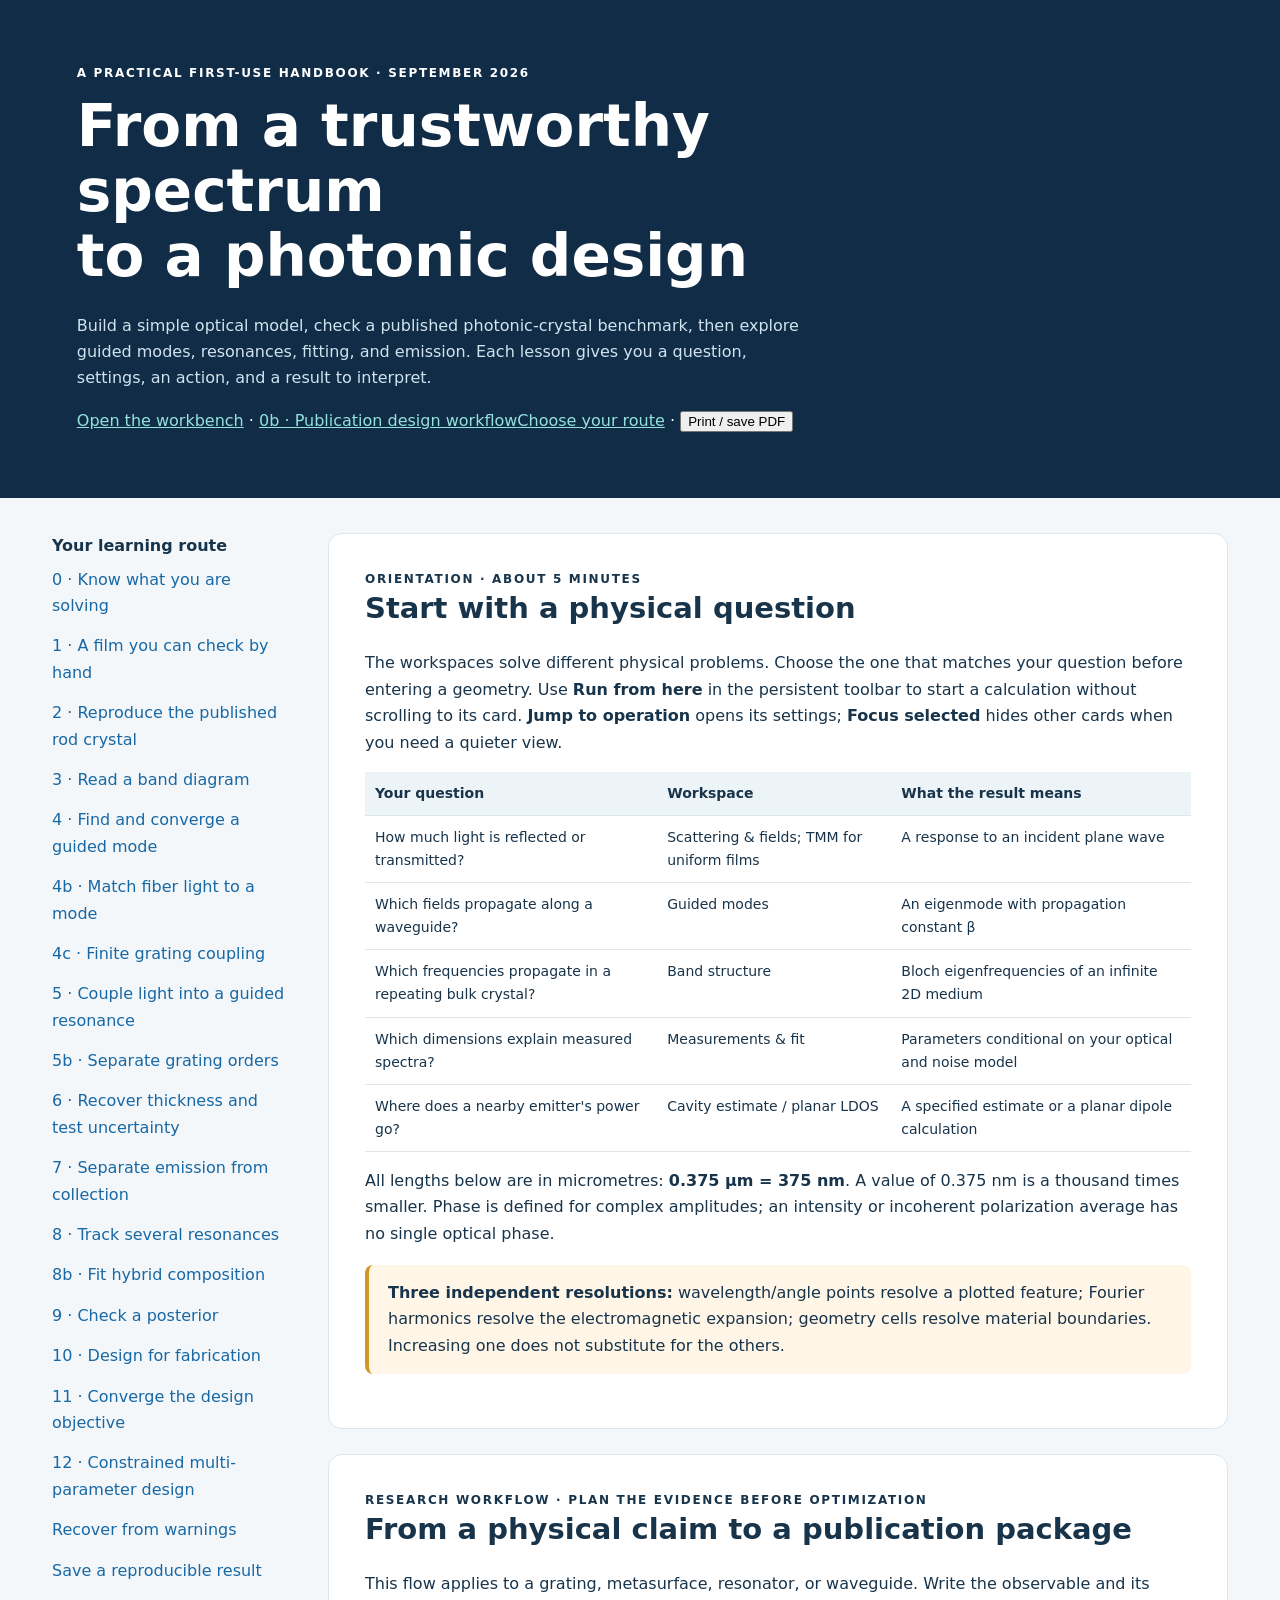
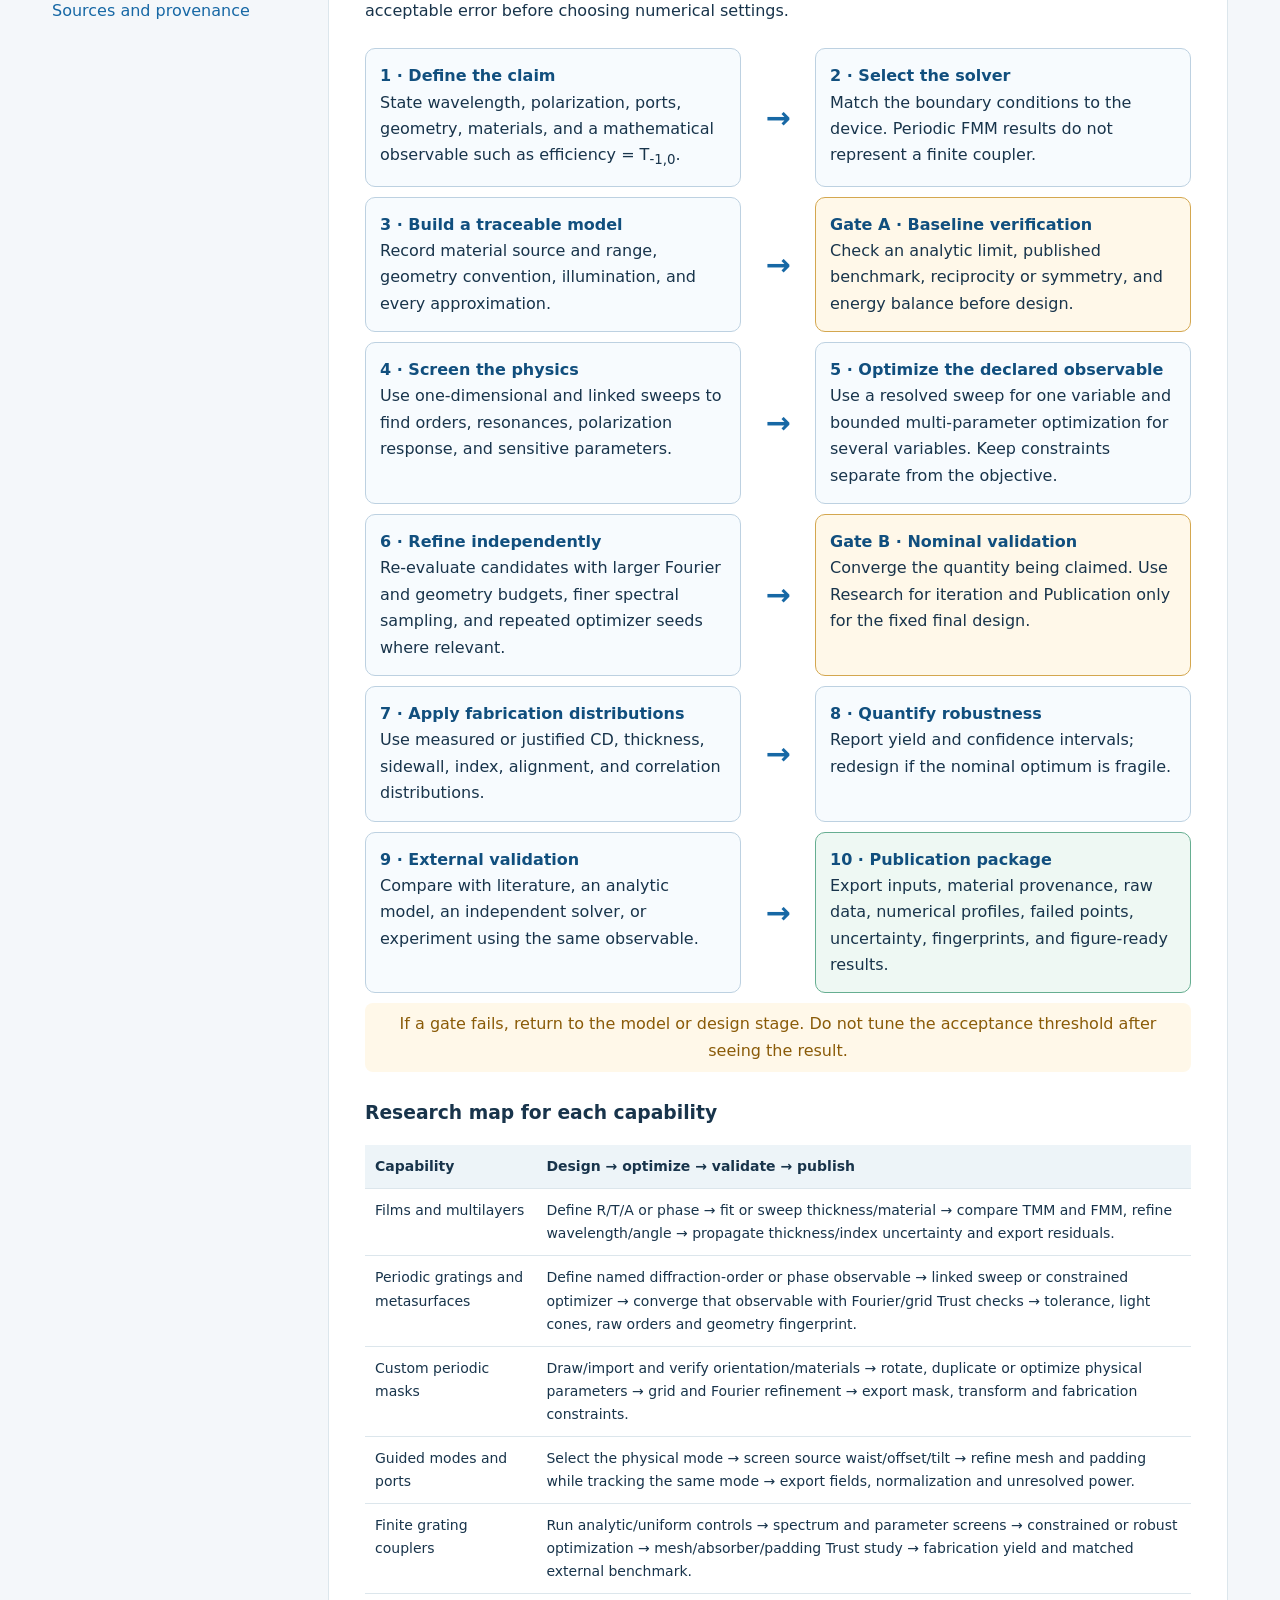
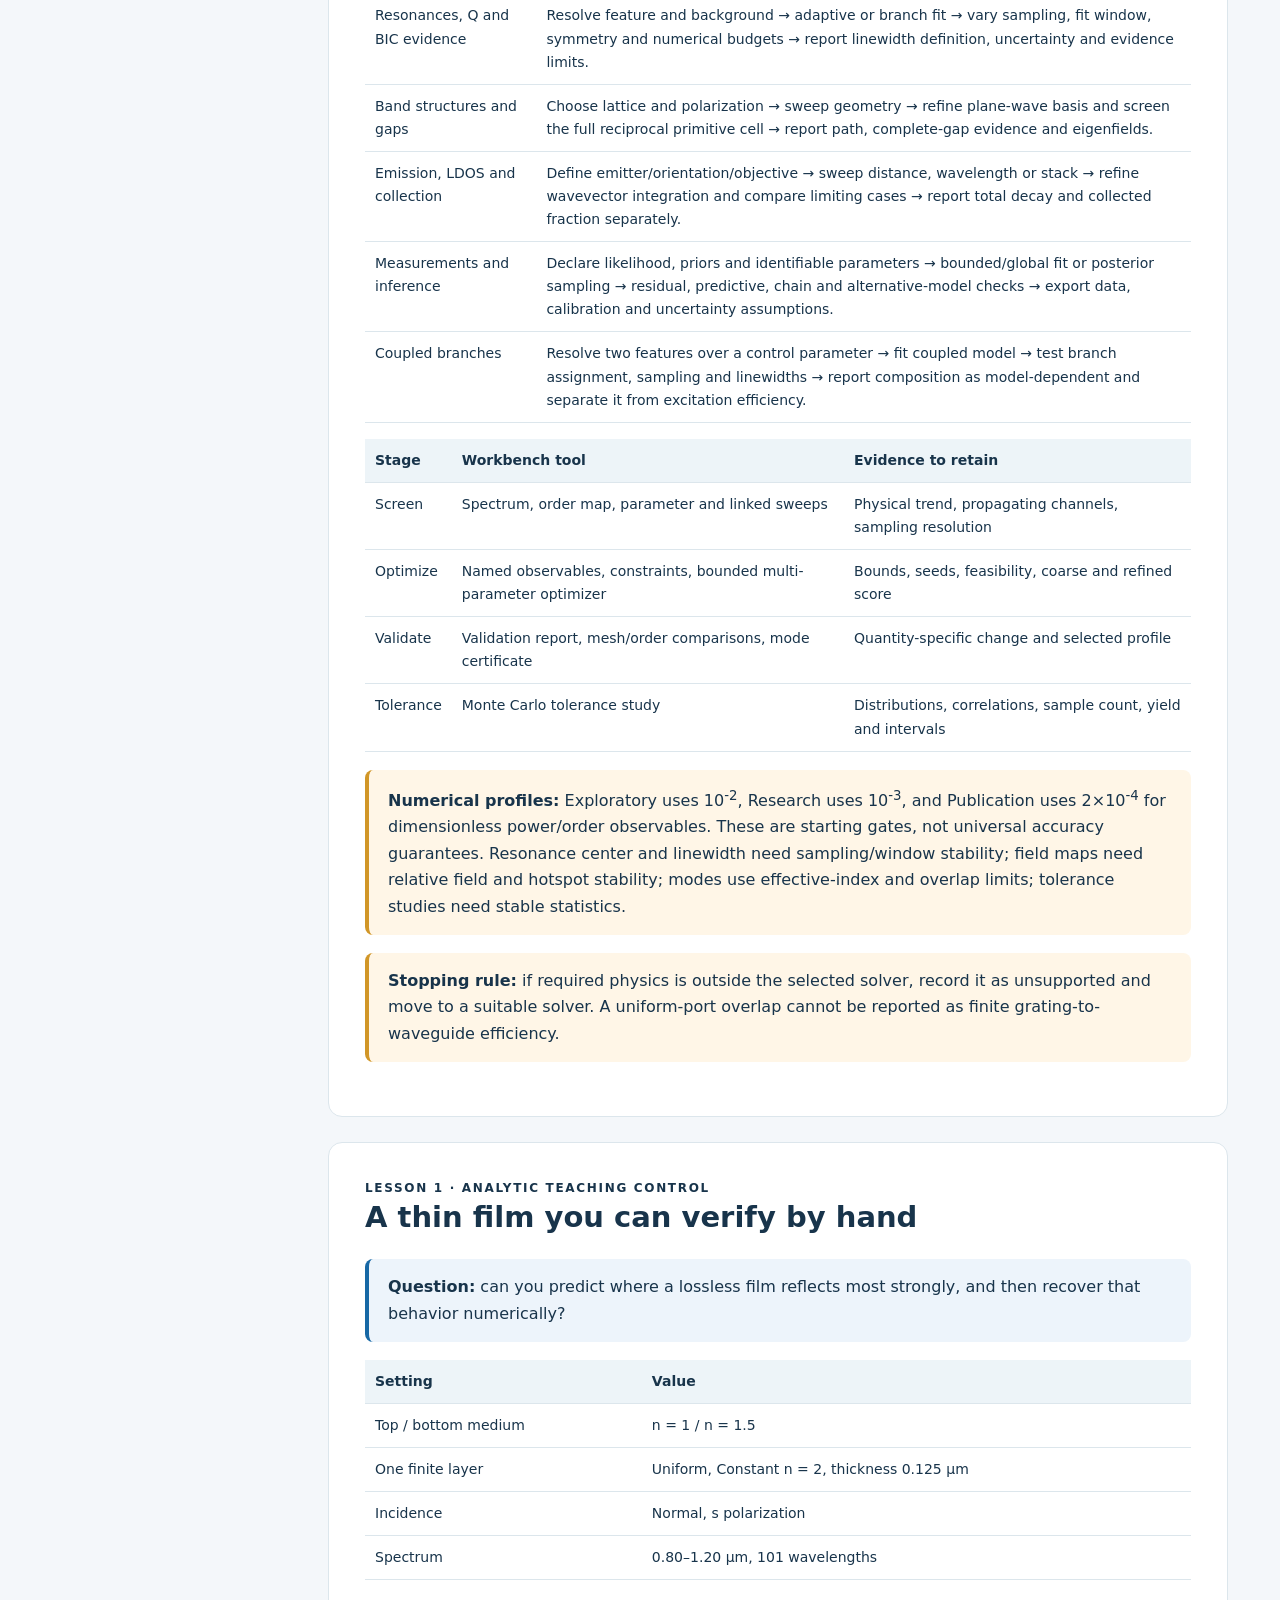
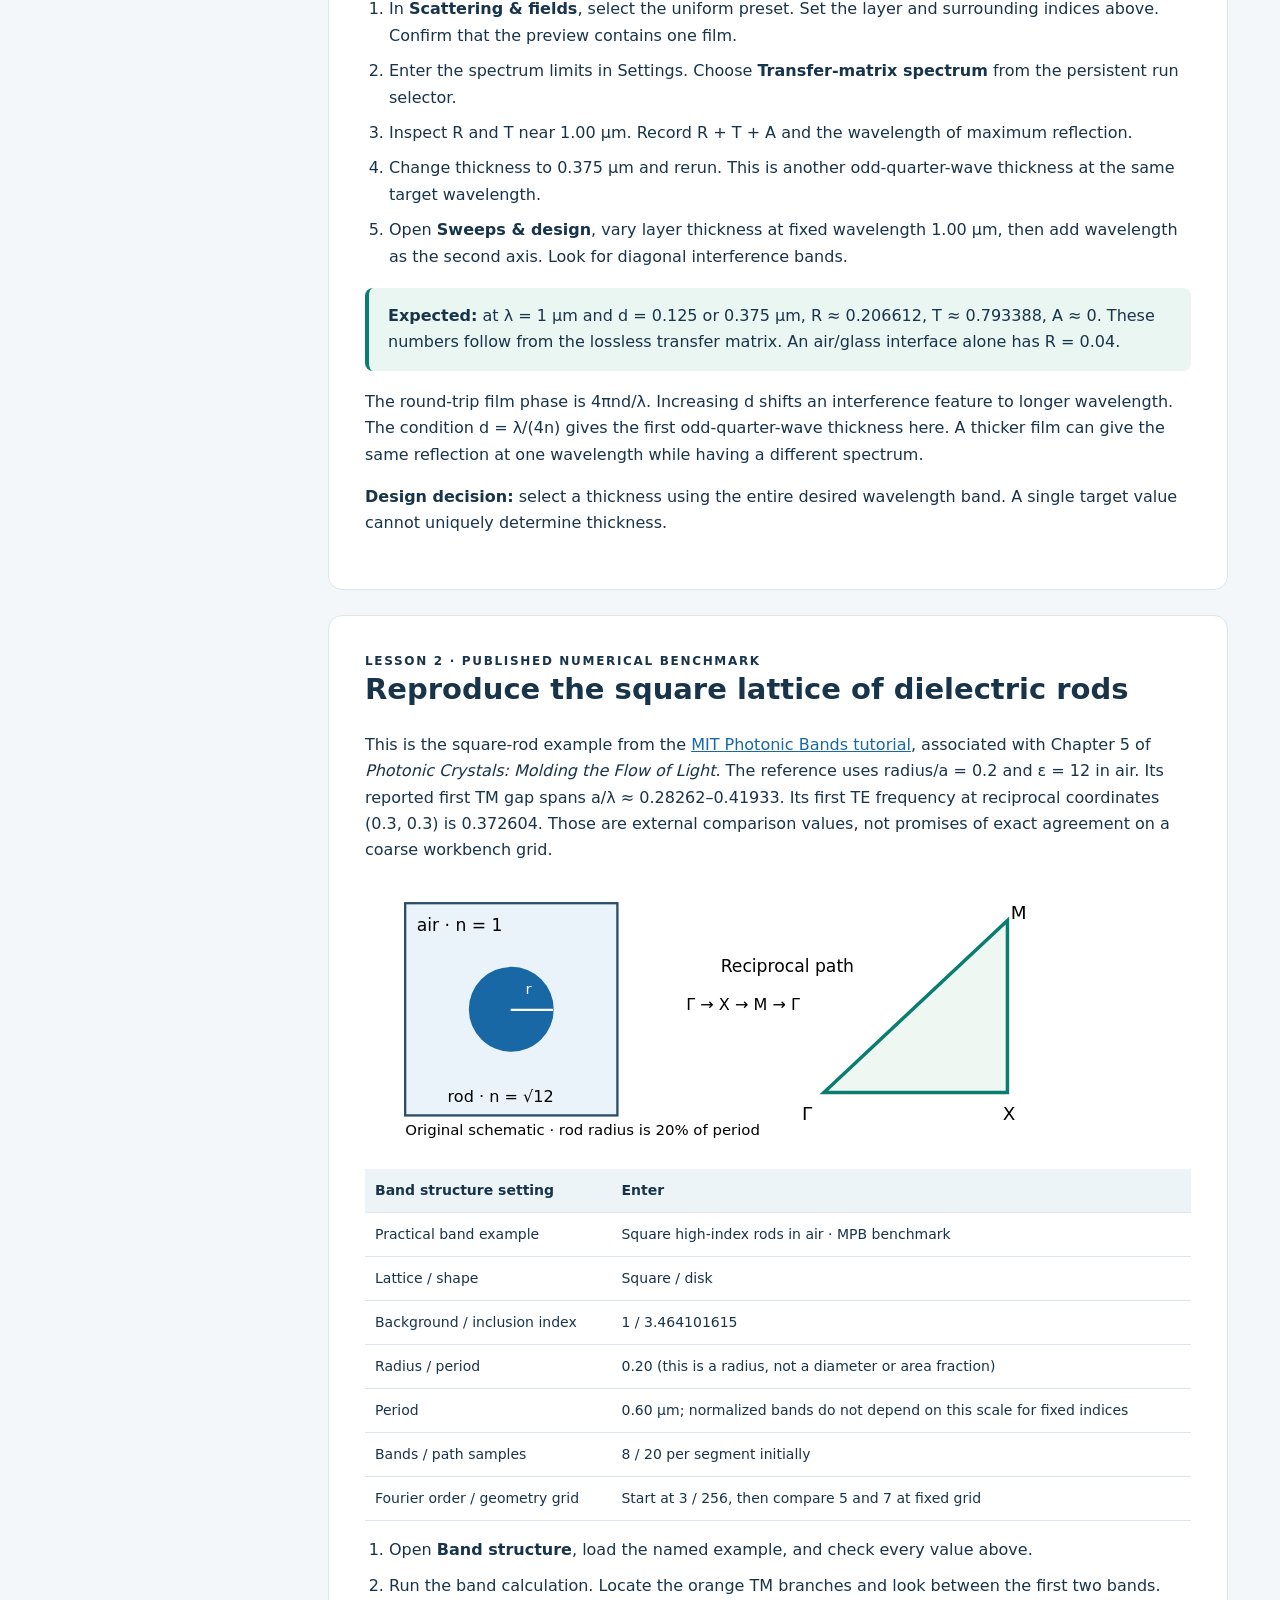
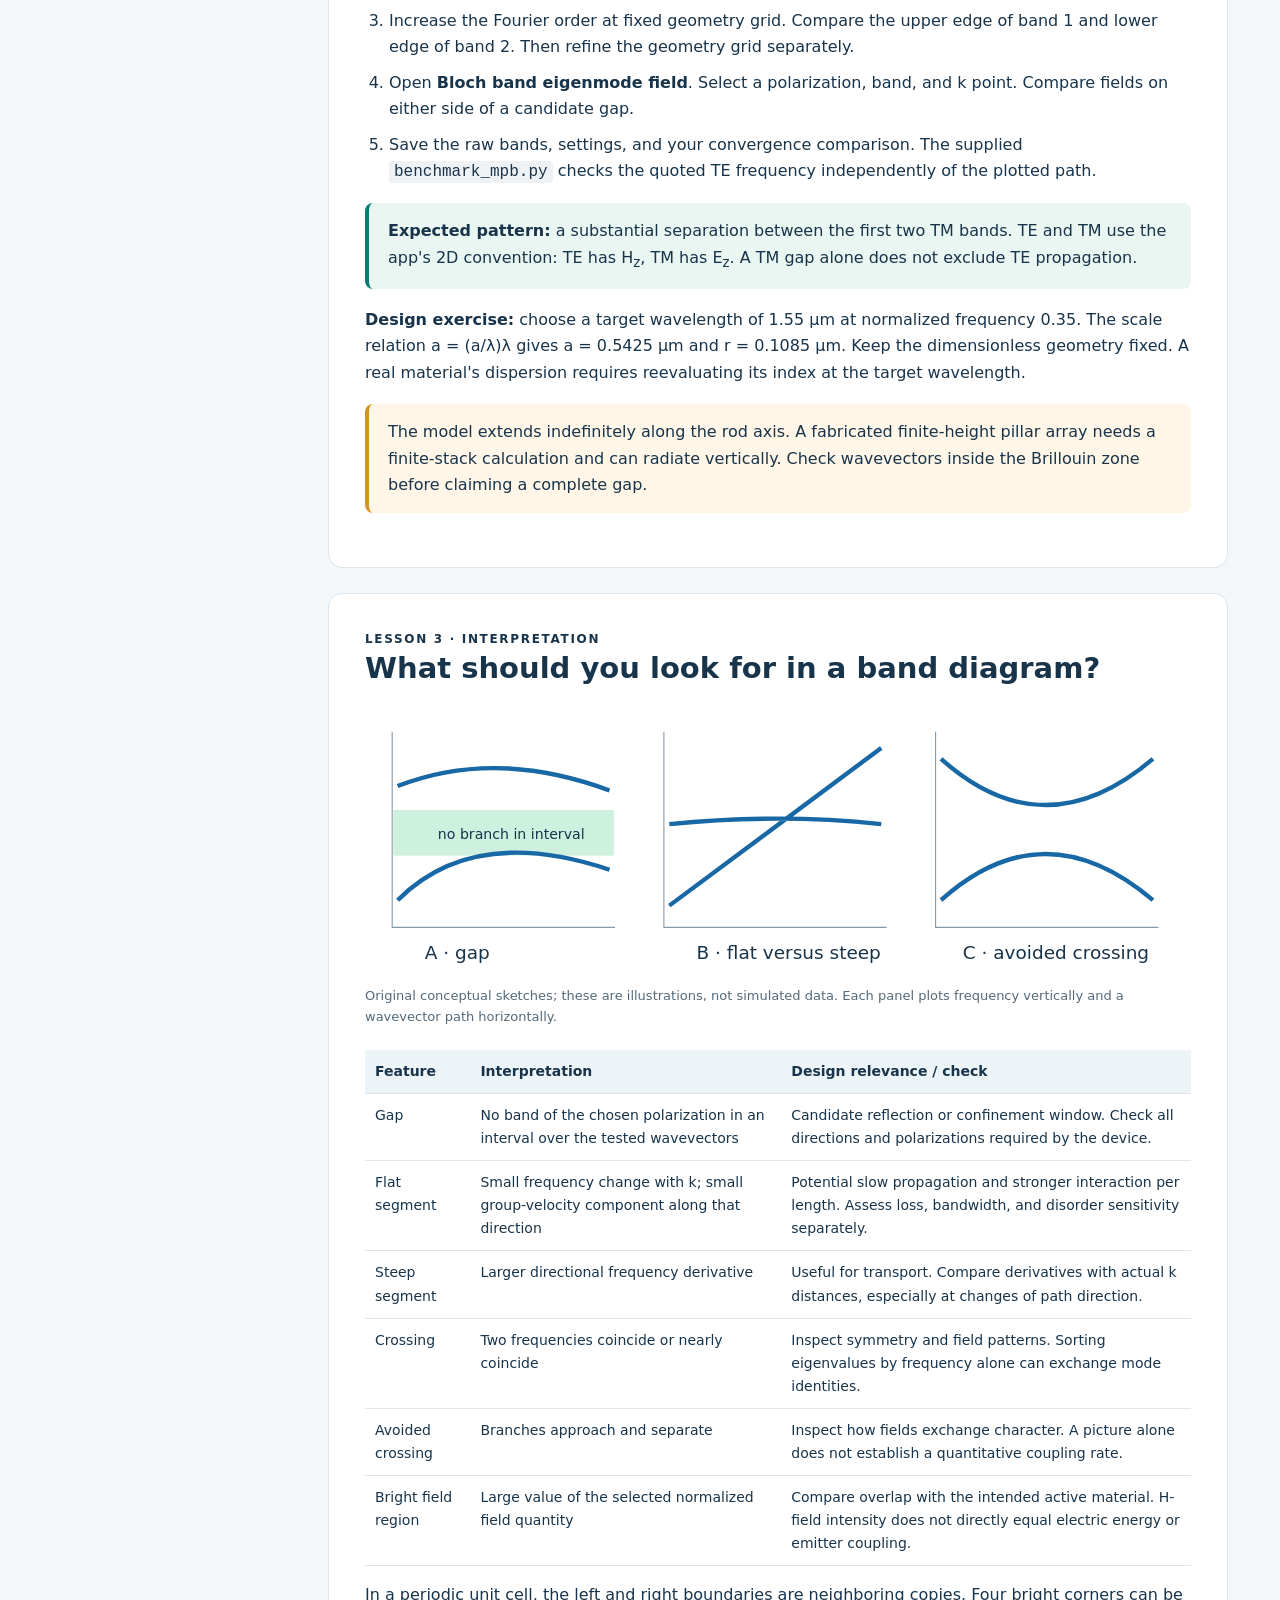
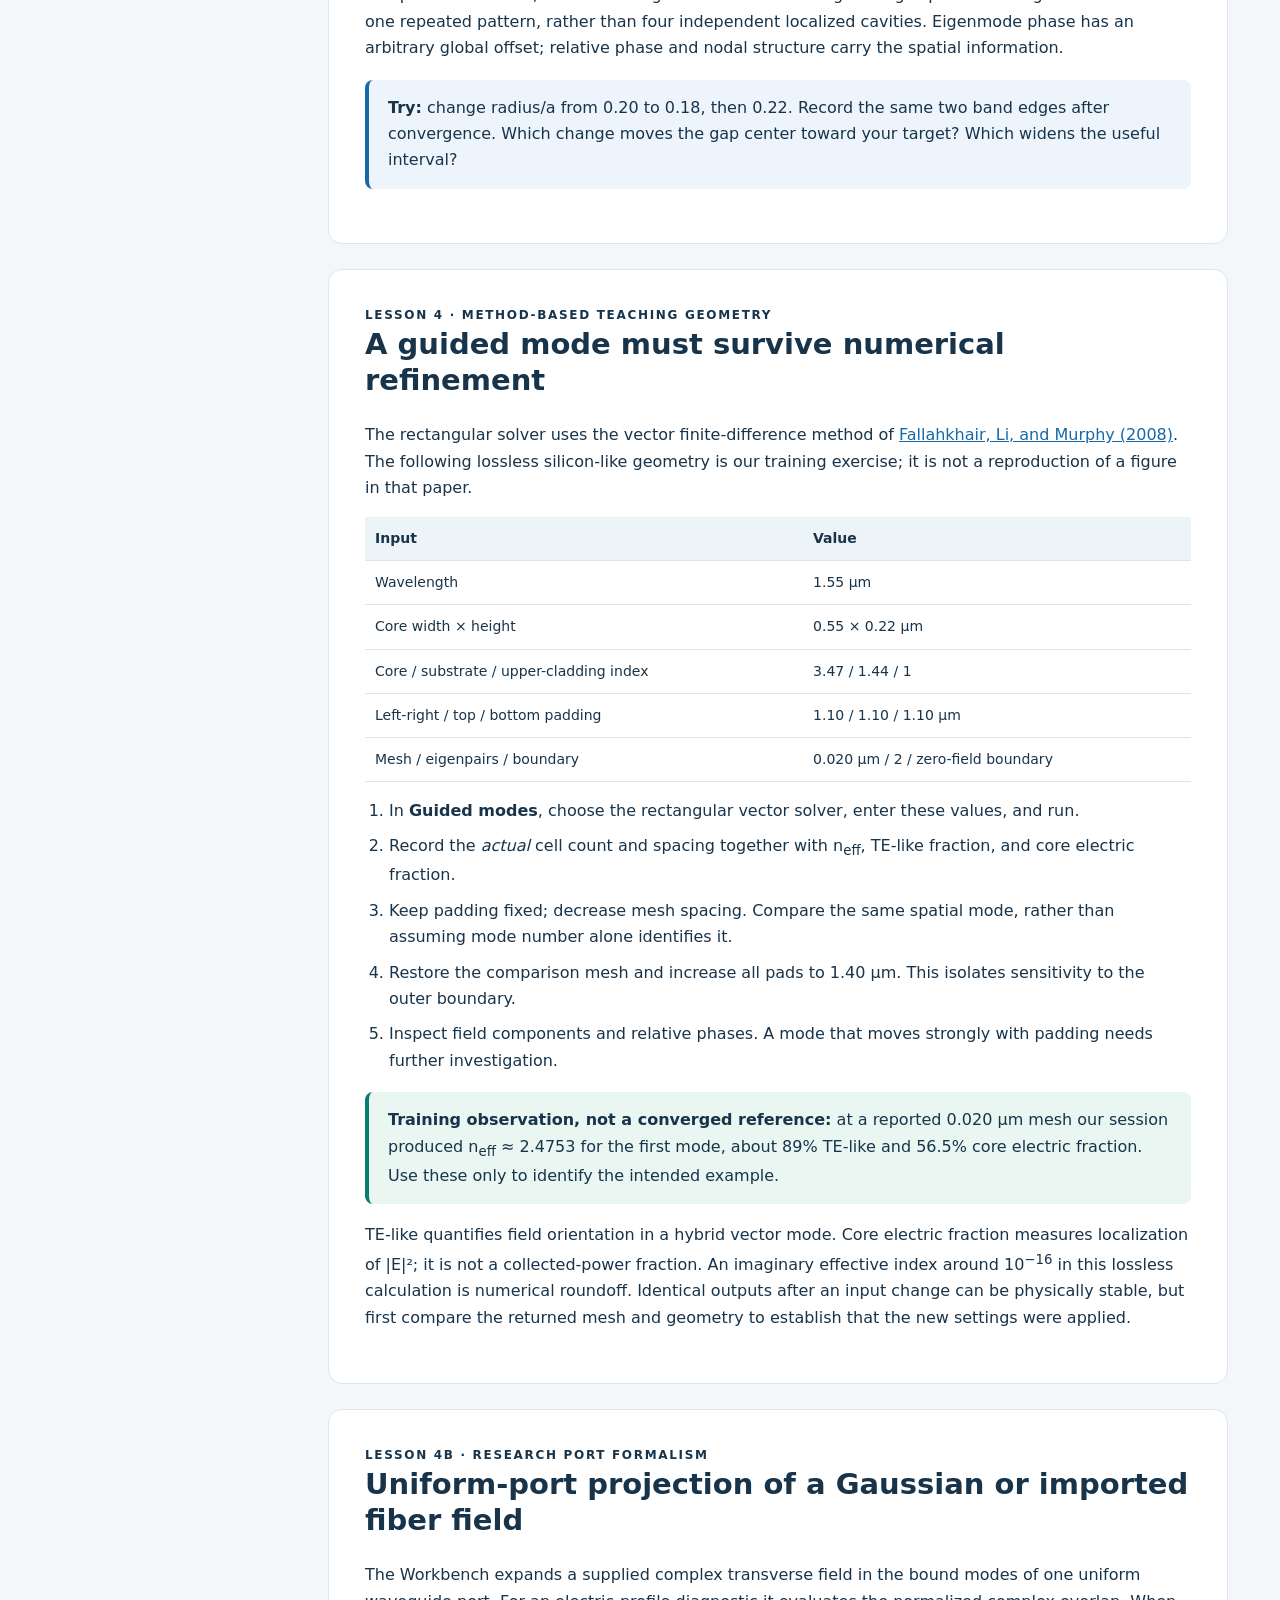
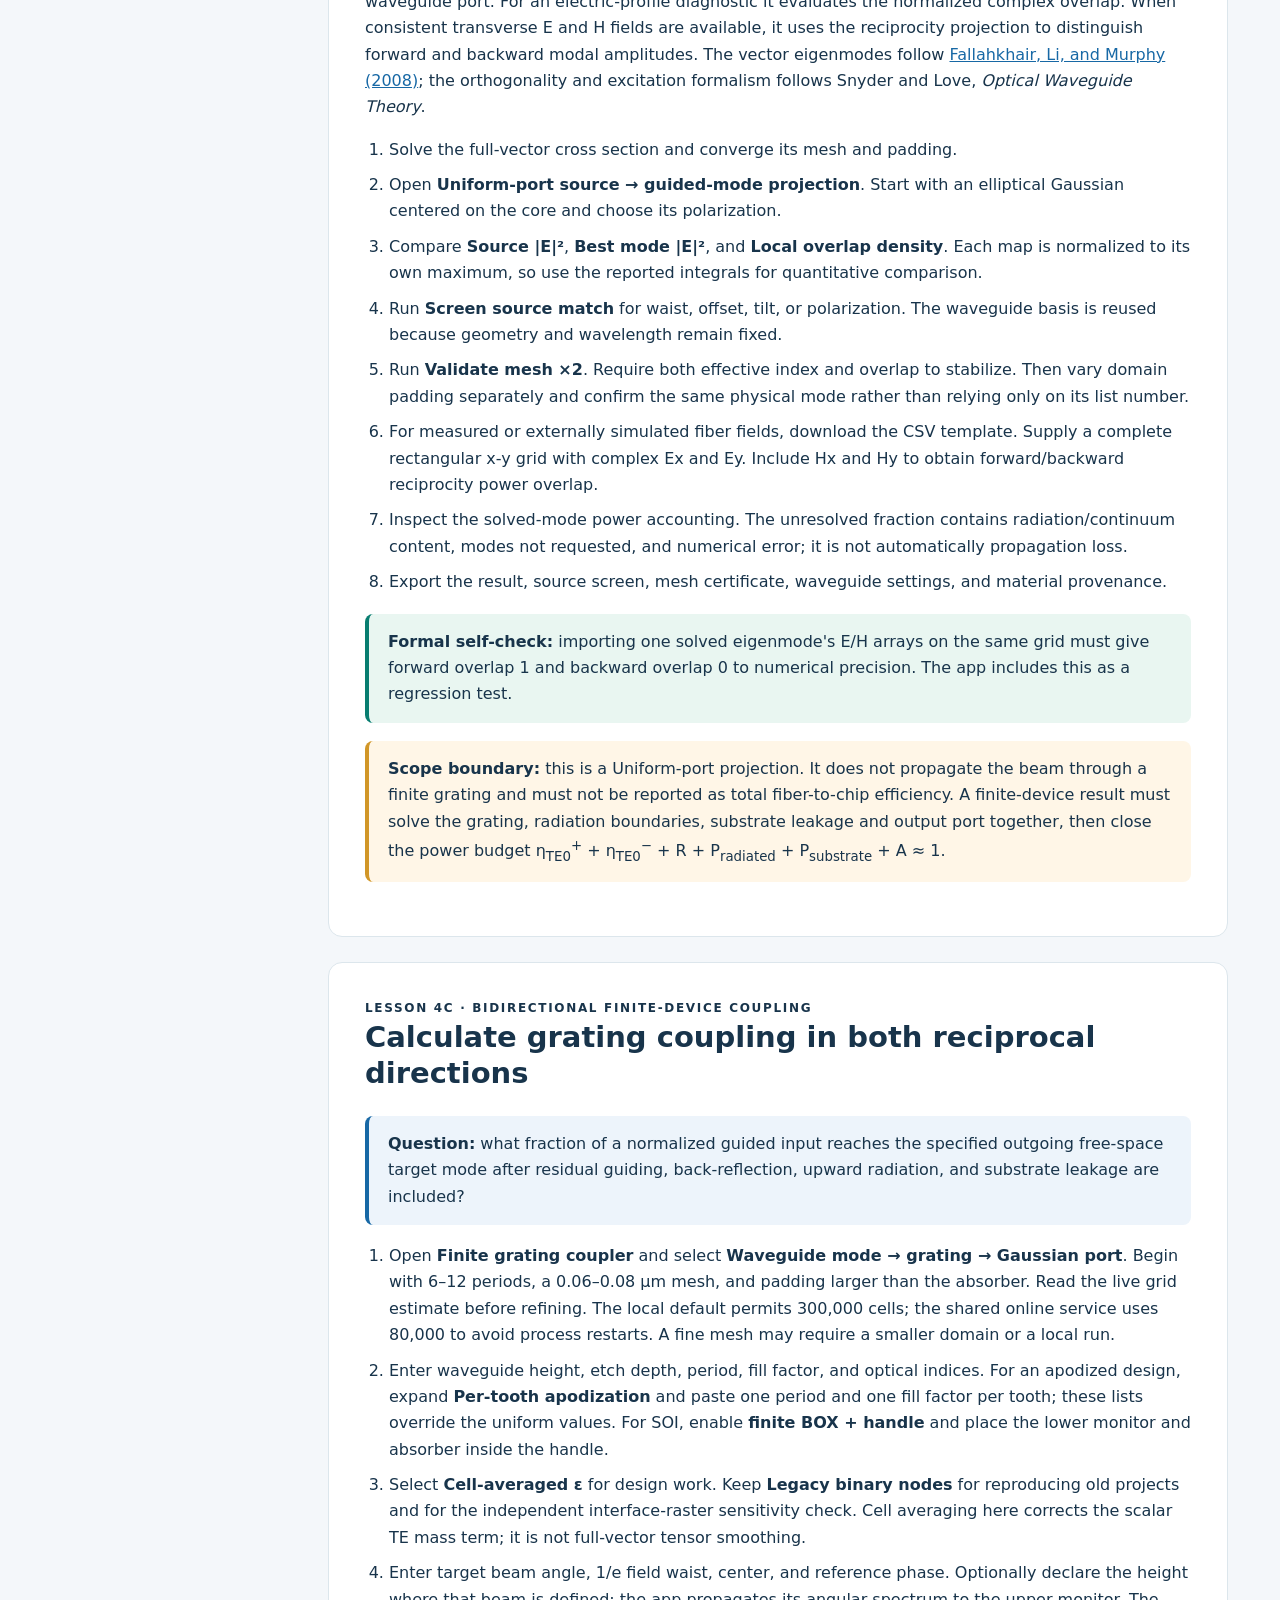
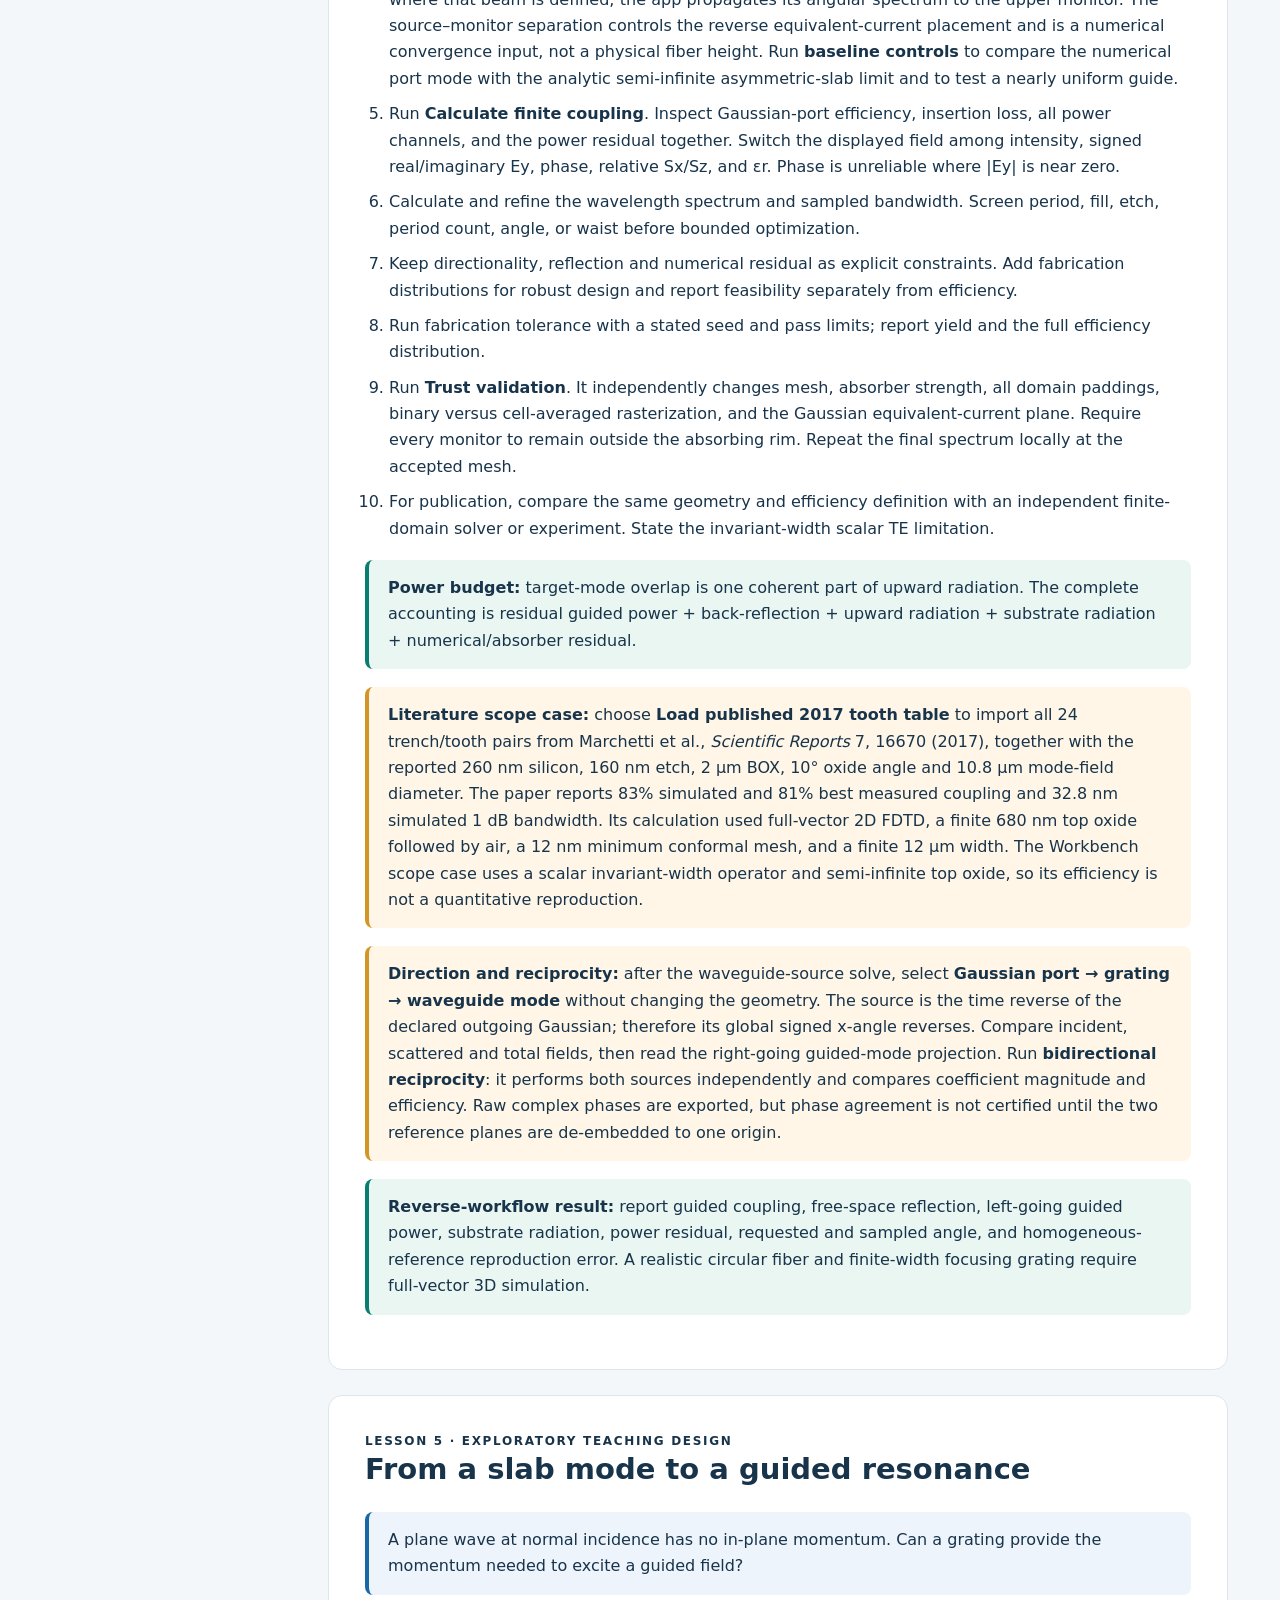
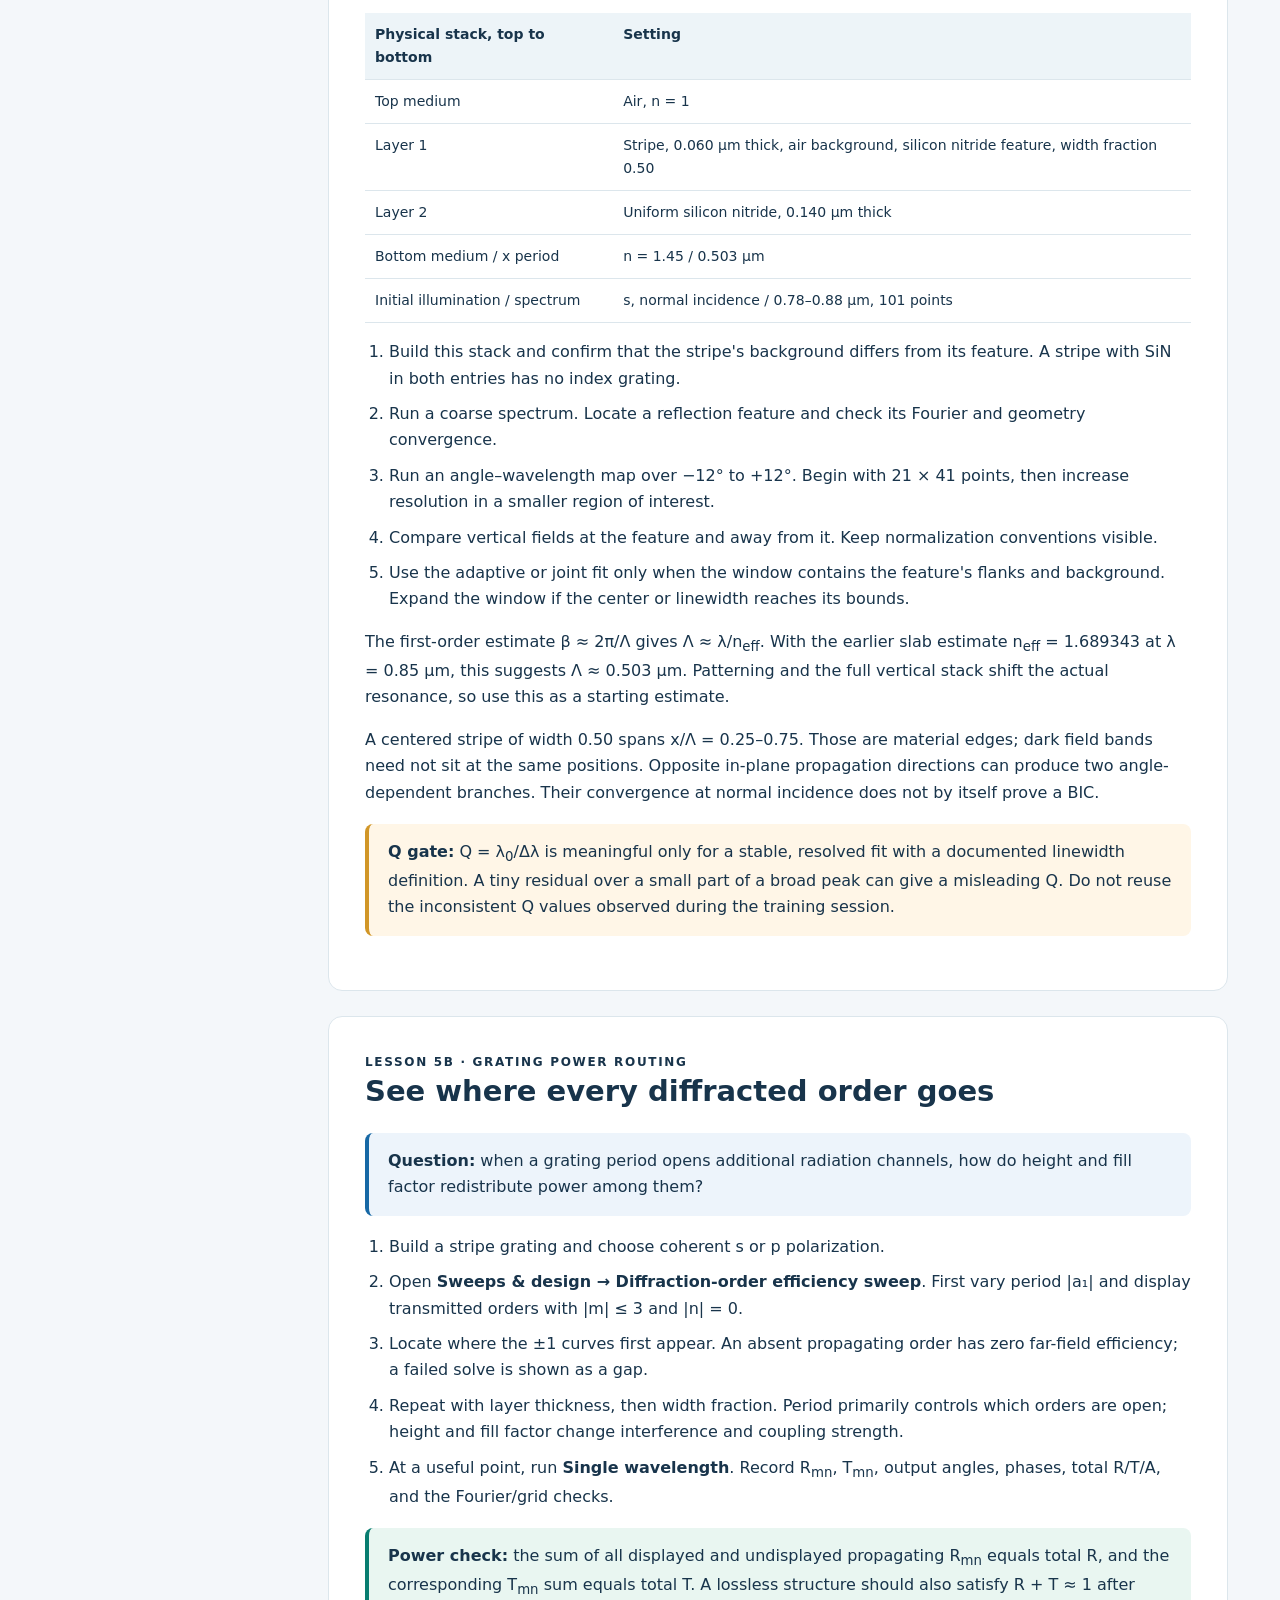
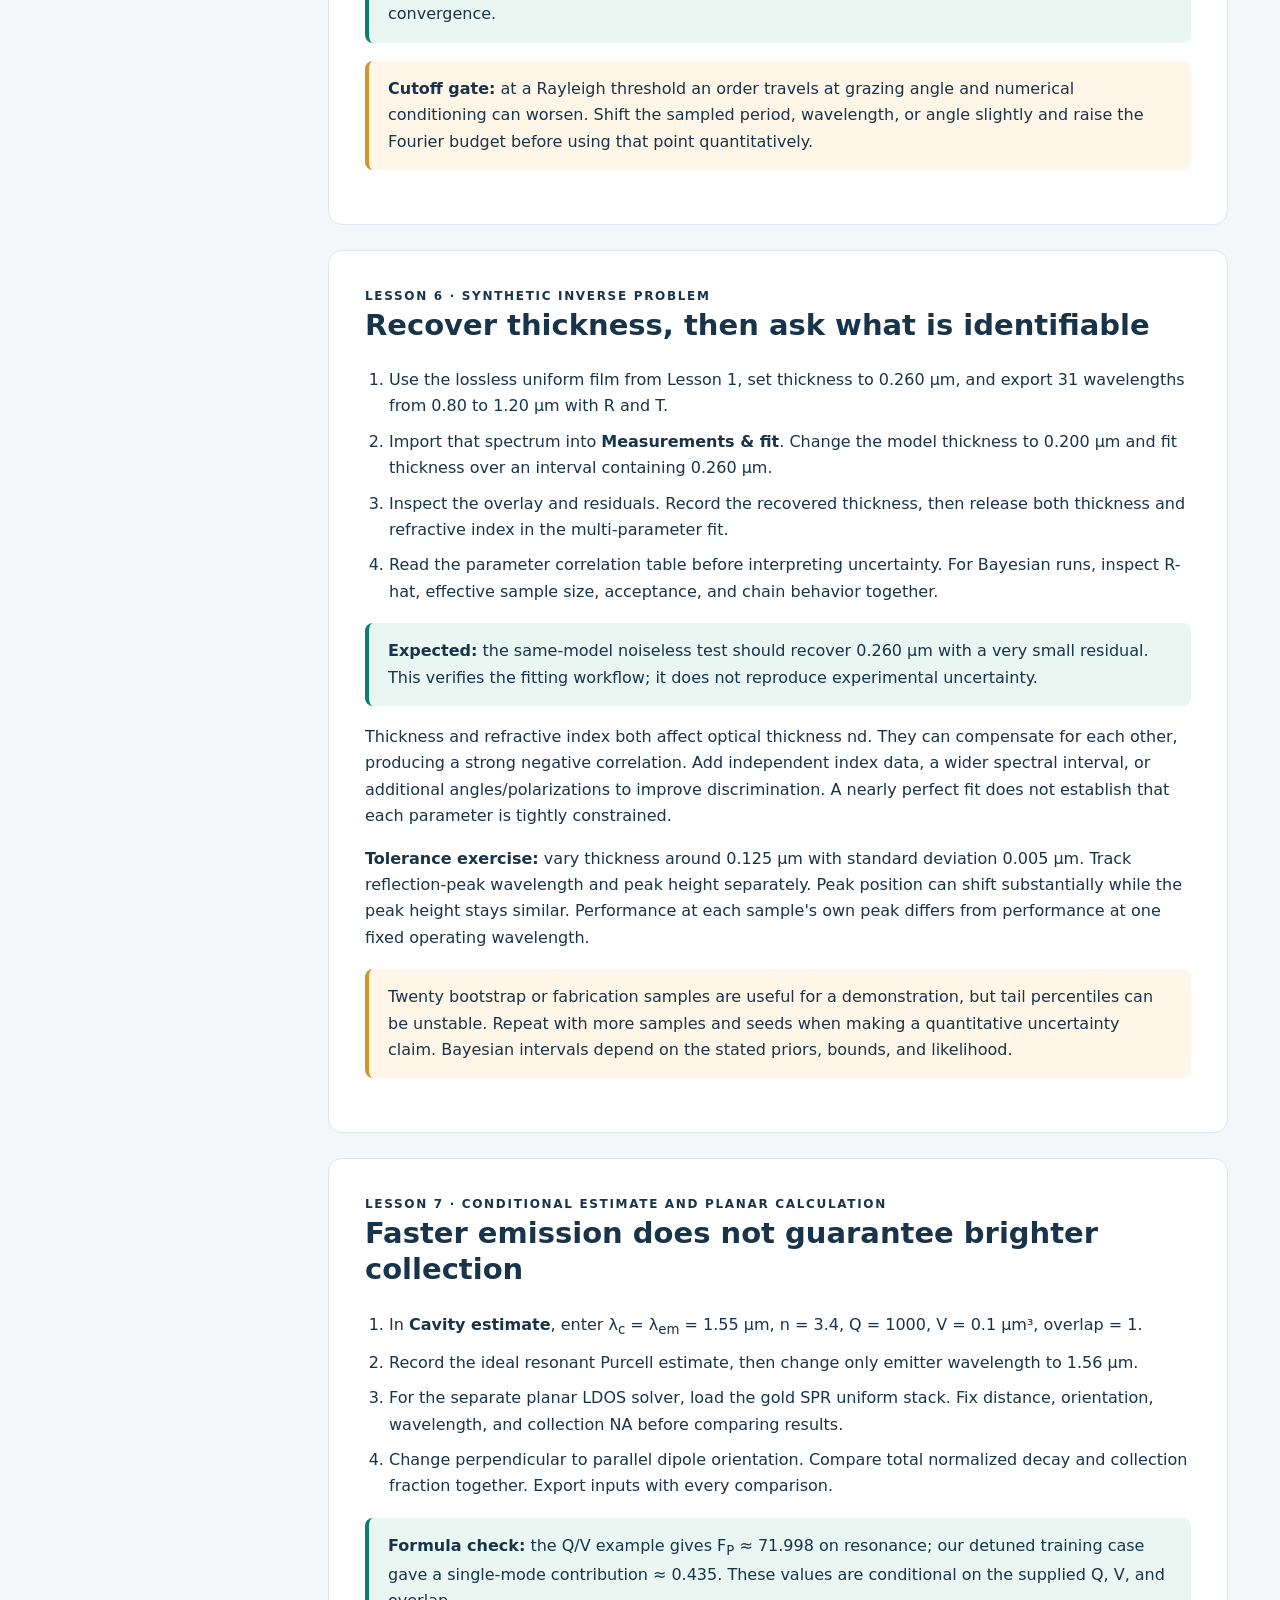
==== commit eb034c5f: "Improve research workflow interface and source validation" ====
--- a/FIRST_STEPS.html
+++ b/FIRST_STEPS.html
@@ -47,7 +47,7 @@
 <p>TE-like quantifies field orientation in a hybrid vector mode. Core electric fraction measures localization of |E|²; it is not a collected-power fraction. An imaginary effective index around 10<sup>−16</sup> in this lossless calculation is numerical roundoff. Identical outputs after an input change can be physically stable, but first compare the returned mesh and geometry to establish that the new settings were applied.</p></section>
 <section id="port-coupling"><div class="eyebrow">Lesson 4b · research port formalism</div><h2>Uniform-port projection of a Gaussian or imported fiber field</h2><p>The Workbench expands a supplied complex transverse field in the bound modes of one uniform waveguide port. For an electric-profile diagnostic it evaluates the normalized complex overlap. When consistent transverse E and H fields are available, it uses the reciprocity projection to distinguish forward and backward modal amplitudes. The vector eigenmodes follow <a href="https://doi.org/10.1109/JLT.2008.923643">Fallahkhair, Li, and Murphy (2008)</a>; the orthogonality and excitation formalism follows Snyder and Love, <i>Optical Waveguide Theory</i>.</p><ol><li>Solve the full-vector cross section and converge its mesh and padding.</li><li>Open <b>Uniform-port source → guided-mode projection</b>. Start with an elliptical Gaussian centered on the core and choose its polarization.</li><li>Compare <b>Source |E|²</b>, <b>Best mode |E|²</b>, and <b>Local overlap density</b>. Each map is normalized to its own maximum, so use the reported integrals for quantitative comparison.</li><li>Run <b>Screen source match</b> for waist, offset, tilt, or polarization. The waveguide basis is reused because geometry and wavelength remain fixed.</li><li>Run <b>Validate mesh ×2</b>. Require both effective index and overlap to stabilize. Then vary domain padding separately and confirm the same physical mode rather than relying only on its list number.</li><li>For measured or externally simulated fiber fields, download the CSV template. Supply a complete rectangular x-y grid with complex Ex and Ey. Include Hx and Hy to obtain forward/backward reciprocity power overlap.</li><li>Inspect the solved-mode power accounting. The unresolved fraction contains radiation/continuum content, modes not requested, and numerical error; it is not automatically propagation loss.</li><li>Export the result, source screen, mesh certificate, waveguide settings, and material provenance.</li></ol><div class="expect"><b>Formal self-check:</b> importing one solved eigenmode's E/H arrays on the same grid must give forward overlap 1 and backward overlap 0 to numerical precision. The app includes this as a regression test.</div><div class="check"><b>Scope boundary:</b> this is a Uniform-port projection. It does not propagate the beam through a finite grating and must not be reported as total fiber-to-chip efficiency. A finite-device result must solve the grating, radiation boundaries, substrate leakage and output port together, then close the power budget η<sub>TE0</sub><sup>+</sup> + η<sub>TE0</sub><sup>−</sup> + R + P<sub>radiated</sub> + P<sub>substrate</sub> + A ≈ 1.</div></section>
 
-<section id="finite-grating"><div class="eyebrow">Lesson 4c &middot; bidirectional finite-device coupling</div><h2>Calculate grating coupling in both reciprocal directions</h2><p class="question"><b>Question:</b> what fraction of a normalized guided input reaches the specified outgoing free-space target mode after residual guiding, back-reflection, upward radiation, and substrate leakage are included?</p><ol><li>Open <b>Finite grating coupler</b> and select <b>Waveguide mode → grating → Gaussian port</b>. Begin with 6&ndash;12 periods, a 0.06&ndash;0.08 &micro;m mesh, and padding larger than the absorber. Read the live grid estimate before refining. The local default permits 300,000 cells; the shared online service uses 80,000 to avoid process restarts. A fine mesh may require a smaller domain or a local run.</li><li>Enter waveguide height, etch depth, period, fill factor, and optical indices. For an apodized design, expand <b>Per-tooth apodization</b> and paste one period and one fill factor per tooth; these lists override the uniform values. For SOI, enable <b>finite BOX + handle</b> and place the lower monitor and absorber inside the handle.</li><li>Select <b>Cell-averaged ε</b> for design work. Keep <b>Legacy binary nodes</b> for reproducing old projects and for the independent interface-raster sensitivity check. Cell averaging here corrects the scalar TE mass term; it is not full-vector tensor smoothing.</li><li>Enter target beam angle, 1/e field waist, and reference phase. Run <b>baseline controls</b> to compare the numerical port mode with the analytic semi-infinite asymmetric-slab limit and to test a nearly uniform guide.</li><li>Run <b>Calculate finite coupling</b>. Inspect Gaussian-port efficiency, insertion loss, all power channels, and the power residual together. Switch the displayed field among intensity, signed real/imaginary Ey, phase, relative Sx/Sz, and εr. Phase is unreliable where |Ey| is near zero.</li><li>Calculate and refine the wavelength spectrum and sampled bandwidth. Screen period, fill, etch, period count, angle, or waist before bounded optimization.</li><li>Keep directionality, reflection and numerical residual as explicit constraints. Add fabrication distributions for robust design and report feasibility separately from efficiency.</li><li>Run fabrication tolerance with a stated seed and pass limits; report yield and the full efficiency distribution.</li><li>Run <b>Trust validation</b>. It independently changes mesh, absorber strength, all domain paddings, and binary versus cell-averaged rasterization. Repeat the final spectrum locally at the accepted mesh.</li><li>For publication, compare the same geometry and efficiency definition with an independent finite-domain solver or experiment. State the invariant-width scalar TE limitation.</li></ol><div class="expect"><b>Power budget:</b> target-mode overlap is one coherent part of upward radiation. The complete accounting is residual guided power + back-reflection + upward radiation + substrate radiation + numerical/absorber residual.</div><div class="check"><b>Literature scope case:</b> choose <b>Load published 2017 tooth table</b> to import all 24 trench/tooth pairs from Marchetti et al., <i>Scientific Reports</i> 7, 16670 (2017), together with the reported 260 nm silicon, 160 nm etch, 2 µm BOX, 10° oxide angle and 10.8 µm mode-field diameter. The paper reports 83% simulated and 81% best measured coupling and 32.8 nm simulated 1 dB bandwidth. Its calculation used full-vector 2D FDTD, a finite 680 nm top oxide followed by air, a 12 nm minimum conformal mesh, and a finite 12 µm width. The Workbench scope case uses a scalar invariant-width operator and semi-infinite top oxide, so its efficiency is not a quantitative reproduction.</div><div class="check"><b>Direction and reciprocity:</b> after the waveguide-source solve, select <b>Gaussian port → grating → waveguide mode</b> without changing the geometry. The source is the time reverse of the declared outgoing Gaussian; therefore its global signed x-angle reverses. Compare incident, scattered and total fields, then read the right-going guided-mode projection. Run <b>bidirectional reciprocity</b>: it performs both sources independently and compares coefficient magnitude and efficiency. Raw complex phases are exported, but phase agreement is not certified until the two reference planes are de-embedded to one origin.</div><div class="expect"><b>Reverse-workflow result:</b> report guided coupling, free-space reflection, left-going guided power, substrate radiation, power residual, requested and sampled angle, and homogeneous-reference reproduction error. A realistic circular fiber and finite-width focusing grating require full-vector 3D simulation.</div></section>
+<section id="finite-grating"><div class="eyebrow">Lesson 4c &middot; bidirectional finite-device coupling</div><h2>Calculate grating coupling in both reciprocal directions</h2><p class="question"><b>Question:</b> what fraction of a normalized guided input reaches the specified outgoing free-space target mode after residual guiding, back-reflection, upward radiation, and substrate leakage are included?</p><ol><li>Open <b>Finite grating coupler</b> and select <b>Waveguide mode → grating → Gaussian port</b>. Begin with 6&ndash;12 periods, a 0.06&ndash;0.08 &micro;m mesh, and padding larger than the absorber. Read the live grid estimate before refining. The local default permits 300,000 cells; the shared online service uses 80,000 to avoid process restarts. A fine mesh may require a smaller domain or a local run.</li><li>Enter waveguide height, etch depth, period, fill factor, and optical indices. For an apodized design, expand <b>Per-tooth apodization</b> and paste one period and one fill factor per tooth; these lists override the uniform values. For SOI, enable <b>finite BOX + handle</b> and place the lower monitor and absorber inside the handle.</li><li>Select <b>Cell-averaged ε</b> for design work. Keep <b>Legacy binary nodes</b> for reproducing old projects and for the independent interface-raster sensitivity check. Cell averaging here corrects the scalar TE mass term; it is not full-vector tensor smoothing.</li><li>Enter target beam angle, 1/e field waist, center, and reference phase. Optionally declare the height where that beam is defined; the app propagates its angular spectrum to the upper monitor. The source&ndash;monitor separation controls the reverse equivalent-current placement and is a numerical convergence input, not a physical fiber height. Run <b>baseline controls</b> to compare the numerical port mode with the analytic semi-infinite asymmetric-slab limit and to test a nearly uniform guide.</li><li>Run <b>Calculate finite coupling</b>. Inspect Gaussian-port efficiency, insertion loss, all power channels, and the power residual together. Switch the displayed field among intensity, signed real/imaginary Ey, phase, relative Sx/Sz, and εr. Phase is unreliable where |Ey| is near zero.</li><li>Calculate and refine the wavelength spectrum and sampled bandwidth. Screen period, fill, etch, period count, angle, or waist before bounded optimization.</li><li>Keep directionality, reflection and numerical residual as explicit constraints. Add fabrication distributions for robust design and report feasibility separately from efficiency.</li><li>Run fabrication tolerance with a stated seed and pass limits; report yield and the full efficiency distribution.</li><li>Run <b>Trust validation</b>. It independently changes mesh, absorber strength, all domain paddings, binary versus cell-averaged rasterization, and the Gaussian equivalent-current plane. Require every monitor to remain outside the absorbing rim. Repeat the final spectrum locally at the accepted mesh.</li><li>For publication, compare the same geometry and efficiency definition with an independent finite-domain solver or experiment. State the invariant-width scalar TE limitation.</li></ol><div class="expect"><b>Power budget:</b> target-mode overlap is one coherent part of upward radiation. The complete accounting is residual guided power + back-reflection + upward radiation + substrate radiation + numerical/absorber residual.</div><div class="check"><b>Literature scope case:</b> choose <b>Load published 2017 tooth table</b> to import all 24 trench/tooth pairs from Marchetti et al., <i>Scientific Reports</i> 7, 16670 (2017), together with the reported 260 nm silicon, 160 nm etch, 2 µm BOX, 10° oxide angle and 10.8 µm mode-field diameter. The paper reports 83% simulated and 81% best measured coupling and 32.8 nm simulated 1 dB bandwidth. Its calculation used full-vector 2D FDTD, a finite 680 nm top oxide followed by air, a 12 nm minimum conformal mesh, and a finite 12 µm width. The Workbench scope case uses a scalar invariant-width operator and semi-infinite top oxide, so its efficiency is not a quantitative reproduction.</div><div class="check"><b>Direction and reciprocity:</b> after the waveguide-source solve, select <b>Gaussian port → grating → waveguide mode</b> without changing the geometry. The source is the time reverse of the declared outgoing Gaussian; therefore its global signed x-angle reverses. Compare incident, scattered and total fields, then read the right-going guided-mode projection. Run <b>bidirectional reciprocity</b>: it performs both sources independently and compares coefficient magnitude and efficiency. Raw complex phases are exported, but phase agreement is not certified until the two reference planes are de-embedded to one origin.</div><div class="expect"><b>Reverse-workflow result:</b> report guided coupling, free-space reflection, left-going guided power, substrate radiation, power residual, requested and sampled angle, and homogeneous-reference reproduction error. A realistic circular fiber and finite-width focusing grating require full-vector 3D simulation.</div></section>
 
 <section id="gmr"><div class="eyebrow">Lesson 5 · exploratory teaching design</div><h2>From a slab mode to a guided resonance</h2><p class="question">A plane wave at normal incidence has no in-plane momentum. Can a grating provide the momentum needed to excite a guided field?</p><table><tr><th>Physical stack, top to bottom</th><th>Setting</th></tr><tr><td>Top medium</td><td>Air, n = 1</td></tr><tr><td>Layer 1</td><td>Stripe, 0.060 µm thick, air background, silicon nitride feature, width fraction 0.50</td></tr><tr><td>Layer 2</td><td>Uniform silicon nitride, 0.140 µm thick</td></tr><tr><td>Bottom medium / x period</td><td>n = 1.45 / 0.503 µm</td></tr><tr><td>Initial illumination / spectrum</td><td>s, normal incidence / 0.78–0.88 µm, 101 points</td></tr></table>
 <ol><li>Build this stack and confirm that the stripe's background differs from its feature. A stripe with SiN in both entries has no index grating.</li><li>Run a coarse spectrum. Locate a reflection feature and check its Fourier and geometry convergence.</li><li>Run an angle–wavelength map over −12° to +12°. Begin with 21 × 41 points, then increase resolution in a smaller region of interest.</li><li>Compare vertical fields at the feature and away from it. Keep normalization conventions visible.</li><li>Use the adaptive or joint fit only when the window contains the feature's flanks and background. Expand the window if the center or linewidth reaches its bounds.</li></ol>
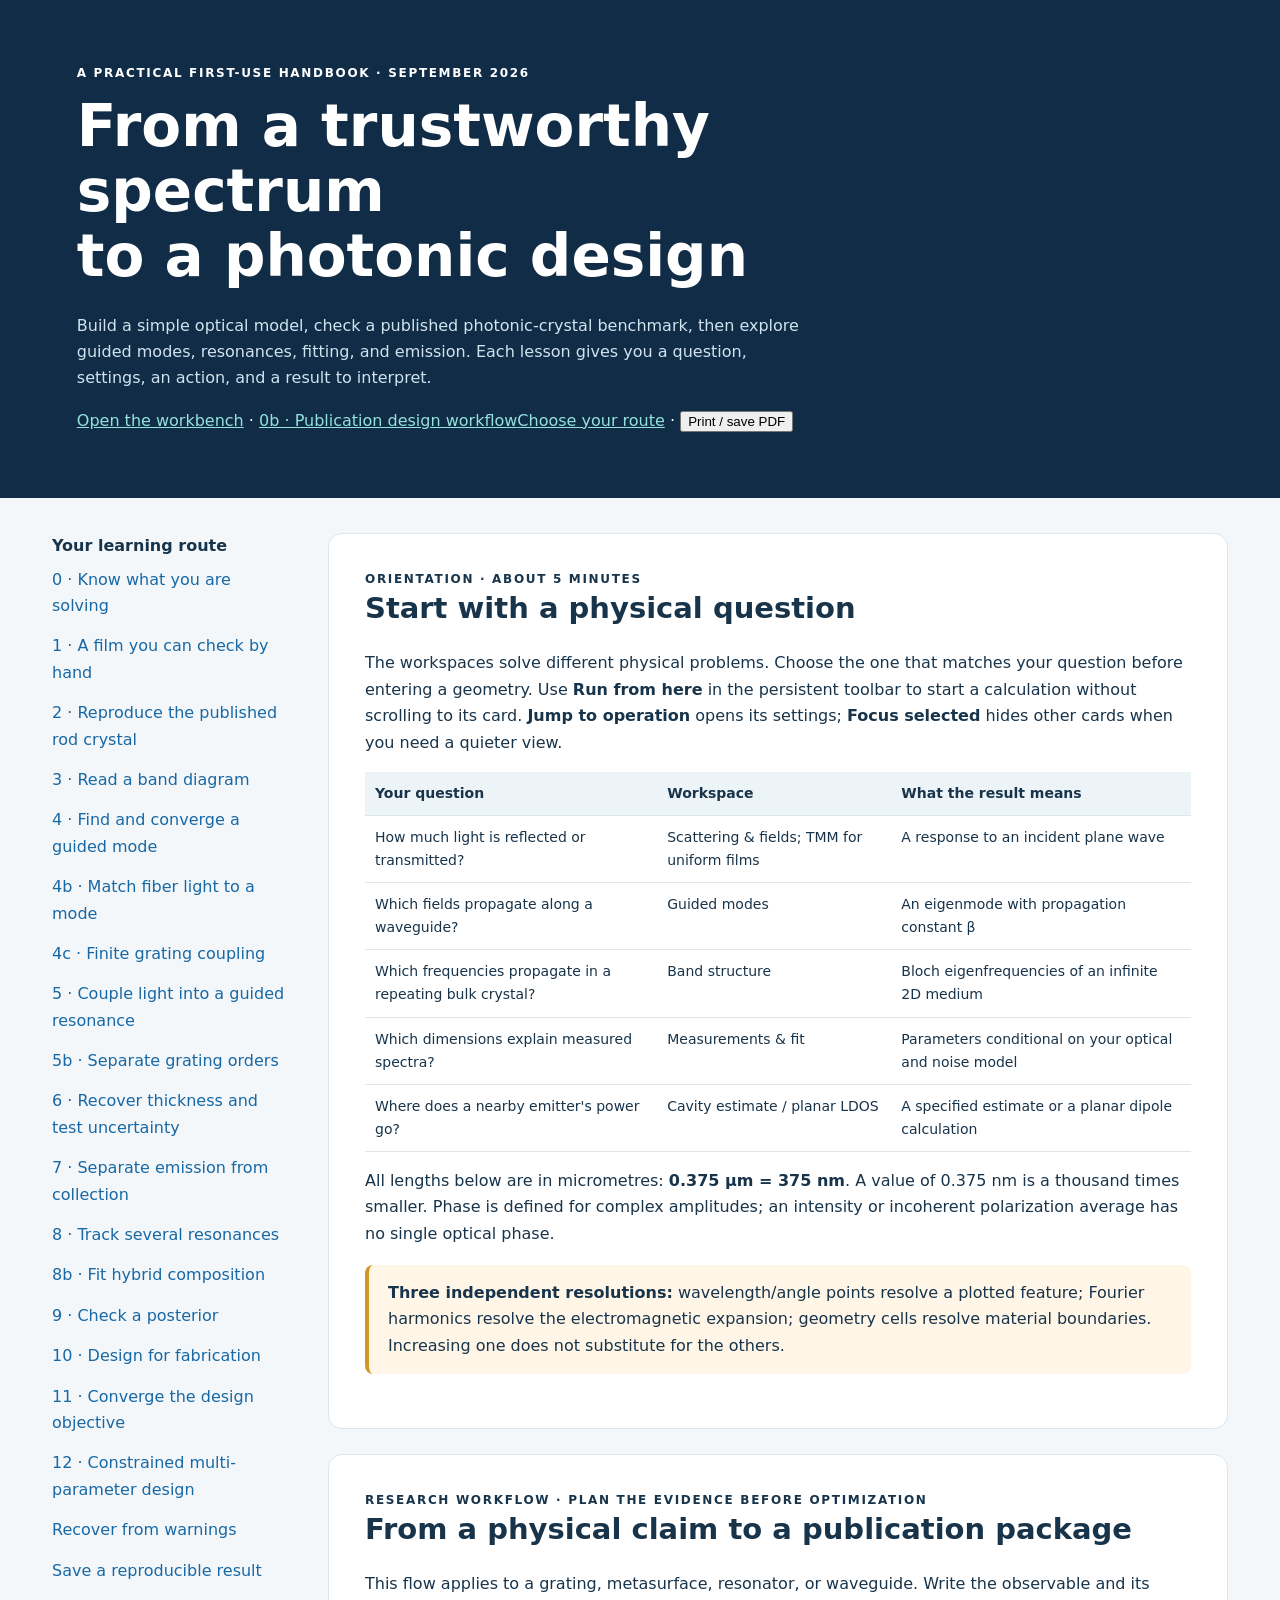
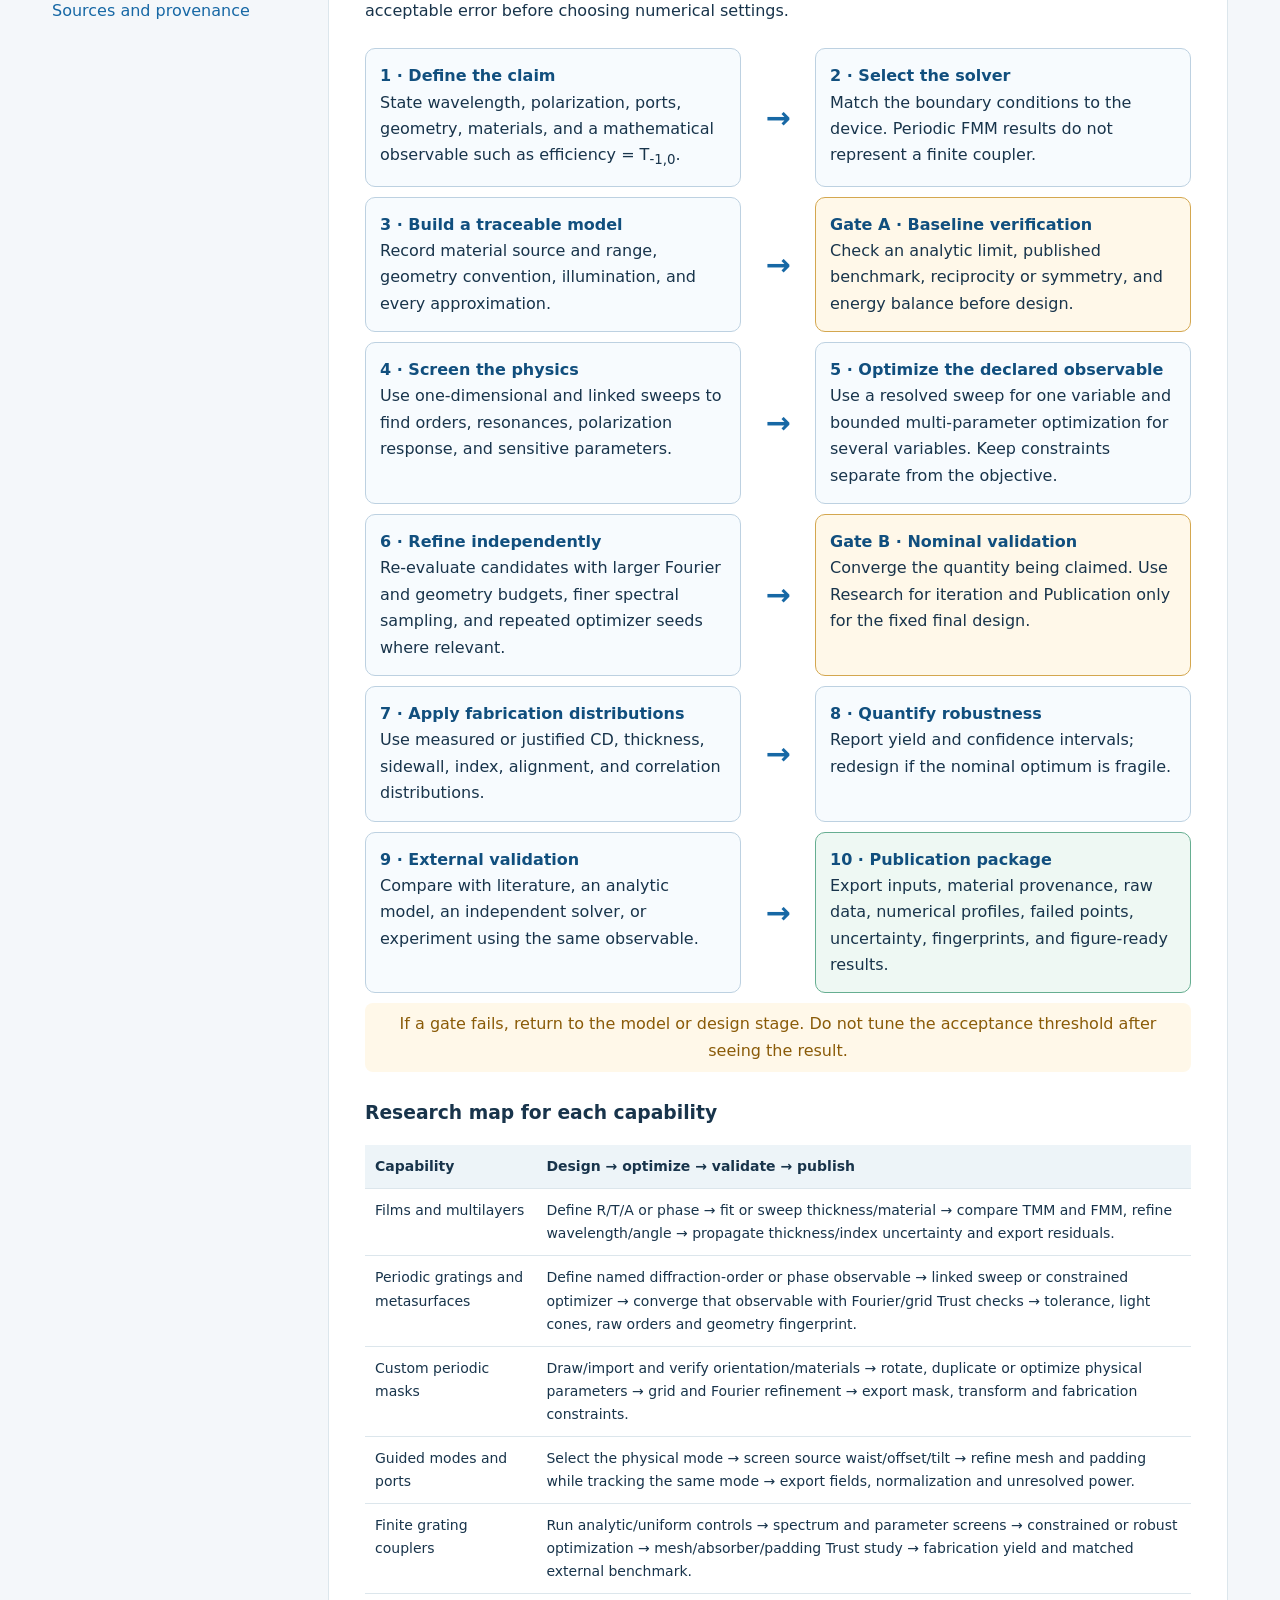
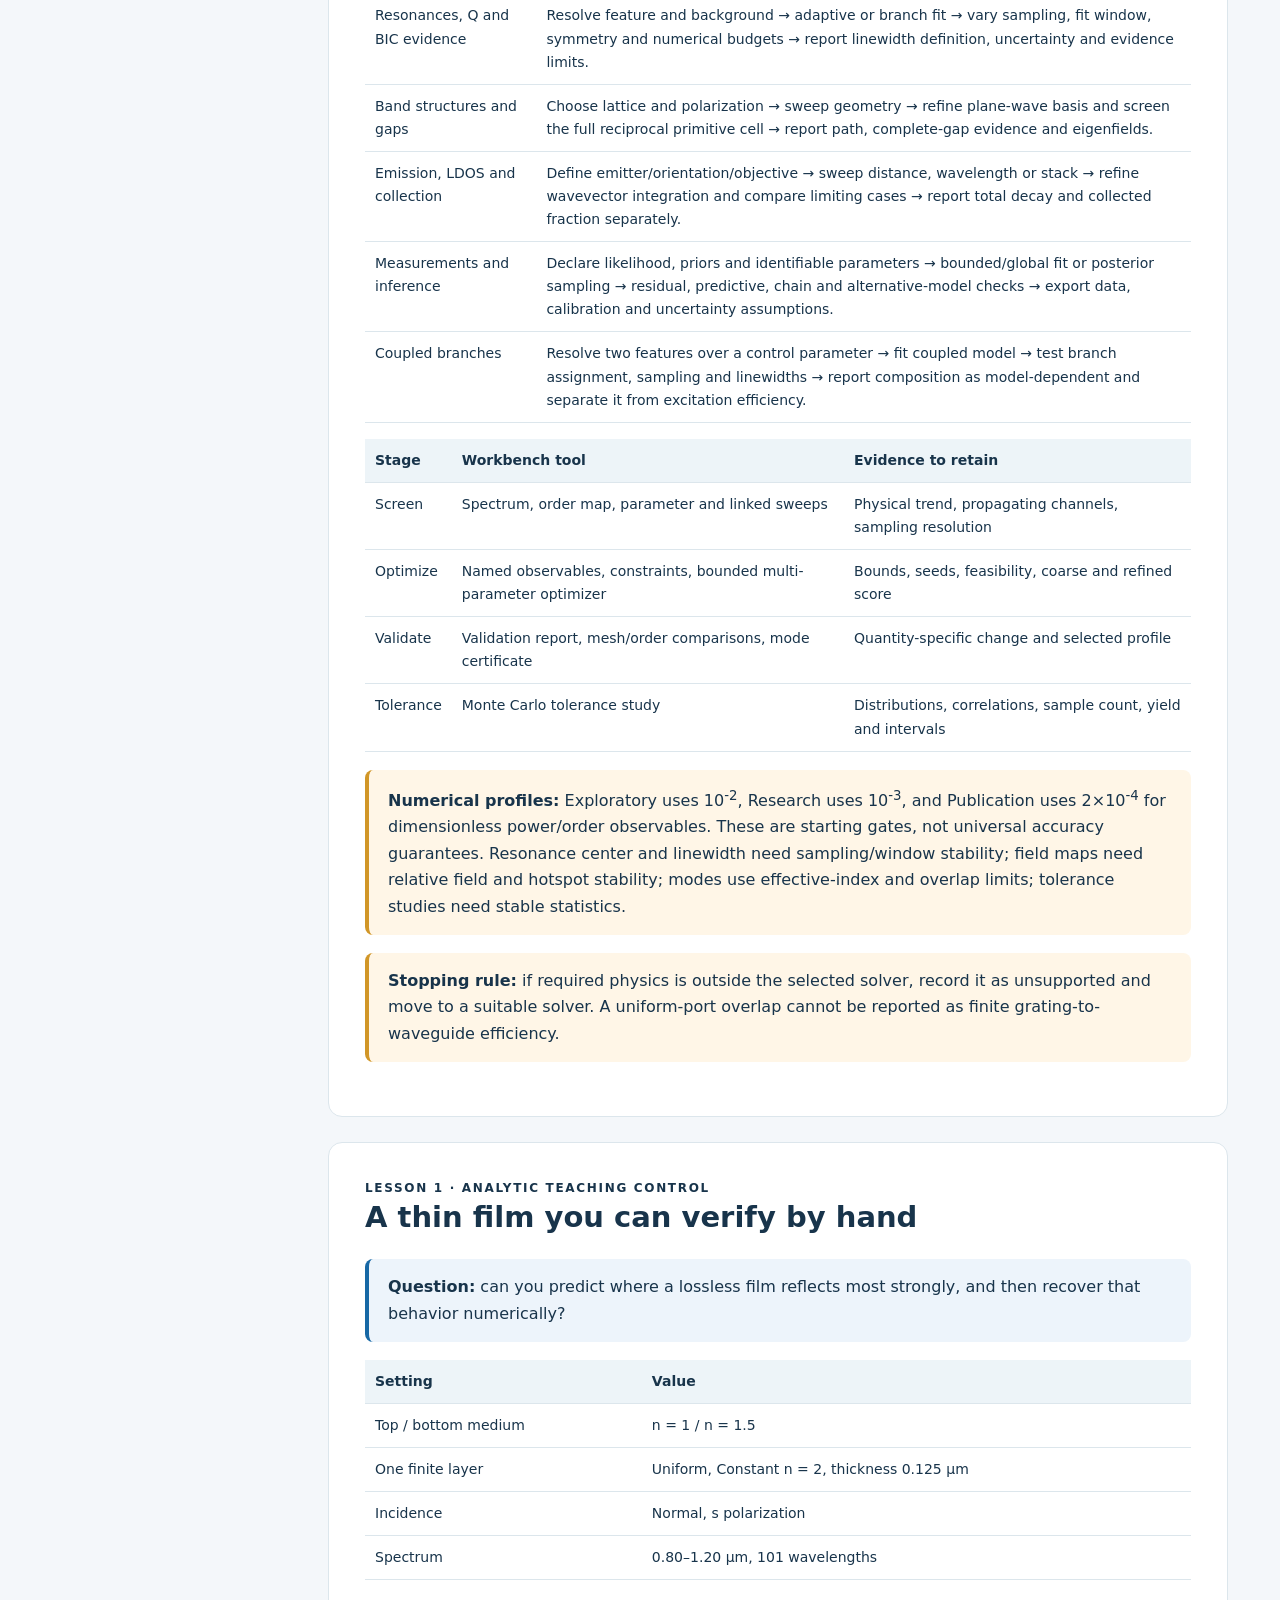
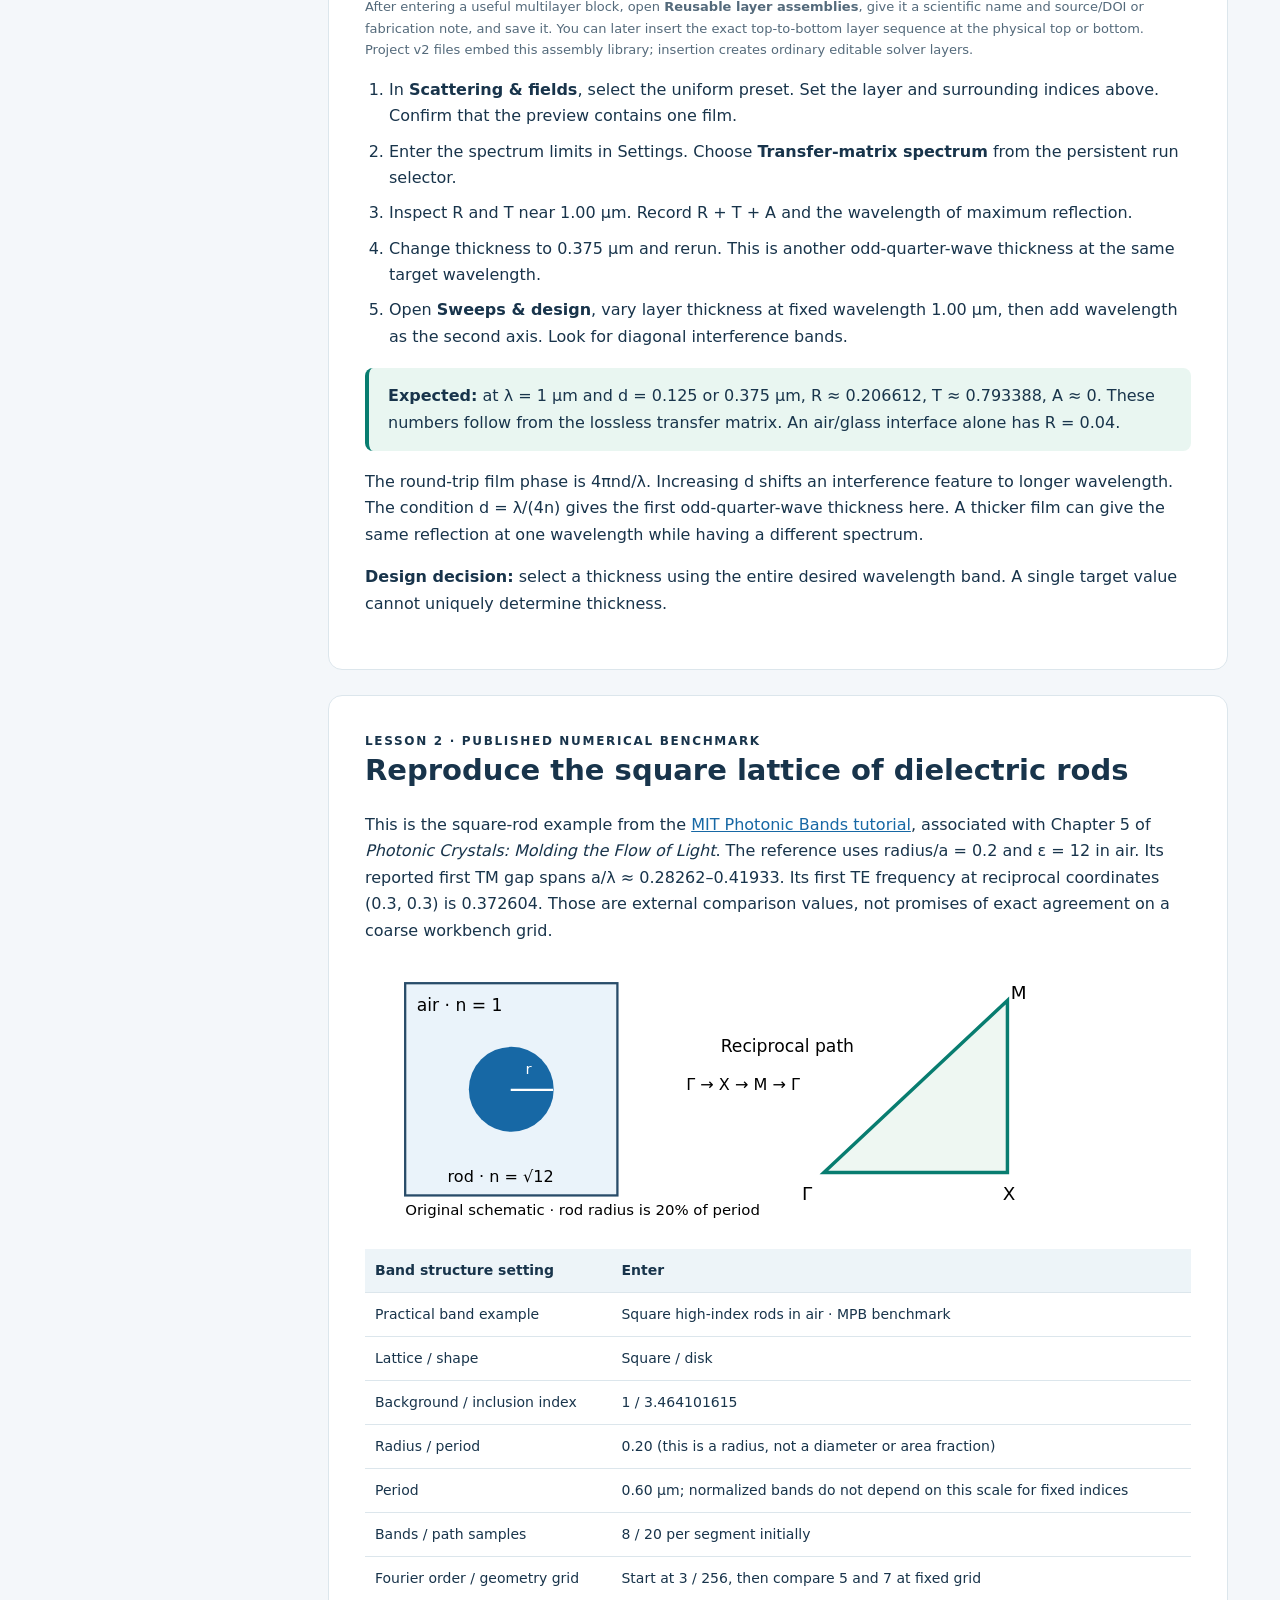
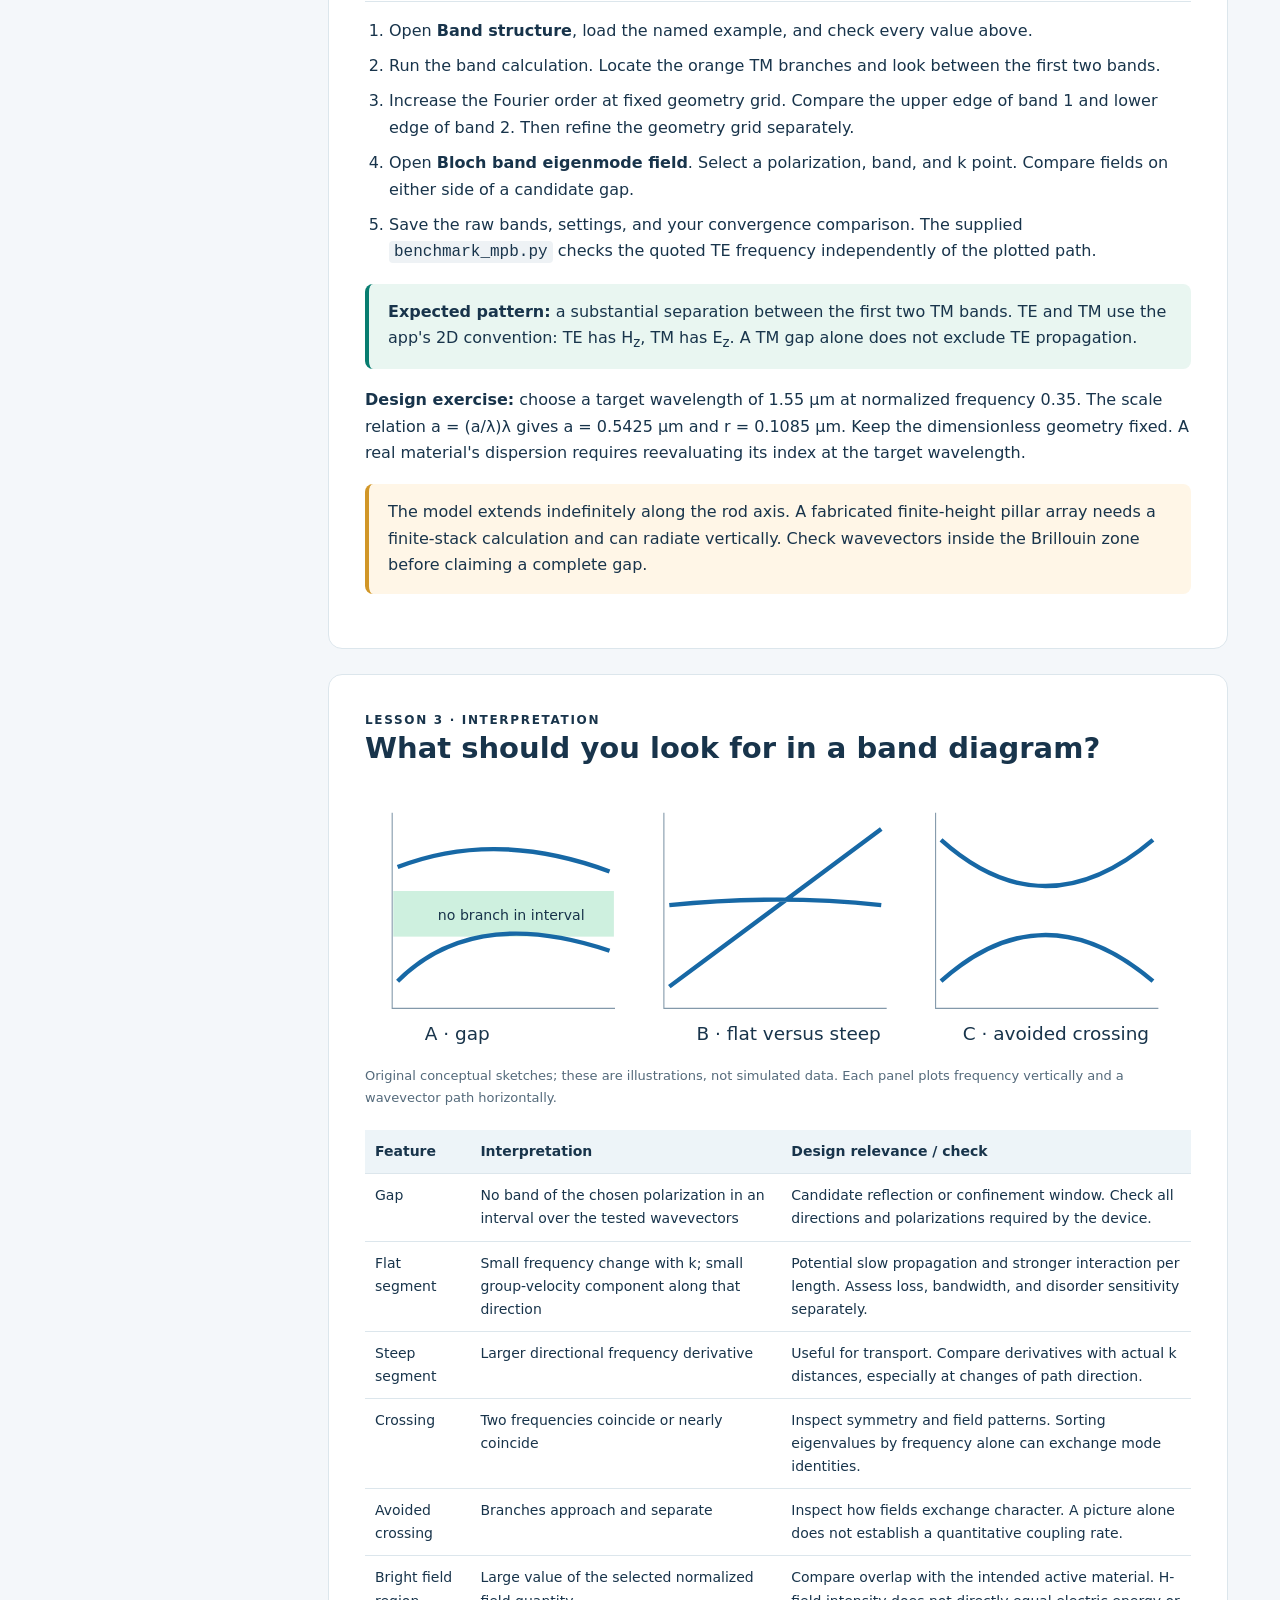
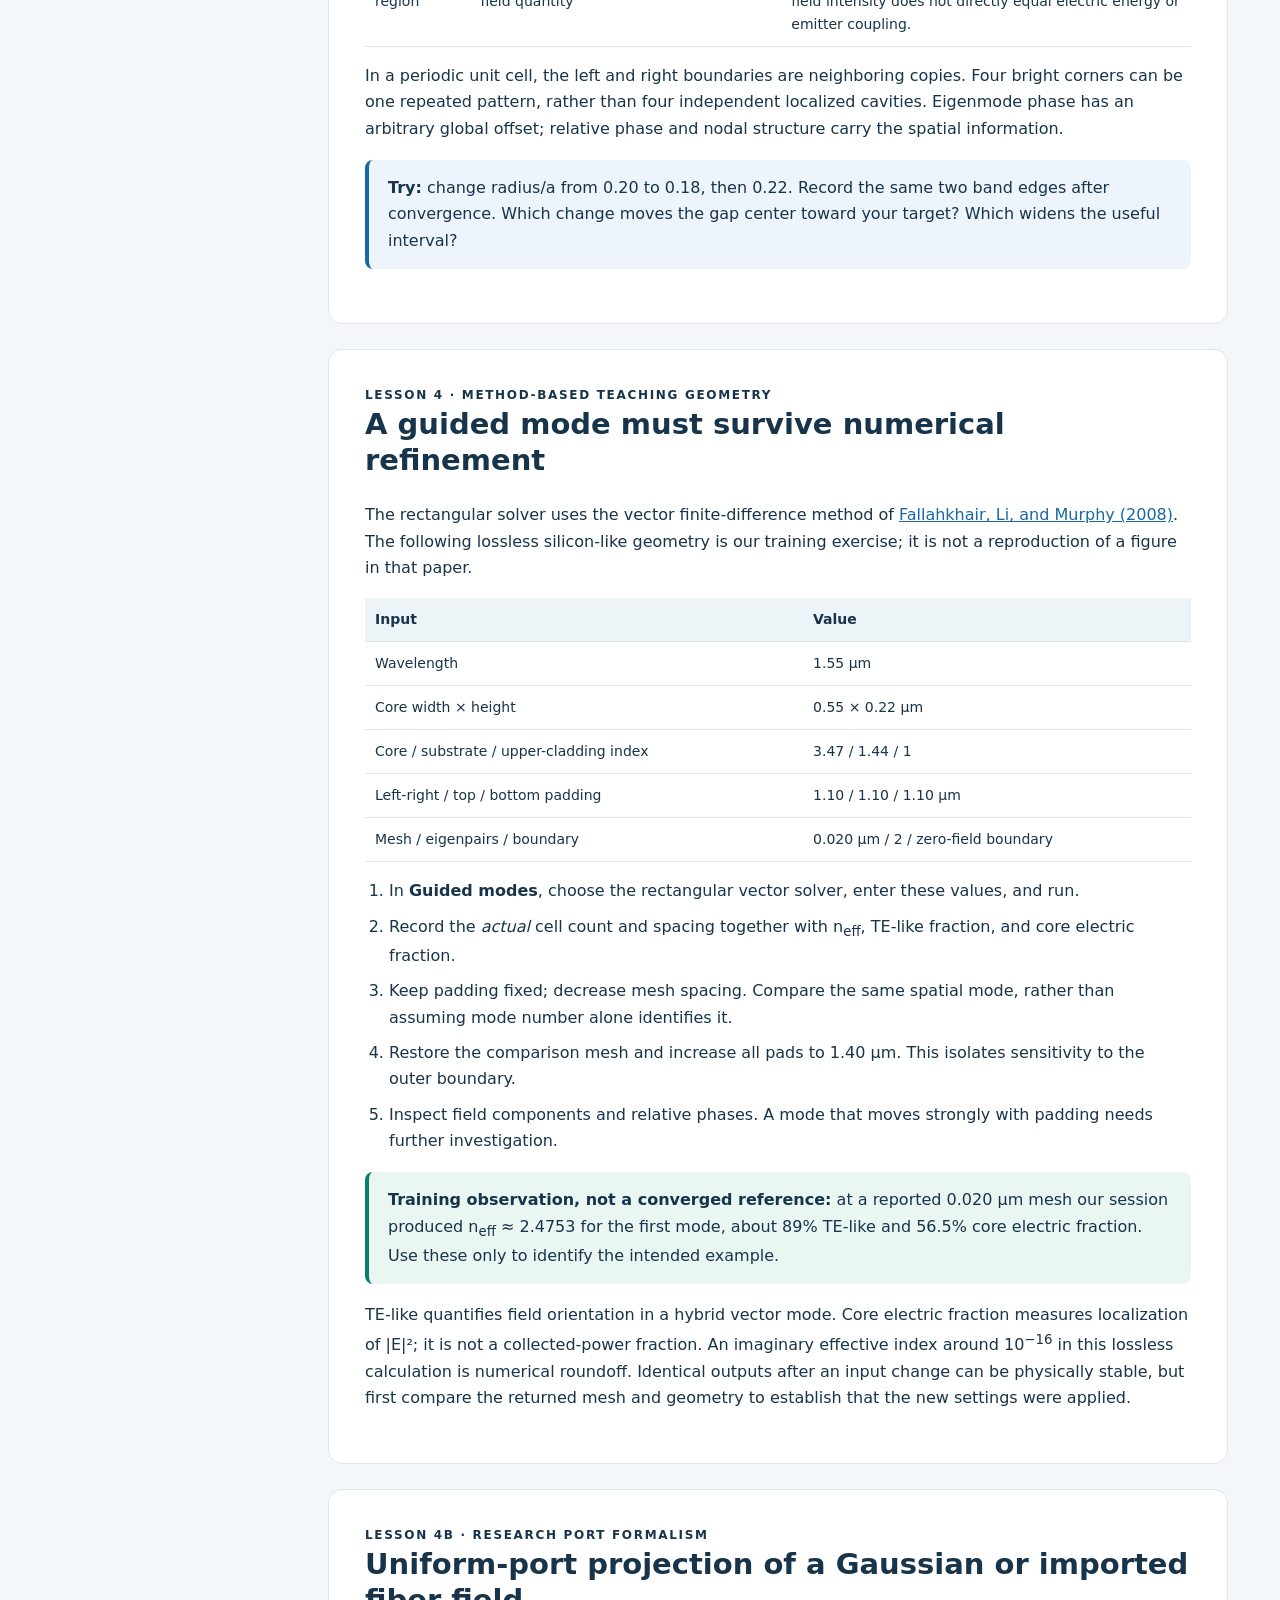
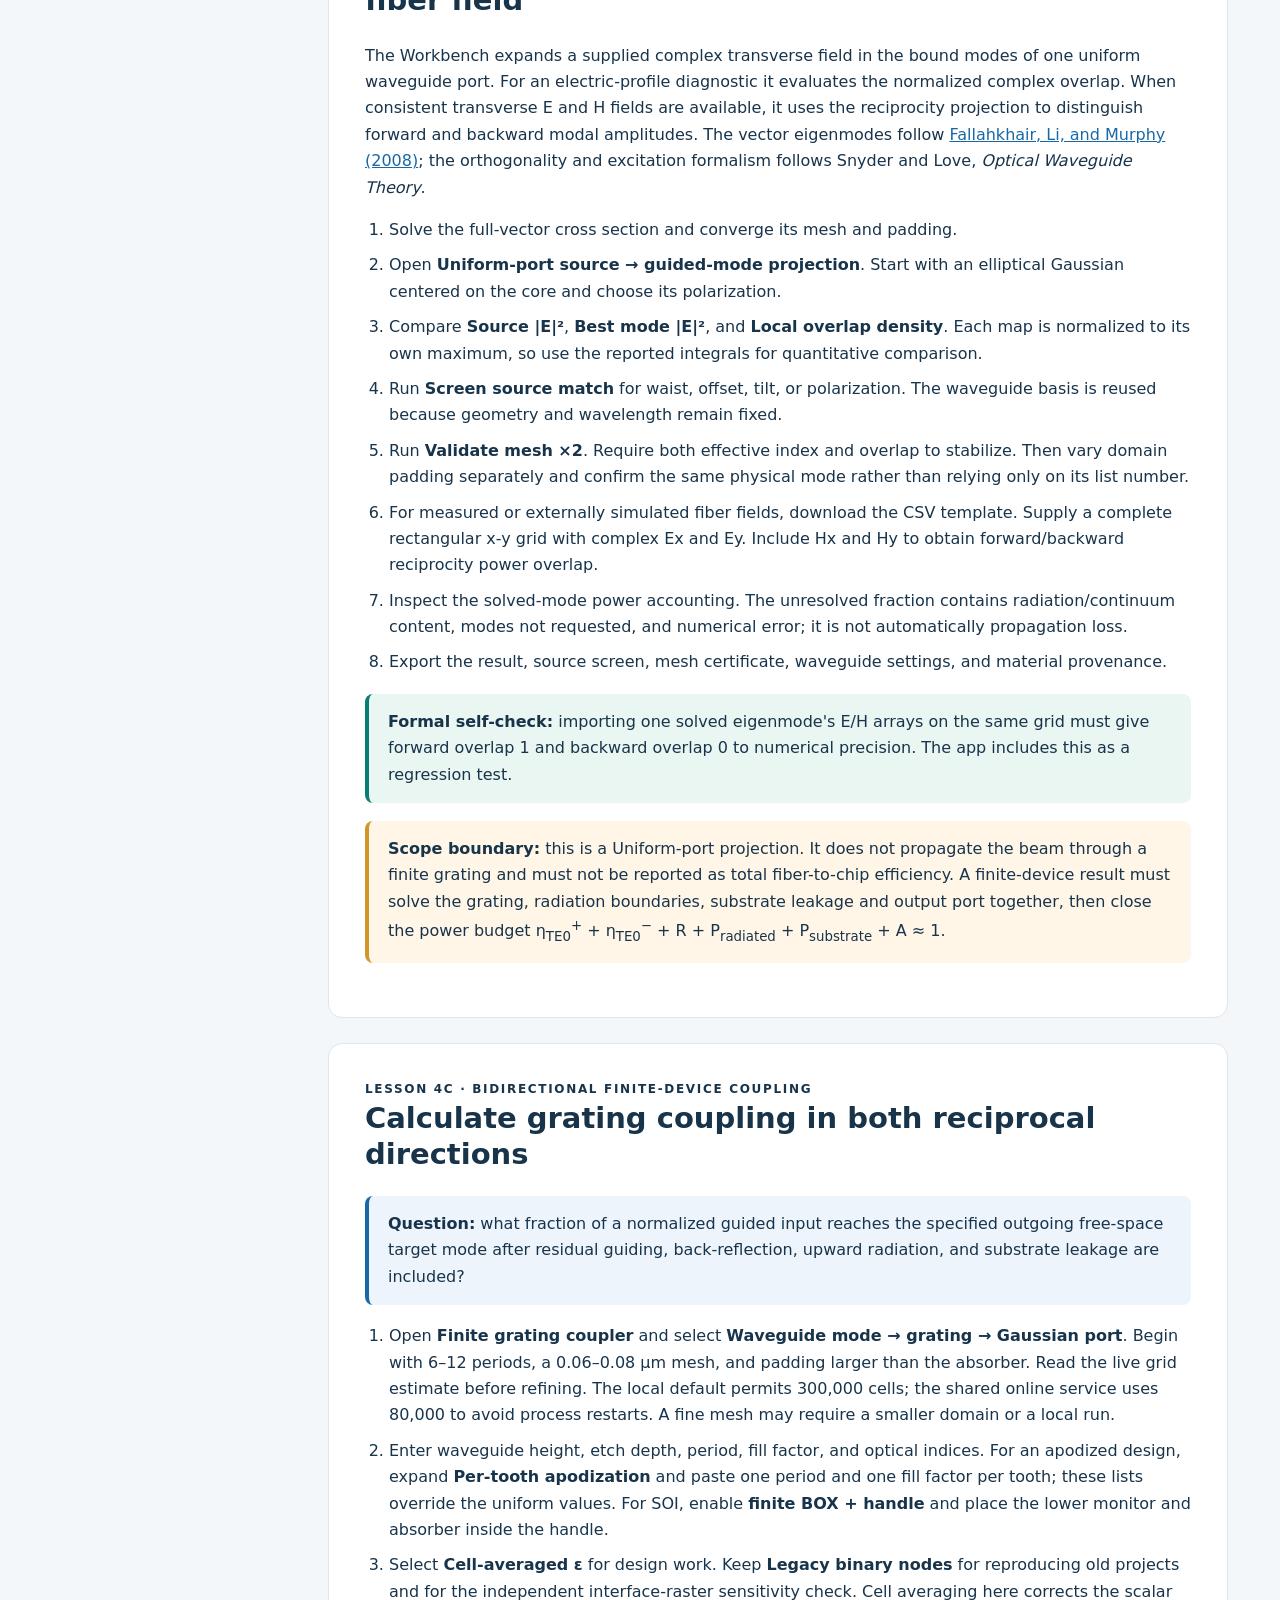
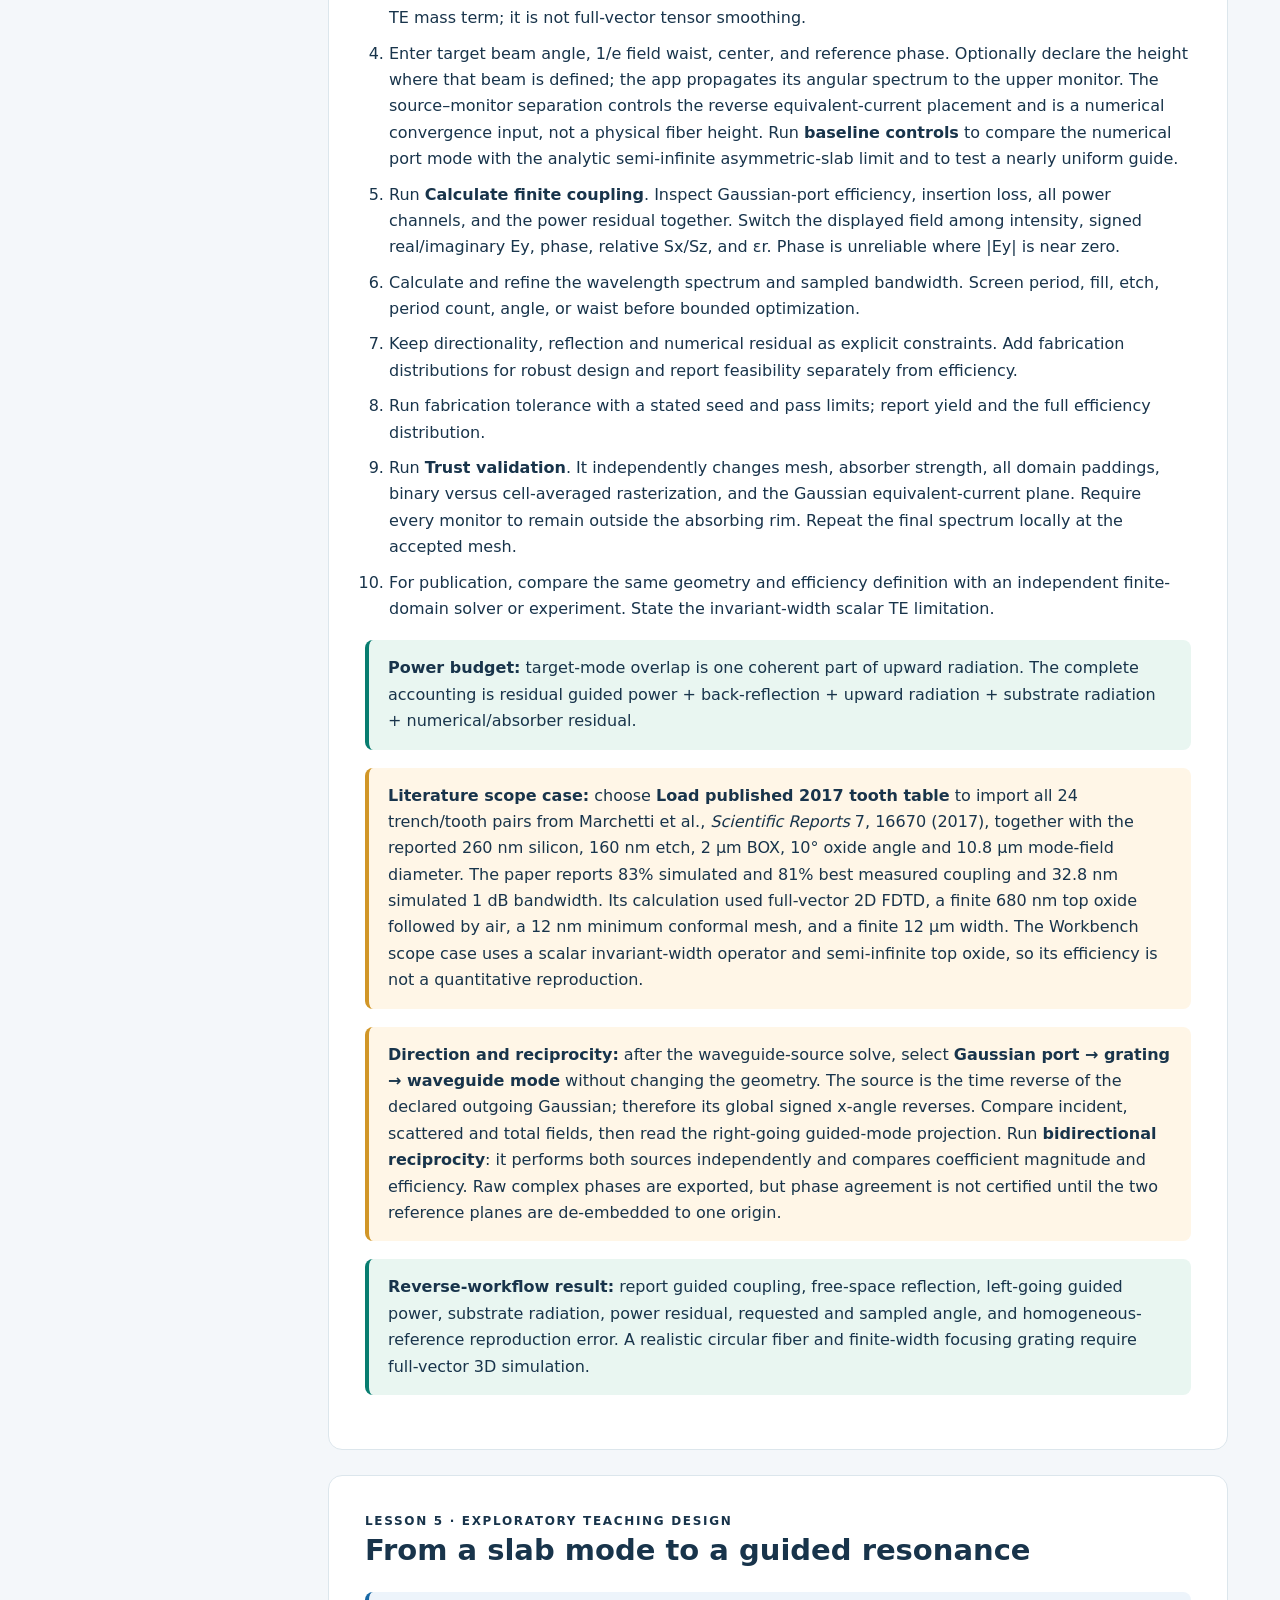
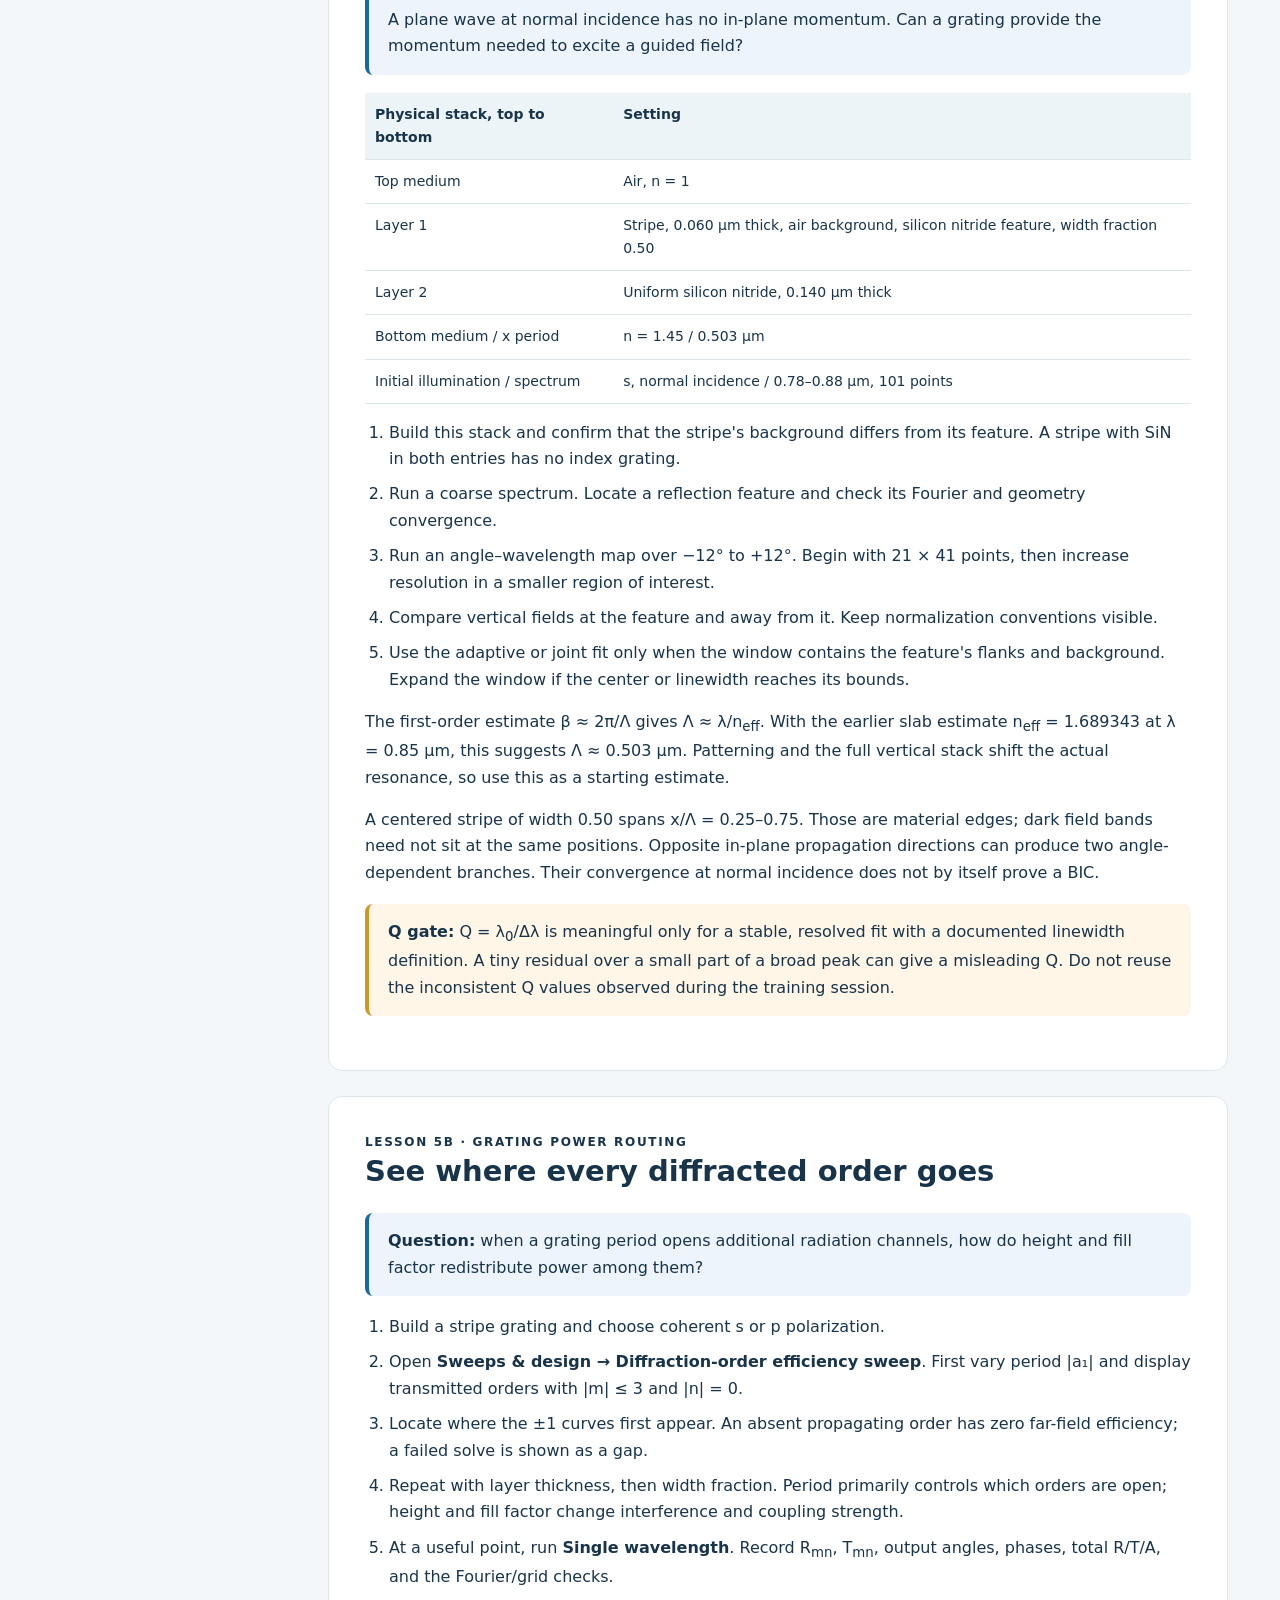
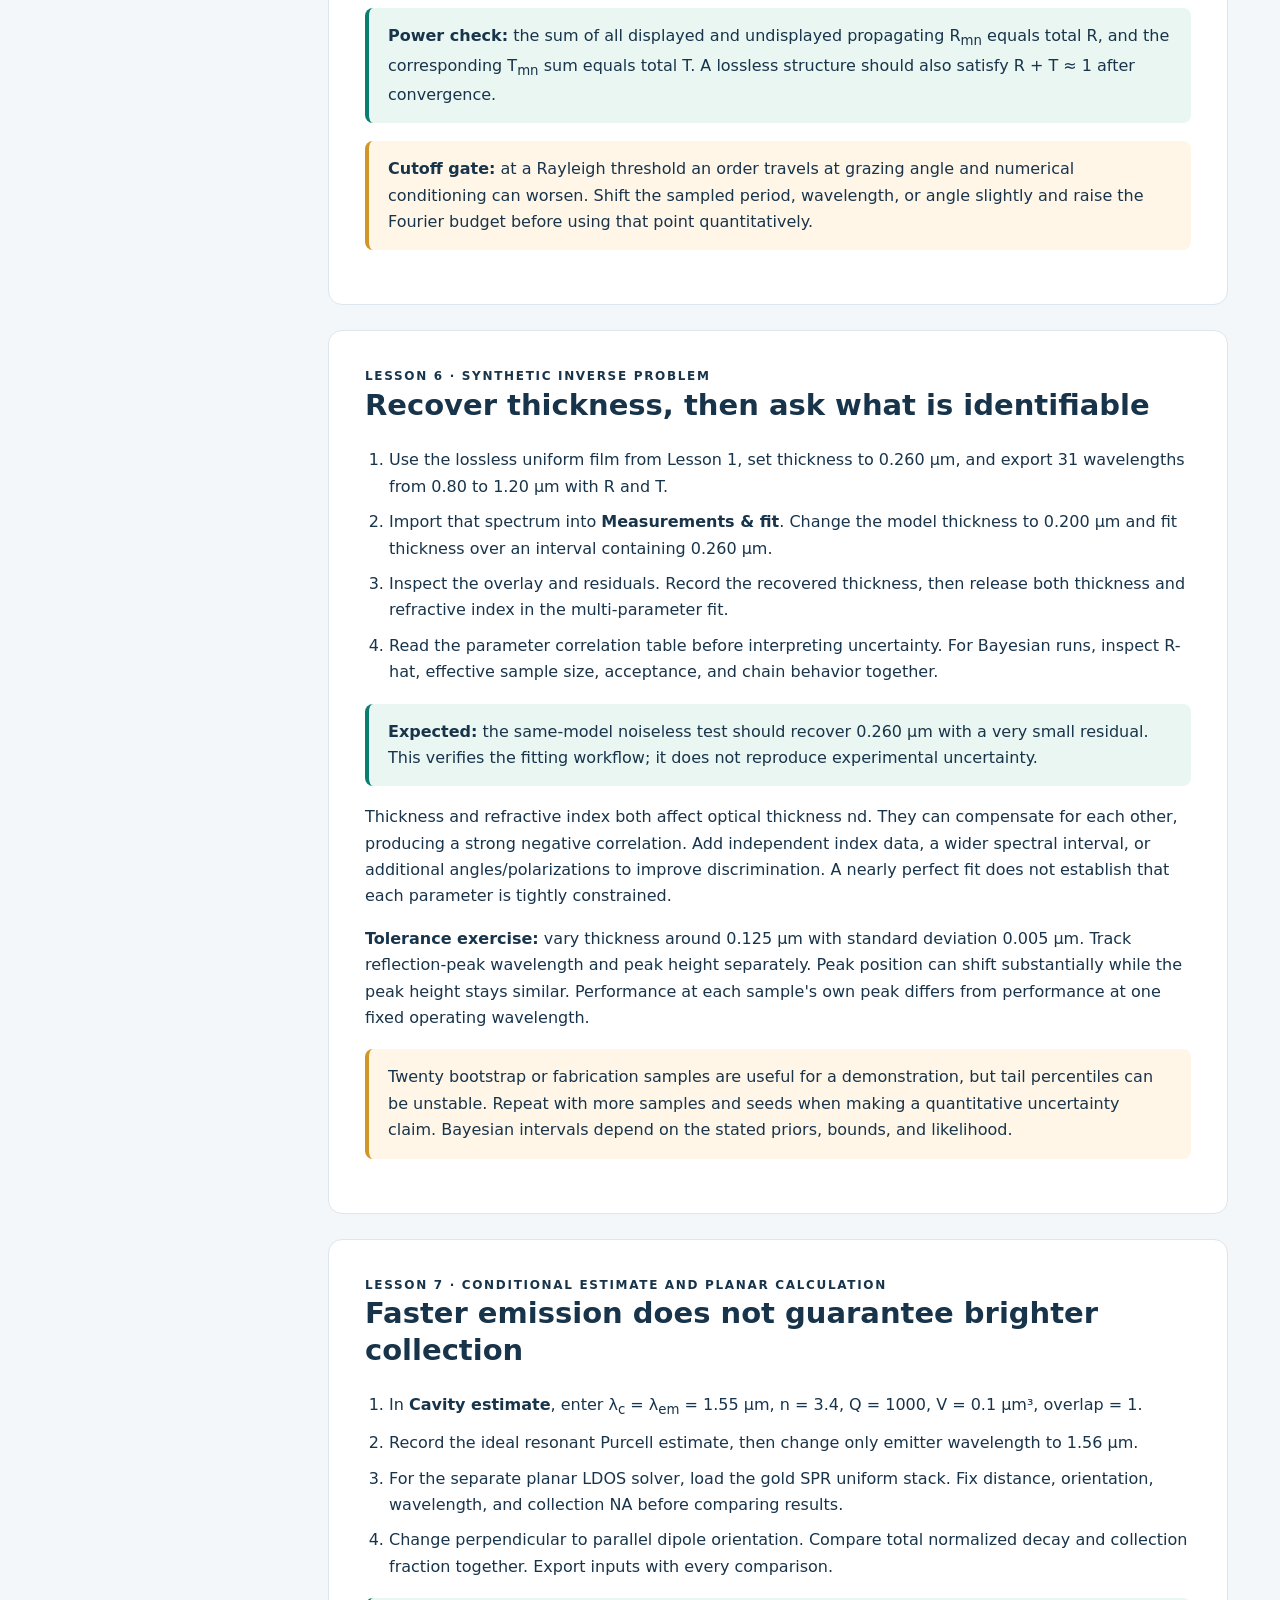
==== commit 25b52418: "Add reusable multilayer assemblies" ====
--- a/FIRST_STEPS.html
+++ b/FIRST_STEPS.html
@@ -24,7 +24,7 @@
 <div class="check"><b>Numerical profiles:</b> Exploratory uses 10<sup>-2</sup>, Research uses 10<sup>-3</sup>, and Publication uses 2&times;10<sup>-4</sup> for dimensionless power/order observables. These are starting gates, not universal accuracy guarantees. Resonance center and linewidth need sampling/window stability; field maps need relative field and hotspot stability; modes use effective-index and overlap limits; tolerance studies need stable statistics.</div>
 <div class="check"><b>Stopping rule:</b> if required physics is outside the selected solver, record it as unsupported and move to a suitable solver. A uniform-port overlap cannot be reported as finite grating-to-waveguide efficiency.</div></section>
 
-<section id="film"><div class="eyebrow">Lesson 1 · analytic teaching control</div><h2>A thin film you can verify by hand</h2><p class="question"><b>Question:</b> can you predict where a lossless film reflects most strongly, and then recover that behavior numerically?</p><table><tr><th>Setting</th><th>Value</th></tr><tr><td>Top / bottom medium</td><td>n = 1 / n = 1.5</td></tr><tr><td>One finite layer</td><td>Uniform, Constant n = 2, thickness 0.125 µm</td></tr><tr><td>Incidence</td><td>Normal, s polarization</td></tr><tr><td>Spectrum</td><td>0.80–1.20 µm, 101 wavelengths</td></tr></table>
+<section id="film"><div class="eyebrow">Lesson 1 · analytic teaching control</div><h2>A thin film you can verify by hand</h2><p class="question"><b>Question:</b> can you predict where a lossless film reflects most strongly, and then recover that behavior numerically?</p><table><tr><th>Setting</th><th>Value</th></tr><tr><td>Top / bottom medium</td><td>n = 1 / n = 1.5</td></tr><tr><td>One finite layer</td><td>Uniform, Constant n = 2, thickness 0.125 µm</td></tr><tr><td>Incidence</td><td>Normal, s polarization</td></tr><tr><td>Spectrum</td><td>0.80–1.20 µm, 101 wavelengths</td></tr></table><p class="small">After entering a useful multilayer block, open <b>Reusable layer assemblies</b>, give it a scientific name and source/DOI or fabrication note, and save it. You can later insert the exact top-to-bottom layer sequence at the physical top or bottom. Project v2 files embed this assembly library; insertion creates ordinary editable solver layers.</p>
 <ol><li>In <b>Scattering &amp; fields</b>, select the uniform preset. Set the layer and surrounding indices above. Confirm that the preview contains one film.</li><li>Enter the spectrum limits in Settings. Choose <b>Transfer-matrix spectrum</b> from the persistent run selector.</li><li>Inspect R and T near 1.00 µm. Record R + T + A and the wavelength of maximum reflection.</li><li>Change thickness to 0.375 µm and rerun. This is another odd-quarter-wave thickness at the same target wavelength.</li><li>Open <b>Sweeps &amp; design</b>, vary layer thickness at fixed wavelength 1.00 µm, then add wavelength as the second axis. Look for diagonal interference bands.</li></ol>
 <div class="expect"><b>Expected:</b> at λ = 1 µm and d = 0.125 or 0.375 µm, R ≈ 0.206612, T ≈ 0.793388, A ≈ 0. These numbers follow from the lossless transfer matrix. An air/glass interface alone has R = 0.04.</div>
 <p>The round-trip film phase is 4πnd/λ. Increasing d shifts an interference feature to longer wavelength. The condition d = λ/(4n) gives the first odd-quarter-wave thickness here. A thicker film can give the same reflection at one wavelength while having a different spectrum.</p><p><b>Design decision:</b> select a thickness using the entire desired wavelength band. A single target value cannot uniquely determine thickness.</p></section>
@@ -66,7 +66,7 @@
 
 <section id="robust-design"><div class="eyebrow">Lesson 10 · fabrication-aware design</div><h2>Optimize a distribution rather than one perfect geometry</h2><ol><li>Choose bounded variables and optical objectives. First run one fabrication sample per candidate to locate a useful region.</li><li>Enter one-standard-deviation fabrication uncertainty beside each variable and raise samples per candidate.</li><li>The robust loss combines the sample mean with a user-selected variability penalty. Inspect mean, standard deviation, and worst sampled loss.</li><li>Rerun with another seed and more samples. Then use the separate tolerance workspace on the selected geometry.</li><li>For a grating, choose <b>Reflected order Rₘₙ</b> or <b>Transmitted order Tₘₙ</b> and enter signed m,n. Compare the sampled peak with the efficiency at the fixed operating wavelength; fabrication can shift a good peak away from the required wavelength.</li><li>Validate the final design at reserved wavelengths and with tighter Fourier/grid settings.</li></ol><div class="expect"><b>Design rule:</b> prefer a slightly lower nominal peak when it materially reduces sensitivity and improves the worst credible fabricated device.</div></section>
 
-<section id="observable-validation"><div class="eyebrow">Lesson 11 · converge the scientific claim</div><h2>Validate the requested diffraction objective</h2><ol><li>Set the operating wavelength and geometry. Open <b>Validation report and diffraction light cones</b>.</li><li>Enter the quantity used in the claim. For a symmetric four-beam splitter use <code>To(1,0)+To(-1,0)+To(0,1)+To(0,-1)</code>. For imbalance use <code>stdev([To(1,0),To(-1,0),To(0,1),To(0,-1)])</code>.</li><li>Run adaptive validation. Check the requested-observable change, the largest individual-order change, grid doubling, energy residual, and material validity together.</li><li>Inspect the two light cones. Green orders propagate; gray orders are evanescent; a red order is at a grazing Rayleigh cutoff and should be shifted slightly.</li><li>For a square design open <b>Linked custom-observable sweep</b>, use period x as the driver, and link period y with scale 1 and offset 0. Add radius or height links when their relation to period must be preserved.</li><li>Enable validation at every sweep point when selecting the final design. Only validated points are eligible for the reported optimum.</li><li>Export the report. Preserve its submitted-model SHA-256 fingerprint with figures and tables.</li></ol><div class="expect"><b>Trust rule:</b> convergence follows the observable you intend to publish, rather than relying only on total R/T/A.</div><div class="check">The solver now accepts up to 201 requested Fourier harmonics and a 512 × 512 geometry grid. Cost and memory can rise sharply. Start moderately, use adaptive validation, and reserve the largest settings for unresolved important points.</div></section>
+<section id="observable-validation"><div class="eyebrow">Lesson 11 · converge the scientific claim</div><h2>Validate the requested diffraction objective</h2><ol><li>Set the operating wavelength and geometry. Open <b>Validation report and diffraction light cones</b>.</li><li>Enter the quantity used in the claim. For a symmetric four-beam splitter use <code>To(1,0)+To(-1,0)+To(0,1)+To(0,-1)</code>. For imbalance use <code>stdev([To(1,0),To(-1,0),To(0,1),To(0,-1)])</code>.</li><li>Run adaptive validation. Check the requested-observable change, the largest individual-order change, grid doubling, energy residual, and material validity together.</li><li>Inspect the two light cones. Green orders propagate; gray orders are evanescent; a red order is at a grazing Rayleigh cutoff and should be shifted slightly.</li><li>For a square design open <b>Linked custom-observable sweep</b>, use period x as the driver, and link period y with scale 1 and offset 0. Add radius or height links when their relation to period must be preserved.</li><li>Enable validation at every sweep point when selecting the final design. Only validated points are eligible for the reported optimum.</li><li>Export the report. Preserve its submitted-model SHA-256 fingerprint with figures and tables.</li></ol><div class="expect"><b>Trust rule:</b> convergence follows the observable you intend to publish, rather than relying only on total R/T/A.</div><div class="check">The solver accepts up to 401 requested Fourier harmonics and a 512 × 512 geometry grid. Budgets above 201 are intended for final refinement and may increase runtime and memory sharply. Start moderately, use adaptive validation, and reserve the largest settings for unresolved important points.</div></section>
 
 <section id="constrained-design"><div class="eyebrow">Lesson 12 · constrained design</div><h2>Optimize a 50:50 two-order splitter</h2><ol><li>Open <b>Sweeps &amp; design</b> and the <b>Multi-objective geometry optimizer</b>. Add period x, period y, fill x, fill y and layer thickness as independent variables, each with fabrication-based bounds.</li><li>Keep the reusable observables <code>eta2 = To(0,0)+To(-1,0)</code>, <code>balance = abs(To(0,0)-To(-1,0))/eta2</code>, and <code>unwanted = T-eta2</code>. Definitions are evaluated in order, so later metrics may use earlier names.</li><li>Add a custom objective, enter <code>eta2</code> as its reusable name, and maximize it at the operating wavelength.</li><li>Add separate constraints <code>eta2 ≥ 0.70</code> and <code>balance ≤ 0.02</code>. These are feasibility requirements; their violations are not hidden in the objective score.</li><li>Use a modest global budget first. Enable candidate convergence screening after the feasible region is found.</li><li>Read the feasibility table and design dashboard. A high score with a failed constraint is not an acceptable design.</li><li>Require the automatic final Trust report to pass at every objective and constraint wavelength. Export the report with its model fingerprints.</li></ol><div class="expect"><b>Expected report:</b> the best geometry, named metric values, each constraint with Pass or Fail, R/T/A and specular powers, active diffraction orders, and Fourier/grid Trust status.</div><div class="check">This search is bounded differential evolution and cannot prove a global optimum. Repeat with several seeds and then run fabrication tolerance analysis. Pareto-front and yield-constrained optimization remain later extensions.</div></section>
 
